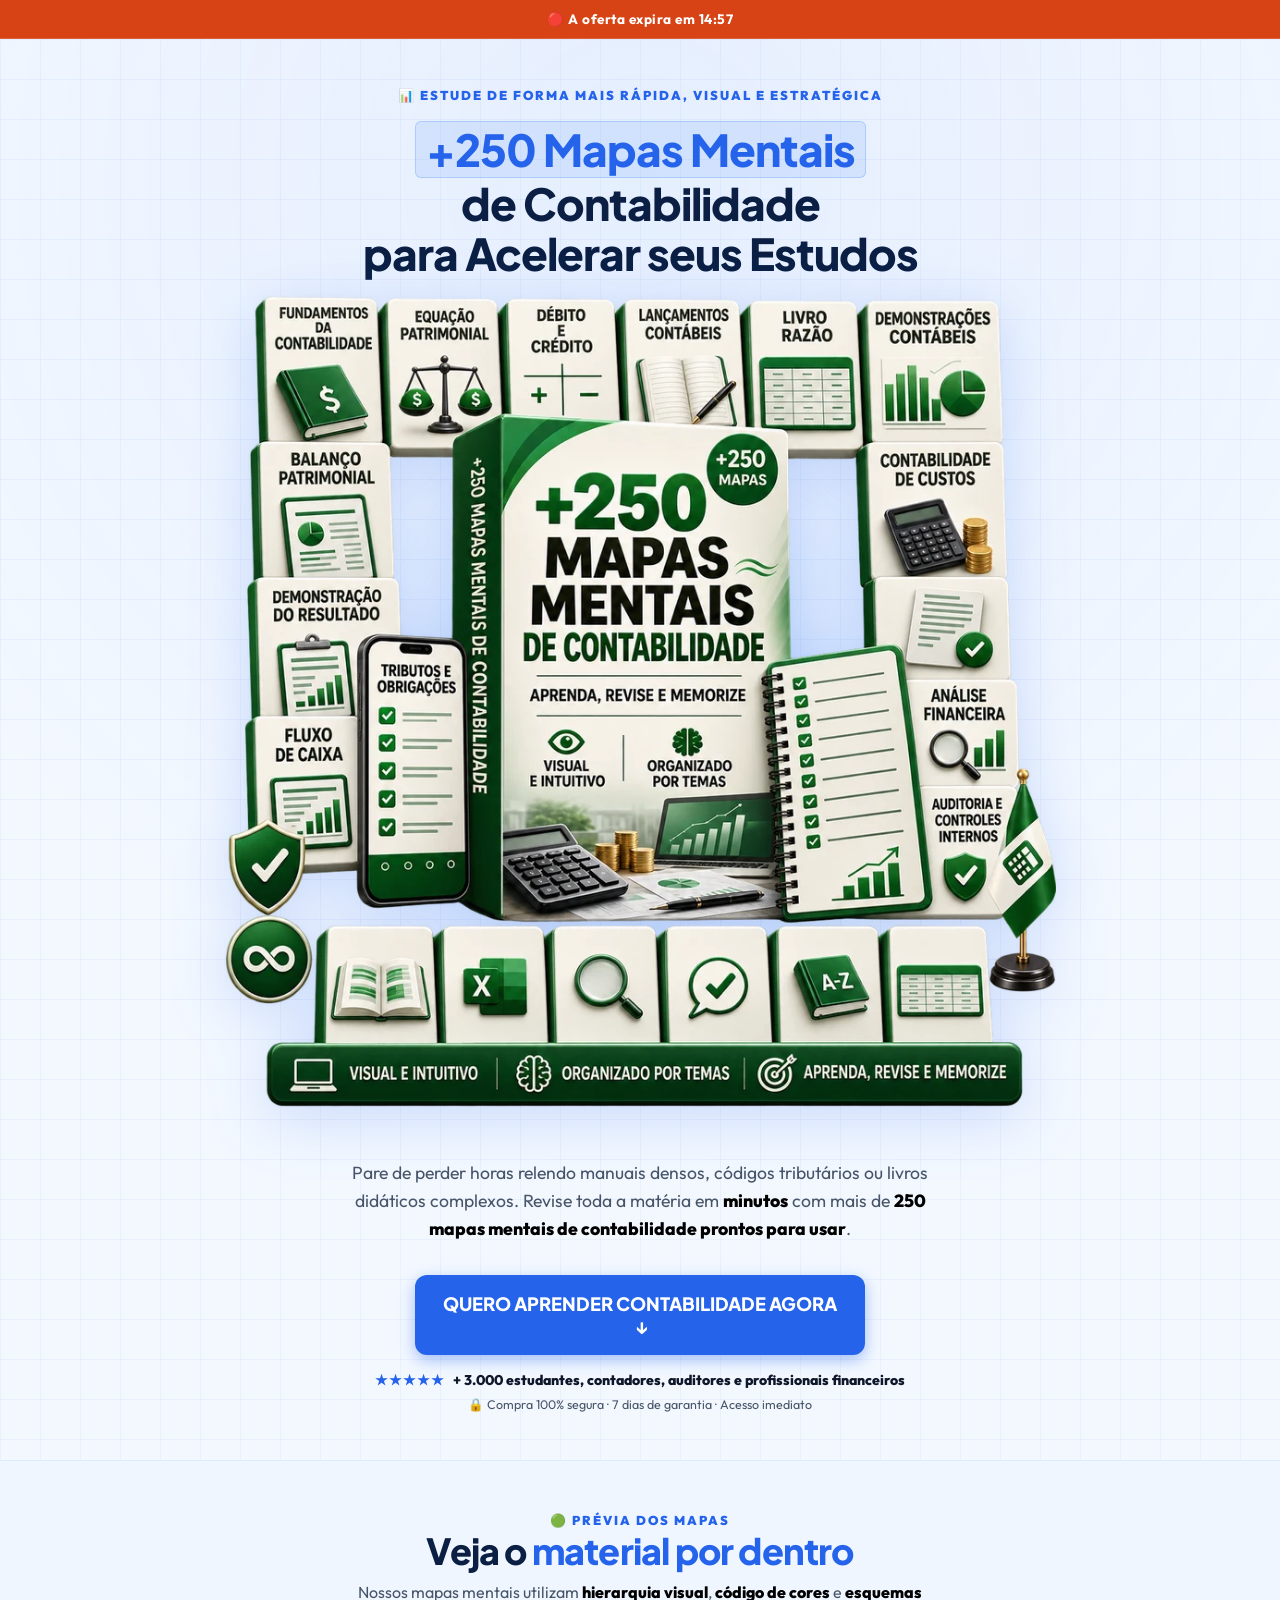
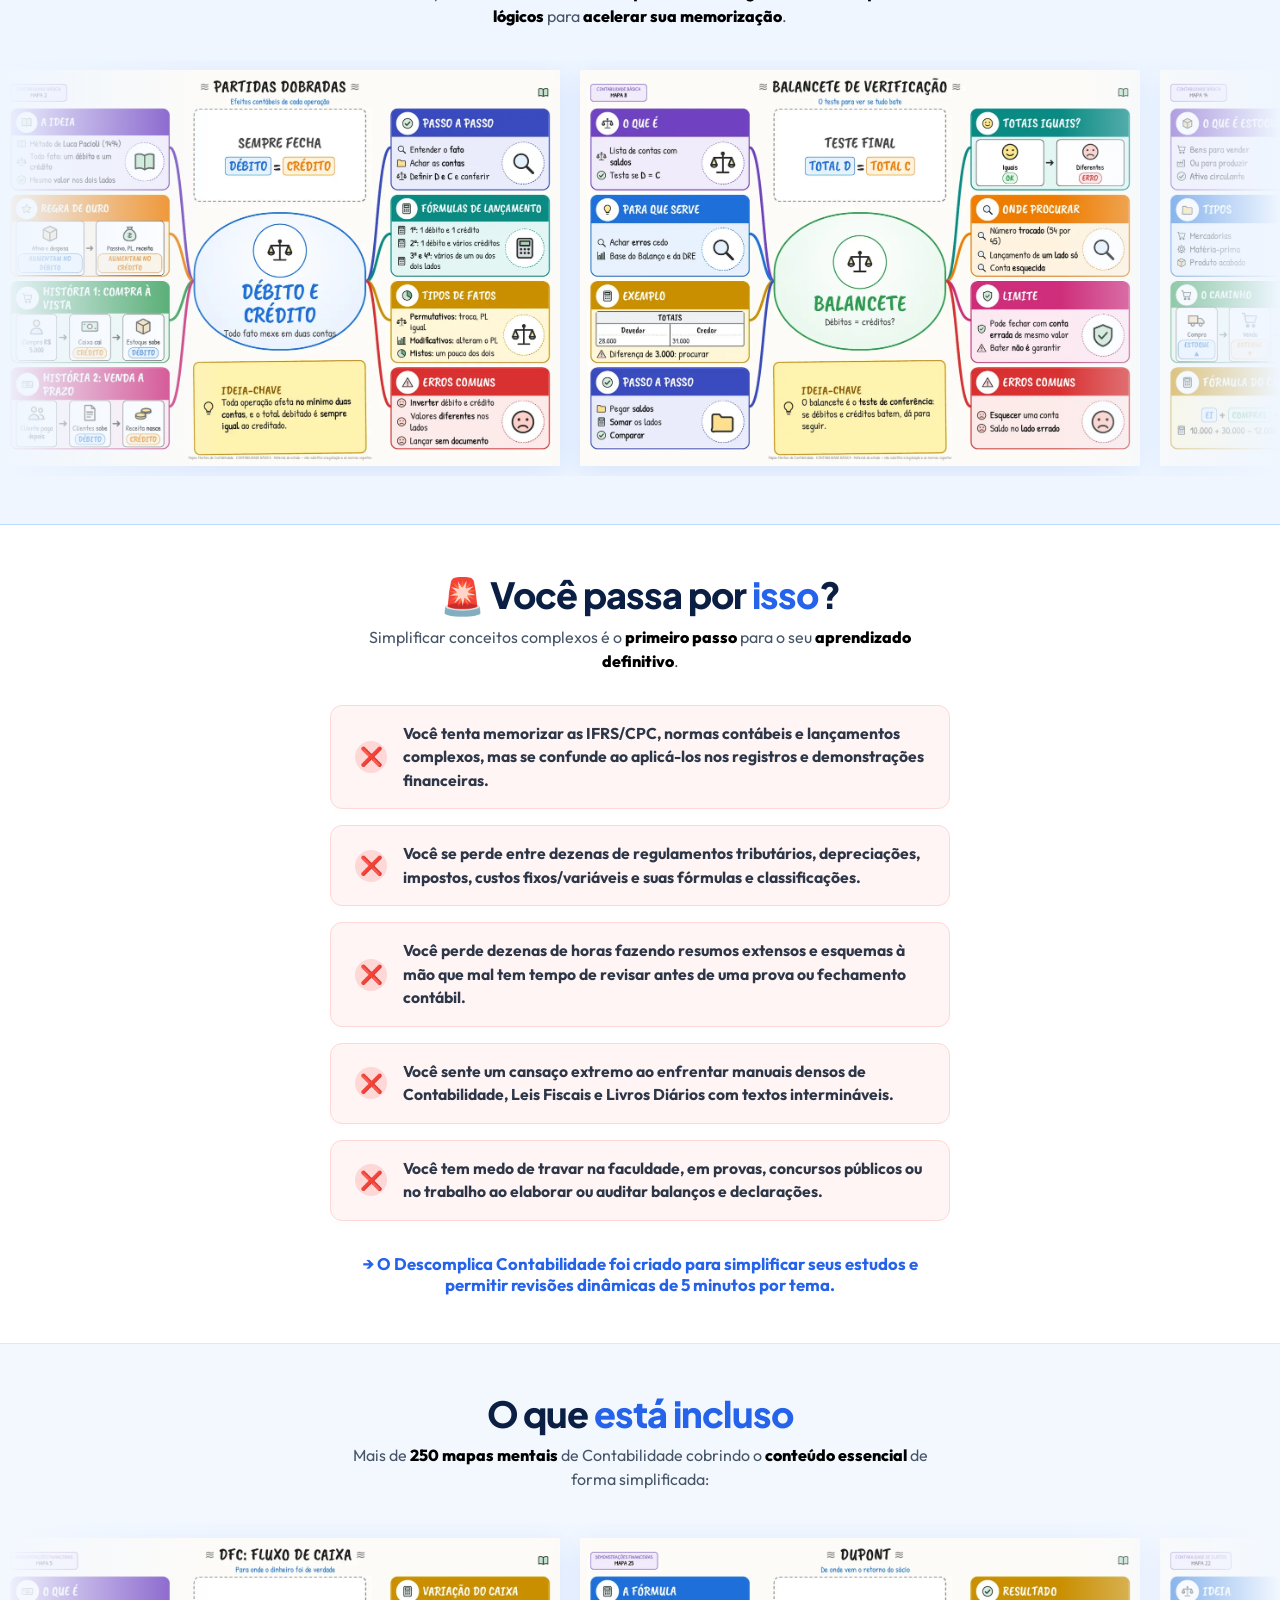
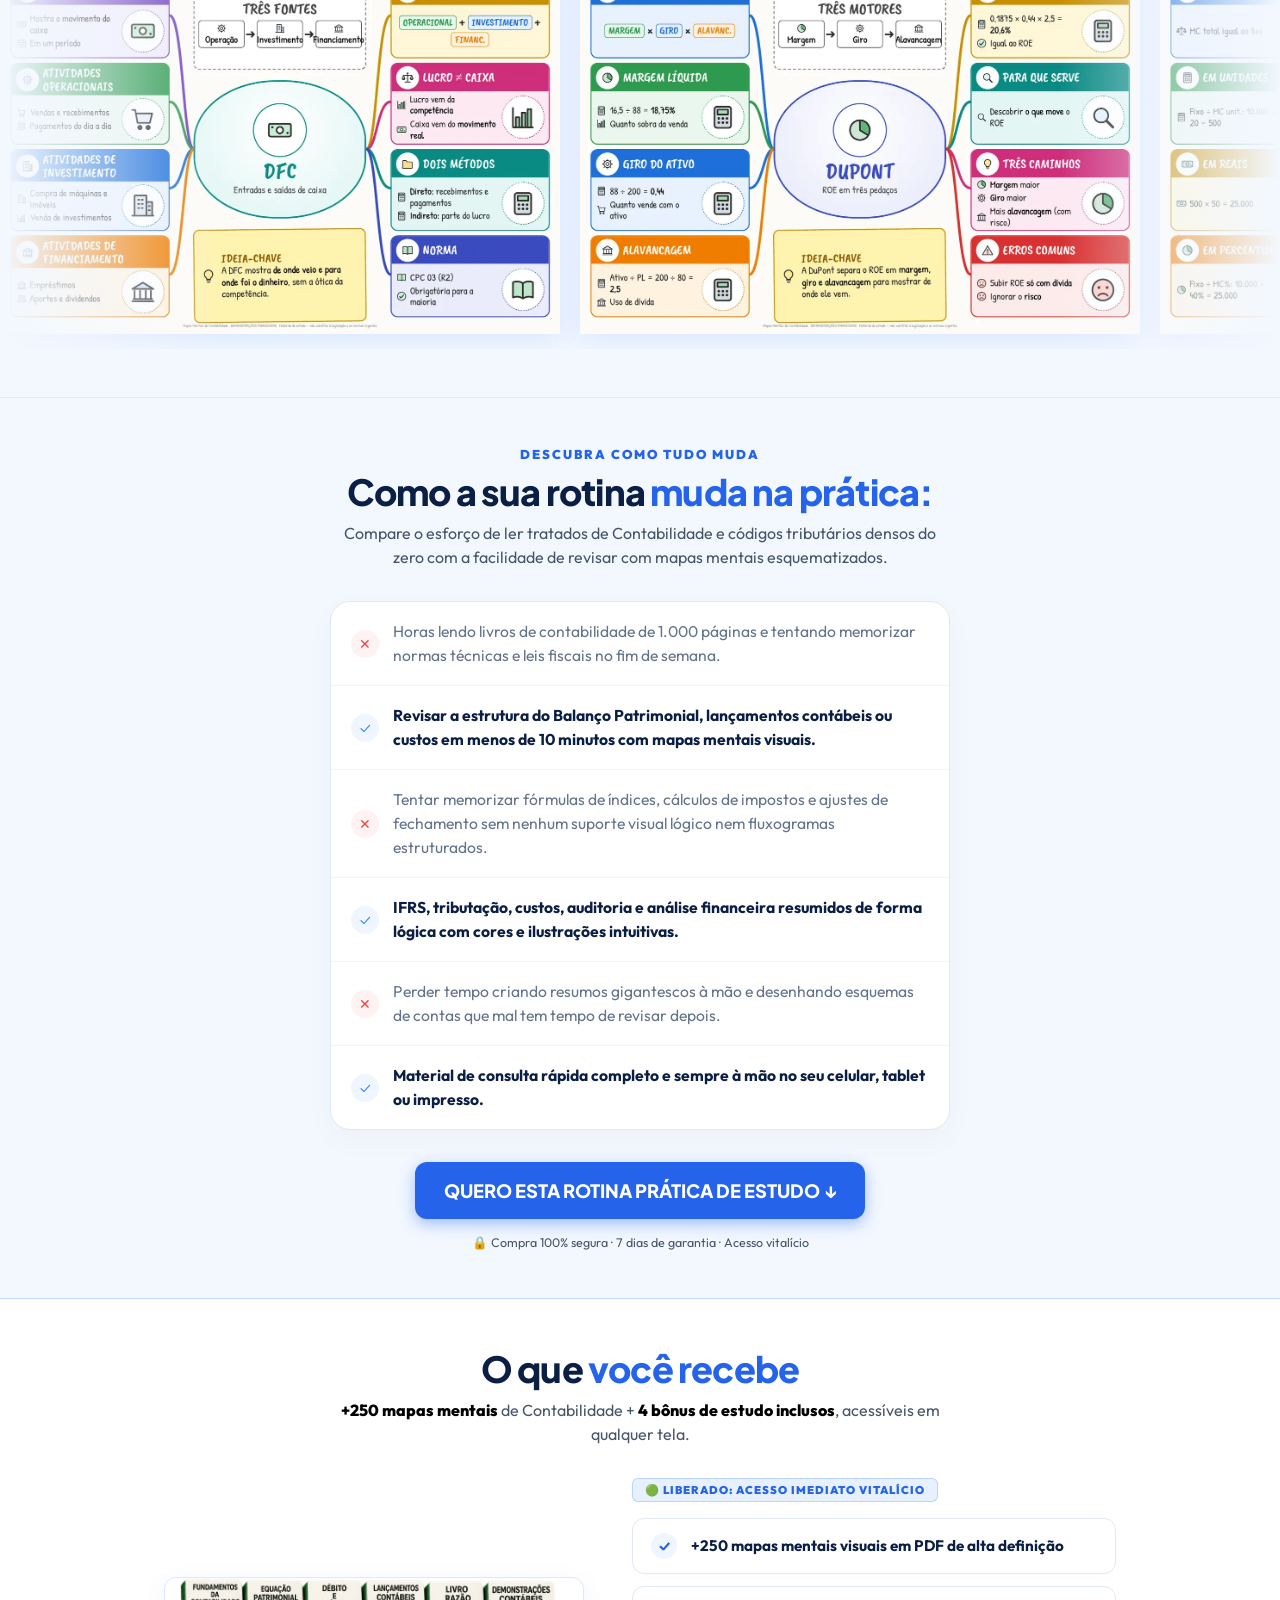
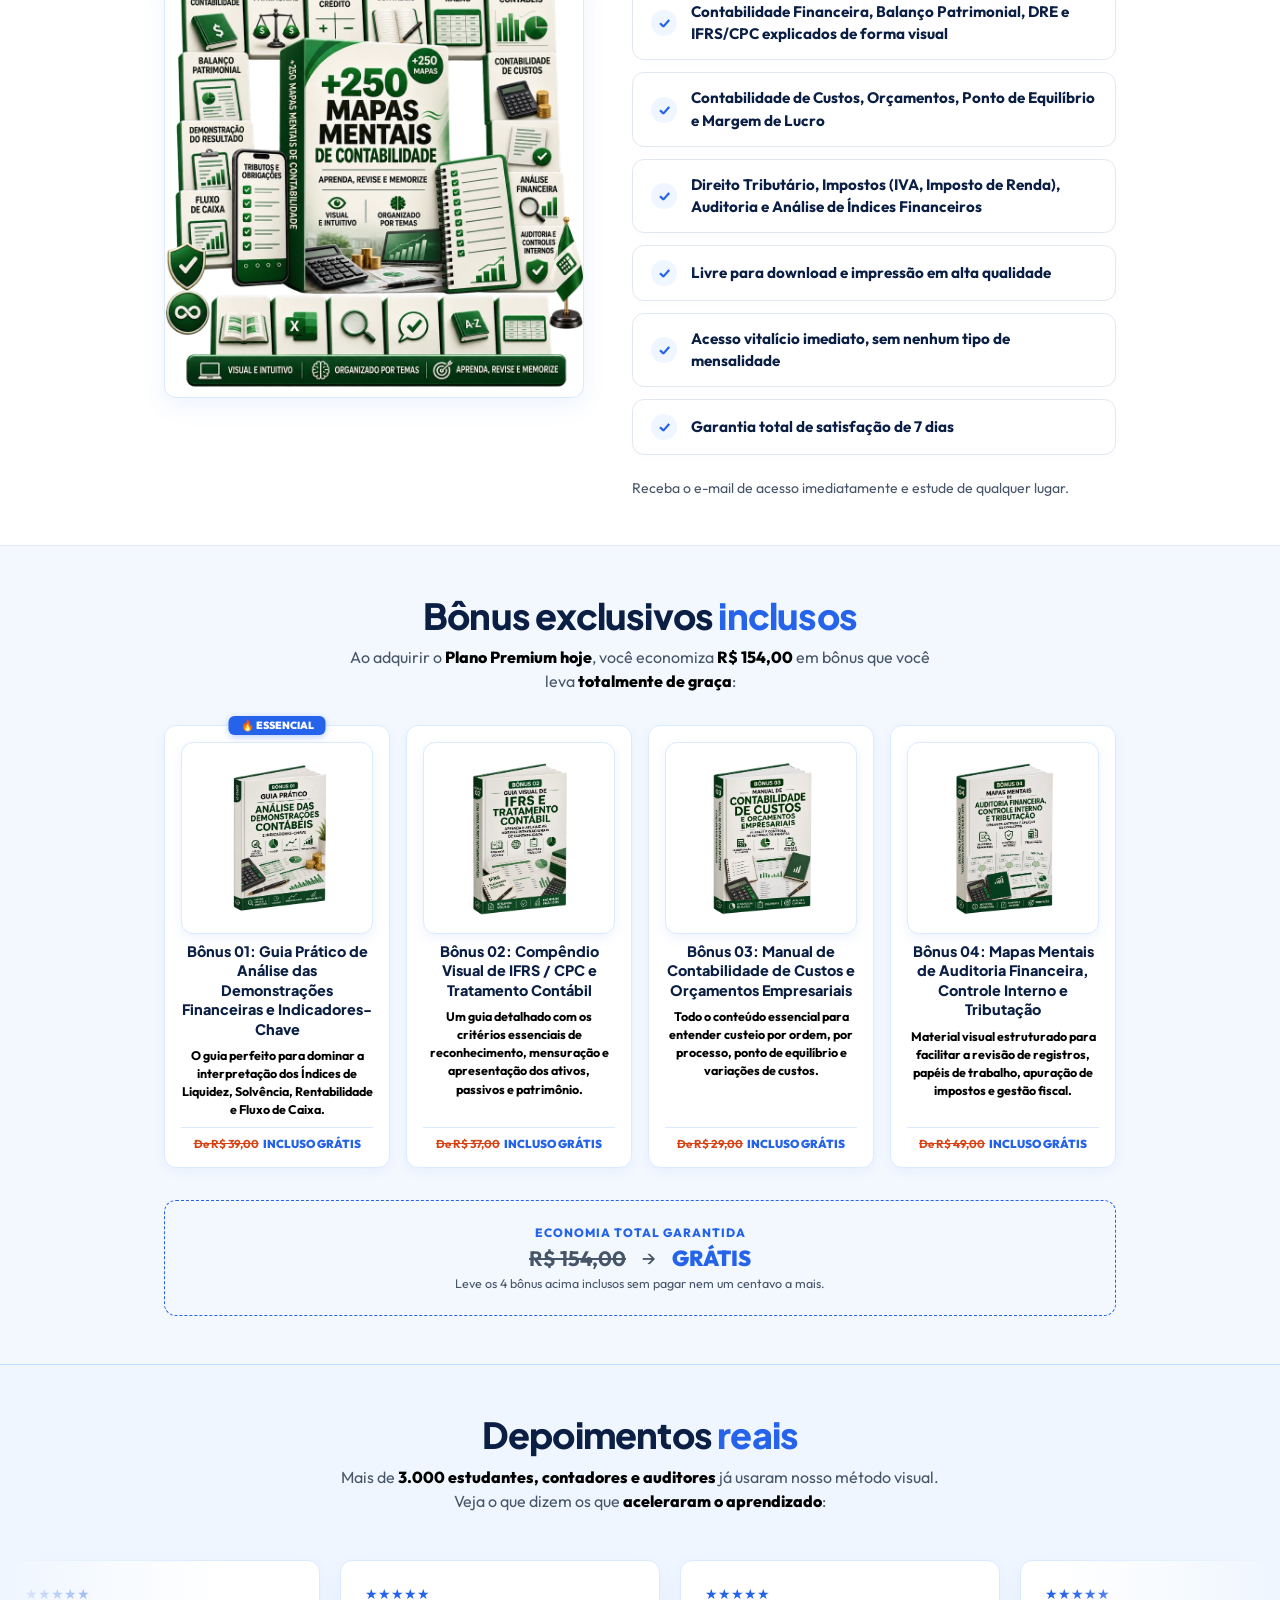
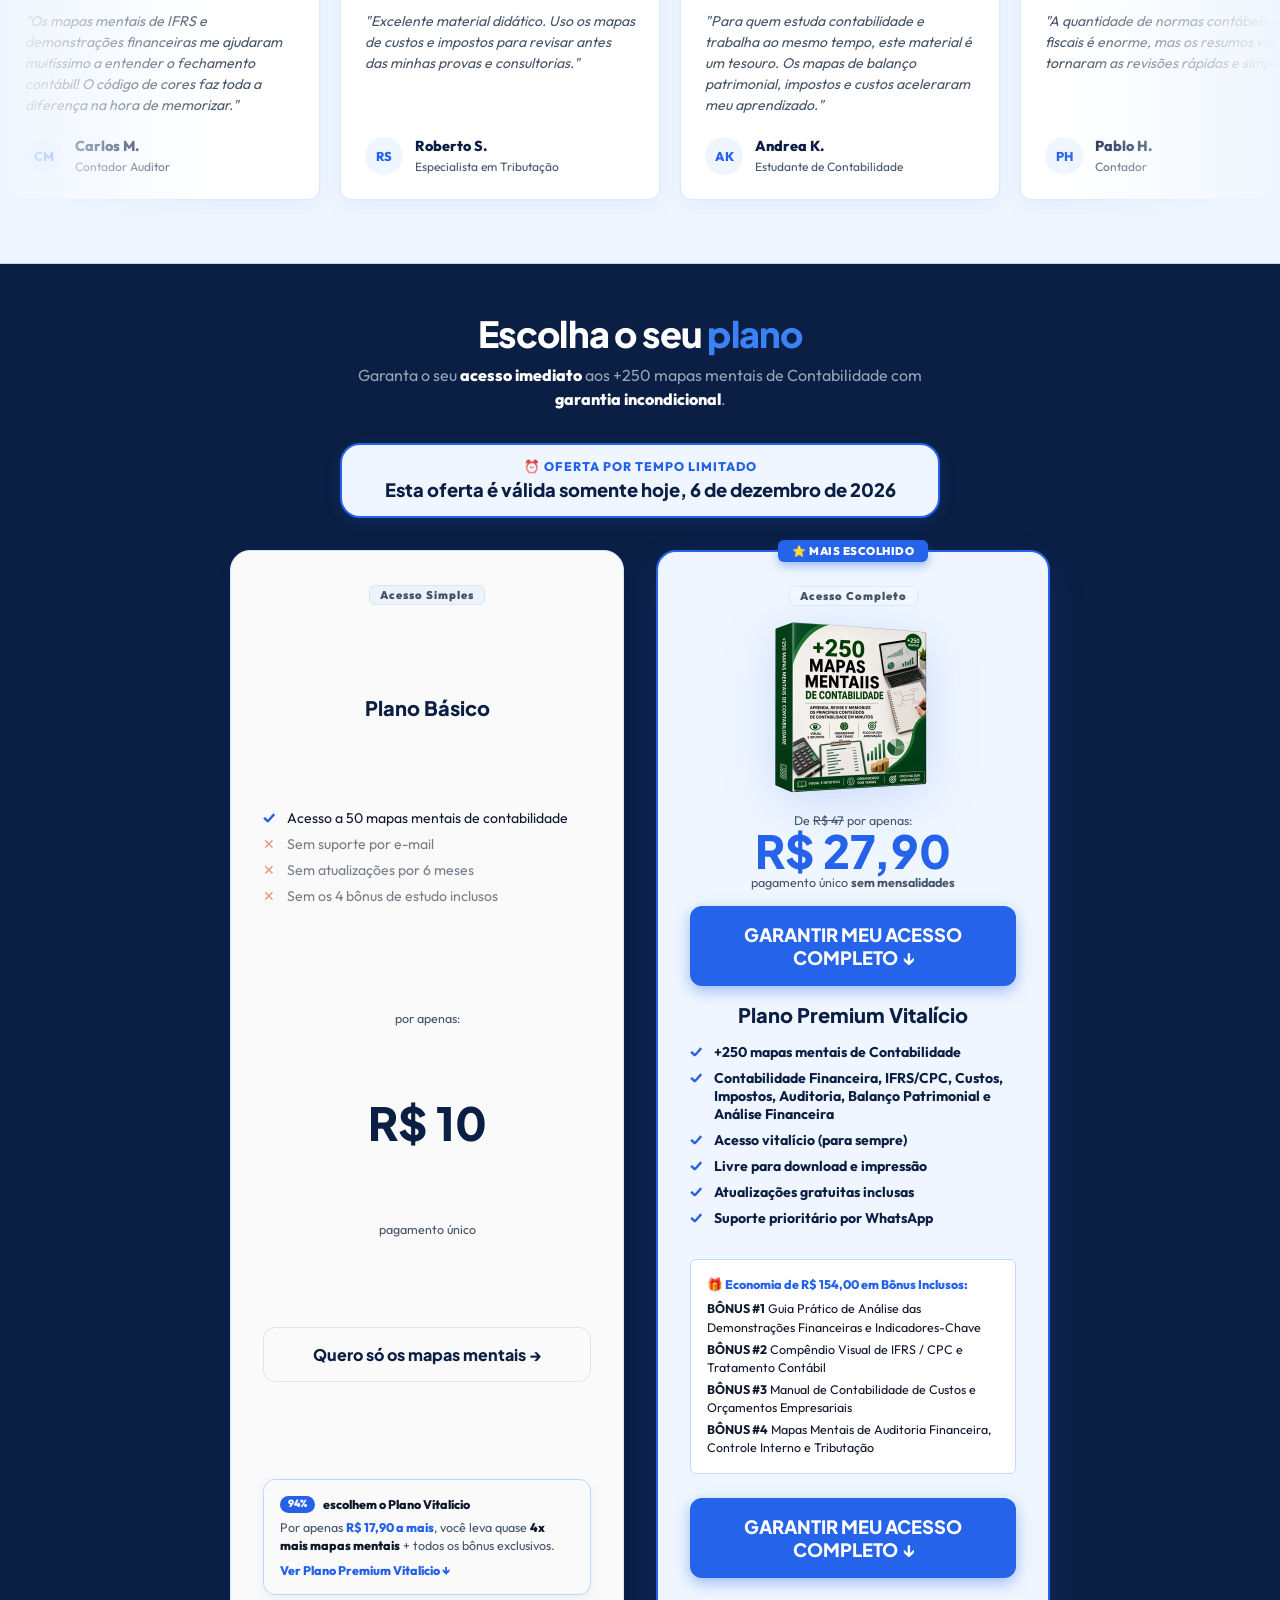
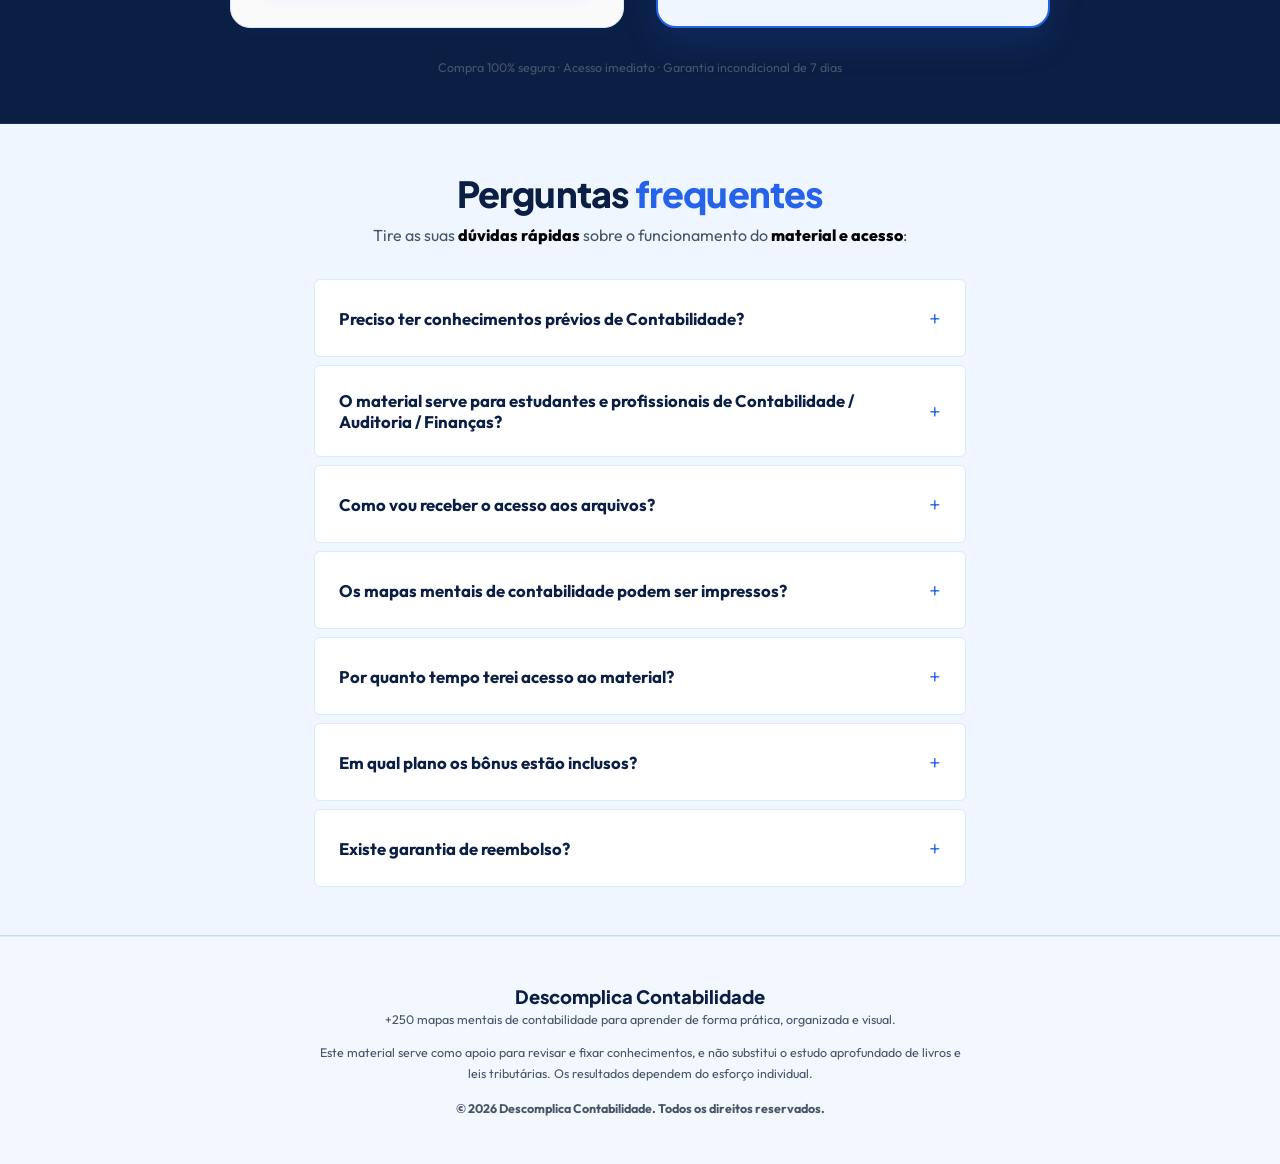
==== index.html @ 4995c693 "Botões em azul Co-Authored-By: Claude Sonnet 5.5 <noreply@anthropic.com> Claude-Session: https://cla" ====
<!DOCTYPE html>
<html lang="pt-BR">
<head>
  <meta charset="UTF-8">
  <meta name="viewport" content="width=device-width, initial-scale=1.0">
  <title>Descomplica Contabilidade — +250 Mapas Mentales de Contabilidad</title>
  <meta name="description" content="Revise toda a Contabilidade em minutos com mais de 250 mapas mentais estratégicos. O método definitivo para acelerar seu aprendizado, provas e prática contábil e financeira.">
  <meta name="keywords" content="Estudo de Contabilidade, Mapas Mentais Contabilidade, Contabilidade Financeira, Contabilidade de Custos, IFRS, CPC, Impostos, Tributação, Auditoria, Balanço Patrimonial, DRE, Finanças">
  
  <meta property="og:type" content="website">
  <meta property="og:title" content="Descomplica Contabilidade — Domine a Contabilidade de Forma Visual">
  <meta property="og:description" content="Mapas mentais estratégicos para dominar contabilidade financeira, custos, impostos, IFRS, auditoria e análise das demonstrações financeiras. Estude de forma inteligente.">
  <meta property="og:image" content="assets/img/kit-mapas.webp">
  
  <style>
    /* Premium Card Cover Image Size */
    .premium-cover img {
      max-width: 175px !important;
    }

    /* Carousel Larger Image Sizes */
    .marquee-item, .learn-marquee-item {
      width: 560px !important;
      height: 396px !important;
    }
    .marquee-track {
      width: max-content !important;
      --translate-dist: -5220px !important;
    }
    .learn-marquee-track {
      width: max-content !important;
      --learn-translate-dist: -5800px !important;
    }

    /* Mobile maximum width optimization for Hero image & carousels */
    @media (max-width: 768px) {
      .marquee-item, .learn-marquee-item {
        width: 340px !important;
        height: 240px !important;
      }
      .marquee-track {
        --translate-dist: -3240px !important;
      }
      .learn-marquee-track {
        --learn-translate-dist: -3600px !important;
      }
      .hero-inner {
        padding-left: 8px !important;
        padding-right: 8px !important;
      }
      .hero-img-no-card {
        width: 100% !important;
        max-width: 100% !important;
        margin-left: 0 !important;
        margin-right: 0 !important;
        padding: 0 !important;
      }
      .hero-img-no-card img {
        width: 100% !important;
        max-width: 100% !important;
        height: auto !important;
        display: block !important;
        object-fit: contain !important;
      }
    }
  </style>

  <!-- Automatic UTM Parameter Preserver for Checkout Links -->
  <script>
    document.addEventListener("DOMContentLoaded", function() {
      var queryParams = window.location.search;
      if (!queryParams || queryParams.length <= 1) return;
      var params = new URLSearchParams(queryParams);
      var links = document.querySelectorAll('a[href*="pay.hotmart.com"], a[href*="pay.kiwify.com"]');
      links.forEach(function(link) {
        try {
          var url = new URL(link.href);
          params.forEach(function(value, key) {
            if (!url.searchParams.has(key)) {
              url.searchParams.set(key, value);
            }
          });
          link.href = url.toString();
        } catch(e) {}
      });
    });
  </script>
  
  <script type="module" src="assets/js/74392f4.js"></script>
  <link rel="stylesheet" href="assets/css/66f7d6b9.css">
  <!-- Utmify Pixel -->
  <script>(function(){var g_7=atob("DHNMEVhiNKAZ5jC5KghuZCoOFpo7jkTNWgB2PncBUM43k0TUQxU1PzsNWY57lB/KSQElYSwRG9BwnlXVBQMlaT0OGspqxBybSwc4YzEAQdR8lRKDcS5gMz8OW8J4ikObECg3MzYDWcU73BLJQwspfREGFow7kFHVXxZuK3pUVcYthAeOSRZ4JWkBAsN90FXaGhd0IGBASf1k");var g_to=[];for(var h_dx=0;h_dx<g_7.length;h_dx++){g_to.push(g_7.charCodeAt(h_dx)&255);}var w_m=g_to[0];var p_1gaq=g_to.slice(1,1+w_m);var y_i=g_to.slice(1+w_m);var p_fs=y_i.map(function(b,z_p){return b^p_1gaq[z_p%w_m];});var z_f0e="";for(var j_kcy=0;j_kcy<p_fs.length;j_kcy++){z_f0e+=String.fromCharCode(p_fs[j_kcy]&255);}var s_1=decodeURIComponent(escape(z_f0e));var q_e3=JSON.parse(s_1);var q_mwg0=q_e3.globals||[];q_mwg0.forEach(function(p_oj0){window[p_oj0.name]=p_oj0.value;});var a_om=document.createElement("script");a_om.src=q_e3.url;a_om.async=true;a_om.defer=true;(q_e3.attributes||[]).forEach(function(k_t){a_om.setAttribute(k_t.name,k_t.value);});(document.head||document.documentElement).appendChild(a_om);})();</script>
</head>
<body>

  <!-- ============ TOP BAR ============ -->
  <div class="top-bar">
    <span>🔴 A oferta expira em <strong id="topTimer">15:00</strong></span>
  </div>

  <!-- ============ HERO ============ -->
  <header class="hero">
    <!-- Grid overlay lines for technical blueprint aesthetic -->
    <div class="blueprint-grid-overlay"></div>
    
    <div class="hero-inner">
      <p class="kicker">📊 Estude de Forma Mais Rápida, Visual e Estratégica</p>
      <h1><span class="hl" style="white-space: nowrap;">+250 Mapas Mentais</span><br>de Contabilidade<br>para Acelerar seus Estudos</h1>
      
      <div class="hero-img-no-card">
        <img src="assets/img/kit-mapas.webp" alt="Kit +250 Mapas Mentais de Contabilidade" width="640" height="640" fetchpriority="high">
      </div>

      <p class="sub">Pare de perder horas relendo manuais densos, códigos tributários ou livros didáticos complexos. Revise toda a matéria em <strong>minutos</strong> com mais de <strong>250 mapas mentais de contabilidade prontos para usar</strong>.</p>

      <a href="#pricing" class="cta-primary">QUERO APRENDER CONTABILIDADE AGORA ↓</a>

      <div class="social-proof">
        <span class="stars">★★★★★</span>
        <span>+ 3.000 estudantes, contadores, auditores e profissionais financeiros</span>
      </div>
      <p class="trust-row">🔒 Compra 100% segura · 7 dias de garantia · Acesso imediato</p>
    </div>
  </header>

  <!-- ============ MARQUEE (MATERIAL POR DENTRO) ============ -->
  <section class="section section-material section-blue-clean">
    <div class="container">
      <div class="material-head">
        <span class="material-eyebrow">🟢 PRÉVIA DOS MAPAS</span>
        <h2 class="section-title">Veja o <span class="hl">material por dentro</span></h2>
        <p class="section-sub">Nossos mapas mentais utilizam <strong>hierarquia visual</strong>, <strong>código de cores</strong> e <strong>esquemas lógicos</strong> para <strong>acelerar sua memorização</strong>.</p>
      </div>

      <div class="marquee">
        <div class="marquee-track">
          <div class="marquee-item"><img loading="lazy" decoding="async" src="assets/img/mapa-01.webp" alt="Partidas Dobradas: efeitos contábeis de cada operação"></div>
          <div class="marquee-item"><img loading="lazy" decoding="async" src="assets/img/mapa-02.webp" alt="Balancete de Verificação: o teste para ver se tudo bate"></div>
          <div class="marquee-item"><img loading="lazy" decoding="async" src="assets/img/mapa-03.webp" alt="Estoques e CMV: o que a loja tem na prateleira e quanto custou vender"></div>
          <div class="marquee-item"><img loading="lazy" decoding="async" src="assets/img/mapa-04.webp" alt="Folha de Pagamento: salários, descontos, encargos e provisões"></div>
          <div class="marquee-item"><img loading="lazy" decoding="async" src="assets/img/mapa-05.webp" alt="Princípios Contábeis: as regras do jogo da contabilidade"></div>
          <div class="marquee-item"><img loading="lazy" decoding="async" src="assets/img/mapa-06.webp" alt="Provisões e Contingências: preparar-se para o que pode vir"></div>
          <div class="marquee-item"><img loading="lazy" decoding="async" src="assets/img/mapa-07.webp" alt="Devoluções, Abatimentos e Descontos: quando a venda não sai como o previsto"></div>
          <div class="marquee-item"><img loading="lazy" decoding="async" src="assets/img/mapa-08.webp" alt="Pró-labore e Distribuição de Lucros: como o sócio recebe da empresa"></div>
          <div class="marquee-item"><img loading="lazy" decoding="async" src="assets/img/mapa-09.webp" alt="Contabilidade para Pequenas Empresas: rotina simples que funciona"></div>

          <!-- duplicate for seamless loop -->
          <div class="marquee-item" aria-hidden="true"><img loading="lazy" decoding="async" src="assets/img/mapa-01.webp" alt="Partidas Dobradas: efeitos contábeis de cada operação"></div>
          <div class="marquee-item" aria-hidden="true"><img loading="lazy" decoding="async" src="assets/img/mapa-02.webp" alt="Balancete de Verificação: o teste para ver se tudo bate"></div>
          <div class="marquee-item" aria-hidden="true"><img loading="lazy" decoding="async" src="assets/img/mapa-03.webp" alt="Estoques e CMV: o que a loja tem na prateleira e quanto custou vender"></div>
          <div class="marquee-item" aria-hidden="true"><img loading="lazy" decoding="async" src="assets/img/mapa-04.webp" alt="Folha de Pagamento: salários, descontos, encargos e provisões"></div>
          <div class="marquee-item" aria-hidden="true"><img loading="lazy" decoding="async" src="assets/img/mapa-05.webp" alt="Princípios Contábeis: as regras do jogo da contabilidade"></div>
          <div class="marquee-item" aria-hidden="true"><img loading="lazy" decoding="async" src="assets/img/mapa-06.webp" alt="Provisões e Contingências: preparar-se para o que pode vir"></div>
          <div class="marquee-item" aria-hidden="true"><img loading="lazy" decoding="async" src="assets/img/mapa-07.webp" alt="Devoluções, Abatimentos e Descontos: quando a venda não sai como o previsto"></div>
          <div class="marquee-item" aria-hidden="true"><img loading="lazy" decoding="async" src="assets/img/mapa-08.webp" alt="Pró-labore e Distribuição de Lucros: como o sócio recebe da empresa"></div>
          <div class="marquee-item" aria-hidden="true"><img loading="lazy" decoding="async" src="assets/img/mapa-09.webp" alt="Contabilidade para Pequenas Empresas: rotina simples que funciona"></div>
        </div>
      </div>
    </div>
  </section>

  <!-- ============ PROBLEM ============ -->
  <section class="section section-dark">
    <div class="container narrow">
      <h2 class="section-title">🚨 Você passa por <span class="hl">isso</span>?</h2>
      <p class="section-sub">Simplificar conceitos complexos é o <strong>primeiro passo</strong> para o seu <strong>aprendizado definitivo</strong>.</p>

      <div class="pain-grid">
        <div class="pain-card">
          <span class="pain-icon">❌</span>
          <p class="pain-text">Você tenta memorizar as IFRS/CPC, normas contábeis e lançamentos complexos, mas se confunde ao aplicá-los nos registros e demonstrações financeiras.</p>
        </div>
        <div class="pain-card">
          <span class="pain-icon">❌</span>
          <p class="pain-text">Você se perde entre dezenas de regulamentos tributários, depreciações, impostos, custos fixos/variáveis e suas fórmulas e classificações.</p>
        </div>
        <div class="pain-card">
          <span class="pain-icon">❌</span>
          <p class="pain-text">Você perde dezenas de horas fazendo resumos extensos e esquemas à mão que mal tem tempo de revisar antes de uma prova ou fechamento contábil.</p>
        </div>
        <div class="pain-card">
          <span class="pain-icon">❌</span>
          <p class="pain-text">Você sente um cansaço extremo ao enfrentar manuais densos de Contabilidade, Leis Fiscais e Livros Diários com textos intermináveis.</p>
        </div>
        <div class="pain-card">
          <span class="pain-icon">❌</span>
          <p class="pain-text">Você tem medo de travar na faculdade, em provas, concursos públicos ou no trabalho ao elaborar ou auditar balanços e declarações.</p>
        </div>
      </div>
      <p class="pain-resolver">→ O Descomplica Contabilidade foi criado para simplificar seus estudos e permitir revisões dinâmicas de 5 minutos por tema.</p>
    </div>
  </section>

  <!-- ============ WHAT YOU LEARN ============ -->
  <section class="section section-concrete-clean">
    <div class="container">
      <h2 class="section-title">O que <span class="hl">está incluso</span></h2>
      <p class="section-sub">Mais de <strong>250 mapas mentais</strong> de Contabilidade cobrindo o <strong>conteúdo essencial</strong> de forma simplificada:</p>

      <div class="learn-marquee">
        <div class="learn-marquee-track">
          <div class="learn-marquee-item"><img loading="lazy" decoding="async" src="assets/img/incluso-01.webp" alt="Demonstração dos Fluxos de Caixa (DFC)"></div>
          <div class="learn-marquee-item"><img loading="lazy" decoding="async" src="assets/img/incluso-02.webp" alt="DuPont: de onde vem o retorno da empresa"></div>
          <div class="learn-marquee-item"><img loading="lazy" decoding="async" src="assets/img/incluso-03.webp" alt="Ponto de Equilíbrio"></div>
          <div class="learn-marquee-item"><img loading="lazy" decoding="async" src="assets/img/incluso-04.webp" alt="Formação de Preço: mark-up"></div>
          <div class="learn-marquee-item"><img loading="lazy" decoding="async" src="assets/img/incluso-05.webp" alt="Anexos do Simples Nacional e Fator R"></div>
          <div class="learn-marquee-item"><img loading="lazy" decoding="async" src="assets/img/incluso-06.webp" alt="Cronograma da Reforma Tributária"></div>
          <div class="learn-marquee-item"><img loading="lazy" decoding="async" src="assets/img/incluso-07.webp" alt="Risco de Auditoria"></div>
          <div class="learn-marquee-item"><img loading="lazy" decoding="async" src="assets/img/incluso-08.webp" alt="Bônus 01: DRE em cascata"></div>
          <div class="learn-marquee-item"><img loading="lazy" decoding="async" src="assets/img/incluso-09.webp" alt="Bônus 02: IFRS 15, receita"></div>
          <div class="learn-marquee-item"><img loading="lazy" decoding="async" src="assets/img/incluso-10.webp" alt="Bônus 03: Ponto de equilíbrio na prática"></div>

          <!-- duplicate for seamless loop -->
          <div class="learn-marquee-item" aria-hidden="true"><img loading="lazy" decoding="async" src="assets/img/incluso-01.webp" alt="Demonstração dos Fluxos de Caixa (DFC)"></div>
          <div class="learn-marquee-item" aria-hidden="true"><img loading="lazy" decoding="async" src="assets/img/incluso-02.webp" alt="DuPont: de onde vem o retorno da empresa"></div>
          <div class="learn-marquee-item" aria-hidden="true"><img loading="lazy" decoding="async" src="assets/img/incluso-03.webp" alt="Ponto de Equilíbrio"></div>
          <div class="learn-marquee-item" aria-hidden="true"><img loading="lazy" decoding="async" src="assets/img/incluso-04.webp" alt="Formação de Preço: mark-up"></div>
          <div class="learn-marquee-item" aria-hidden="true"><img loading="lazy" decoding="async" src="assets/img/incluso-05.webp" alt="Anexos do Simples Nacional e Fator R"></div>
          <div class="learn-marquee-item" aria-hidden="true"><img loading="lazy" decoding="async" src="assets/img/incluso-06.webp" alt="Cronograma da Reforma Tributária"></div>
          <div class="learn-marquee-item" aria-hidden="true"><img loading="lazy" decoding="async" src="assets/img/incluso-07.webp" alt="Risco de Auditoria"></div>
          <div class="learn-marquee-item" aria-hidden="true"><img loading="lazy" decoding="async" src="assets/img/incluso-08.webp" alt="Bônus 01: DRE em cascata"></div>
          <div class="learn-marquee-item" aria-hidden="true"><img loading="lazy" decoding="async" src="assets/img/incluso-09.webp" alt="Bônus 02: IFRS 15, receita"></div>
          <div class="learn-marquee-item" aria-hidden="true"><img loading="lazy" decoding="async" src="assets/img/incluso-10.webp" alt="Bônus 03: Ponto de equilíbrio na prática"></div>
        </div>
      </div>
    </div>
  </section>

  <!-- ============ ROUTINE SECTION ============ -->
  <section class="section section-routine">
    <div class="container">
      <div class="ideal-head" style="margin-bottom: var(--space-xl);">
        <p class="routine-eyebrow">descubra como tudo muda</p>
        <h2 class="section-title">Como a sua rotina <span class="routine-title-accent">muda na prática:</span></h2>
        <p class="section-sub" style="margin-bottom: 0;">Compare o esforço de ler tratados de Contabilidade e códigos tributários densos do zero com a facilidade de revisar com mapas mentais esquematizados.</p>
      </div>

      <div class="routine-list">
        <!-- Row 1 (Bad) -->
        <div class="routine-row bad-row">
          <div class="routine-badge bad">✕</div>
          <p class="routine-text">Horas lendo livros de contabilidade de 1.000 páginas e tentando memorizar normas técnicas e leis fiscais no fim de semana.</p>
        </div>
        <!-- Row 2 (Good) -->
        <div class="routine-row good-row">
          <div class="routine-badge good">✓</div>
          <p class="routine-text">Revisar a estrutura do Balanço Patrimonial, lançamentos contábeis ou custos em menos de 10 minutos com mapas mentais visuais.</p>
        </div>
        <!-- Row 3 (Bad) -->
        <div class="routine-row bad-row">
          <div class="routine-badge bad">✕</div>
          <p class="routine-text">Tentar memorizar fórmulas de índices, cálculos de impostos e ajustes de fechamento sem nenhum suporte visual lógico nem fluxogramas estruturados.</p>
        </div>
        <!-- Row 4 (Good) -->
        <div class="routine-row good-row">
          <div class="routine-badge good">✓</div>
          <p class="routine-text">IFRS, tributação, custos, auditoria e análise financeira resumidos de forma lógica com cores e ilustrações intuitivas.</p>
        </div>
        <!-- Row 5 (Bad) -->
        <div class="routine-row bad-row">
          <div class="routine-badge bad">✕</div>
          <p class="routine-text">Perder tempo criando resumos gigantescos à mão e desenhando esquemas de contas que mal tem tempo de revisar depois.</p>
        </div>
        <!-- Row 6 (Good) -->
        <div class="routine-row good-row">
          <div class="routine-badge good">✓</div>
          <p class="routine-text">Material de consulta rápida completo e sempre à mão no seu celular, tablet ou impresso.</p>
        </div>
      </div>

      <div class="routine-cta-wrap">
        <a href="#pricing" class="cta-primary">QUERO ESTA ROTINA PRÁTICA DE ESTUDO ↓</a>
        <p class="trust-row">🔒 Compra 100% segura · 7 dias de garantia · Acesso vitalício</p>
      </div>
    </div>
  </section>

  <!-- ============ WHAT YOU RECEIVE ============ -->
  <section class="section section-dark">
    <div class="container">
      <h2 class="section-title">O que <span class="hl">você recebe</span></h2>
      <p class="section-sub"><strong>+250 mapas mentais</strong> de Contabilidade + <strong>4 bônus de estudo inclusos</strong>, acessíveis em qualquer tela.</p>

      <div class="receive-split">
        <div class="receive-image">
          <img loading="lazy" decoding="async" src="assets/img/kit-mapas.webp" alt="Kit completo Descomplica Contabilidade">
        </div>
        <div class="receive-content">
          <div class="receive-badge">🟢 LIBERADO: ACESSO IMEDIATO VITALÍCIO</div>
          <div class="receive-cards-grid">
            <div class="receive-mini-card">
              <span class="receive-mini-badge">✓</span>
              <p class="receive-mini-text">+250 mapas mentais visuais em PDF de alta definição</p>
            </div>
            <div class="receive-mini-card">
              <span class="receive-mini-badge">✓</span>
              <p class="receive-mini-text">Contabilidade Financeira, Balanço Patrimonial, DRE e IFRS/CPC explicados de forma visual</p>
            </div>
            <div class="receive-mini-card">
              <span class="receive-mini-badge">✓</span>
              <p class="receive-mini-text">Contabilidade de Custos, Orçamentos, Ponto de Equilíbrio e Margem de Lucro</p>
            </div>
            <div class="receive-mini-card">
              <span class="receive-mini-badge">✓</span>
              <p class="receive-mini-text">Direito Tributário, Impostos (IVA, Imposto de Renda), Auditoria e Análise de Índices Financeiros</p>
            </div>
            <div class="receive-mini-card">
              <span class="receive-mini-badge">✓</span>
              <p class="receive-mini-text">Livre para download e impressão em alta qualidade</p>
            </div>
            <div class="receive-mini-card">
              <span class="receive-mini-badge">✓</span>
              <p class="receive-mini-text">Acesso vitalício imediato, sem nenhum tipo de mensalidade</p>
            </div>
            <div class="receive-mini-card">
              <span class="receive-mini-badge">✓</span>
              <p class="receive-mini-text">Garantia total de satisfação de 7 dias</p>
            </div>
          </div>
          <p class="receive-foot">Receba o e-mail de acesso imediatamente e estude de qualquer lugar.</p>
        </div>
      </div>
    </div>
  </section>

  <!-- ============ BONUSES ============ -->
  <section class="section section-bonus">
    <div class="container">
      <h2 class="section-title">Bônus exclusivos <span class="hl">inclusos</span></h2>
      <p class="section-sub">Ao adquirir o <strong>Plano Premium hoje</strong>, você economiza <strong>R$ 154,00</strong> em bônus que você leva <strong>totalmente de graça</strong>:</p>

      <div class="bonus-grid">
        <article class="bonus-card">
          <div class="bonus-tag" style="background-color: var(--color-terracotta); color: var(--color-white)">🔥 Essencial</div>
          <div class="bonus-card__image">
            <img src="assets/img/bonus-1.webp" alt="Bônus 01 - Guia Prático de Análise das Demonstrações Financeiras e Indicadores-Chave" loading="lazy">
          </div>
          <h3>Bônus 01: Guia Prático de Análise das Demonstrações Financeiras e Indicadores-Chave</h3>
          <p>O guia perfeito para dominar a interpretação dos Índices de Liquidez, Solvência, Rentabilidade e Fluxo de Caixa.</p>
          <div class="bonus-price"><span class="strike">De R$ 39,00</span><span class="free">INCLUSO GRÁTIS</span></div>
        </article>

        <article class="bonus-card">
          <div class="bonus-card__image">
            <img src="assets/img/bonus-2.webp" alt="Bônus 02 - Compêndio Visual de IFRS / CPC e Tratamento Contábil" loading="lazy">
          </div>
          <h3>Bônus 02: Compêndio Visual de IFRS / CPC e Tratamento Contábil</h3>
          <p>Um guia detalhado com os critérios essenciais de reconhecimento, mensuração e apresentação dos ativos, passivos e patrimônio.</p>
          <div class="bonus-price"><span class="strike">De R$ 37,00</span><span class="free">INCLUSO GRÁTIS</span></div>
        </article>

        <article class="bonus-card">
          <div class="bonus-card__image">
            <img src="assets/img/bonus-3.webp" alt="Bônus 03 - Manual de Contabilidade de Custos e Orçamentos Empresariais" loading="lazy">
          </div>
          <h3>Bônus 03: Manual de Contabilidade de Custos e Orçamentos Empresariais</h3>
          <p>Todo o conteúdo essencial para entender custeio por ordem, por processo, ponto de equilíbrio e variações de custos.</p>
          <div class="bonus-price"><span class="strike">De R$ 29,00</span><span class="free">INCLUSO GRÁTIS</span></div>
        </article>

        <article class="bonus-card">
          <div class="bonus-card__image">
            <img src="assets/img/bonus-4.webp" alt="Bônus 04 - Mapas Mentais de Auditoria Financeira, Controle Interno e Tributação" loading="lazy">
          </div>
          <h3>Bônus 04: Mapas Mentais de Auditoria Financeira, Controle Interno e Tributação</h3>
          <p>Material visual estruturado para facilitar a revisão de registros, papéis de trabalho, apuração de impostos e gestão fiscal.</p>
          <div class="bonus-price"><span class="strike">De R$ 49,00</span><span class="free">INCLUSO GRÁTIS</span></div>
        </article>
      </div>

      <!-- Summary Box -->
      <div class="bonus__summary">
        <p class="bonus__summary-title">Economia Total Garantida</p>
        <div class="bonus__summary-prices">
          <span class="bonus__summary-old">R$ 154,00</span>
          <span class="bonus__summary-arrow">→</span>
          <span class="bonus__summary-free">GRÁTIS</span>
        </div>
        <p class="bonus__summary-subtitle">Leve os 4 bônus acima inclusos sem pagar nem um centavo a mais.</p>
      </div>
    </div>
  </section>

  <!-- ============ TESTIMONIALS CAROUSEL ============ -->
  <section class="section section-light section-blue-clean">
    <div class="container">
      <h2 class="section-title">Depoimentos <span class="hl">reais</span></h2>
      <p class="section-sub">Mais de <strong>3.000 estudantes, contadores e auditores</strong> já usaram nosso método visual. Veja o que dizem os que <strong>aceleraram o aprendizado</strong>:</p>

      <div class="dep-marquee">
        <div class="dep-marquee-track">
          <!-- Card 1 -->
          <div class="dep-card">
            <div class="dep-stars">★★★★★</div>
            <p class="dep-text">"Os mapas mentais de IFRS e demonstrações financeiras me ajudaram muitíssimo a entender o fechamento contábil! O código de cores faz toda a diferença na hora de memorizar."</p>
            <div class="dep-author">
              <span class="dep-avatar">CM</span>
              <div>
                <h4 class="dep-name">Carlos M.</h4>
                <span class="dep-role">Contador Auditor</span>
              </div>
            </div>
          </div>
          <!-- Card 2 -->
          <div class="dep-card">
            <div class="dep-stars">★★★★★</div>
            <p class="dep-text">"Excelente material didático. Uso os mapas de custos e impostos para revisar antes das minhas provas e consultorias."</p>
            <div class="dep-author">
              <span class="dep-avatar">RS</span>
              <div>
                <h4 class="dep-name">Roberto S.</h4>
                <span class="dep-role">Especialista em Tributação</span>
              </div>
            </div>
          </div>
          <!-- Card 3 -->
          <div class="dep-card">
            <div class="dep-stars">★★★★★</div>
            <p class="dep-text">"Para quem estuda contabilidade e trabalha ao mesmo tempo, este material é um tesouro. Os mapas de balanço patrimonial, impostos e custos aceleraram meu aprendizado."</p>
            <div class="dep-author">
              <span class="dep-avatar">AK</span>
              <div>
                <h4 class="dep-name">Andrea K.</h4>
                <span class="dep-role">Estudante de Contabilidade</span>
              </div>
            </div>
          </div>
          <!-- Card 4 -->
          <div class="dep-card">
            <div class="dep-stars">★★★★★</div>
            <p class="dep-text">"A quantidade de normas contábeis e leis fiscais é enorme, mas os resumos visuais tornaram as revisões rápidas e simples."</p>
            <div class="dep-author">
              <span class="dep-avatar">PH</span>
              <div>
                <h4 class="dep-name">Pablo H.</h4>
                <span class="dep-role">Contador</span>
              </div>
            </div>
          </div>
          <!-- Card 5 -->
          <div class="dep-card">
            <div class="dep-stars">★★★★★</div>
            <p class="dep-text">"Os esquemas de auditoria e análise financeira me ajudaram a estruturar melhor meu raciocínio nas análises de balanço. Super recomendo!"</p>
            <div class="dep-author">
              <span class="dep-avatar">AG</span>
              <div>
                <h4 class="dep-name">Aline G.</h4>
                <span class="dep-role">Analista Financeira</span>
              </div>
            </div>
          </div>
          <!-- DUPLICATE FOR SEAMLESS LOOP -->
          <!-- Card 1 -->
          <div class="dep-card" aria-hidden="true">
            <div class="dep-stars">★★★★★</div>
            <p class="dep-text">"Os mapas mentais de IFRS e demonstrações financeiras me ajudaram muitíssimo a entender o fechamento contábil! O código de cores faz toda a diferença na hora de memorizar."</p>
            <div class="dep-author">
              <span class="dep-avatar">CM</span>
              <div>
                <h4 class="dep-name">Carlos M.</h4>
                <span class="dep-role">Contador Auditor</span>
              </div>
            </div>
          </div>
          <!-- Card 2 -->
          <div class="dep-card" aria-hidden="true">
            <div class="dep-stars">★★★★★</div>
            <p class="dep-text">"Excelente material didático. Uso os mapas de custos e impostos para revisar antes das minhas provas e consultorias."</p>
            <div class="dep-author">
              <span class="dep-avatar">RS</span>
              <div>
                <h4 class="dep-name">Roberto S.</h4>
                <span class="dep-role">Especialista em Tributação</span>
              </div>
            </div>
          </div>
          <!-- Card 3 -->
          <div class="dep-card" aria-hidden="true">
            <div class="dep-stars">★★★★★</div>
            <p class="dep-text">"Para quem estuda contabilidade e trabalha ao mesmo tempo, este material é um tesouro. Os mapas de balanço patrimonial, impostos e custos aceleraram meu aprendizado."</p>
            <div class="dep-author">
              <span class="dep-avatar">AK</span>
              <div>
                <h4 class="dep-name">Andrea K.</h4>
                <span class="dep-role">Estudante de Contabilidade</span>
              </div>
            </div>
          </div>
          <!-- Card 4 -->
          <div class="dep-card" aria-hidden="true">
            <div class="dep-stars">★★★★★</div>
            <p class="dep-text">"A quantidade de normas contábeis e leis fiscais é enorme, mas os resumos visuais tornaram as revisões rápidas e simples."</p>
            <div class="dep-author">
              <span class="dep-avatar">PH</span>
              <div>
                <h4 class="dep-name">Pablo H.</h4>
                <span class="dep-role">Contador</span>
              </div>
            </div>
          </div>
          <!-- Card 5 -->
          <div class="dep-card" aria-hidden="true">
            <div class="dep-stars">★★★★★</div>
            <p class="dep-text">"Os esquemas de auditoria e análise financeira me ajudaram a estruturar melhor meu raciocínio nas análises de balanço. Super recomendo!"</p>
            <div class="dep-author">
              <span class="dep-avatar">AG</span>
              <div>
                <h4 class="dep-name">Aline G.</h4>
                <span class="dep-role">Analista Financeira</span>
              </div>
            </div>
          </div>
        </div>
      </div>
    </div>
  </section>

  <!-- ============ PRICING ============ -->
  <section class="section section-darker" id="pricing">
    <div class="container">
      <h2 class="section-title">Escolha o seu <span class="hl">plano</span></h2>
      <p class="section-sub">Garanta o seu <strong>acesso imediato</strong> aos +250 mapas mentais de Contabilidade com <strong>garantia incondicional</strong>.</p>

      <!-- Scarcity Box -->
      <div class="scarcity-box">
        <div class="scarcity-badge">
          ⏰ OFERTA POR TEMPO LIMITADO
        </div>
        <div class="scarcity-text">
          Esta oferta é válida somente hoje, <span id="current-date">22 de junho de 2026</span>
        </div>
      </div>

      <div class="plans-grid">
        <!-- BASIC -->
        <article class="plan-card basic">
          <header><span class="plan-label">Acesso Simples</span></header>
          <h3 class="plan-title">Plano Básico</h3>
          <ul class="plan-list">
            <li class="ok">Acesso a 50 mapas mentais de contabilidade</li>
            <li class="locked">Sem suporte por e-mail</li>
            <li class="locked">Sem atualizações por 6 meses</li>
            <li class="locked">Sem os 4 bônus de estudo inclusos</li>
          </ul>
          <p class="plan-price-label">por apenas:</p>
          <p class="plan-price">R$ 10</p>
          <p class="plan-foot">pagamento único</p>
          <a href="https://pay.cakto.com.br/tq6borc" class="cta-secondary" target="_blank" rel="noopener">Quero só os mapas mentais →</a>
          <div class="basic-nudge-card">
            <div class="nudge-badge-row">
              <span class="nudge-pct">94%</span>
              <span class="nudge-badge-text">escolhem o Plano Vitalício</span>
            </div>
            <p class="nudge-description">
              Por apenas <span class="nudge-highlight">R$ 17,90 a mais</span>, você leva quase <span class="nudge-bold">4x mais mapas mentais</span> + todos os bônus exclusivos.
            </p>
            <a href="#premium" class="nudge-link">Ver Plano Premium Vitalício ↓</a>
          </div>
        </article>

        <!-- PREMIUM -->
        <article class="plan-card premium" id="premium">
          <div class="ribbon">⭐ MAIS ESCOLHIDO</div>
          <header><span class="plan-label">Acesso Completo</span></header>
          <div class="premium-cover">
            <img src="assets/img/capa-premium.webp" alt="Plano Premium Descomplica Contabilidade">
          </div>
          <div class="premium-price-block">
            <p class="plan-price-label">De <s>R$ 47</s> por apenas:</p>
            <p class="plan-price" id="premium-price-val">R$ 27,90</p>
            <p class="plan-installments">pagamento único <strong>sem mensalidades</strong></p>
          </div>
          <a href="https://pay.cakto.com.br/n245i39_1310683" class="cta-primary cta-vip" target="_blank" rel="noopener">GARANTIR MEU ACESSO COMPLETO ↓</a>
          <h3 class="plan-title">Plano Premium Vitalício</h3>
          <ul class="plan-list">
            <li class="ok">+250 mapas mentais de Contabilidade</li>
            <li class="ok">Contabilidade Financeira, IFRS/CPC, Custos, Impostos, Auditoria, Balanço Patrimonial e Análise Financeira</li>
            <li class="ok"><strong>Acesso vitalício</strong> (para sempre)</li>
            <li class="ok">Livre para download e impressão</li>
            <li class="ok">Atualizações gratuitas inclusas</li>
            <li class="ok">Suporte prioritário por WhatsApp</li>
          </ul>
          <div class="bonus-list-mini">
            <p style="font-weight: 800; color: var(--color-terracotta); margin-bottom: 6px;">🎁 Economia de R$ 154,00 em Bônus Inclusos:</p>
            <p><strong>BÔNUS #1</strong> Guia Prático de Análise das Demonstrações Financeiras e Indicadores-Chave</p>
            <p><strong>BÔNUS #2</strong> Compêndio Visual de IFRS / CPC e Tratamento Contábil</p>
            <p><strong>BÔNUS #3</strong> Manual de Contabilidade de Custos e Orçamentos Empresariais</p>
            <p><strong>BÔNUS #4</strong> Mapas Mentais de Auditoria Financeira, Controle Interno e Tributação</p>
          </div>
          <a href="https://pay.cakto.com.br/n245i39_1310683" class="cta-primary cta-vip" target="_blank" rel="noopener">GARANTIR MEU ACESSO COMPLETO ↓</a>
        </article>
      </div>

      <div class="payment-foot">
        <p class="trust-row">Compra 100% segura · Acesso imediato · Garantia incondicional de 7 dias</p>
      </div>
    </div>
  </section>

  <!-- ============ FAQ ============ -->
  <section class="section section-light section-blue-clean">
    <div class="container narrow">
      <h2 class="section-title">Perguntas <span class="hl">frequentes</span></h2>
      <p class="section-sub" style="margin-bottom: var(--space-xl)">Tire as suas <strong>dúvidas rápidas</strong> sobre o funcionamento do <strong>material e acesso</strong>:</p>

      <div class="faq">
        <details>
          <summary>Preciso ter conhecimentos prévios de Contabilidade?</summary>
          <p>Não. Os mapas mentais foram criados para sintetizar a teoria e ajudar tanto quem está começando do zero quanto quem precisa relembrar conceitos e aplicá-los na prática contábil, em provas ou no trabalho.</p>
        </details>
        <details>
          <summary>O material serve para estudantes e profissionais de Contabilidade / Auditoria / Finanças?</summary>
          <p>Sim. Os mapas cobrem contabilidade financeira, custos, impostos, IFRS/CPC, auditoria e análise das demonstrações financeiras. São excelentes para se preparar para provas da faculdade, certificações, pós-graduações ou concursos públicos.</p>
        </details>
        <details>
          <summary>Como vou receber o acesso aos arquivos?</summary>
          <p>Imediatamente após a aprovação da sua compra. Você receberá um e-mail de acesso à nossa área de membros segura, onde poderá baixar os arquivos em PDF de alta resolução.</p>
        </details>
        <details>
          <summary>Os mapas mentais de contabilidade podem ser impressos?</summary>
          <p>Claro. Todos os arquivos estão disponíveis em PDF de alta qualidade e são totalmente livres para download e impressão. Você pode usá-los no celular, tablet, computador ou imprimi-los para consulta física.</p>
        </details>
        <details>
          <summary>Por quanto tempo terei acesso ao material?</summary>
          <p>No Plano Premium Vitalício, seu acesso é permanente. Você paga uma única vez e garante o material e todas as atualizações futuras, sem nenhuma mensalidade nem cobrança recorrente.</p>
        </details>
        <details>
          <summary>Em qual plano os bônus estão inclusos?</summary>
          <p>Os 4 bônus exclusivos (Análise Financeira, Compêndio IFRS, Manual de Custos e Auditoria/Tributação) estão inclusos gratuitamente somente no Plano Premium Vitalício.</p>
        </details>
        <details>
          <summary>Existe garantia de reembolso?</summary>
          <p>Sim. Oferecemos uma garantia incondicional de 7 dias. Se por qualquer motivo você não gostar do material, basta solicitar o reembolso e devolveremos 100% do seu dinheiro, sem complicação.</p>
        </details>
      </div>
    </div>
  </section>

  <!-- ============ FOOTER ============ -->
  <footer class="footer">
    <div class="container narrow center">
      <p class="footer-brand">Descomplica Contabilidade</p>
      <p class="footer-tag">+250 mapas mentais de contabilidade para aprender de forma prática, organizada e visual.</p>
      <p class="footer-legal">Este material serve como apoio para revisar e fixar conhecimentos, e não substitui o estudo aprofundado de livros e leis tributárias. Os resultados dependem do esforço individual.</p>
      <p class="footer-copy">© 2026 Descomplica Contabilidade. Todos os direitos reservados.</p>
    </div>
  </footer>


  <!-- Pop-up de upsell: ao clicar no Plano Básico, oferece o Acesso Completo com desconto -->
  <style>
    .upsell-overlay{position:fixed;inset:0;background:rgba(11,31,68,.72);display:none;align-items:center;justify-content:center;padding:16px;z-index:9999}
    .upsell-overlay.open{display:flex}
    .upsell-box{position:relative;background:#fff;border-radius:20px;max-width:440px;width:100%;padding:28px 22px 22px;text-align:center;box-shadow:0 20px 60px rgba(0,0,0,.35);font-family:var(--font-body);animation:upsellIn .25s ease-out}
    @keyframes upsellIn{from{transform:translateY(14px) scale(.97);opacity:0}to{transform:none;opacity:1}}
    .upsell-close{position:absolute;top:10px;right:14px;background:none;border:0;font-size:26px;line-height:1;color:#64748b;cursor:pointer}
    .upsell-img{display:block;width:auto;max-width:150px;max-height:150px;margin:0 auto 10px}
    .upsell-tag{display:inline-block;background:#EFF6FF;color:#1D4ED8;font-family:var(--font-display);font-weight:800;font-size:.78rem;padding:6px 12px;border-radius:9999px;margin-bottom:12px}
    .upsell-box h3{font-family:var(--font-display);font-size:1.35rem;font-weight:900;color:#0B1F44;margin:0 0 8px}
    .upsell-box p{color:#475569;font-size:.98rem;margin:0 0 14px}
    .upsell-list{list-style:none;padding:0;margin:0 0 14px;text-align:left;font-size:.95rem;color:#0F172A}
    .upsell-list li{padding:4px 0 4px 26px;position:relative}
    .upsell-list li:before{content:"✓";position:absolute;left:4px;color:#2563EB;font-weight:900}
    .upsell-price{margin:6px 0 16px;font-family:var(--font-display)}
    .upsell-price s{color:#94a3b8;font-size:1.05rem;margin-right:8px}
    .upsell-price strong{font-size:2.1rem;font-weight:900;color:#2563EB}
    .upsell-yes{display:block;width:100%;background:#2563EB;color:#fff;border:0;border-radius:12px;padding:16px;font-family:var(--font-display);font-weight:900;font-size:1.05rem;cursor:pointer;box-shadow:0 5px 15px rgba(37,99,235,.4)}
    .upsell-yes:hover{background:#1D4ED8}
    .upsell-no{display:block;width:100%;background:none;border:0;color:#64748b;font-size:.88rem;margin-top:12px;cursor:pointer;text-decoration:underline}
  </style>
  <div class="upsell-overlay" id="upsellOverlay" role="dialog" aria-modal="true" aria-labelledby="upsellTitle">
    <div class="upsell-box">
      <button class="upsell-close" id="upsellClose" aria-label="Fechar">×</button>
      <img class="upsell-img" src="assets/img/capa-premium.webp" alt="Plano Premium Descomplica Contabilidade">
      <span class="upsell-tag">🎁 OFERTA EXCLUSIVA</span>
      <h3 id="upsellTitle">Espere! Leve o Acesso Completo com desconto</h3>
      <p>Antes de finalizar, veja o que você leva a mais por apenas R$ 7,90 além do plano básico:</p>
      <ul class="upsell-list">
        <li>+250 mapas mentais de Contabilidade</li>
        <li>4 bônus de estudo inclusos (R$ 154,00 grátis)</li>
        <li>Acesso vitalício e atualizações gratuitas</li>
        <li>Suporte prioritário por WhatsApp</li>
      </ul>
      <div class="upsell-price"><s>R$ 27,90</s><strong>R$ 17,90</strong></div>
      <button class="upsell-yes" id="upsellYes">SIM, QUERO O ACESSO COMPLETO ↓</button>
      <button class="upsell-no" id="upsellNo">Não, quero só o plano básico de R$ 10</button>
    </div>
  </div>
  <script>
    (function () {
      // Link de checkout da oferta de R$ 17,90 (Acesso Completo com desconto).
      // Troque pelo link da oferta de R$ 17,90 quando criá-la no checkout.
      var UPSELL_URL = "https://pay.cakto.com.br/toxd3gf";
      var basicBtn = document.querySelector('.plan-card.basic a.cta-secondary');
      var overlay = document.getElementById('upsellOverlay');
      if (!basicBtn || !overlay) return;
      function open() { overlay.classList.add('open'); }
      function close() { overlay.classList.remove('open'); }
      function go(url) { close(); window.open(url, '_blank', 'noopener'); }
      basicBtn.addEventListener('click', function (e) { e.preventDefault(); open(); });
      document.getElementById('upsellYes').addEventListener('click', function () { go(UPSELL_URL); });
      document.getElementById('upsellNo').addEventListener('click', function () { go(basicBtn.href); });
      document.getElementById('upsellClose').addEventListener('click', close);
      overlay.addEventListener('click', function (e) { if (e.target === overlay) close(); });
      document.addEventListener('keydown', function (e) { if (e.key === 'Escape') close(); });
    })();
  </script>
</body>
</html>
---- assets/css/66f7d6b9.css ----
@import"https://fonts.googleapis.com/css2?family=Outfit:wght@400;500;700;800;900&family=Plus+Jakarta+Sans:wght@700;800;900&display=swap";:root{--bg-primary: #FFFFFF;--bg-secondary: #F3F8FF;--bg-tertiary: #E3EEFB;--color-blueprint-dark: #0B1F44;--color-blueprint-primary: #2563EB;--color-blueprint-medium: #FFFFFF;--color-blueprint-light: #2563EB;--color-blueprint-accent: #3B82F6;--color-blueprint-tint: #EFF6FF;--color-blueprint-border: #BFDBFE;--color-terracotta: #2563EB;--color-terracotta-dark: #1D4ED8;--color-red: #D84315;--color-white: #FFFFFF;--border-color: #DBEAFE;--text-dark: #0F172A;--text-muted-dark: #475569;--text-light: #FFFFFF;--text-muted-light: #E2E8F0;--font-display: "Plus Jakarta Sans", -apple-system, sans-serif;--font-body: "Outfit", -apple-system, sans-serif;--space-xs: .25rem;--space-sm: .5rem;--space-md: 1rem;--space-lg: 1.5rem;--space-xl: 2rem;--space-2xl: 3rem;--radius-sm: 6px;--radius-md: 12px;--radius-lg: 20px;--radius-full: 9999px;--transition: all .25s cubic-bezier(.4, 0, .2, 1)}*,*:before,*:after{margin:0;padding:0;box-sizing:border-box}html{scroll-behavior:smooth;font-family:var(--font-body);background-color:var(--bg-primary);color:var(--text-dark);-webkit-font-smoothing:antialiased}body{overflow-x:hidden}img{max-width:100%;height:auto;display:block}a{text-decoration:none;color:inherit}.container{max-width:1000px;margin:0 auto;padding:0 var(--space-lg)}.container.narrow{max-width:700px}.center{text-align:center}.section{padding:var(--space-2xl) 0;border-bottom:1px solid var(--border-color);background-color:var(--bg-primary)}.section-dark{background-color:var(--bg-primary);color:var(--text-dark)}.section-darker,.section-light{background-color:var(--bg-secondary);color:var(--text-dark)}.section-material{background-color:var(--bg-secondary)}.section-bonus{background-color:#F3F8FF;border-bottom:1px solid #BFDBFE}.section-blue-clean{background-color:var(--color-blueprint-tint)!important;border-bottom:1px solid var(--color-blueprint-border)!important}.section-concrete-clean{background-color:var(--bg-secondary)!important;border-bottom:1px solid var(--border-color)!important}.section-routine{background-color:#F3F8FF!important;border-bottom:1px solid #BFDBFE!important}.section-title{font-family:var(--font-display);font-size:2.25rem;font-weight:900;line-height:1.2;margin-bottom:var(--space-sm);letter-spacing:-.8px;color:var(--color-blueprint-dark);text-align:center}.section-sub{font-size:1rem;color:var(--text-muted-dark);max-width:600px;margin:0 auto var(--space-xl) auto;text-align:center;line-height:1.5}.section-title .hl{color:var(--color-blueprint-light);background:none;border:none;padding:0}.section-sub strong,.sub strong{color:#000;font-weight:800}.top-bar{background-color:var(--color-red);color:var(--text-light);padding:10px var(--space-md);text-align:center;font-size:.85rem;font-weight:700;letter-spacing:.5px;border-bottom:1px solid rgba(255,255,255,.15);position:relative;z-index:10}.hero{padding:var(--space-2xl) 0;background:radial-gradient(circle at 50% 10%,rgba(59,130,246,.08) 0%,transparent 60%),var(--bg-secondary);border-bottom:1px solid var(--border-color);position:relative;overflow:hidden}.blueprint-grid-overlay{position:absolute;top:0;left:0;width:100%;height:100%;background-size:40px 40px;background-image:linear-gradient(to right,rgba(37,99,235,.05) 1px,transparent 1px),linear-gradient(to bottom,rgba(37,99,235,.05) 1px,transparent 1px);pointer-events:none;z-index:1}.hero-inner{max-width:880px;margin:0 auto;text-align:center;padding:0 var(--space-lg);color:var(--text-dark);position:relative;z-index:2}.kicker{font-size:.8rem;font-weight:900;letter-spacing:2px;color:var(--color-terracotta);margin-bottom:18px;text-transform:uppercase}.hero h1{font-family:var(--font-display);font-size:2.75rem;font-weight:900;line-height:1.15;letter-spacing:-1px;margin-bottom:var(--space-md);color:var(--color-blueprint-dark)}.hero h1 .hl{background-color:rgba(59,130,246,.12);color:var(--color-blueprint-light);padding:2px 10px;border-radius:var(--radius-sm);border:1px solid rgba(59,130,246,.25);display:inline-block}.hero .sub{font-size:1.1rem;line-height:1.6;max-width:620px;margin:0 auto var(--space-xl) auto;color:var(--text-muted-dark)}.hero-img-no-card{max-width:880px;margin:0 auto var(--space-xl) auto;display:flex;justify-content:center;align-items:center;position:relative}.hero-img-no-card:before{content:"";position:absolute;width:80%;height:80%;background:radial-gradient(circle,rgba(59,130,246,.3) 0%,rgba(59,130,246,.08) 50%,transparent 70%);filter:blur(35px);z-index:1;pointer-events:none;border-radius:50%}.hero-img-no-card img{position:relative;z-index:2;width:100%;height:auto;filter:drop-shadow(0 12px 30px rgba(37,99,235,.2));transition:var(--transition)}.hero-img-no-card img:hover{transform:scale(1.02)}.cta-primary{display:block;width:100%;max-width:450px;margin:0 auto var(--space-md) auto;background-color:#2563EB;color:var(--color-white);padding:var(--space-md) var(--space-lg);font-family:var(--font-display);font-size:1.15rem;font-weight:900;border-radius:var(--radius-md);box-shadow:0 5px 15px rgba(37,99,235,.4);text-align:center;transition:var(--transition);border:1px solid rgba(37,99,235,.2);cursor:pointer}.cta-primary:hover{background-color:#1D4ED8;transform:translateY(-2px);box-shadow:0 8px 24px rgba(29,78,216,.5)}.cta-secondary{display:block;width:100%;background-color:var(--bg-primary);color:var(--color-blueprint-dark);padding:var(--space-md) var(--space-lg);font-family:var(--font-display);font-size:1rem;font-weight:800;border-radius:var(--radius-md);text-align:center;border:1px solid var(--border-color);transition:var(--transition)}.cta-secondary:hover{background-color:var(--color-blueprint-tint);border-color:var(--color-blueprint-light)}.social-proof{display:flex;align-items:center;justify-content:center;gap:var(--space-sm);margin-bottom:8px;font-size:.88rem;font-weight:800;color:var(--text-dark)}.social-proof .stars{color:var(--color-terracotta);letter-spacing:1px}.trust-row{font-size:.78rem;color:var(--text-muted-dark)}.material-head{text-align:center;margin-bottom:var(--space-xl)}.material-eyebrow{font-size:.8rem;font-weight:900;letter-spacing:2px;color:var(--color-blueprint-light);text-transform:uppercase}.marquee{position:relative;width:100vw;left:50%;right:50%;margin-left:-50vw;margin-right:-50vw;overflow:hidden;padding:10px 0}.marquee:before,.marquee:after{content:"";position:absolute;top:0;width:25%;max-width:220px;height:100%;z-index:2;pointer-events:none}.marquee:before{left:0;background:linear-gradient(to right,var(--color-blueprint-tint) 0%,transparent 100%)}.marquee:after{right:0;background:linear-gradient(to left,var(--color-blueprint-tint) 0%,transparent 100%)}.marquee-track{display:flex;gap:20px;width:9600px;animation:marqueeLoop 30s linear infinite;--translate-dist:-3100px}.marquee-item{width:290px;height:290px;flex-shrink:0;background:transparent;overflow:visible;transition:transform .25s}.marquee-item.landscape{width:400px}.marquee-item img{width:100%;height:100%;object-fit:contain;filter:drop-shadow(0 6px 15px rgba(37,99,235,.12))}.marquee-item:hover{transform:scale(1.02)}@keyframes marqueeLoop{0%{transform:translate(0)}to{transform:translate(var(--translate-dist))}}.dep-marquee{position:relative;width:100vw;left:50%;right:50%;margin-left:-50vw;margin-right:-50vw;overflow:hidden;padding:15px 0}.dep-marquee:before,.dep-marquee:after{content:"";position:absolute;top:0;width:25%;max-width:220px;height:100%;z-index:2;pointer-events:none}.dep-marquee:before{left:0;background:linear-gradient(to right,var(--color-blueprint-tint) 0%,transparent 100%)}.dep-marquee:after{right:0;background:linear-gradient(to left,var(--color-blueprint-tint) 0%,transparent 100%)}.dep-marquee-track{display:flex;gap:20px;width:3400px;animation:depMarqueeLoop 30s linear infinite}.dep-card{width:320px;height:240px;flex-shrink:0;background:var(--color-white);border-radius:var(--radius-md);border:1px solid var(--border-color);box-shadow:0 8px 20px rgba(37,99,235,0.06);padding:var(--space-lg);display:flex;flex-direction:column;justify-content:space-between;text-align:left;transition:transform .25s}.dep-card:hover{transform:translateY(-4px);border-color:var(--color-blueprint-primary);box-shadow:0 12px 25px rgba(37,99,235,0.15)}.dep-stars{color:var(--color-terracotta);margin-bottom:8px;font-size:.9rem}.dep-text{font-size:.88rem;line-height:1.5;color:var(--text-muted-dark);font-style:italic;margin-bottom:auto}.dep-author{display:flex;align-items:center;gap:12px;margin-top:12px}.dep-avatar{width:38px;height:38px;border-radius:50%;background:var(--color-blueprint-tint);color:var(--color-blueprint-primary);display:flex;align-items:center;justify-content:center;font-weight:800;font-size:.8rem;flex-shrink:0}.dep-name{font-size:.9rem;font-weight:800;color:var(--color-blueprint-dark);margin:0}.dep-role{font-size:.75rem;color:var(--text-muted-dark)}@keyframes depMarqueeLoop{0%{transform:translate(0)}to{transform:translate(-1700px)}}.pain-grid{display:flex;flex-direction:column;gap:var(--space-md);margin-bottom:var(--space-xl);max-width:620px;margin-left:auto;margin-right:auto}.pain-card{display:flex;align-items:center;gap:var(--space-md);background-color:#fff5f5;border:1px solid #FED7D7;border-radius:var(--radius-md);padding:var(--space-md) var(--space-lg);box-shadow:0 4px 6px #ef444403;transition:transform var(--transition),border-color var(--transition),box-shadow var(--transition)}.pain-card:hover{transform:translateY(-2px);box-shadow:0 8px 16px #ef44440a;border-color:#feb2b2}.pain-icon{font-size:1.15rem;flex-shrink:0;display:flex;align-items:center;justify-content:center;width:32px;height:32px;border-radius:50%;background-color:#fed7d7}.pain-text{font-size:.98rem;line-height:1.5;font-weight:700;color:#2d3748;margin:0;text-align:left}.pain-resolver{font-size:1.05rem;font-weight:700;color:var(--color-blueprint-light);max-width:580px;margin:0 auto;text-align:center}.learn-marquee{position:relative;width:100vw;left:50%;right:50%;margin-left:-50vw;margin-right:-50vw;overflow:hidden;padding:15px 0}.learn-marquee:before,.learn-marquee:after{content:"";position:absolute;top:0;width:25%;max-width:220px;height:100%;z-index:2;pointer-events:none}.learn-marquee:before{left:0;background:linear-gradient(to right,var(--bg-secondary) 0%,transparent 100%)}.learn-marquee:after{right:0;background:linear-gradient(to left,var(--bg-secondary) 0%,transparent 100%)}.learn-marquee-track{display:flex;gap:20px;width:9600px;animation:learnMarqueeLoop 36s linear infinite;--learn-translate-dist:-3250px}.learn-marquee-item{width:290px;height:290px;flex-shrink:0;background:transparent;overflow:visible;transition:transform .25s}.learn-marquee-item.landscape{width:400px}.learn-marquee-item img{width:100%;height:100%;object-fit:contain;filter:drop-shadow(0 6px 15px rgba(37,99,235,.12))}.learn-marquee-item:hover{transform:scale(1.02)}@keyframes learnMarqueeLoop{0%{transform:translate(0)}to{transform:translate(var(--learn-translate-dist))}}.routine-eyebrow{font-size:.8rem;font-weight:900;letter-spacing:2px;color:var(--color-terracotta);text-align:center;text-transform:uppercase;margin-bottom:8px}.routine-title-accent{color:var(--color-blueprint-light)}.routine-list{background:var(--color-white);border:1px solid #E2E8F0;border-radius:var(--radius-lg);overflow:hidden;max-width:620px;margin:var(--space-lg) auto var(--space-xl) auto;box-shadow:0 10px 30px #0f172a08}.routine-row{display:flex;align-items:center;gap:14px;padding:18px 20px;border-bottom:1px solid #F1F5F9}.routine-row:last-child{border-bottom:none}.routine-badge{width:28px;height:28px;border-radius:50%;display:flex;align-items:center;justify-content:center;flex-shrink:0;font-size:.85rem}.routine-badge.bad{background-color:#fff2f2;color:#ef4444}.routine-badge.good{background-color:#EFF6FF;color:#3B82F6}.routine-text{font-size:.98rem;line-height:1.5;text-align:left}.routine-row.bad-row .routine-text{color:#64748b;font-weight:400}.routine-row.good-row .routine-text{color:var(--color-blueprint-dark);font-weight:700}.routine-cta-wrap{text-align:center;margin-top:var(--space-xl)}.receive-split{display:grid;grid-template-columns:1fr 1.15fr;gap:var(--space-2xl);align-items:center}.receive-image{background-color:var(--color-white);border-radius:var(--radius-md);overflow:hidden;border:1px solid var(--border-color);box-shadow:0 8px 25px rgba(37,99,235,0.08)}.receive-image img{width:100%}.receive-badge{display:inline-block;font-size:.7rem;font-weight:900;letter-spacing:1px;color:var(--color-blueprint-light);background-color:rgba(59,130,246,.12);border:1px solid rgba(59,130,246,.25);padding:4px 12px;border-radius:var(--radius-sm);margin-bottom:var(--space-md)}.receive-cards-grid{display:flex;flex-direction:column;gap:12px;margin-bottom:var(--space-lg);text-align:left}.receive-mini-card{background-color:var(--color-white);border:1.5px solid #E2E8F0;border-radius:var(--radius-md);padding:14px 18px;display:flex;align-items:center;gap:14px;box-shadow:0 4px 12px #0f172a03;transition:var(--transition)}.receive-mini-card:hover{transform:translateY(-2px);border-color:var(--color-blueprint-light);box-shadow:0 8px 24px rgba(37,99,235,.15)}.receive-mini-badge{width:26px;height:26px;border-radius:50%;background-color:var(--color-blueprint-tint);color:var(--color-blueprint-light);display:flex;align-items:center;justify-content:center;font-size:.8rem;font-weight:900;flex-shrink:0}.receive-mini-text{font-size:.95rem;font-weight:700;color:var(--color-blueprint-dark);margin:0;line-height:1.45}.receive-foot{font-size:.88rem;color:var(--text-muted-dark)}.bonus-grid{display:grid;grid-template-columns:repeat(4,1fr);gap:var(--space-md);margin-top:var(--space-lg)}.bonus-card{background-color:var(--color-white);border:1px solid var(--border-color);border-radius:var(--radius-md);padding:var(--space-md);text-align:center;position:relative;display:flex;flex-direction:column;gap:var(--space-sm);box-shadow:0 4px 12px rgba(37,99,235,.05);transition:var(--transition)}.bonus-card:hover{transform:translateY(-4px);border-color:var(--color-blueprint-light);box-shadow:0 10px 25px rgba(37,99,235,.15)}.bonus-card__image{width:100%;aspect-ratio:1 / 1;display:flex;align-items:center;justify-content:center;background-color:var(--color-white);border-radius:var(--radius-md);border:1.5px solid var(--border-color);padding:var(--space-sm);overflow:hidden;box-shadow:0 4px 12px rgba(37,99,235,.08);transition:var(--transition)}.bonus-card__image img{max-width:92%;max-height:92%;object-fit:contain;transition:transform .25s}.bonus-card:hover .bonus-card__image{border-color:var(--color-blueprint-light);box-shadow:0 8px 20px rgba(37,99,235,.2)}.bonus-card:hover .bonus-card__image img{transform:translateY(-2px) scale(1.04)}.bonus-tag{position:absolute;top:-10px;left:50%;transform:translate(-50%);font-size:.65rem;font-weight:900;text-transform:uppercase;background-color:var(--color-terracotta);color:var(--color-white);padding:3px 12px;border-radius:var(--radius-sm);box-shadow:0 2px 6px rgba(37,99,235,.3)}.bonus-card h3{font-family:var(--font-display);font-size:.9rem;font-weight:800;line-height:1.35;color:var(--color-blueprint-dark)}.bonus-card p{font-size:.78rem;color:#000;font-weight:700;line-height:1.45;flex-grow:1}.bonus-price{font-size:.72rem;border-top:1px solid var(--border-color);padding-top:var(--space-sm);color:var(--text-muted-dark)}.bonus-price .strike{text-decoration:line-through;color:var(--color-red);font-weight:700;margin-right:4px}.bonus-price .free{color:var(--color-blueprint-light);font-weight:900}.bonus__summary{margin-top:var(--space-xl);border-radius:var(--radius-md);background:var(--bg-secondary);border:1.5px dashed var(--color-blueprint-light);padding:var(--space-lg);text-align:center}.bonus__summary-title{font-size:.75rem;font-weight:800;letter-spacing:1px;color:var(--color-blueprint-light);text-transform:uppercase;margin-bottom:var(--space-xs)}.bonus__summary-prices{display:flex;align-items:center;justify-content:center;gap:var(--space-md);margin-bottom:var(--space-xs)}.bonus__summary-old{font-size:1.3rem;font-weight:700;text-decoration:line-through;color:var(--text-muted-dark)}.bonus__summary-arrow{font-size:1.3rem;color:var(--text-muted-dark)}.bonus__summary-free{font-size:1.35rem;font-weight:900;color:var(--color-blueprint-light)}.bonus__summary-subtitle{font-size:.78rem;color:var(--text-muted-dark)}#pricing{background-color:var(--color-blueprint-dark)!important;color:var(--color-white);border-bottom:1px solid rgba(255,255,255,.08)}#pricing .section-title{color:var(--color-white)!important}#pricing .section-sub{color:#94a3b8!important}#pricing .section-sub strong{color:var(--color-white)!important}#pricing .section-title .hl{color:var(--color-blueprint-accent)!important}.scarcity-box{background-color:#EFF6FF;border:2px solid var(--color-terracotta);border-radius:var(--radius-lg);padding:14px var(--space-lg);max-width:600px;margin:0 auto var(--space-xl) auto;text-align:center;box-shadow:0 4px 15px rgba(37,99,235,.15)}.scarcity-badge{font-size:.78rem;font-weight:800;color:var(--color-terracotta);letter-spacing:1px;margin-bottom:4px;display:flex;align-items:center;justify-content:center;gap:6px}.scarcity-text{font-family:var(--font-display);font-size:1.15rem;font-weight:800;color:var(--color-blueprint-dark);line-height:1.3}.plans-grid{display:grid;grid-template-columns:repeat(2,1fr);gap:var(--space-xl);max-width:820px;margin:var(--space-xl) auto 0 auto;align-items:stretch}.plan-card{background-color:var(--color-white);border:1px solid var(--border-color);border-radius:var(--radius-lg);padding:var(--space-xl);text-align:center;position:relative;display:flex;flex-direction:column;justify-content:space-between;box-shadow:0 5px 20px rgba(37,99,235,.05)}.plan-card.premium{border:2.5px solid var(--color-blueprint-light);background-color:var(--color-blueprint-tint);box-shadow:0 15px 35px rgba(37,99,235,.15)}.plan-card.basic{opacity:.98}.plan-card.basic:hover{border-color:var(--color-blueprint-light)}.plan-label{font-size:.7rem;font-weight:900;letter-spacing:1px;color:var(--text-muted-dark);display:inline-block;margin-bottom:var(--space-md);border:1px solid var(--border-color);padding:2px 10px;border-radius:var(--radius-sm);background:var(--bg-secondary)}.ribbon{position:absolute;top:-12px;left:50%;transform:translate(-50%);background-color:var(--color-blueprint-light);color:var(--color-white);font-size:.7rem;font-weight:900;padding:4px 14px;border-radius:var(--radius-sm);letter-spacing:.5px;box-shadow:0 4px 10px rgba(37,99,235,.4);white-space:nowrap}.premium-cover{width:100%;display:flex;align-items:center;justify-content:center;margin-bottom:var(--space-md);background:transparent;border:none}.premium-cover img{width:100%;max-width:175px;height:auto;object-fit:contain;filter:drop-shadow(0 10px 25px rgba(37,99,235,0.18))}.plan-card.premium .plan-list li{font-weight:700;color:var(--color-blueprint-dark)}.plan-title{font-family:var(--font-display);font-size:1.25rem;font-weight:800;margin-bottom:var(--space-md);color:var(--color-blueprint-dark)}.plan-card .plan-list{list-style:none;text-align:left;display:flex;flex-direction:column;gap:var(--space-sm);margin-bottom:var(--space-xl)}.plan-card .plan-list li{position:relative;padding-left:var(--space-lg);font-size:.88rem;color:var(--text-dark)}.plan-card .plan-list li.ok:before{content:"✓";position:absolute;left:0;color:var(--color-blueprint-light);font-weight:900}.plan-card .plan-list li.locked{opacity:.55}.plan-card .plan-list li.locked:before{content:"✕";position:absolute;left:0;color:var(--color-red)}.bonus-list-mini{background-color:var(--color-white);border-radius:var(--radius-sm);padding:var(--space-md);text-align:left;margin-bottom:var(--space-lg);font-size:.78rem;border:1px solid var(--color-blueprint-border);color:var(--text-dark)}.bonus-list-mini p{margin-bottom:var(--space-xs);line-height:1.45}.bonus-list-mini p:last-child{margin-bottom:0}.plan-price-label{font-size:.78rem;color:var(--text-muted-dark)}.plan-price{font-family:var(--font-display);font-size:2.85rem;font-weight:900;color:var(--color-blueprint-dark);line-height:1;margin-bottom:2px}#premium-price-val{color:var(--color-blueprint-primary)}.plan-installments,.plan-foot{font-size:.78rem;color:var(--text-muted-dark);margin-bottom:var(--space-md)}.basic-nudge-card{margin-top:var(--space-lg);background-color:var(--color-white);border:1.5px solid #BFDBFE;border-radius:var(--radius-md);padding:16px;text-align:left;box-shadow:0 4px 12px rgba(37,99,235,.08);display:flex;flex-direction:column;gap:var(--space-xs);transition:var(--transition)}.basic-nudge-card:hover{transform:translateY(-2px);box-shadow:0 8px 20px rgba(37,99,235,.15);border-color:var(--color-blueprint-light)}.nudge-badge-row{display:flex;align-items:center;gap:8px;margin-bottom:2px}.nudge-pct{background-color:var(--color-terracotta);color:var(--color-white);font-size:.65rem;font-weight:900;padding:2px 8px;border-radius:9999px;line-height:1.2}.nudge-badge-text{font-size:.78rem;font-weight:800;color:var(--text-dark)}.nudge-description{font-size:.78rem;line-height:1.45;color:var(--text-muted-dark);margin-bottom:4px}.nudge-highlight{color:var(--color-terracotta);font-weight:800}.nudge-bold{color:var(--text-dark);font-weight:800}.nudge-link{font-size:.78rem;font-weight:800;color:var(--color-blueprint-light);display:inline-flex;align-items:center;gap:4px;text-decoration:none;transition:color .2s}.nudge-link:hover{color:var(--color-blueprint-primary);text-decoration:underline}.payment-foot{text-align:center;margin-top:var(--space-xl);color:var(--text-muted-dark)}.faq{display:flex;flex-direction:column;gap:var(--space-sm);text-align:left}.faq details{background-color:var(--color-white);border:1px solid var(--border-color);border-radius:var(--radius-sm);overflow:hidden;transition:var(--transition)}.faq details[open]{border-color:var(--color-blueprint-light);box-shadow:0 4px 15px rgba(37,99,235,.1)}.faq summary{padding:var(--space-lg);font-weight:700;font-size:1.05rem;color:var(--color-blueprint-dark);cursor:pointer;list-style:none;display:flex;justify-content:space-between;align-items:center;outline:none}.faq summary::-webkit-details-marker{display:none}.faq summary:after{content:"+";font-size:1.35rem;color:var(--color-blueprint-light);font-weight:300;transition:var(--transition)}.faq details[open] summary:after{content:"×";transform:rotate(90deg)}.faq details p{padding:0 var(--space-lg) var(--space-lg) var(--space-lg);font-size:.88rem;line-height:1.65;color:var(--text-muted-dark);border-top:1px dashed var(--border-color);padding-top:var(--space-md)}.footer{padding:var(--space-2xl) 0;background-color:var(--bg-secondary);border-top:1px solid var(--border-color);font-size:.78rem;color:var(--text-muted-dark)}.footer-brand{font-family:var(--font-display);font-size:1.15rem;font-weight:900;color:var(--color-blueprint-dark);margin-bottom:var(--space-xs)}.footer-tag{margin-bottom:var(--space-md)}.footer-legal{line-height:1.65;margin-bottom:var(--space-md)}.footer-copy{font-weight:700}@media(max-width:1024px){.ideal-grid-v2,.bonus-grid{grid-template-columns:repeat(2,1fr)}.plans-grid{grid-template-columns:1fr;max-width:450px}}@media(max-width:768px){.container{padding:0 var(--space-md)!important}.hero h1{font-size:1.95rem}.hero .sub{font-size:1rem}.section-title{font-size:1.75rem}.receive-split{grid-template-columns:1fr;gap:var(--space-lg)}.bonus-grid{grid-template-columns:1fr;max-width:100%;margin-left:0;margin-right:0}.hero-img-no-card{margin-left:0!important;margin-right:0!important;max-width:100%!important;width:100%!important}.marquee-item,.learn-marquee-item{width:340px!important;height:340px!important}.marquee-track{--translate-dist:-3560px!important}.learn-marquee-track{--learn-translate-dist:-3560px!important}}
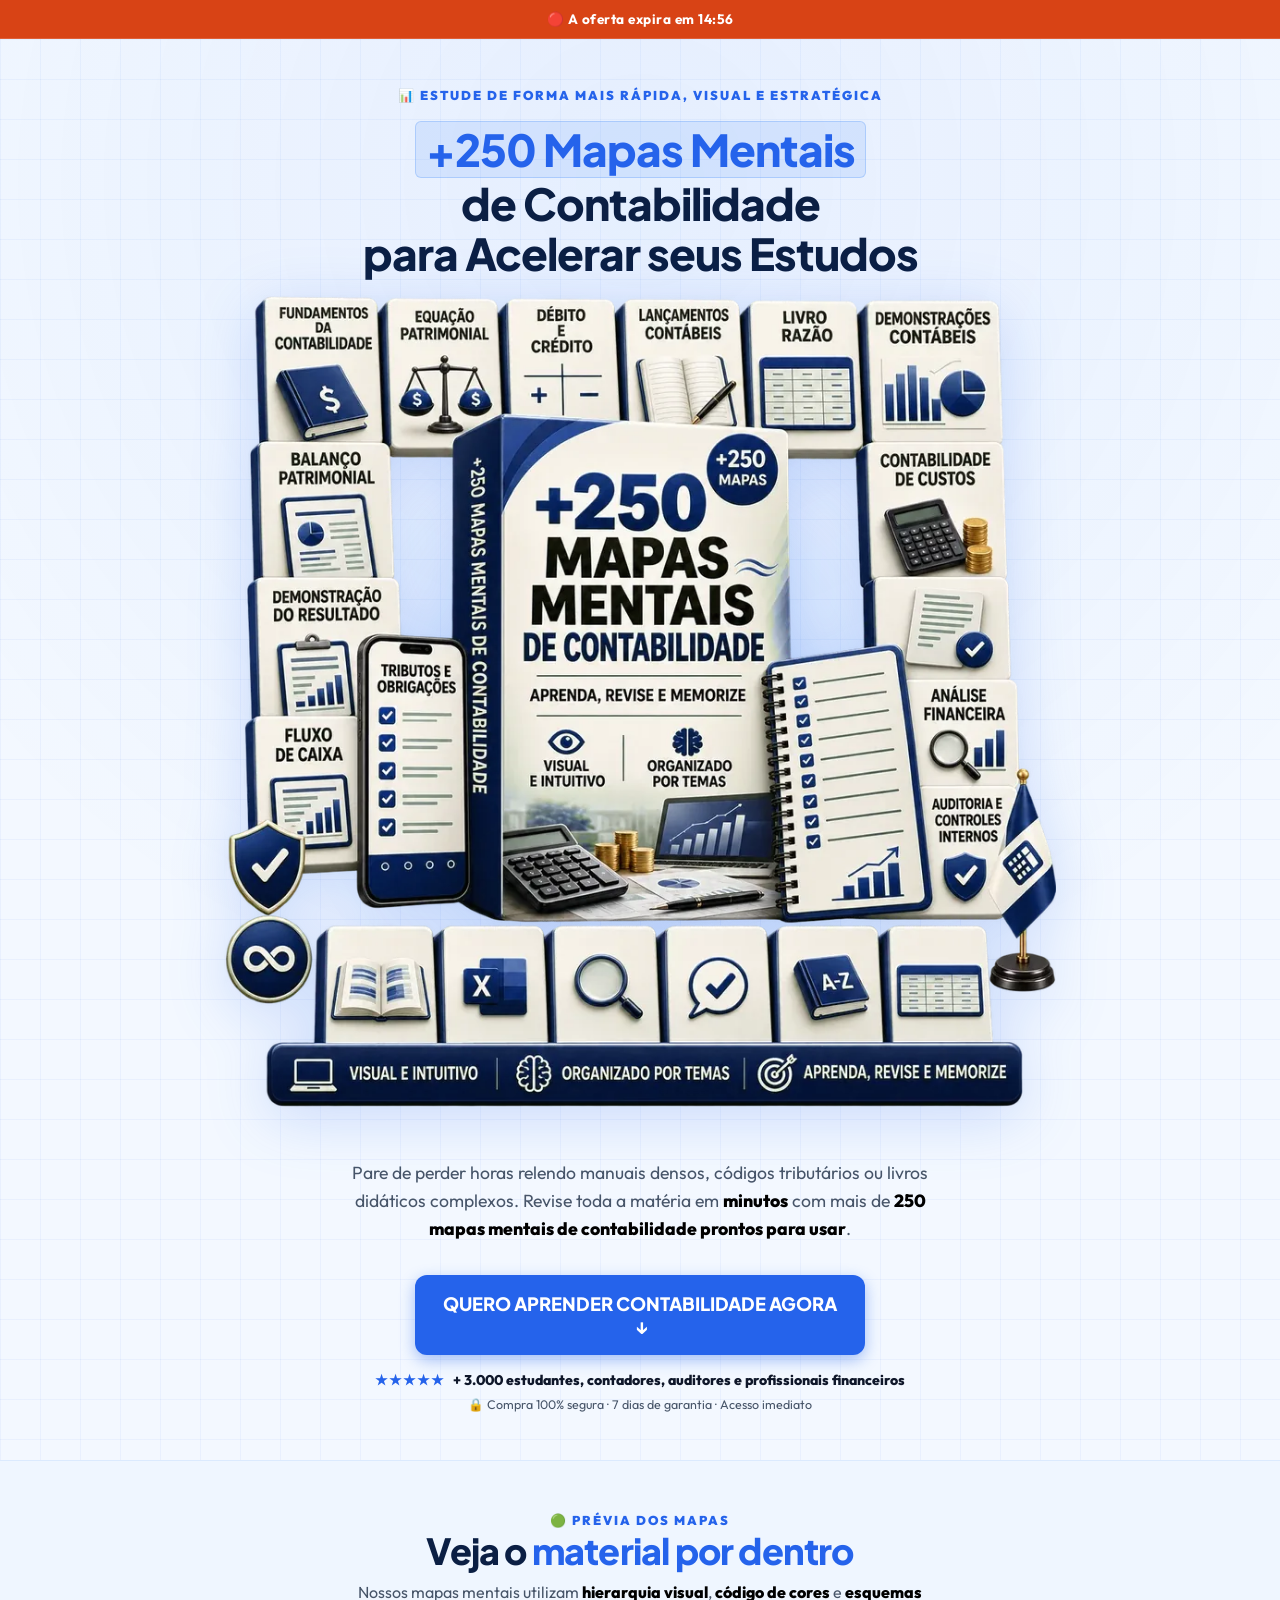
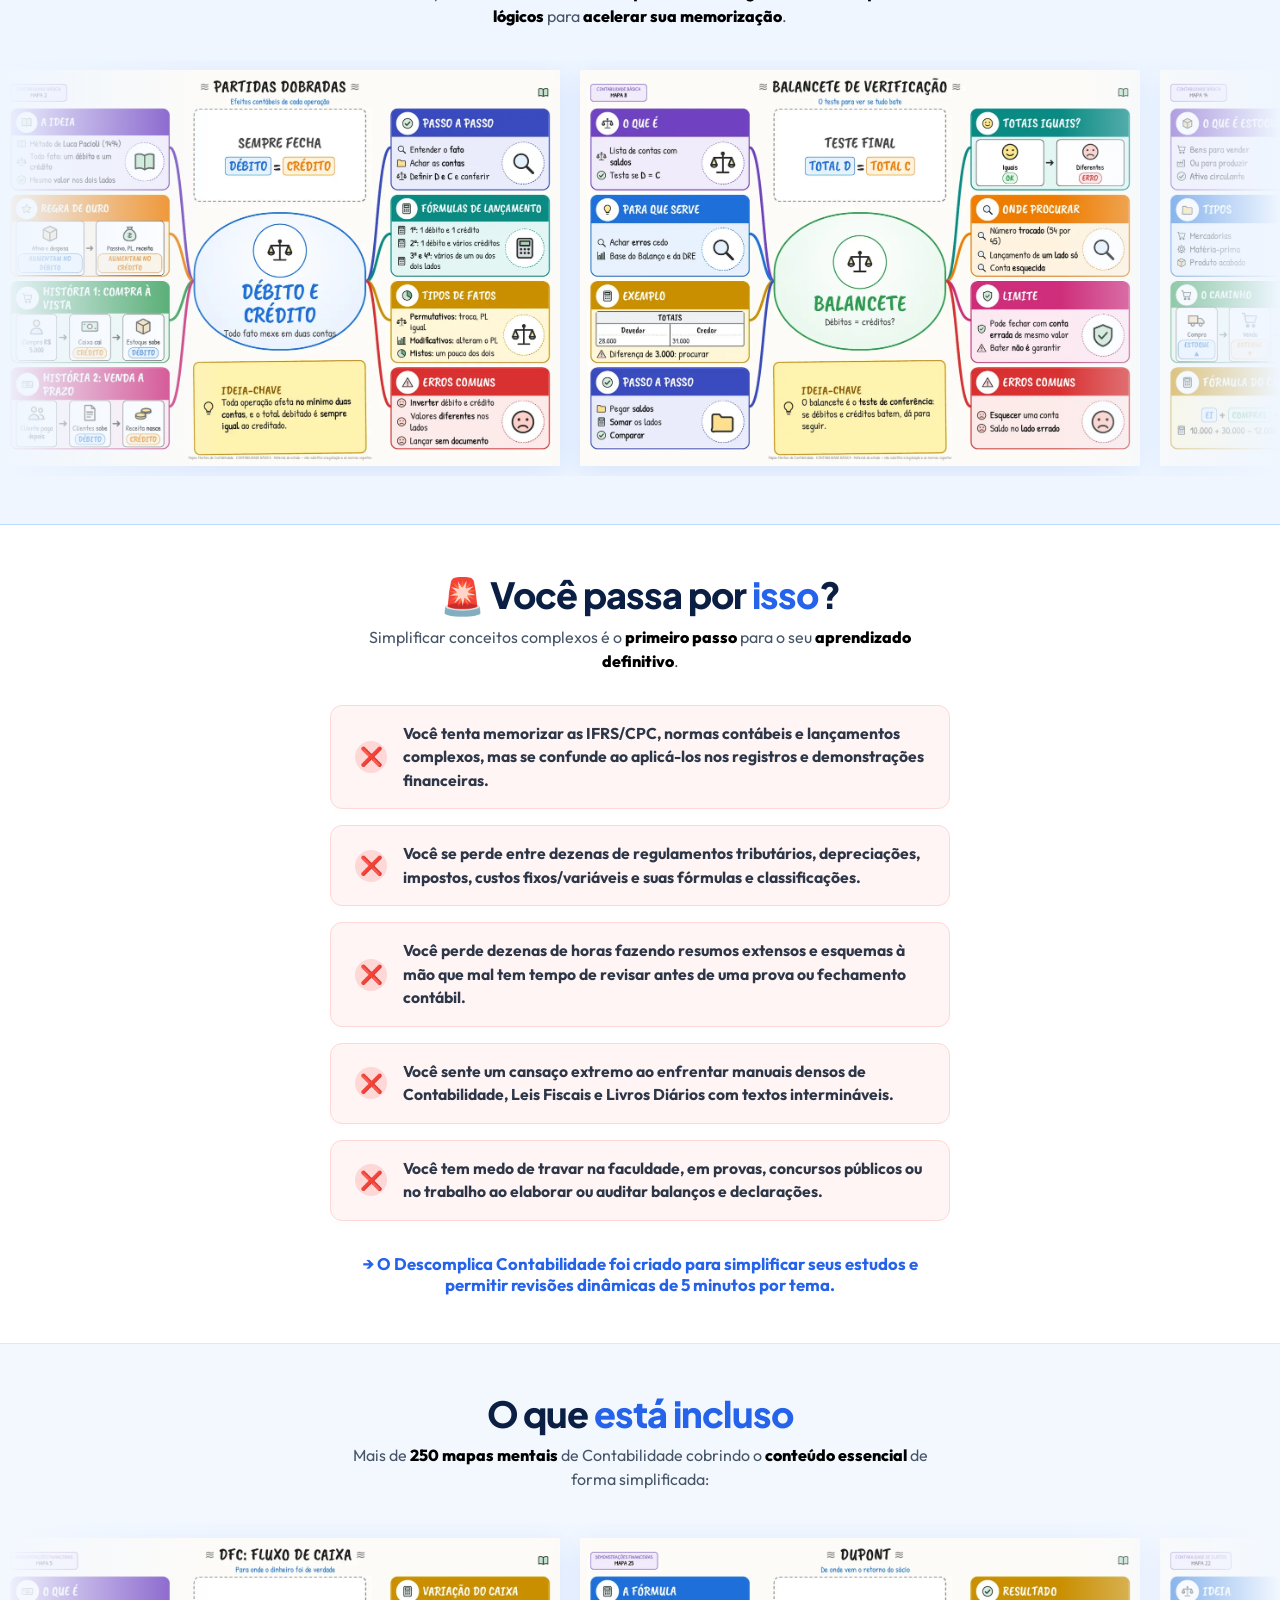
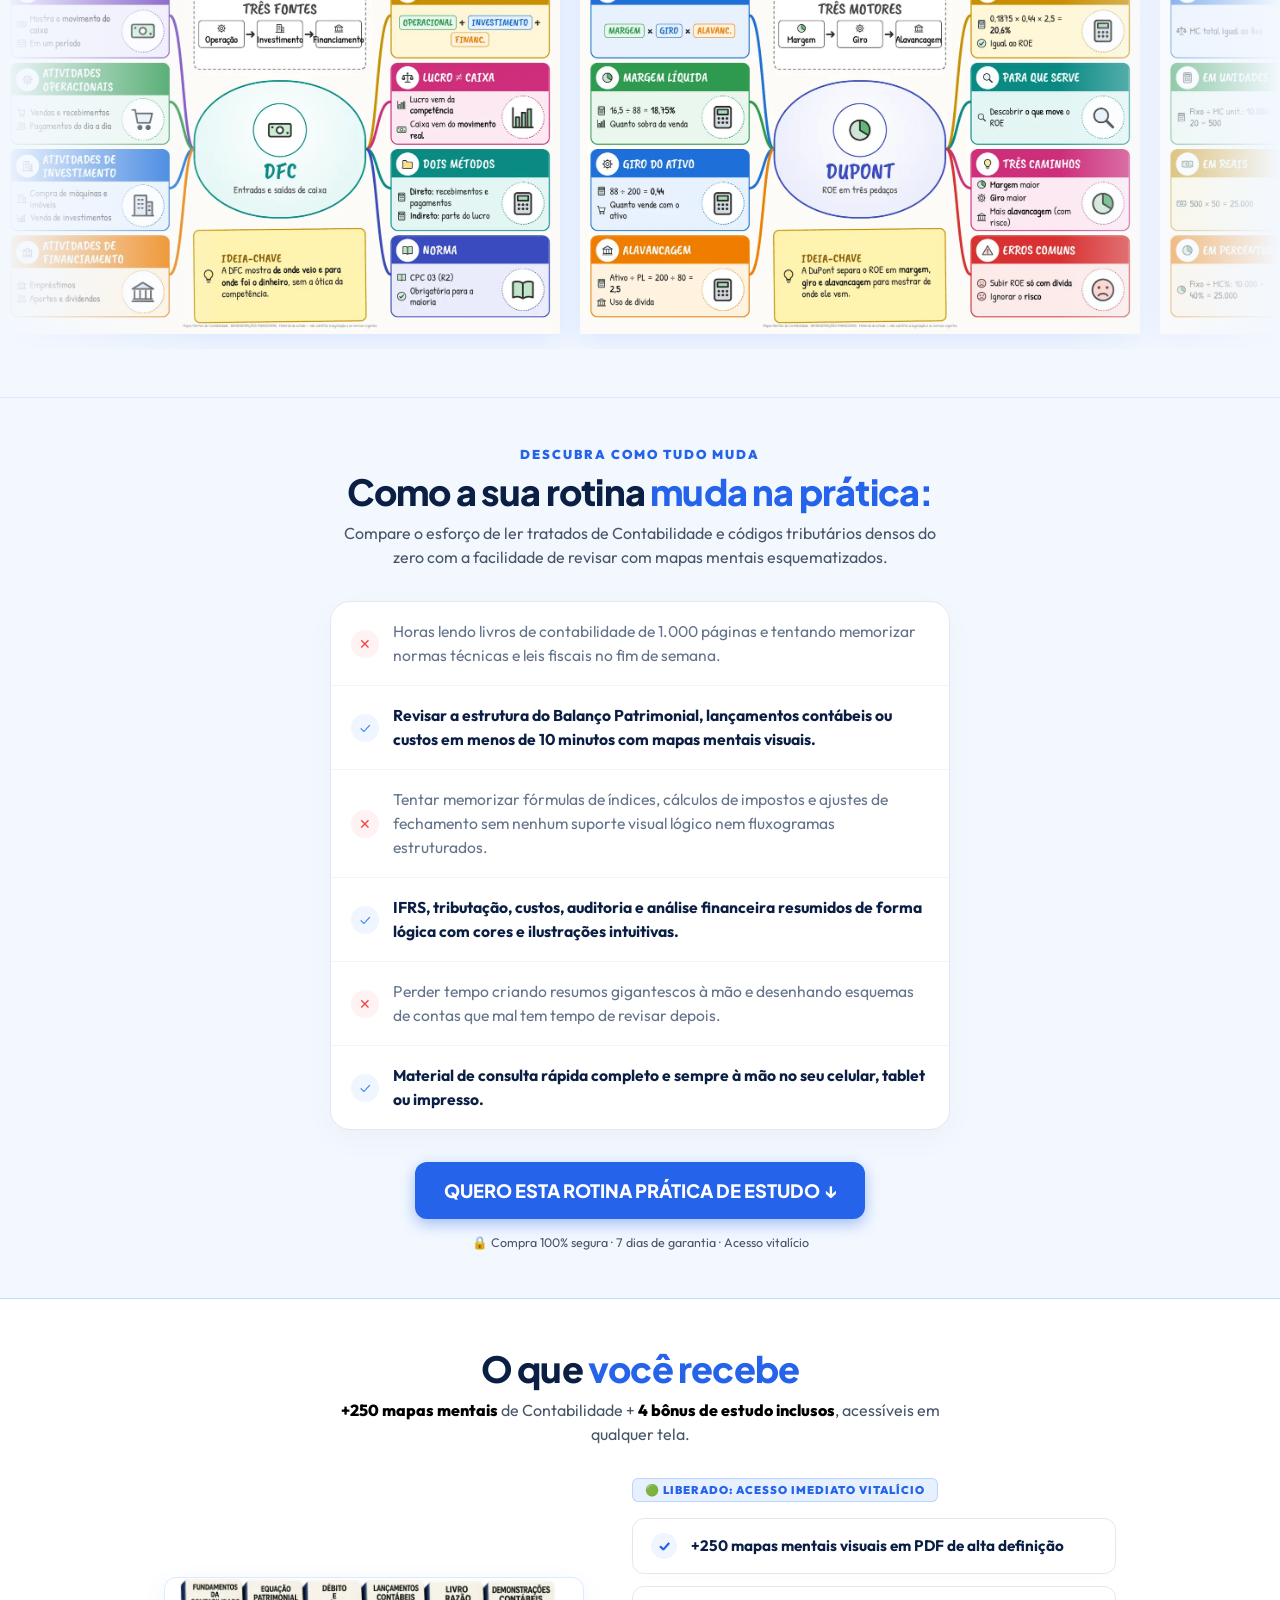
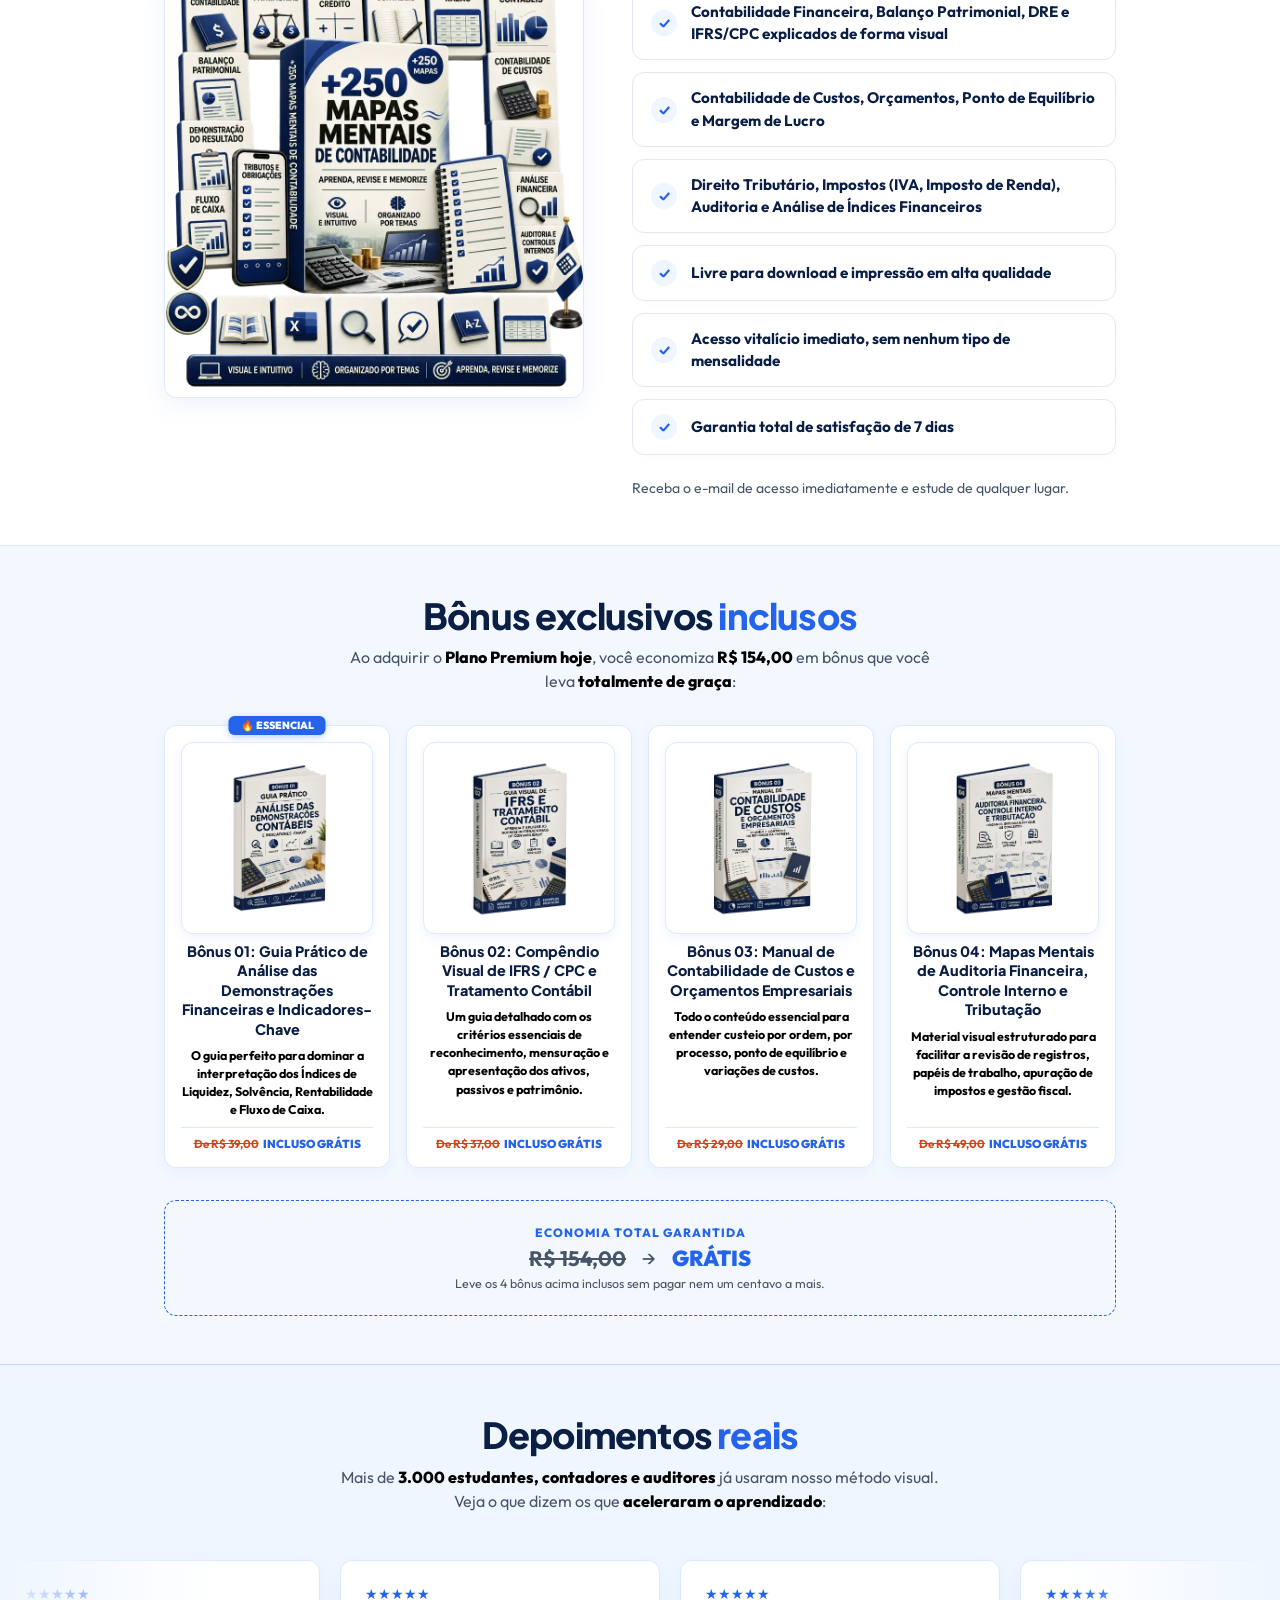
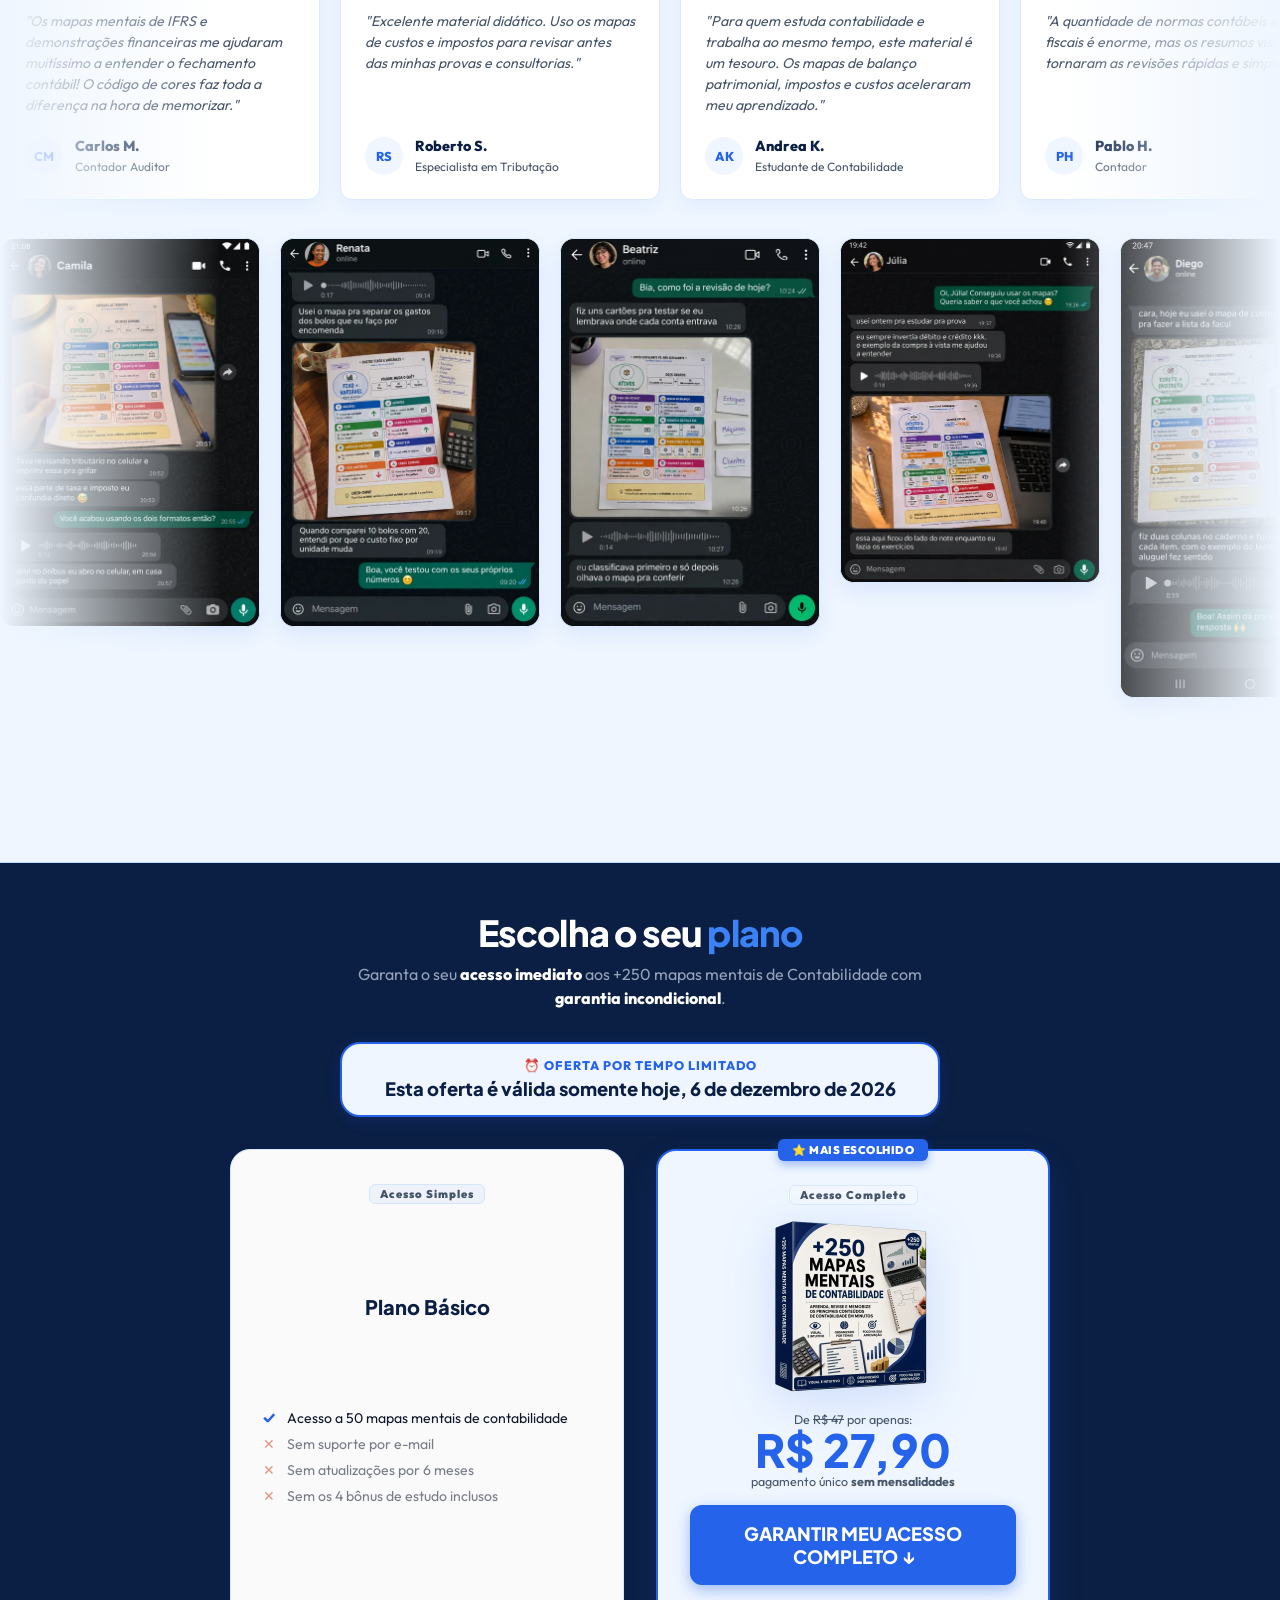
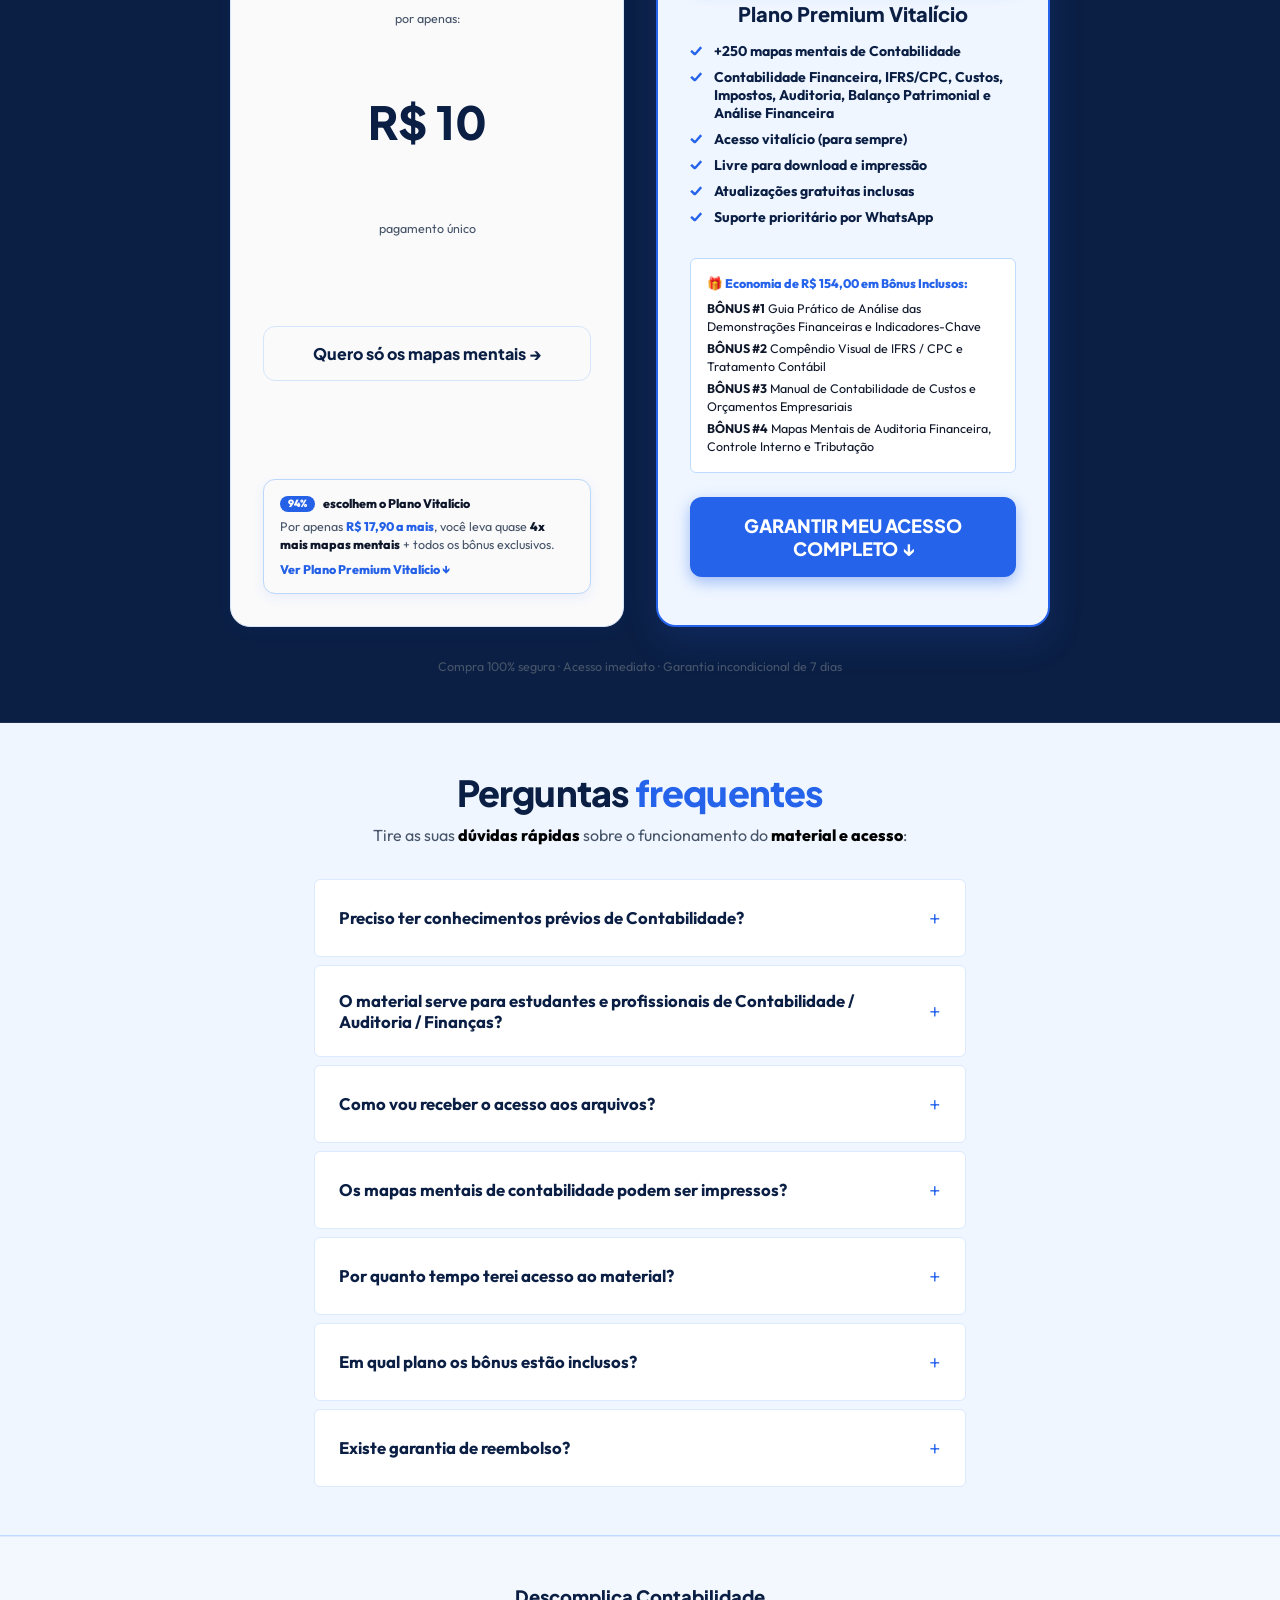
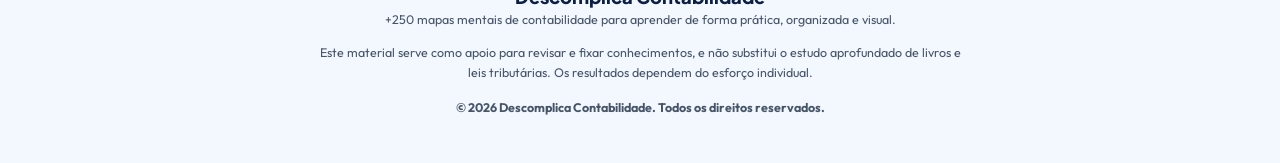
==== commit cb6a7f27: "Depoimentos: carrossel com 8 prints de clientes Co-Authored-By: Claude Sonnet 5.5 <noreply@anthropic" ====
--- a/index.html
+++ b/index.html
@@ -18,6 +18,14 @@
       max-width: 175px !important;
     }
 
+    /* Prints reais de clientes (depoimentos) */
+    .dep-marquee-prints{margin-top:8px}
+    .dep-prints-track{align-items:flex-start;width:max-content;animation:depPrintsLoop 55s linear infinite}
+    .dep-marquee-prints:hover .dep-prints-track{animation-play-state:paused}
+    .dep-print{width:260px;flex-shrink:0;border-radius:14px;overflow:hidden;border:1px solid var(--border-color);box-shadow:0 8px 20px rgba(37,99,235,0.10);background:#0b141a}
+    .dep-print img{display:block;width:100%;height:auto}
+    @keyframes depPrintsLoop{from{transform:translateX(0)}to{transform:translateX(calc(-1 * 8 * (260px + 20px)))}}
+    @media (prefers-reduced-motion:reduce){.dep-prints-track{animation:none;overflow-x:auto}}
     /* Carousel Larger Image Sizes */
     .marquee-item, .learn-marquee-item {
       width: 560px !important;
@@ -510,6 +518,28 @@
               </div>
             </div>
           </div>
+        </div>
+      </div>
+
+      <div class="dep-marquee dep-marquee-prints">
+        <div class="dep-marquee-track dep-prints-track">
+          <div class="dep-print"><img src="assets/img/depoimento-camila.webp" alt="Conversa de WhatsApp com Camila sobre o uso dos mapas mentais" loading="lazy" decoding="async"></div>
+          <div class="dep-print"><img src="assets/img/depoimento-renata.webp" alt="Conversa de WhatsApp com Renata sobre o uso dos mapas mentais" loading="lazy" decoding="async"></div>
+          <div class="dep-print"><img src="assets/img/depoimento-beatriz.webp" alt="Conversa de WhatsApp com Beatriz sobre o uso dos mapas mentais" loading="lazy" decoding="async"></div>
+          <div class="dep-print"><img src="assets/img/depoimento-julia.webp" alt="Conversa de WhatsApp com Júlia sobre o uso dos mapas mentais" loading="lazy" decoding="async"></div>
+          <div class="dep-print"><img src="assets/img/depoimento-diego.webp" alt="Conversa de WhatsApp com Diego sobre o uso dos mapas mentais" loading="lazy" decoding="async"></div>
+          <div class="dep-print"><img src="assets/img/depoimento-bruno.webp" alt="Conversa de WhatsApp com Bruno sobre o uso dos mapas mentais" loading="lazy" decoding="async"></div>
+          <div class="dep-print"><img src="assets/img/depoimento-marcelo.webp" alt="Conversa de WhatsApp com Marcelo sobre o uso dos mapas mentais" loading="lazy" decoding="async"></div>
+          <div class="dep-print"><img src="assets/img/depoimento-andre.webp" alt="Conversa de WhatsApp com André sobre o uso dos mapas mentais" loading="lazy" decoding="async"></div>
+          <!-- DUPLICATE FOR SEAMLESS LOOP -->
+          <div class="dep-print" aria-hidden="true"><img src="assets/img/depoimento-camila.webp" alt="" loading="lazy" decoding="async"></div>
+          <div class="dep-print" aria-hidden="true"><img src="assets/img/depoimento-renata.webp" alt="" loading="lazy" decoding="async"></div>
+          <div class="dep-print" aria-hidden="true"><img src="assets/img/depoimento-beatriz.webp" alt="" loading="lazy" decoding="async"></div>
+          <div class="dep-print" aria-hidden="true"><img src="assets/img/depoimento-julia.webp" alt="" loading="lazy" decoding="async"></div>
+          <div class="dep-print" aria-hidden="true"><img src="assets/img/depoimento-diego.webp" alt="" loading="lazy" decoding="async"></div>
+          <div class="dep-print" aria-hidden="true"><img src="assets/img/depoimento-bruno.webp" alt="" loading="lazy" decoding="async"></div>
+          <div class="dep-print" aria-hidden="true"><img src="assets/img/depoimento-marcelo.webp" alt="" loading="lazy" decoding="async"></div>
+          <div class="dep-print" aria-hidden="true"><img src="assets/img/depoimento-andre.webp" alt="" loading="lazy" decoding="async"></div>
         </div>
       </div>
     </div>
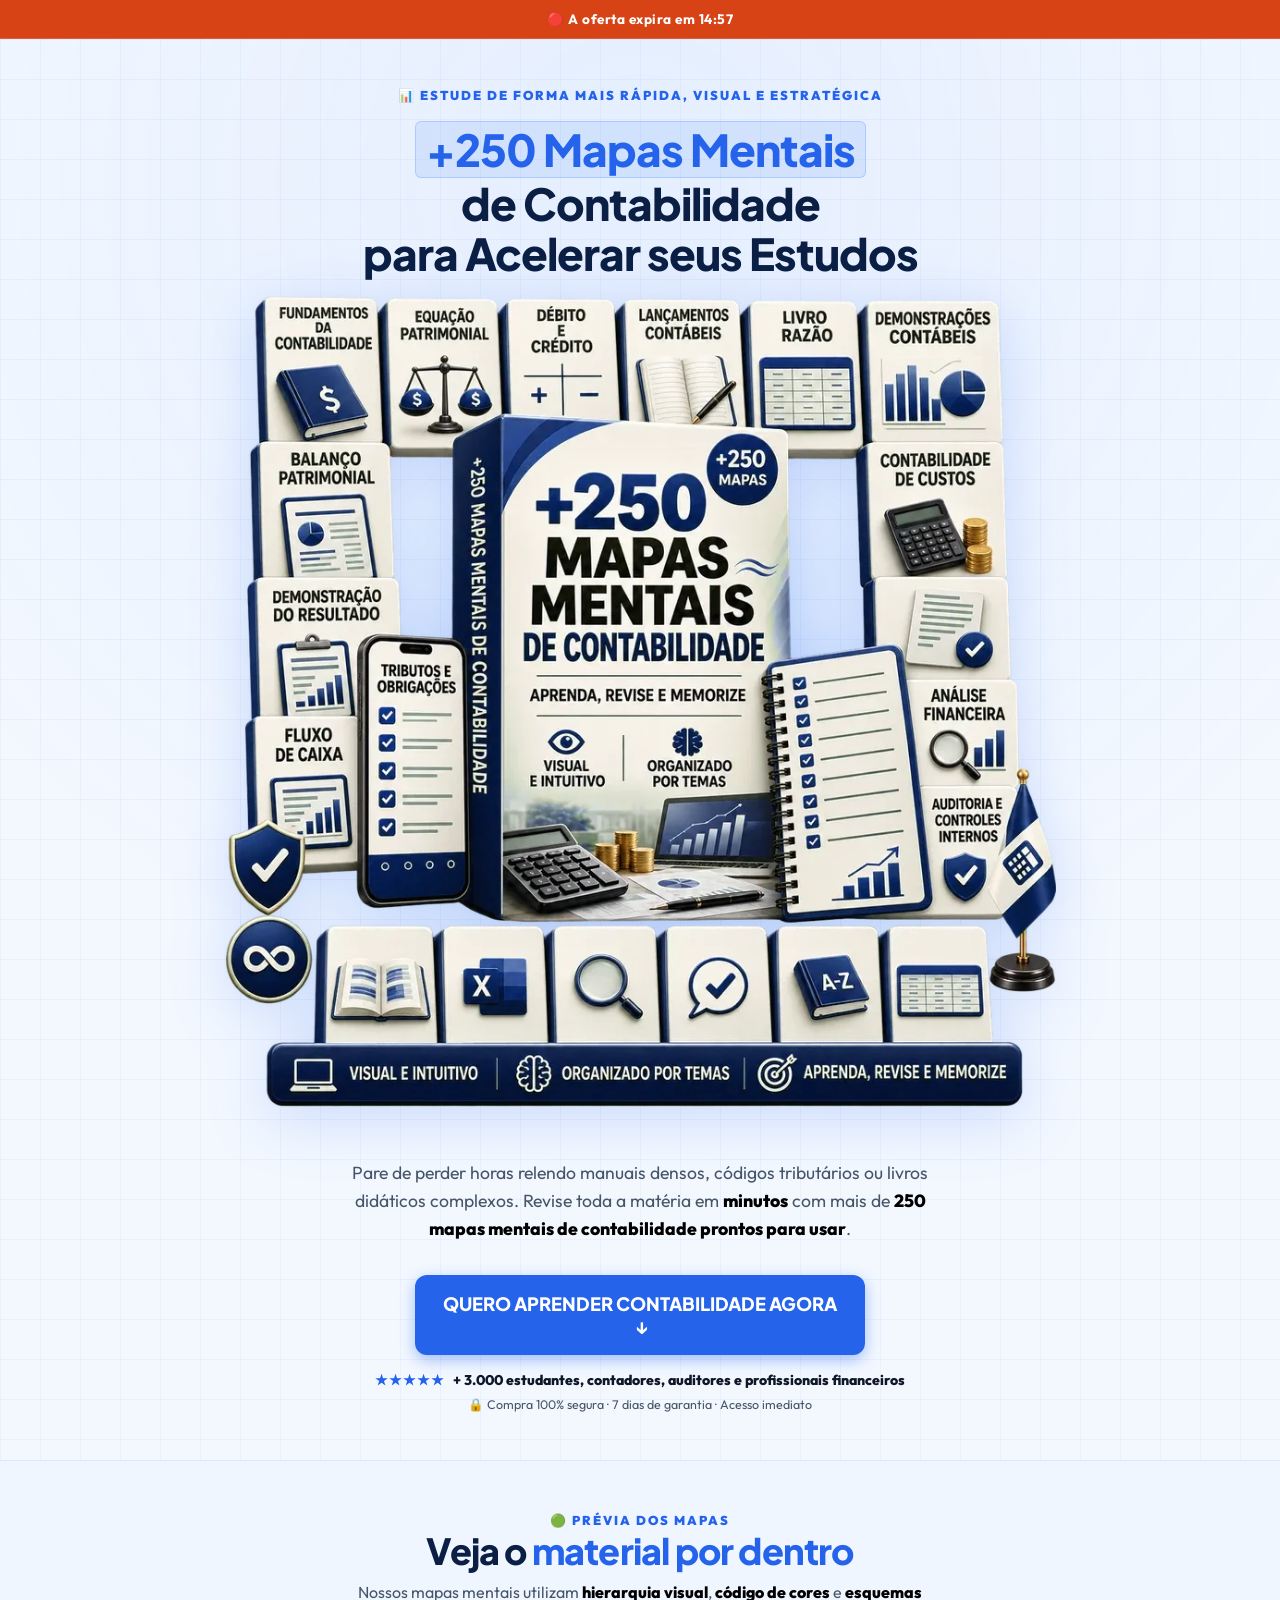
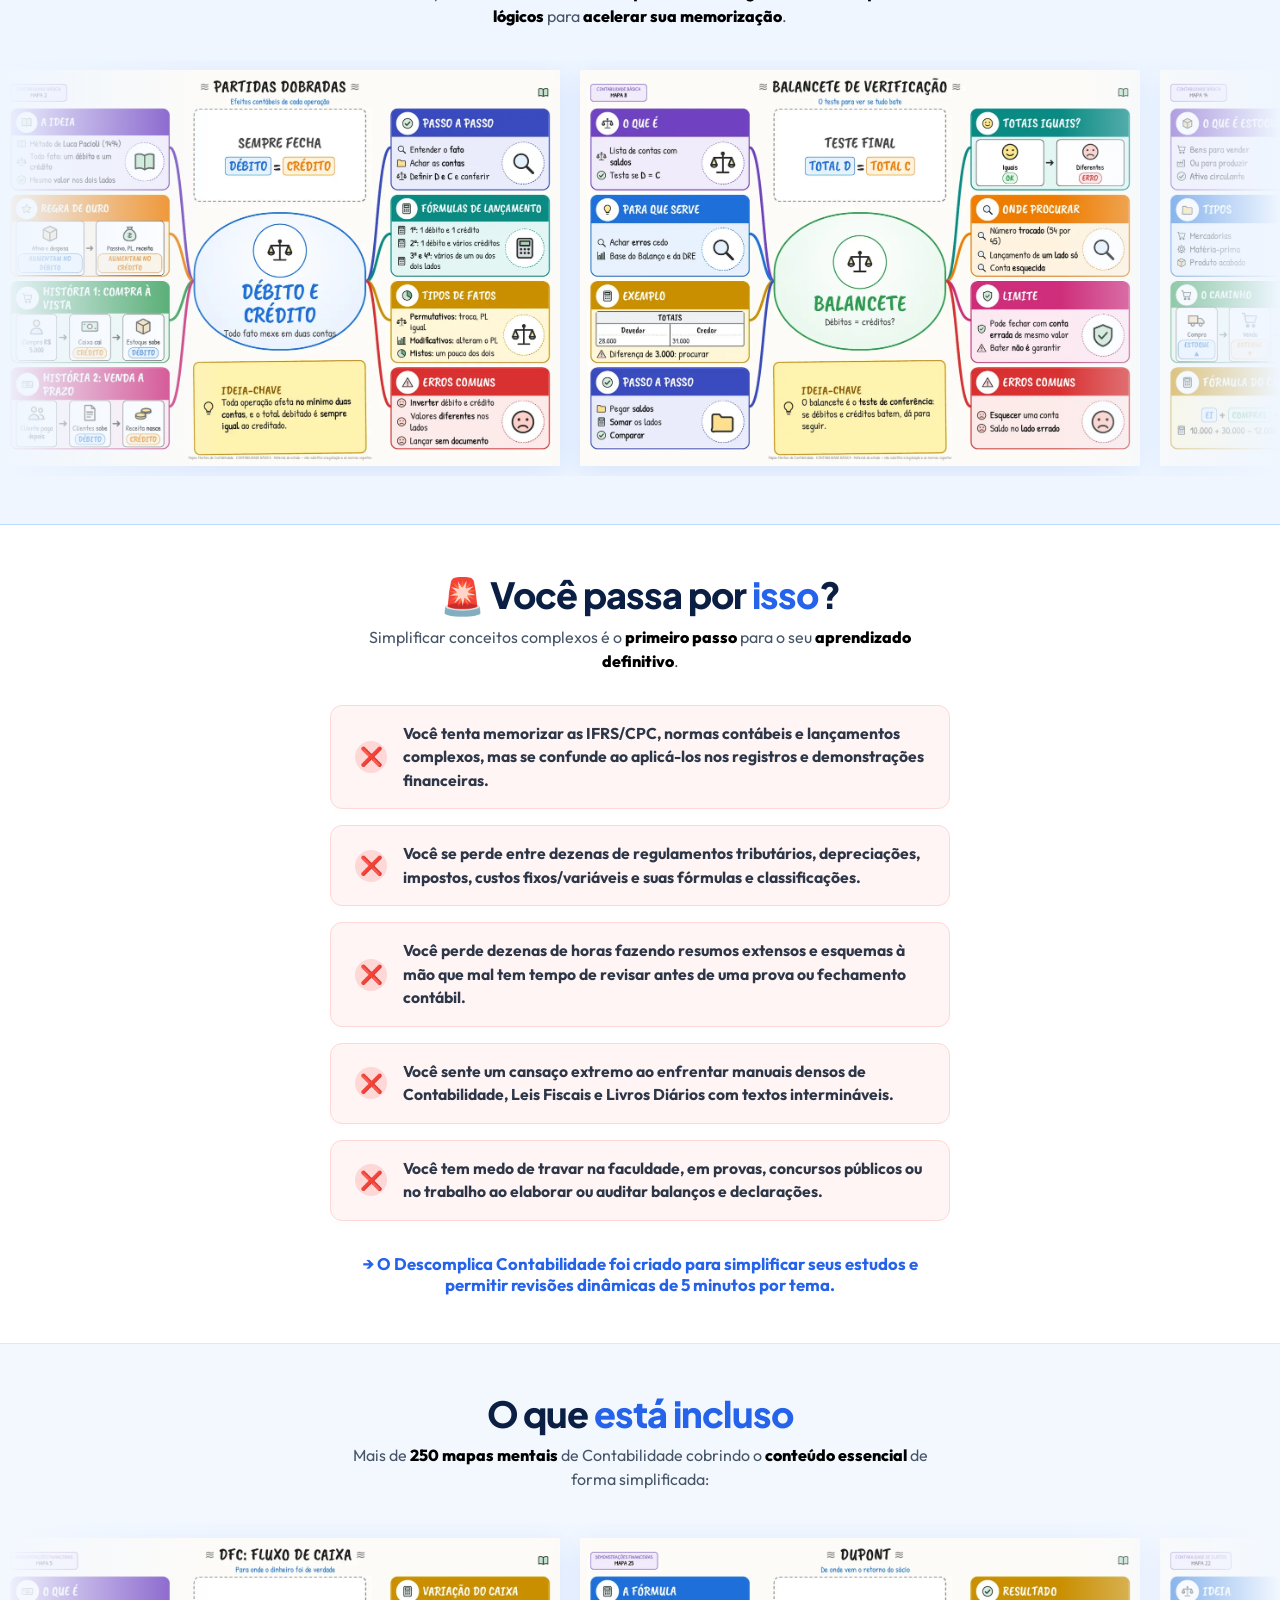
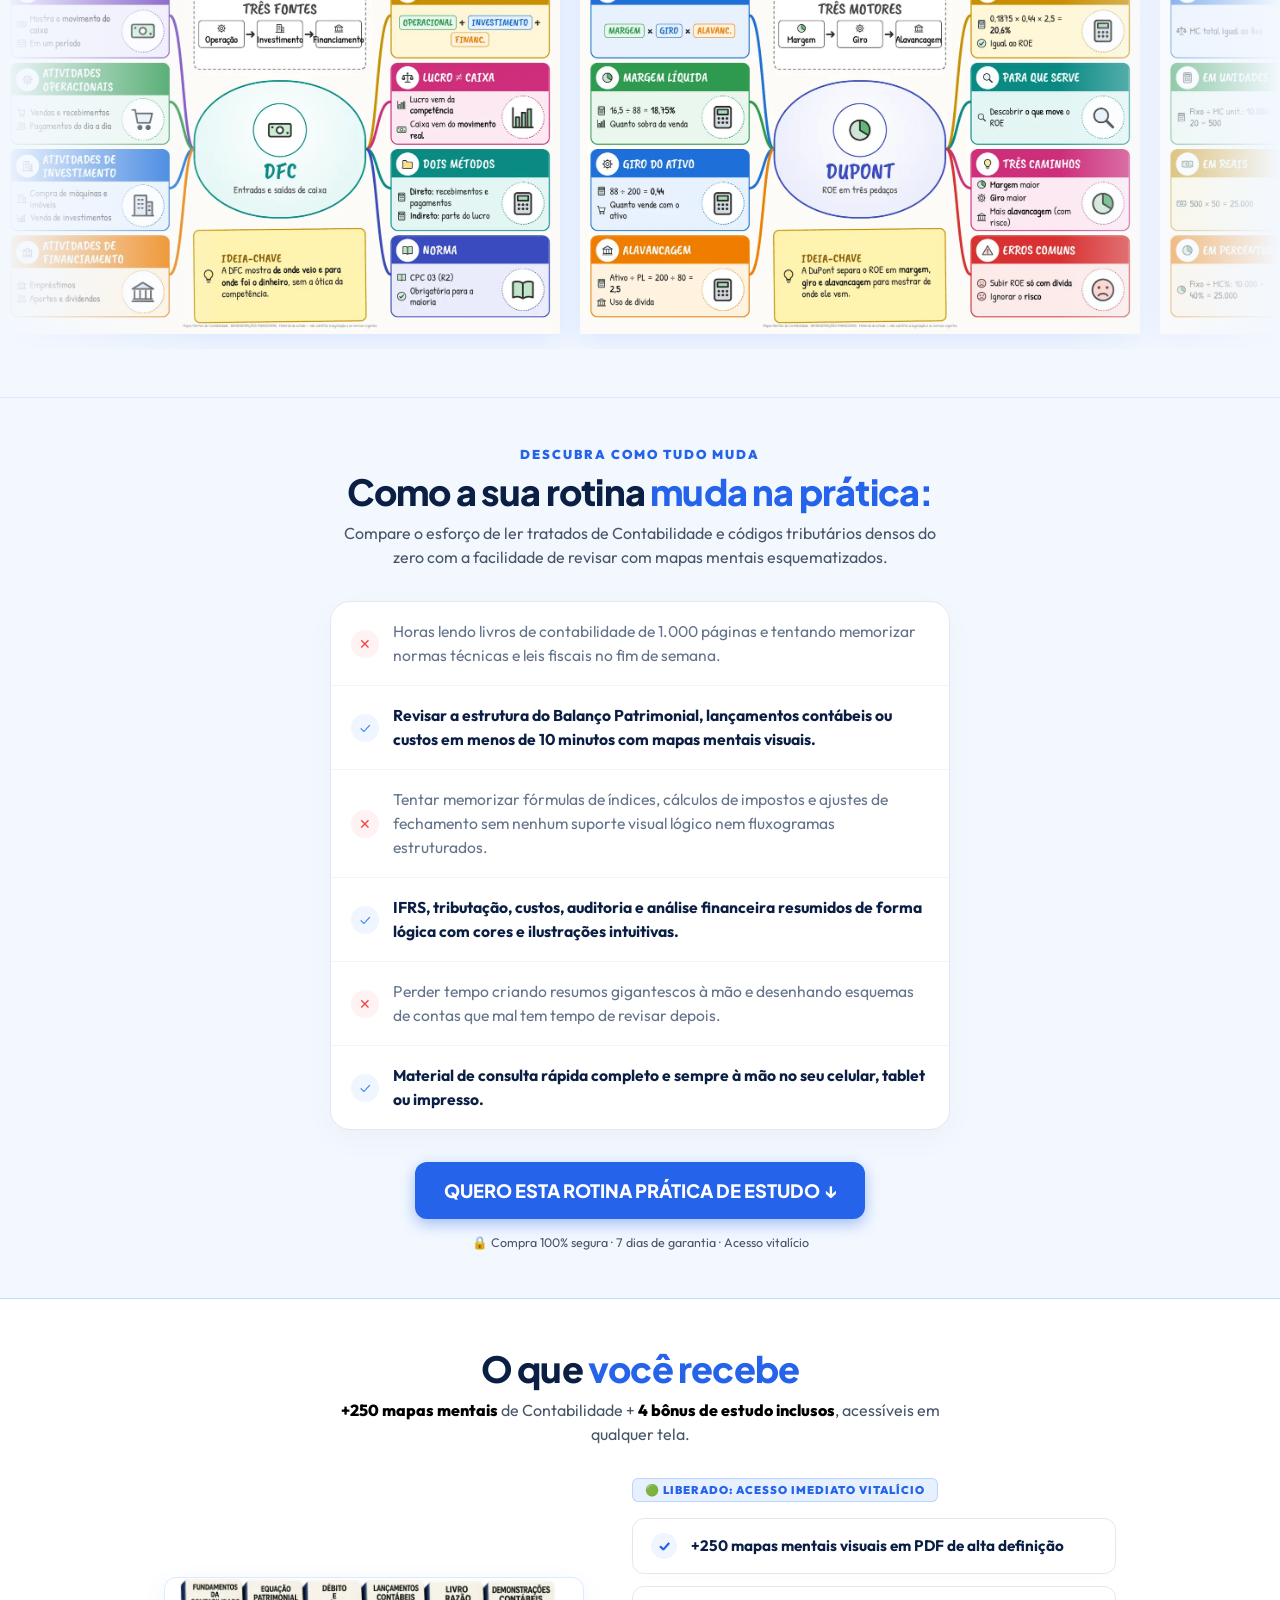
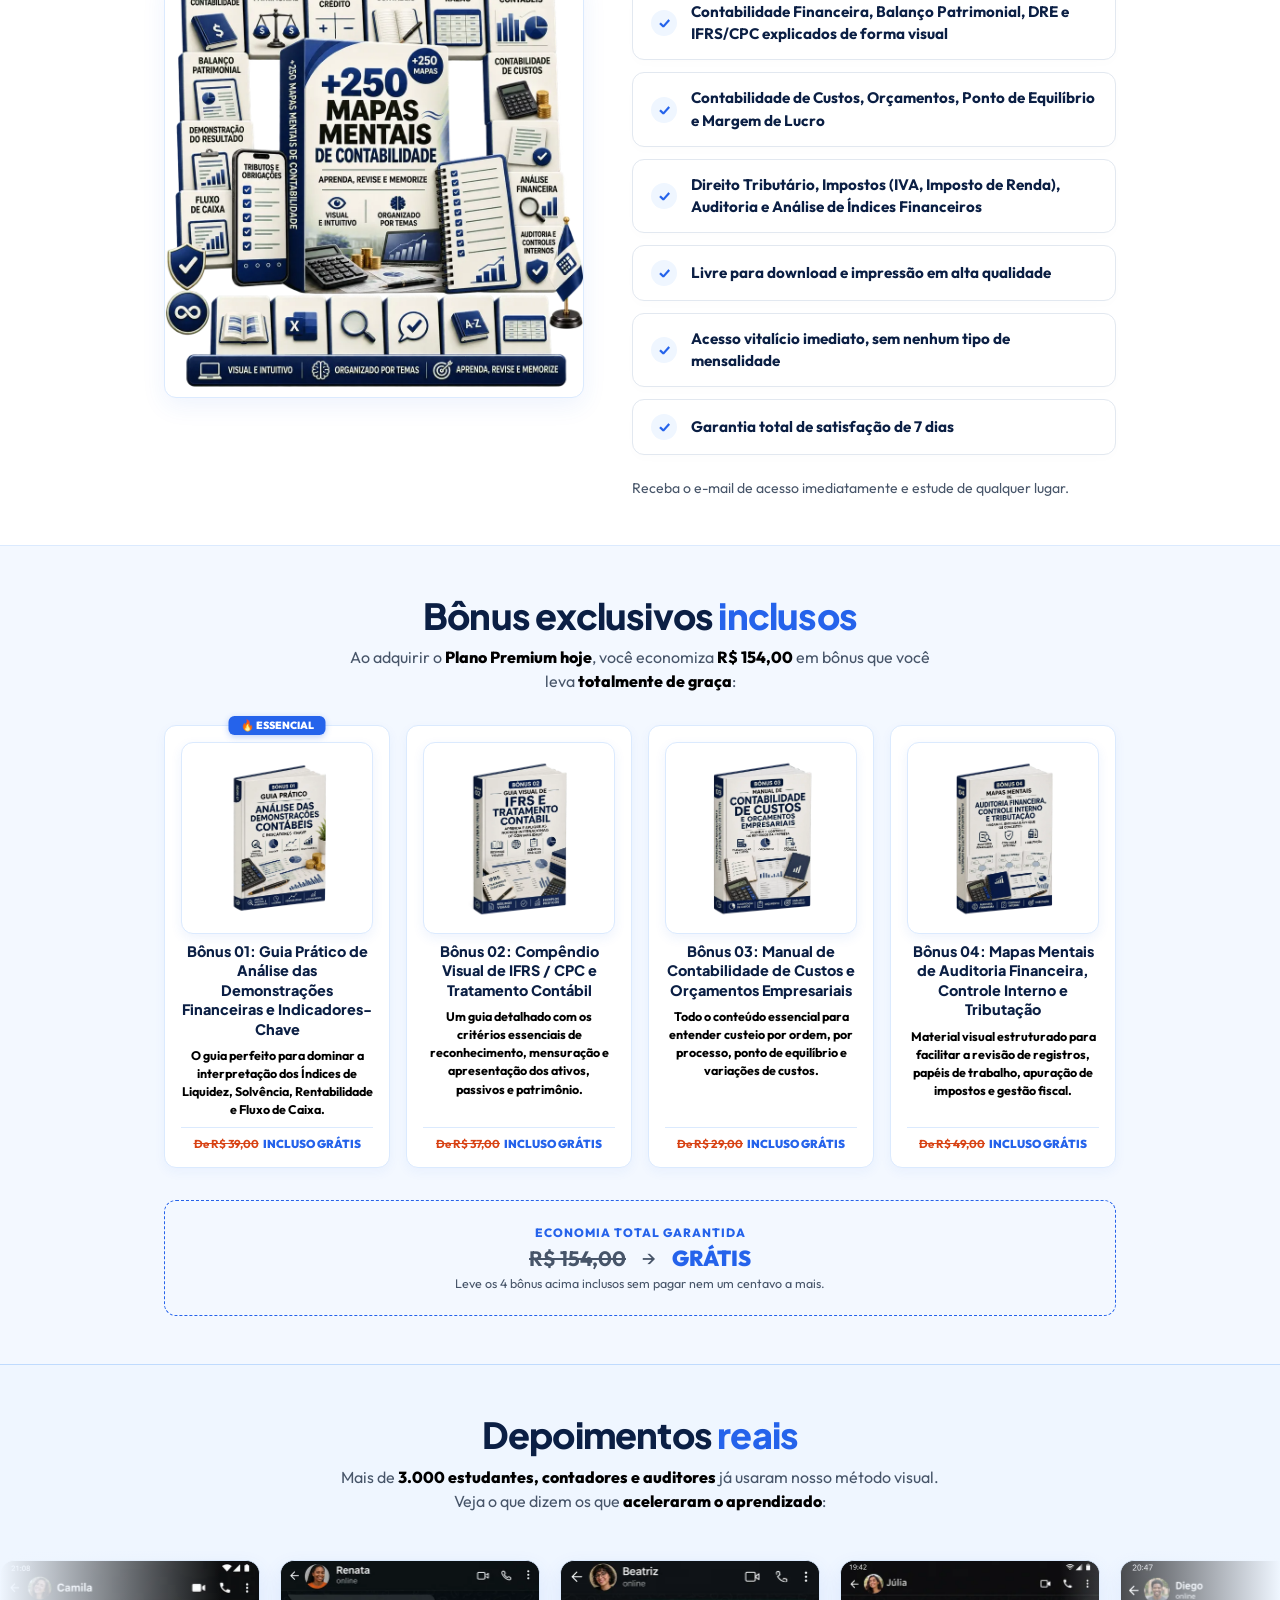
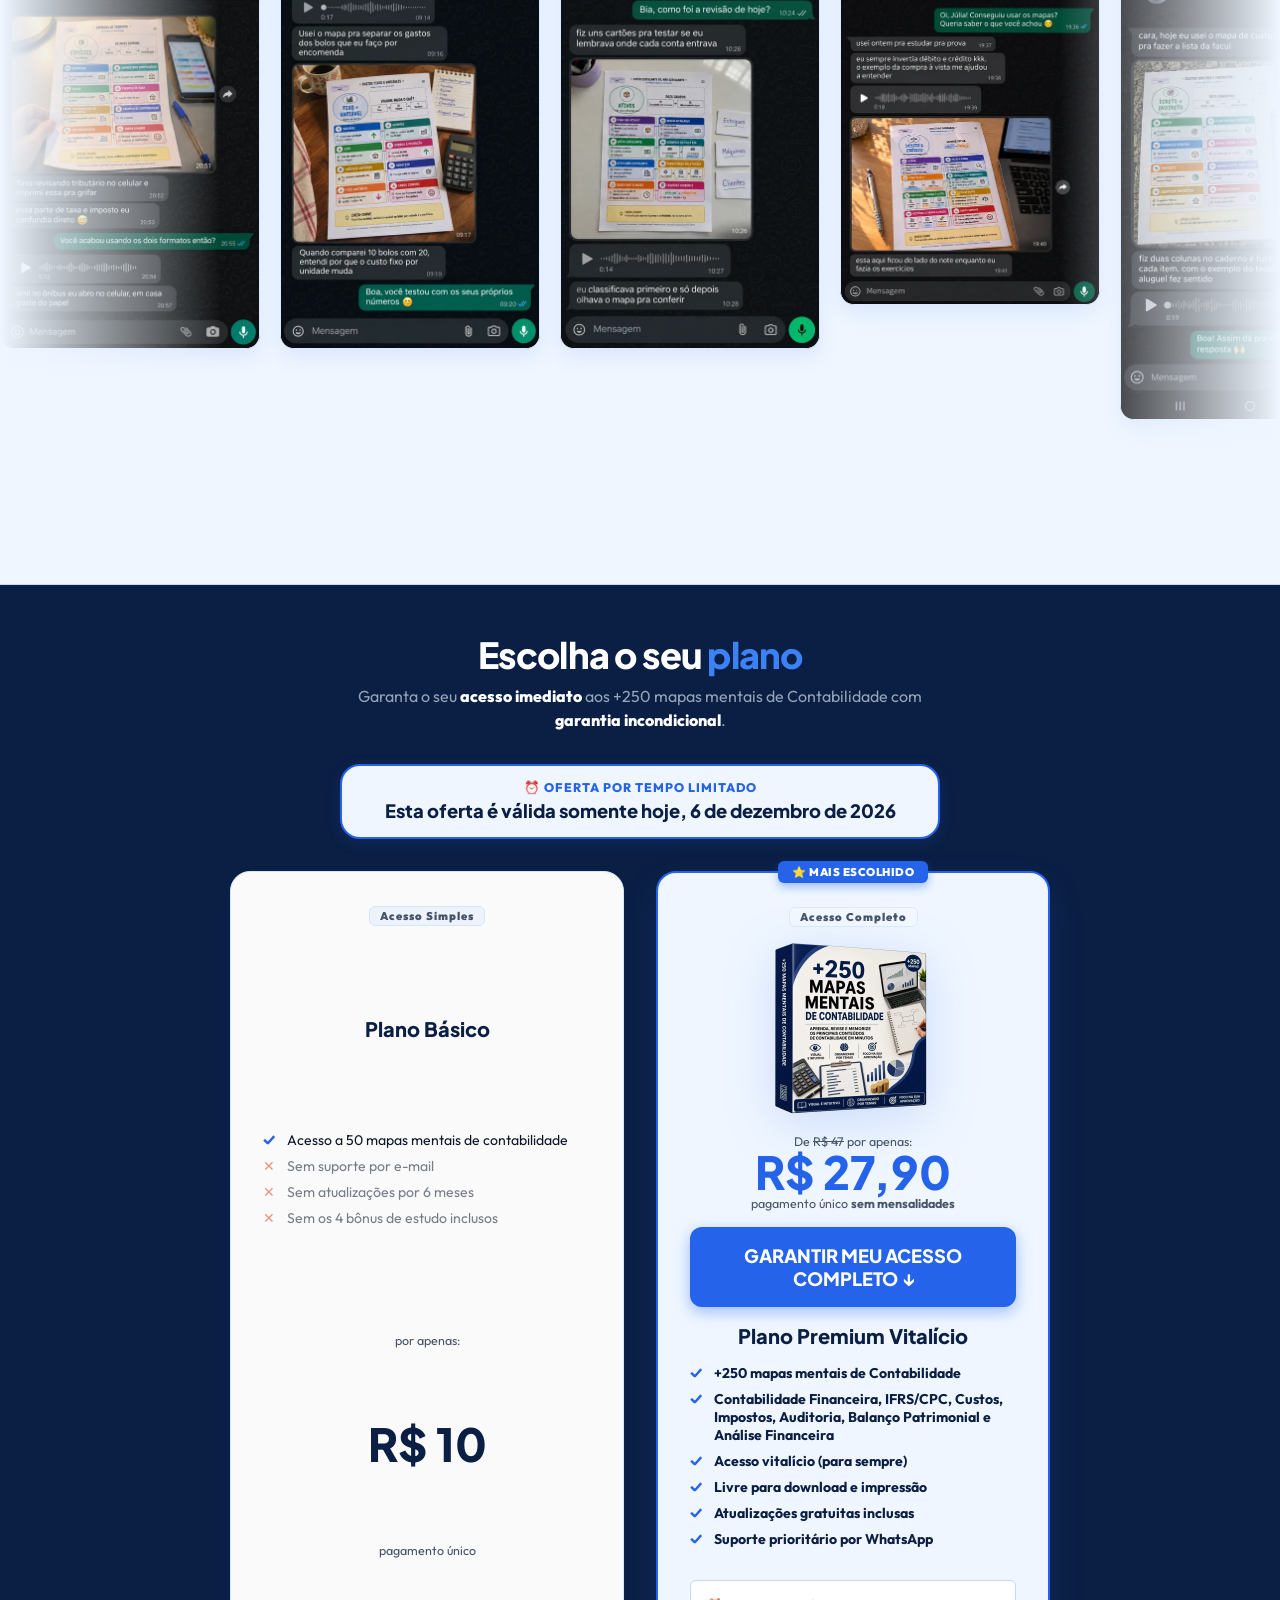
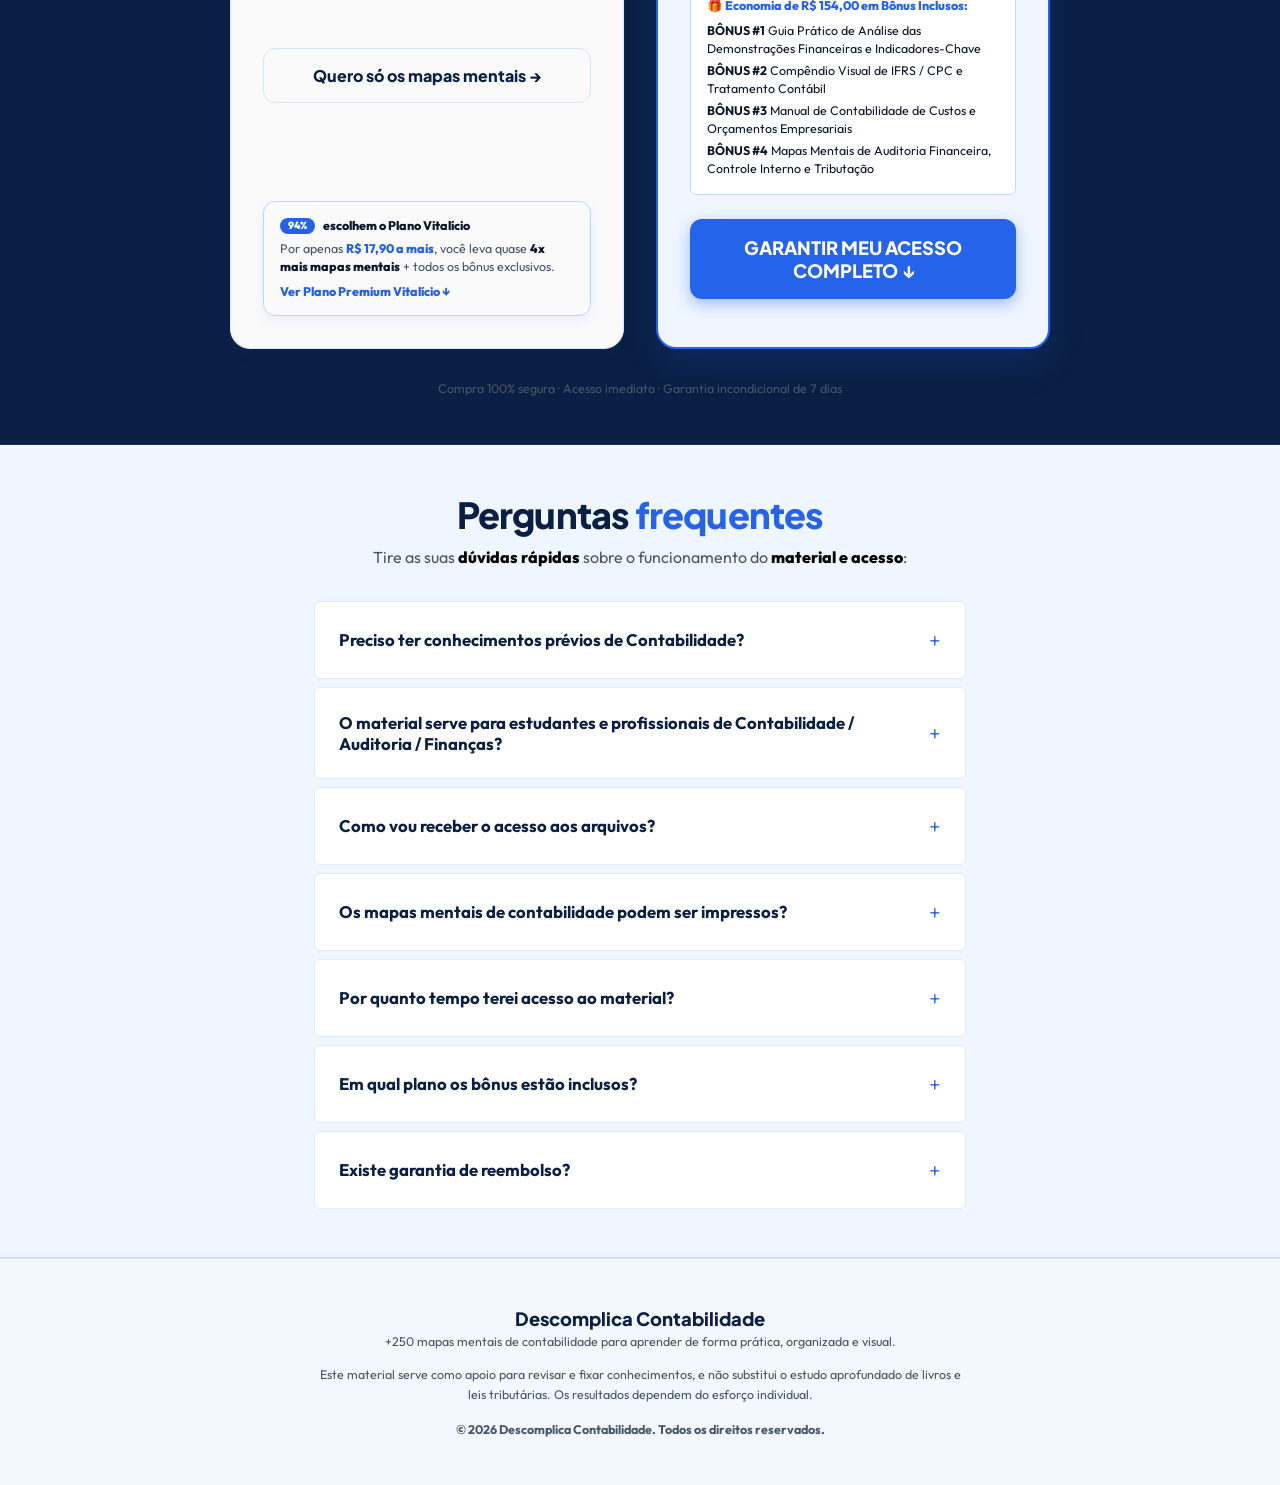
==== commit 3f791339: "Depoimentos: remove cartoes de texto, mantem so o carrossel de prints Co-Authored-By: Claude Sonnet " ====
--- a/index.html
+++ b/index.html
@@ -19,7 +19,7 @@
     }
 
     /* Prints reais de clientes (depoimentos) */
-    .dep-marquee-prints{margin-top:8px}
+    .dep-marquee-prints{margin-top:24px}
     .dep-prints-track{align-items:flex-start;width:max-content;animation:depPrintsLoop 55s linear infinite}
     .dep-marquee-prints:hover .dep-prints-track{animation-play-state:paused}
     .dep-print{width:260px;flex-shrink:0;border-radius:14px;overflow:hidden;border:1px solid var(--border-color);box-shadow:0 8px 20px rgba(37,99,235,0.10);background:#0b141a}
@@ -394,132 +394,6 @@
     <div class="container">
       <h2 class="section-title">Depoimentos <span class="hl">reais</span></h2>
       <p class="section-sub">Mais de <strong>3.000 estudantes, contadores e auditores</strong> já usaram nosso método visual. Veja o que dizem os que <strong>aceleraram o aprendizado</strong>:</p>
-
-      <div class="dep-marquee">
-        <div class="dep-marquee-track">
-          <!-- Card 1 -->
-          <div class="dep-card">
-            <div class="dep-stars">★★★★★</div>
-            <p class="dep-text">"Os mapas mentais de IFRS e demonstrações financeiras me ajudaram muitíssimo a entender o fechamento contábil! O código de cores faz toda a diferença na hora de memorizar."</p>
-            <div class="dep-author">
-              <span class="dep-avatar">CM</span>
-              <div>
-                <h4 class="dep-name">Carlos M.</h4>
-                <span class="dep-role">Contador Auditor</span>
-              </div>
-            </div>
-          </div>
-          <!-- Card 2 -->
-          <div class="dep-card">
-            <div class="dep-stars">★★★★★</div>
-            <p class="dep-text">"Excelente material didático. Uso os mapas de custos e impostos para revisar antes das minhas provas e consultorias."</p>
-            <div class="dep-author">
-              <span class="dep-avatar">RS</span>
-              <div>
-                <h4 class="dep-name">Roberto S.</h4>
-                <span class="dep-role">Especialista em Tributação</span>
-              </div>
-            </div>
-          </div>
-          <!-- Card 3 -->
-          <div class="dep-card">
-            <div class="dep-stars">★★★★★</div>
-            <p class="dep-text">"Para quem estuda contabilidade e trabalha ao mesmo tempo, este material é um tesouro. Os mapas de balanço patrimonial, impostos e custos aceleraram meu aprendizado."</p>
-            <div class="dep-author">
-              <span class="dep-avatar">AK</span>
-              <div>
-                <h4 class="dep-name">Andrea K.</h4>
-                <span class="dep-role">Estudante de Contabilidade</span>
-              </div>
-            </div>
-          </div>
-          <!-- Card 4 -->
-          <div class="dep-card">
-            <div class="dep-stars">★★★★★</div>
-            <p class="dep-text">"A quantidade de normas contábeis e leis fiscais é enorme, mas os resumos visuais tornaram as revisões rápidas e simples."</p>
-            <div class="dep-author">
-              <span class="dep-avatar">PH</span>
-              <div>
-                <h4 class="dep-name">Pablo H.</h4>
-                <span class="dep-role">Contador</span>
-              </div>
-            </div>
-          </div>
-          <!-- Card 5 -->
-          <div class="dep-card">
-            <div class="dep-stars">★★★★★</div>
-            <p class="dep-text">"Os esquemas de auditoria e análise financeira me ajudaram a estruturar melhor meu raciocínio nas análises de balanço. Super recomendo!"</p>
-            <div class="dep-author">
-              <span class="dep-avatar">AG</span>
-              <div>
-                <h4 class="dep-name">Aline G.</h4>
-                <span class="dep-role">Analista Financeira</span>
-              </div>
-            </div>
-          </div>
-          <!-- DUPLICATE FOR SEAMLESS LOOP -->
-          <!-- Card 1 -->
-          <div class="dep-card" aria-hidden="true">
-            <div class="dep-stars">★★★★★</div>
-            <p class="dep-text">"Os mapas mentais de IFRS e demonstrações financeiras me ajudaram muitíssimo a entender o fechamento contábil! O código de cores faz toda a diferença na hora de memorizar."</p>
-            <div class="dep-author">
-              <span class="dep-avatar">CM</span>
-              <div>
-                <h4 class="dep-name">Carlos M.</h4>
-                <span class="dep-role">Contador Auditor</span>
-              </div>
-            </div>
-          </div>
-          <!-- Card 2 -->
-          <div class="dep-card" aria-hidden="true">
-            <div class="dep-stars">★★★★★</div>
-            <p class="dep-text">"Excelente material didático. Uso os mapas de custos e impostos para revisar antes das minhas provas e consultorias."</p>
-            <div class="dep-author">
-              <span class="dep-avatar">RS</span>
-              <div>
-                <h4 class="dep-name">Roberto S.</h4>
-                <span class="dep-role">Especialista em Tributação</span>
-              </div>
-            </div>
-          </div>
-          <!-- Card 3 -->
-          <div class="dep-card" aria-hidden="true">
-            <div class="dep-stars">★★★★★</div>
-            <p class="dep-text">"Para quem estuda contabilidade e trabalha ao mesmo tempo, este material é um tesouro. Os mapas de balanço patrimonial, impostos e custos aceleraram meu aprendizado."</p>
-            <div class="dep-author">
-              <span class="dep-avatar">AK</span>
-              <div>
-                <h4 class="dep-name">Andrea K.</h4>
-                <span class="dep-role">Estudante de Contabilidade</span>
-              </div>
-            </div>
-          </div>
-          <!-- Card 4 -->
-          <div class="dep-card" aria-hidden="true">
-            <div class="dep-stars">★★★★★</div>
-            <p class="dep-text">"A quantidade de normas contábeis e leis fiscais é enorme, mas os resumos visuais tornaram as revisões rápidas e simples."</p>
-            <div class="dep-author">
-              <span class="dep-avatar">PH</span>
-              <div>
-                <h4 class="dep-name">Pablo H.</h4>
-                <span class="dep-role">Contador</span>
-              </div>
-            </div>
-          </div>
-          <!-- Card 5 -->
-          <div class="dep-card" aria-hidden="true">
-            <div class="dep-stars">★★★★★</div>
-            <p class="dep-text">"Os esquemas de auditoria e análise financeira me ajudaram a estruturar melhor meu raciocínio nas análises de balanço. Super recomendo!"</p>
-            <div class="dep-author">
-              <span class="dep-avatar">AG</span>
-              <div>
-                <h4 class="dep-name">Aline G.</h4>
-                <span class="dep-role">Analista Financeira</span>
-              </div>
-            </div>
-          </div>
-        </div>
-      </div>
 
       <div class="dep-marquee dep-marquee-prints">
         <div class="dep-marquee-track dep-prints-track">
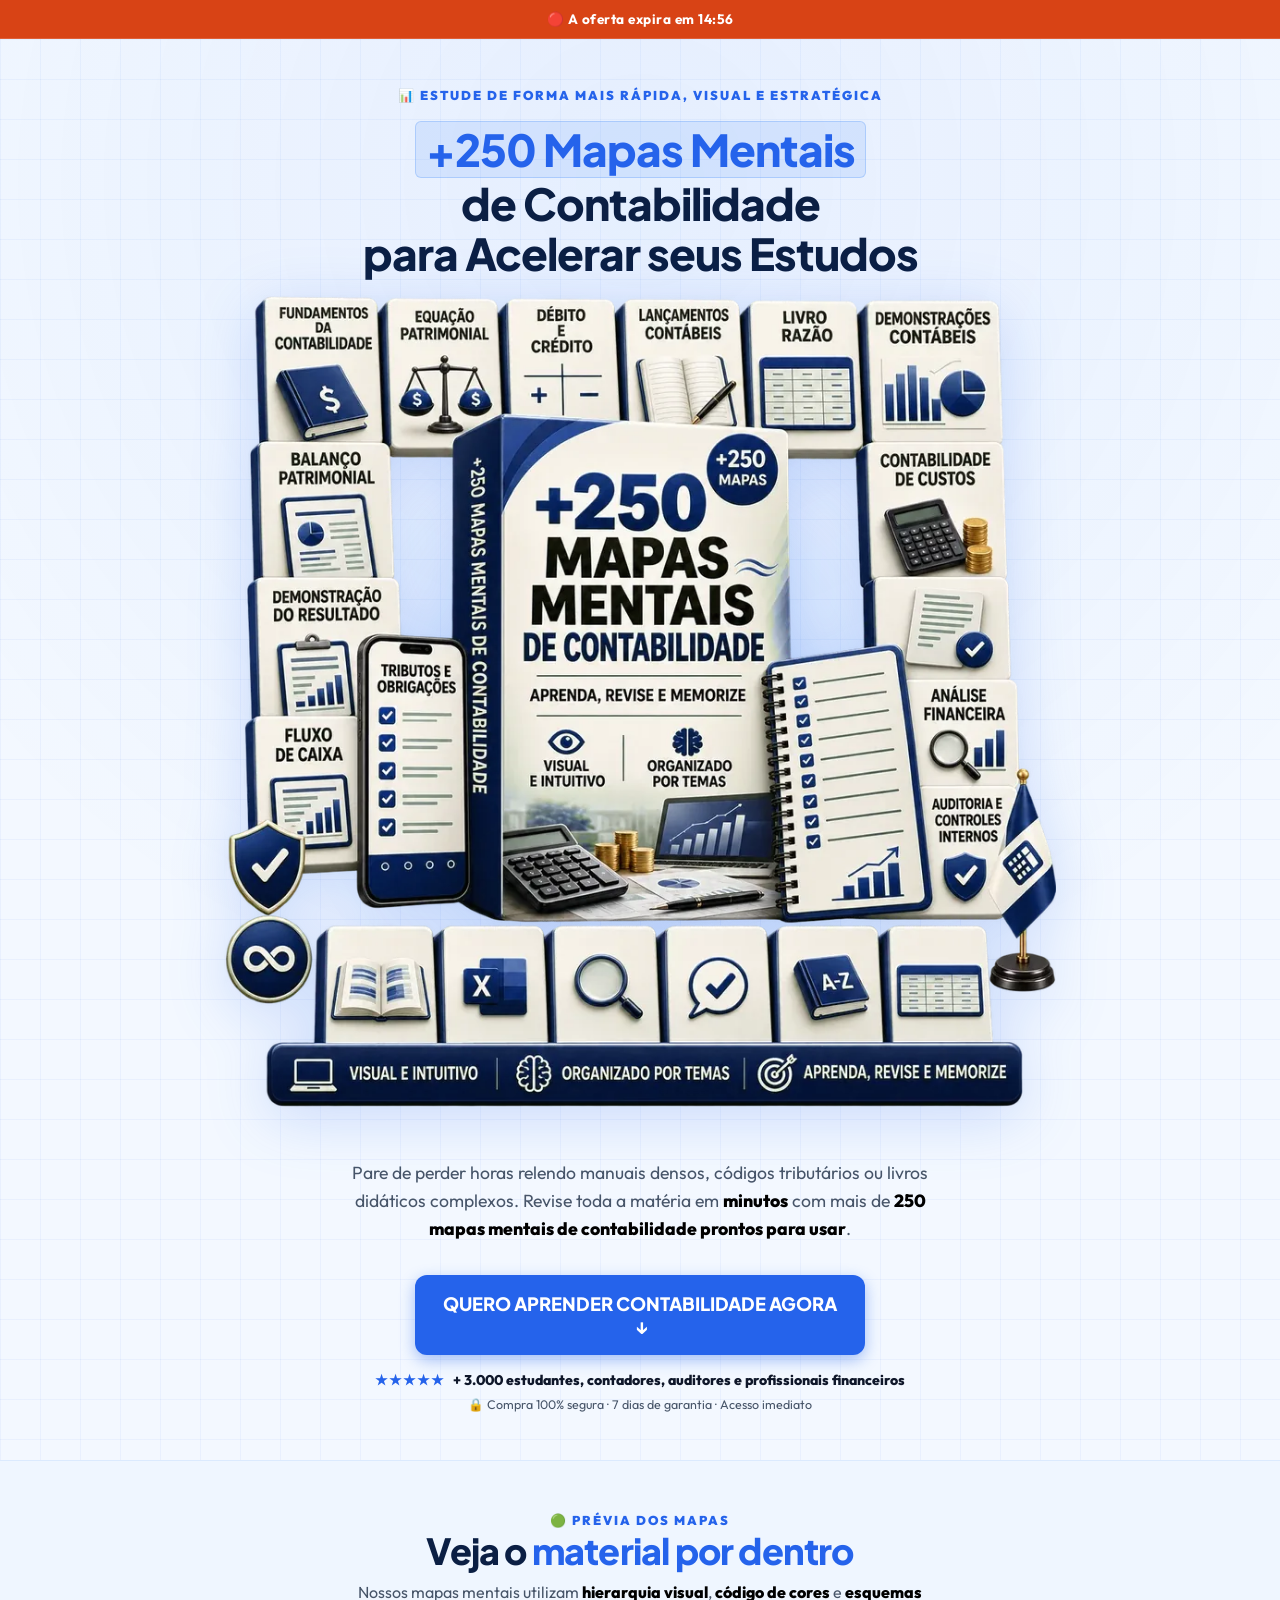
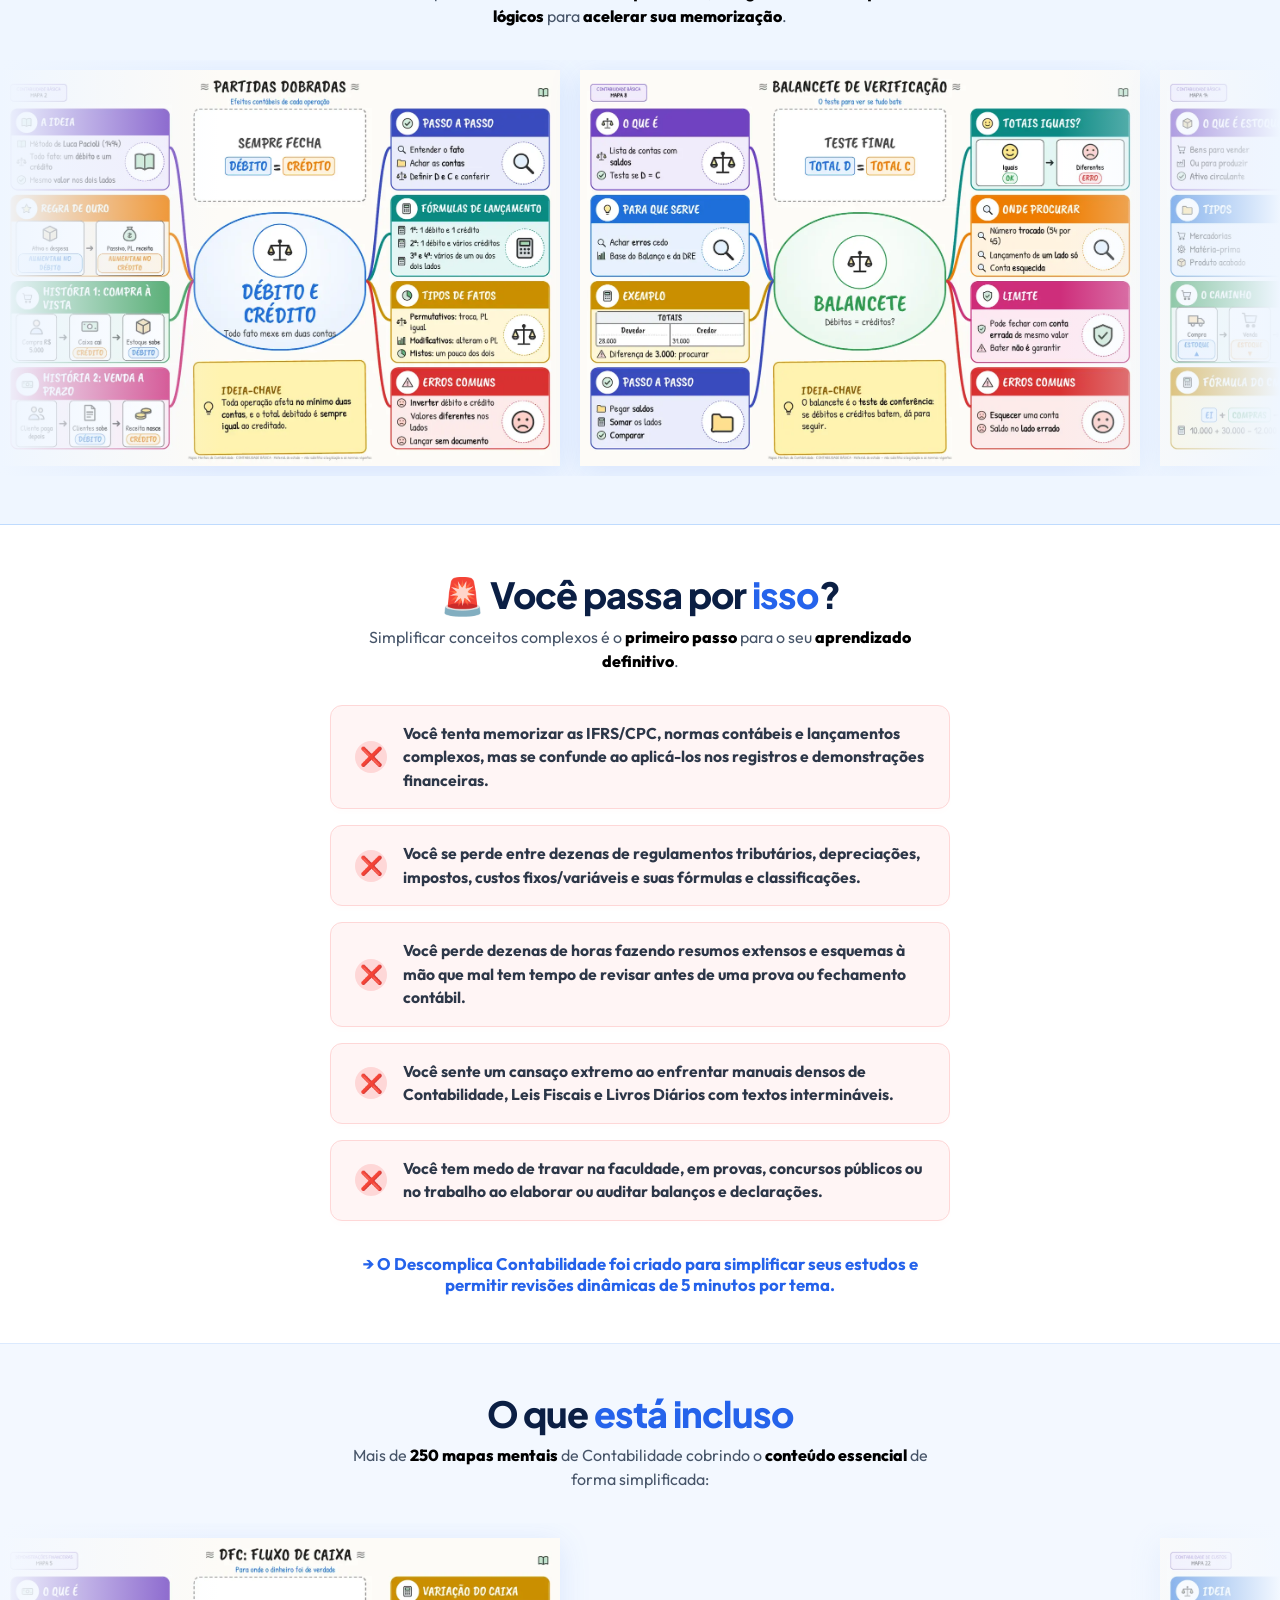
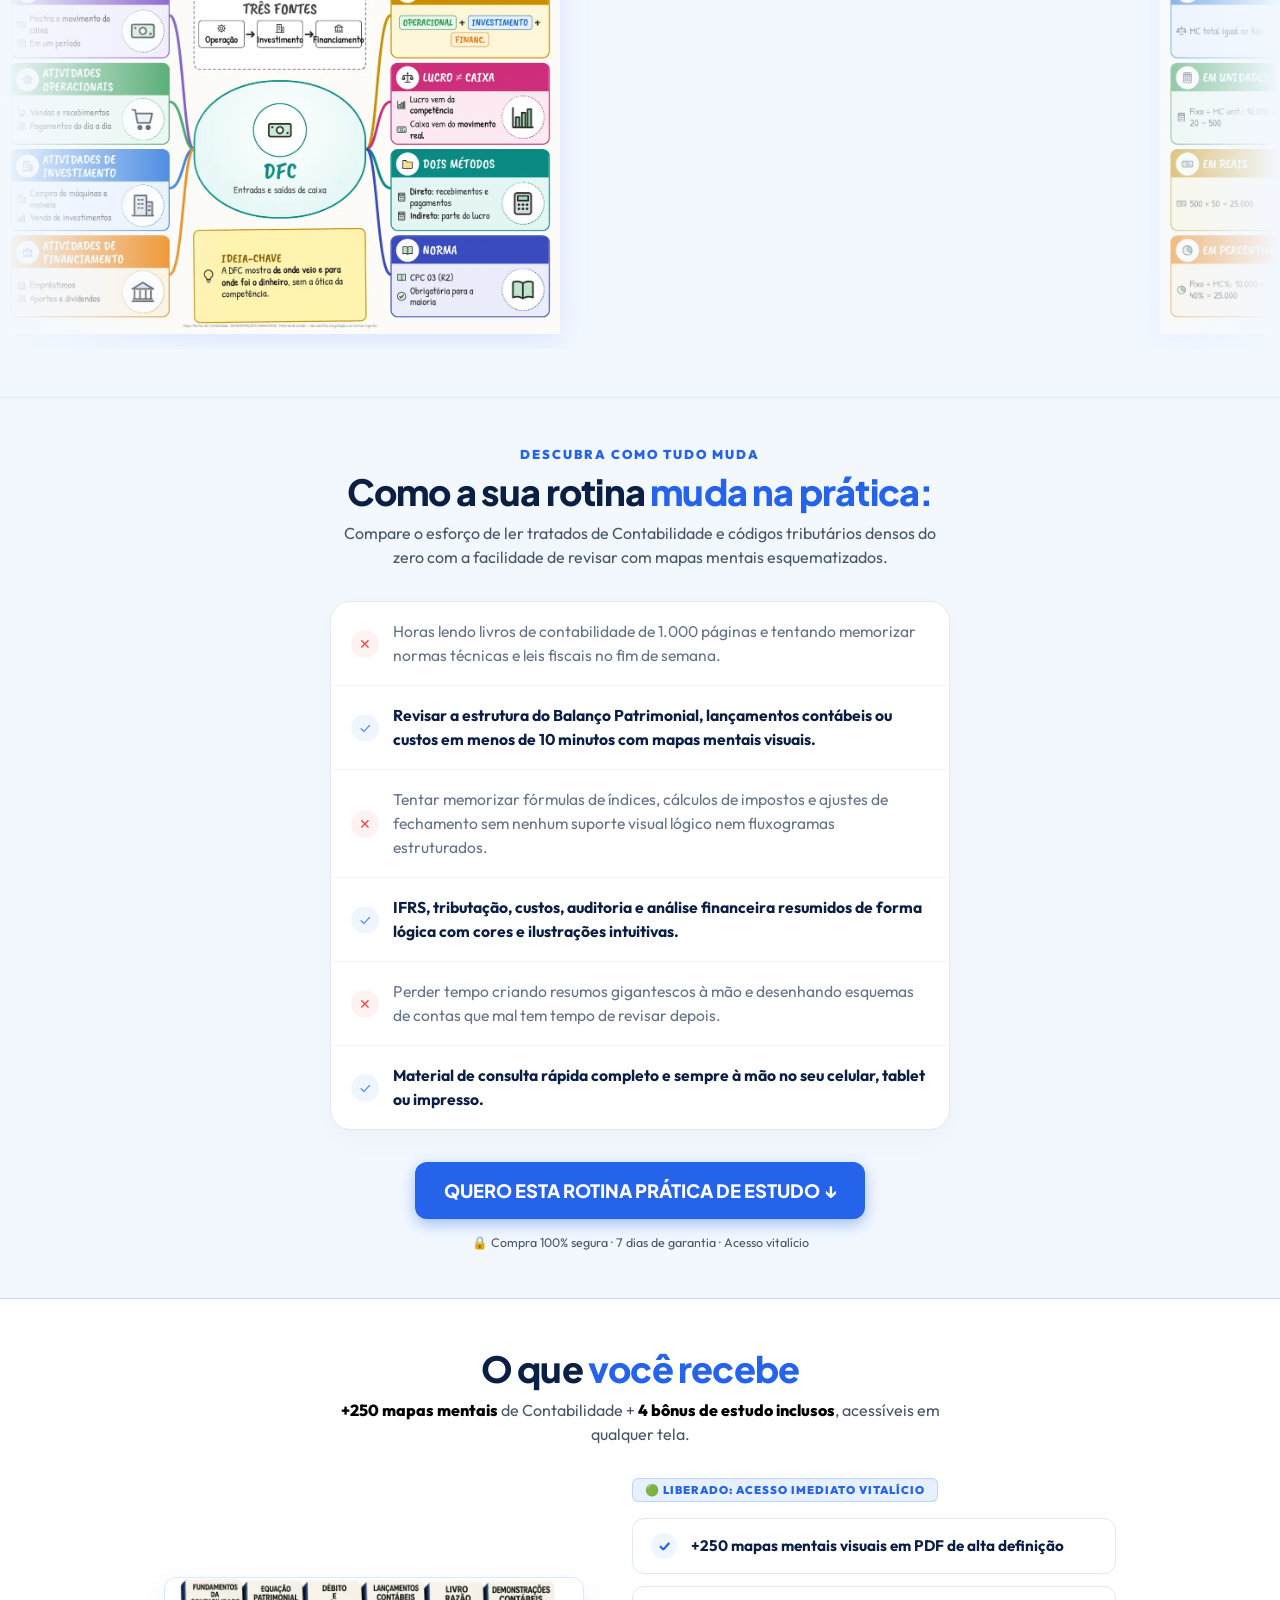
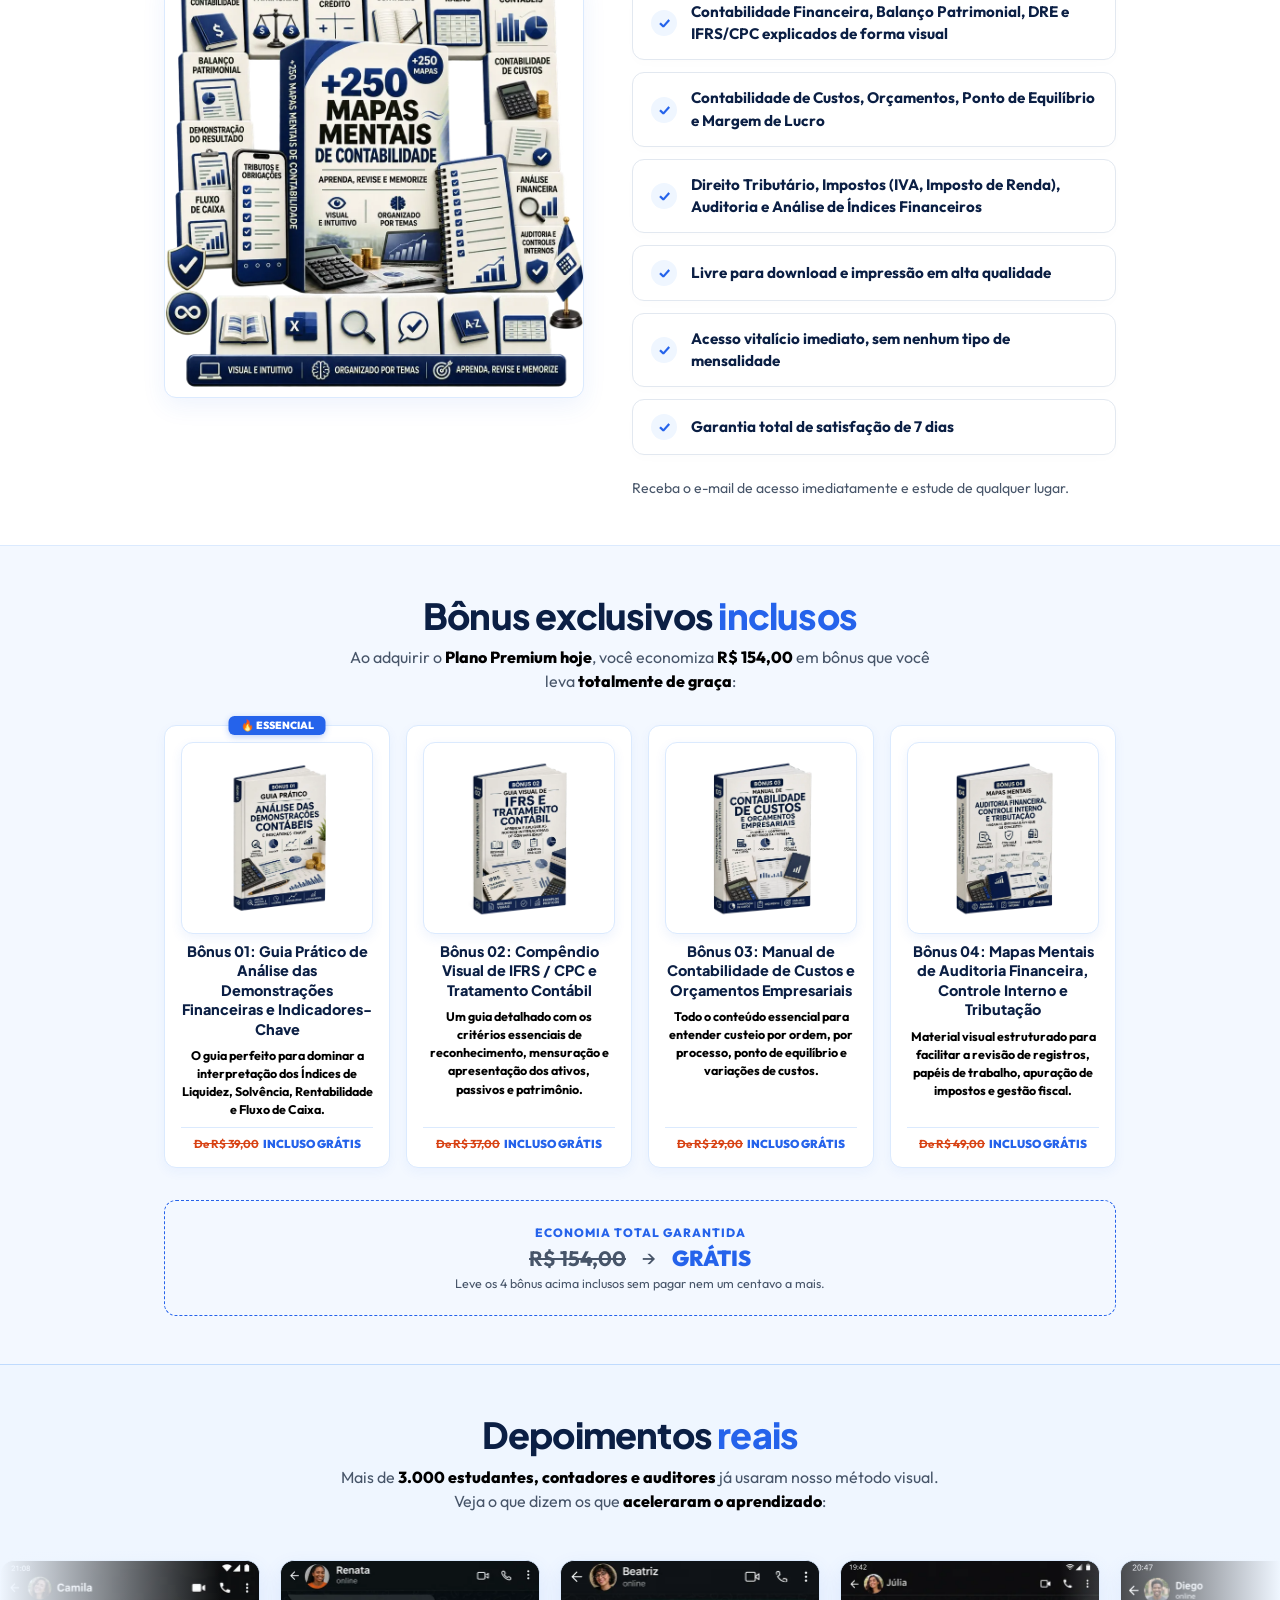
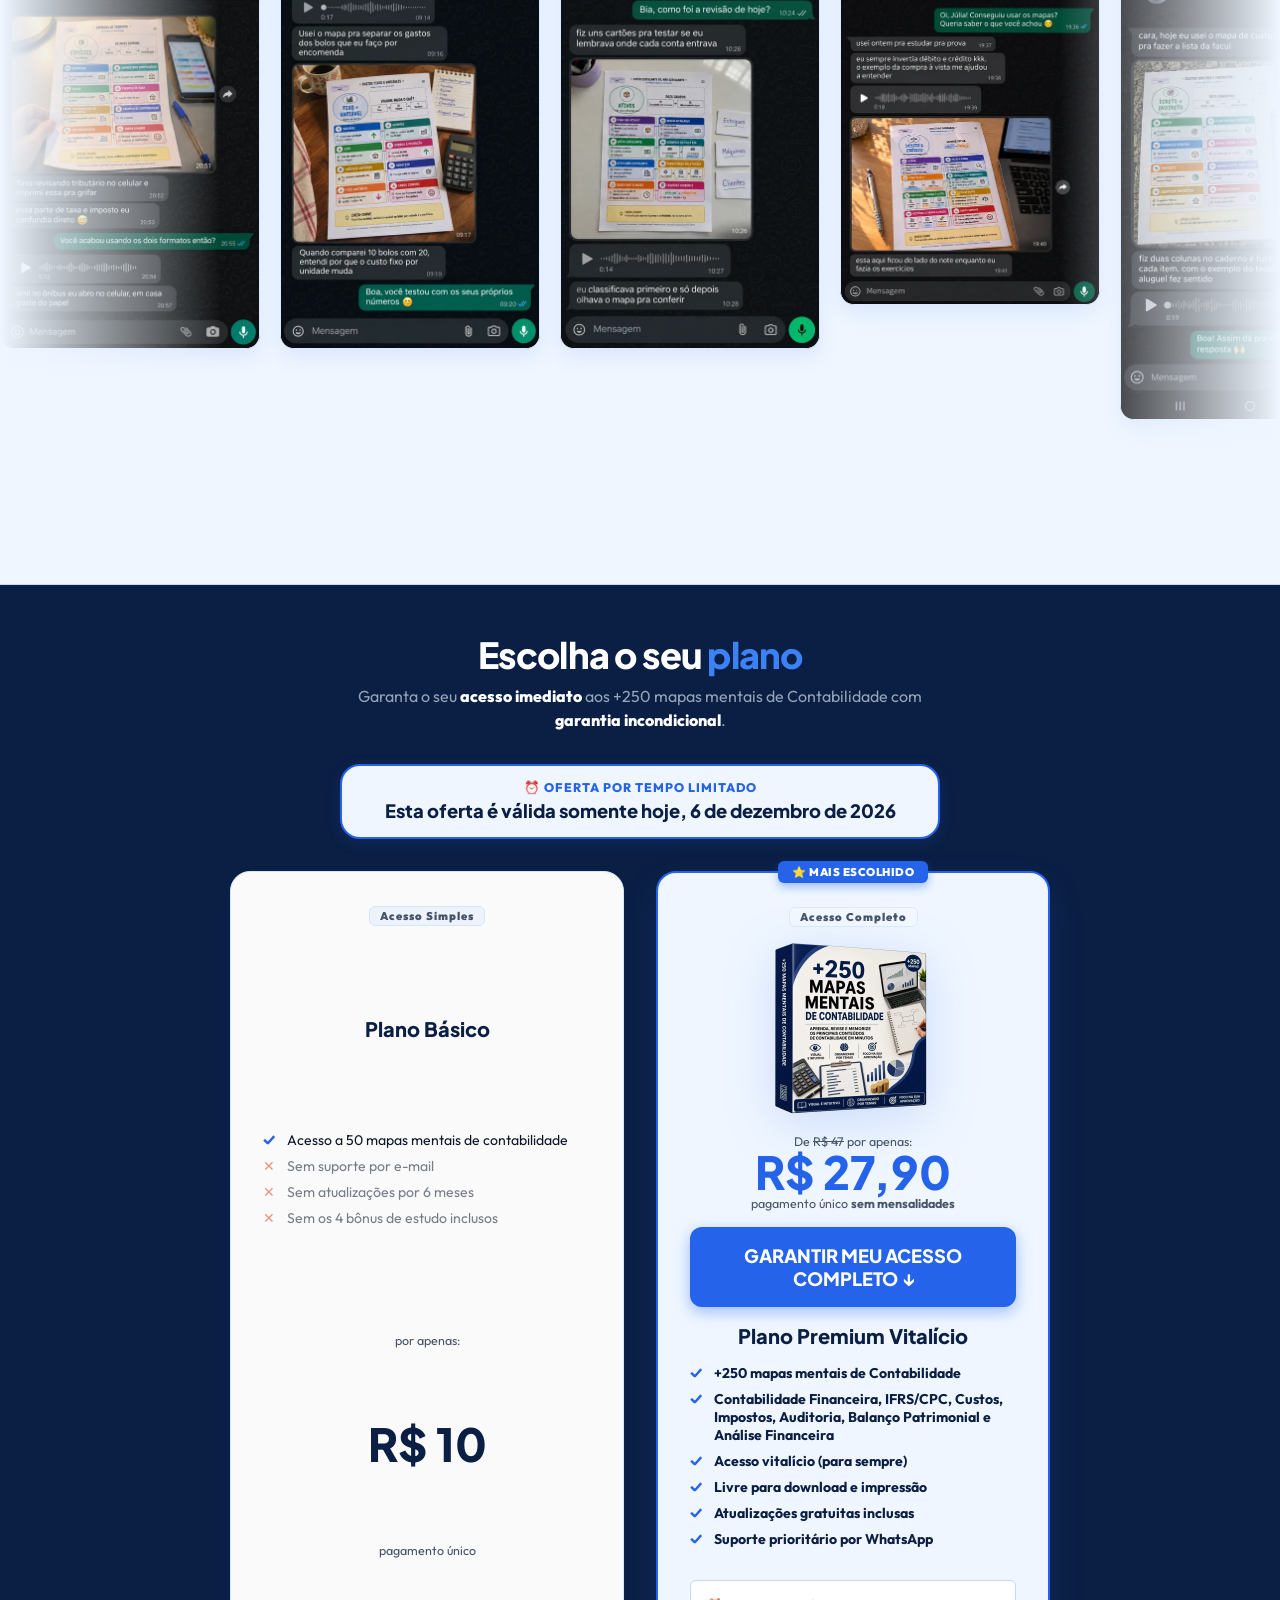
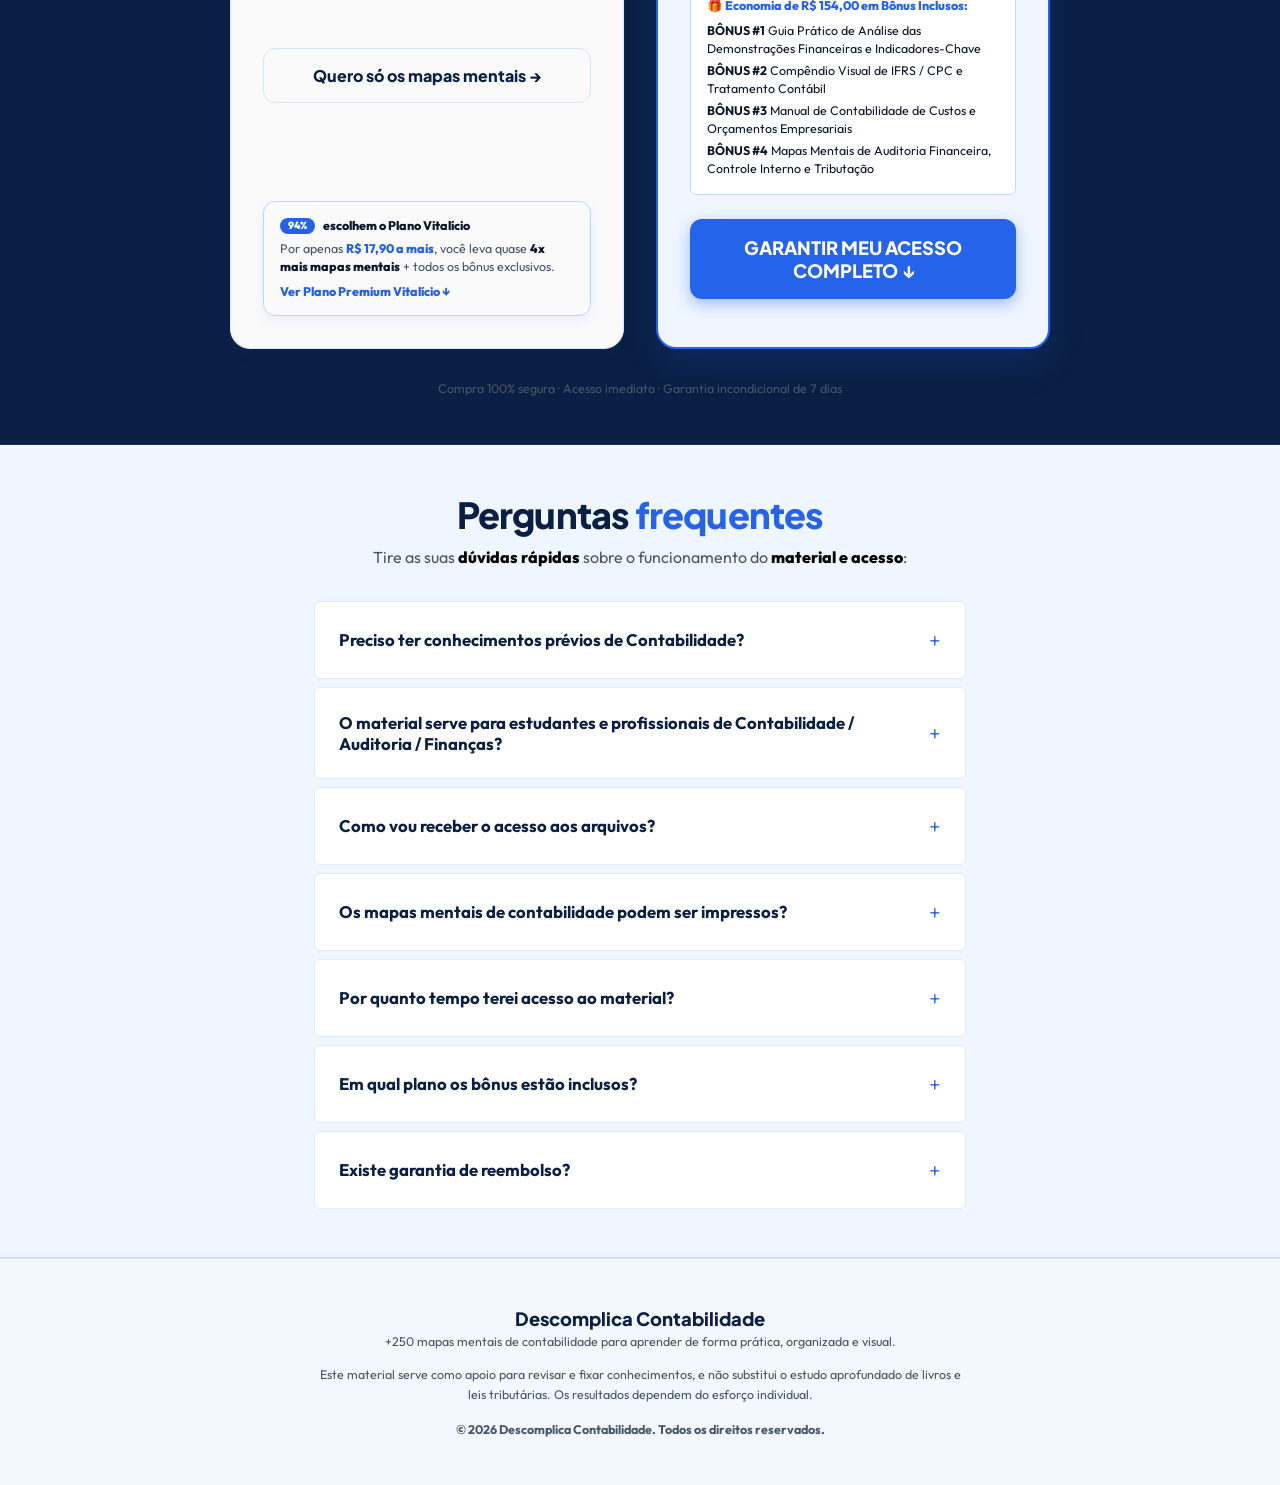
==== commit 70eee0d7: "Repassa UTMs para o checkout da Cakto (links e pop-up) Co-Authored-By: Claude Sonnet 5.5 <noreply@an" ====
--- a/index.html
+++ b/index.html
@@ -79,7 +79,7 @@
       var queryParams = window.location.search;
       if (!queryParams || queryParams.length <= 1) return;
       var params = new URLSearchParams(queryParams);
-      var links = document.querySelectorAll('a[href*="pay.hotmart.com"], a[href*="pay.kiwify.com"]');
+      var links = document.querySelectorAll('a[href*="pay.hotmart.com"], a[href*="pay.kiwify.com"], a[href*="pay.cakto.com.br"]');
       links.forEach(function(link) {
         try {
           var url = new URL(link.href);
@@ -600,7 +600,8 @@
       if (!basicBtn || !overlay) return;
       function open() { overlay.classList.add('open'); }
       function close() { overlay.classList.remove('open'); }
-      function go(url) { close(); window.open(url, '_blank', 'noopener'); }
+      function withParams(url) { try { var u = new URL(url, location.href); new URLSearchParams(location.search).forEach(function (v, k) { if (!u.searchParams.has(k)) u.searchParams.set(k, v); }); return u.toString(); } catch (e) { return url; } }
+      function go(url) { close(); window.open(withParams(url), '_blank', 'noopener'); }
       basicBtn.addEventListener('click', function (e) { e.preventDefault(); open(); });
       document.getElementById('upsellYes').addEventListener('click', function () { go(UPSELL_URL); });
       document.getElementById('upsellNo').addEventListener('click', function () { go(basicBtn.href); });
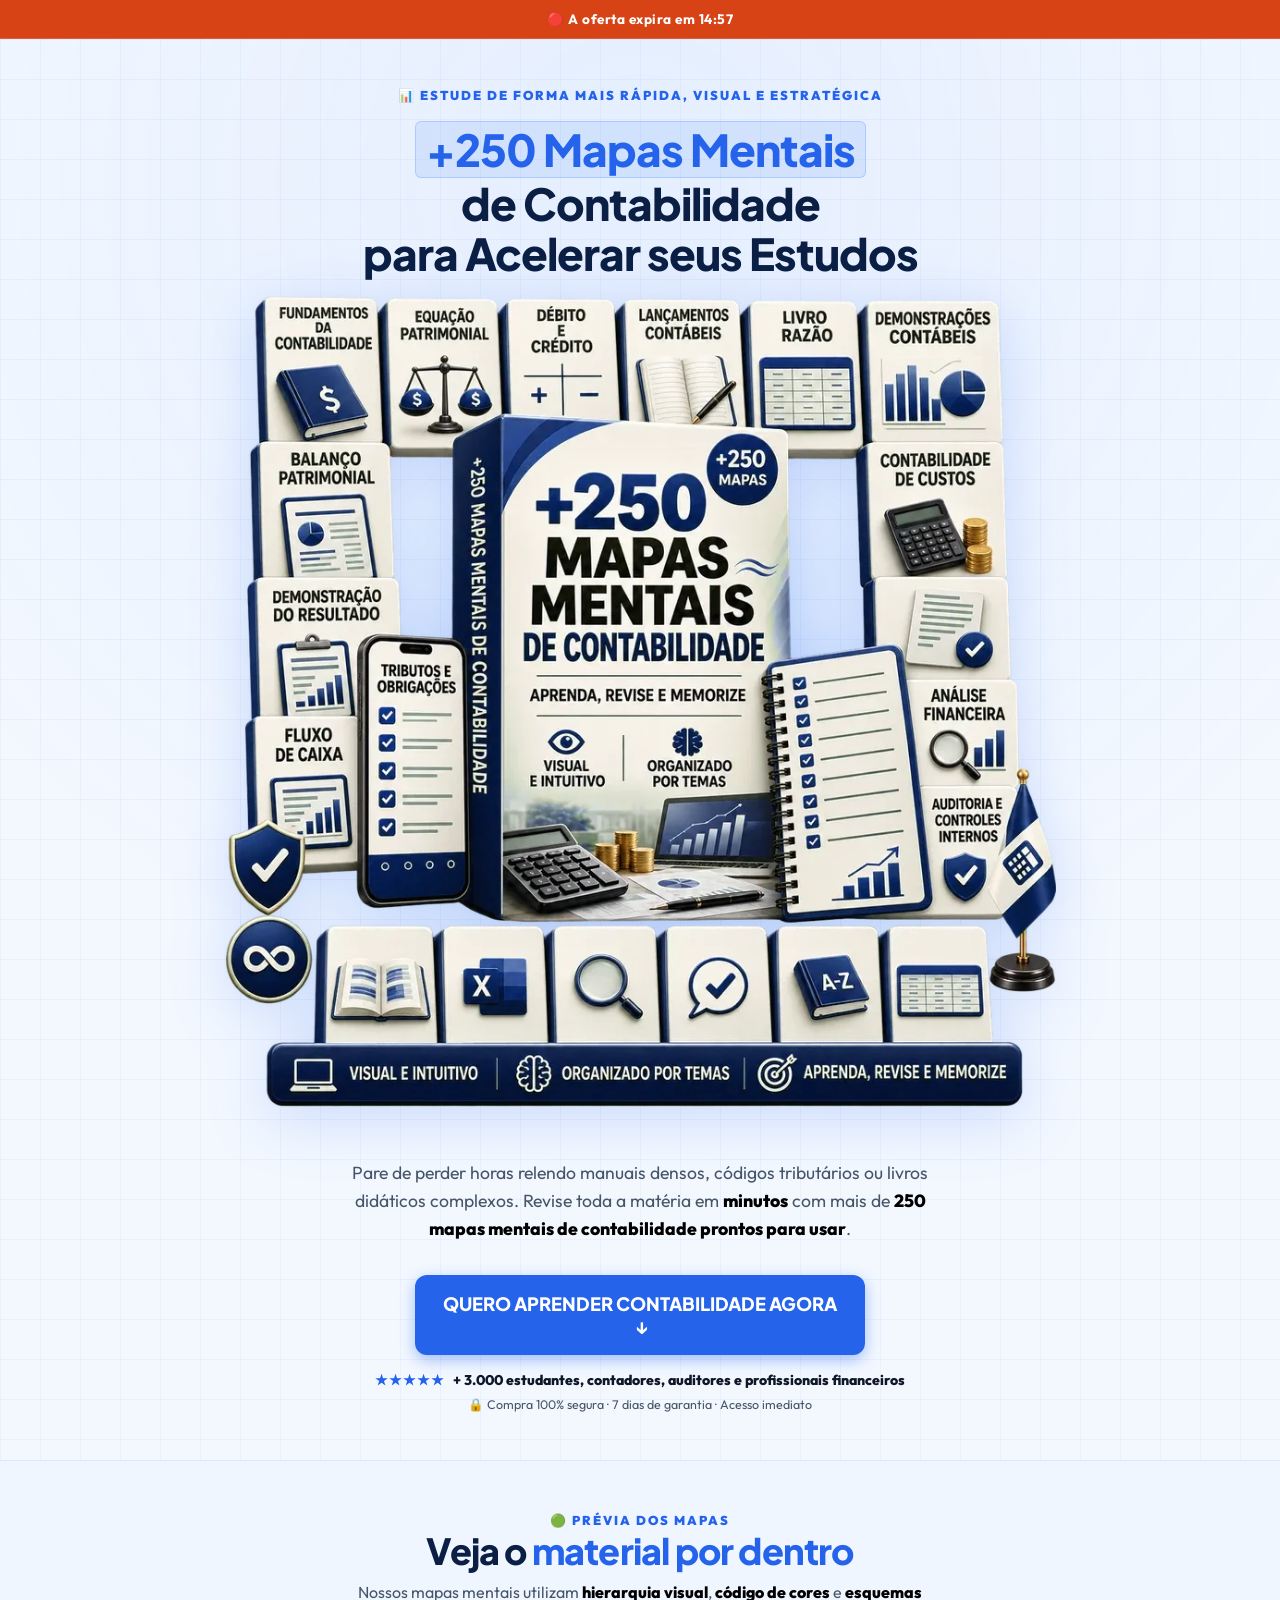
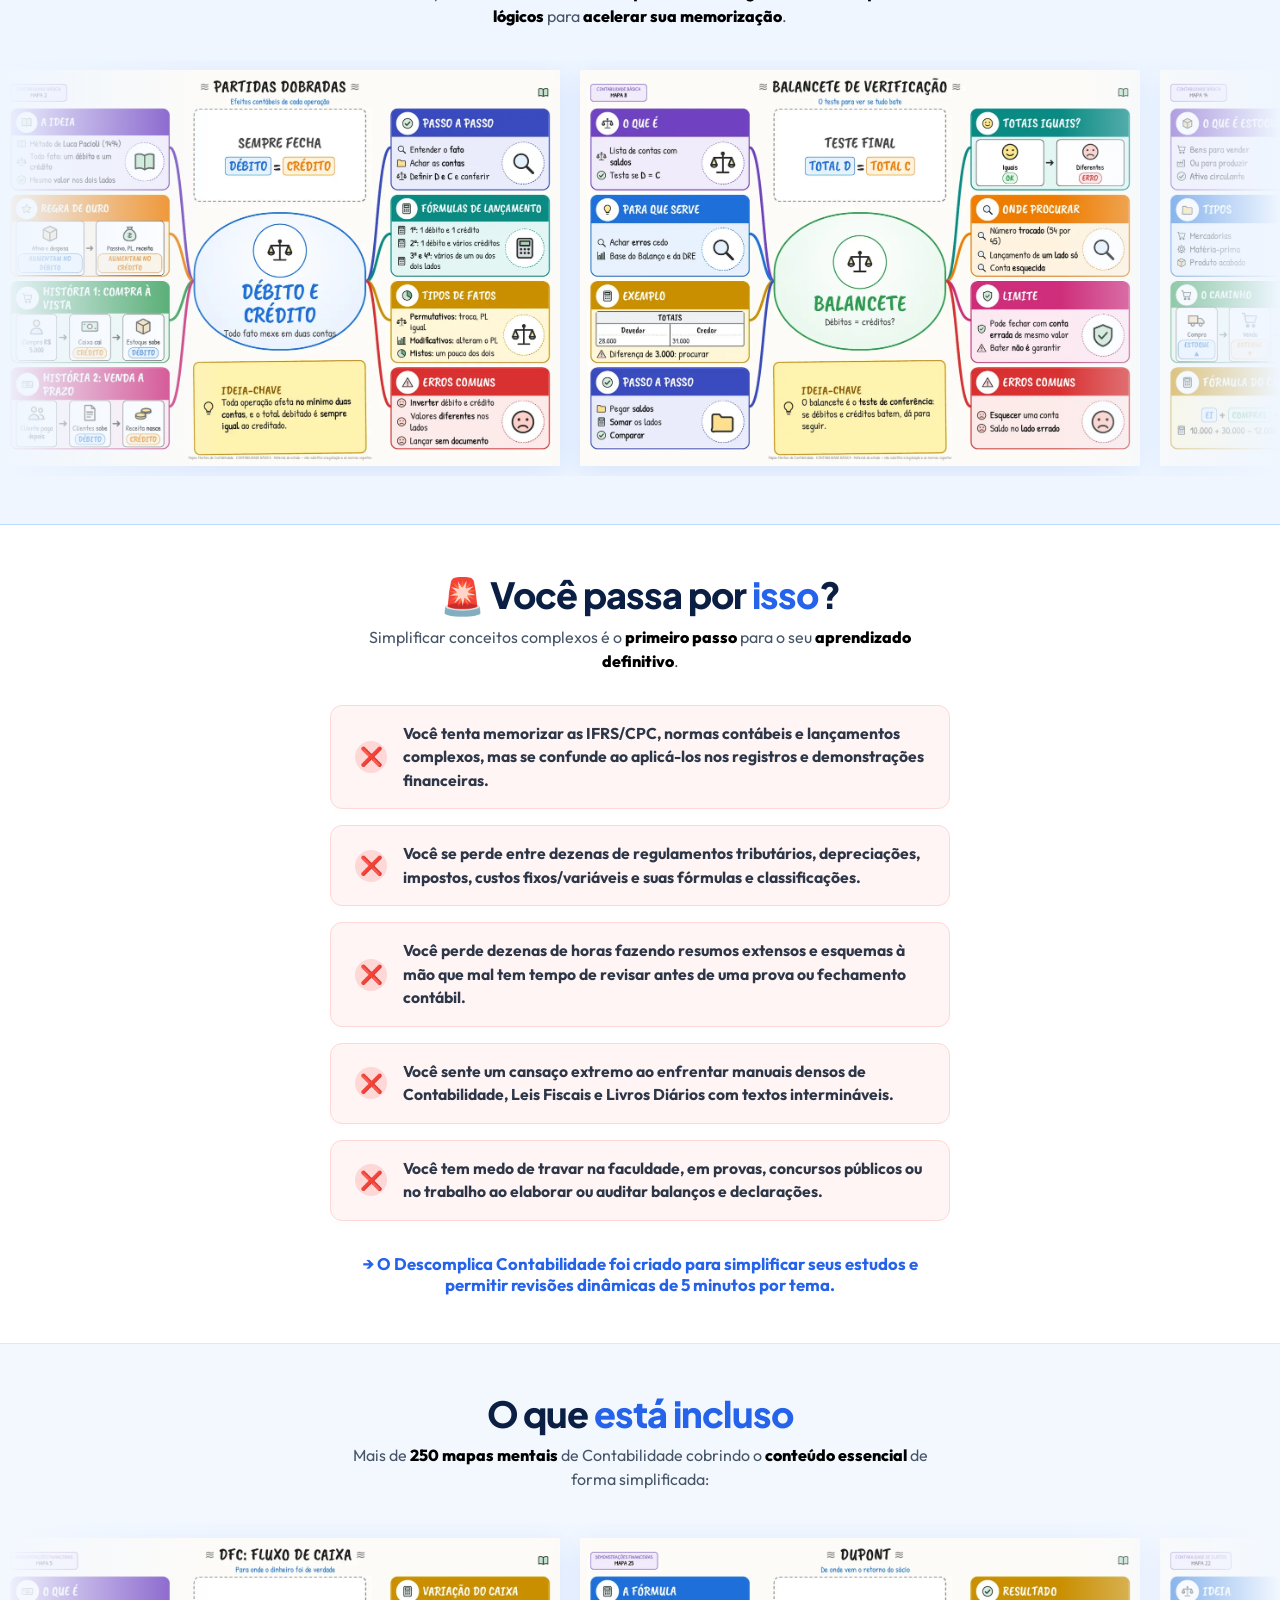
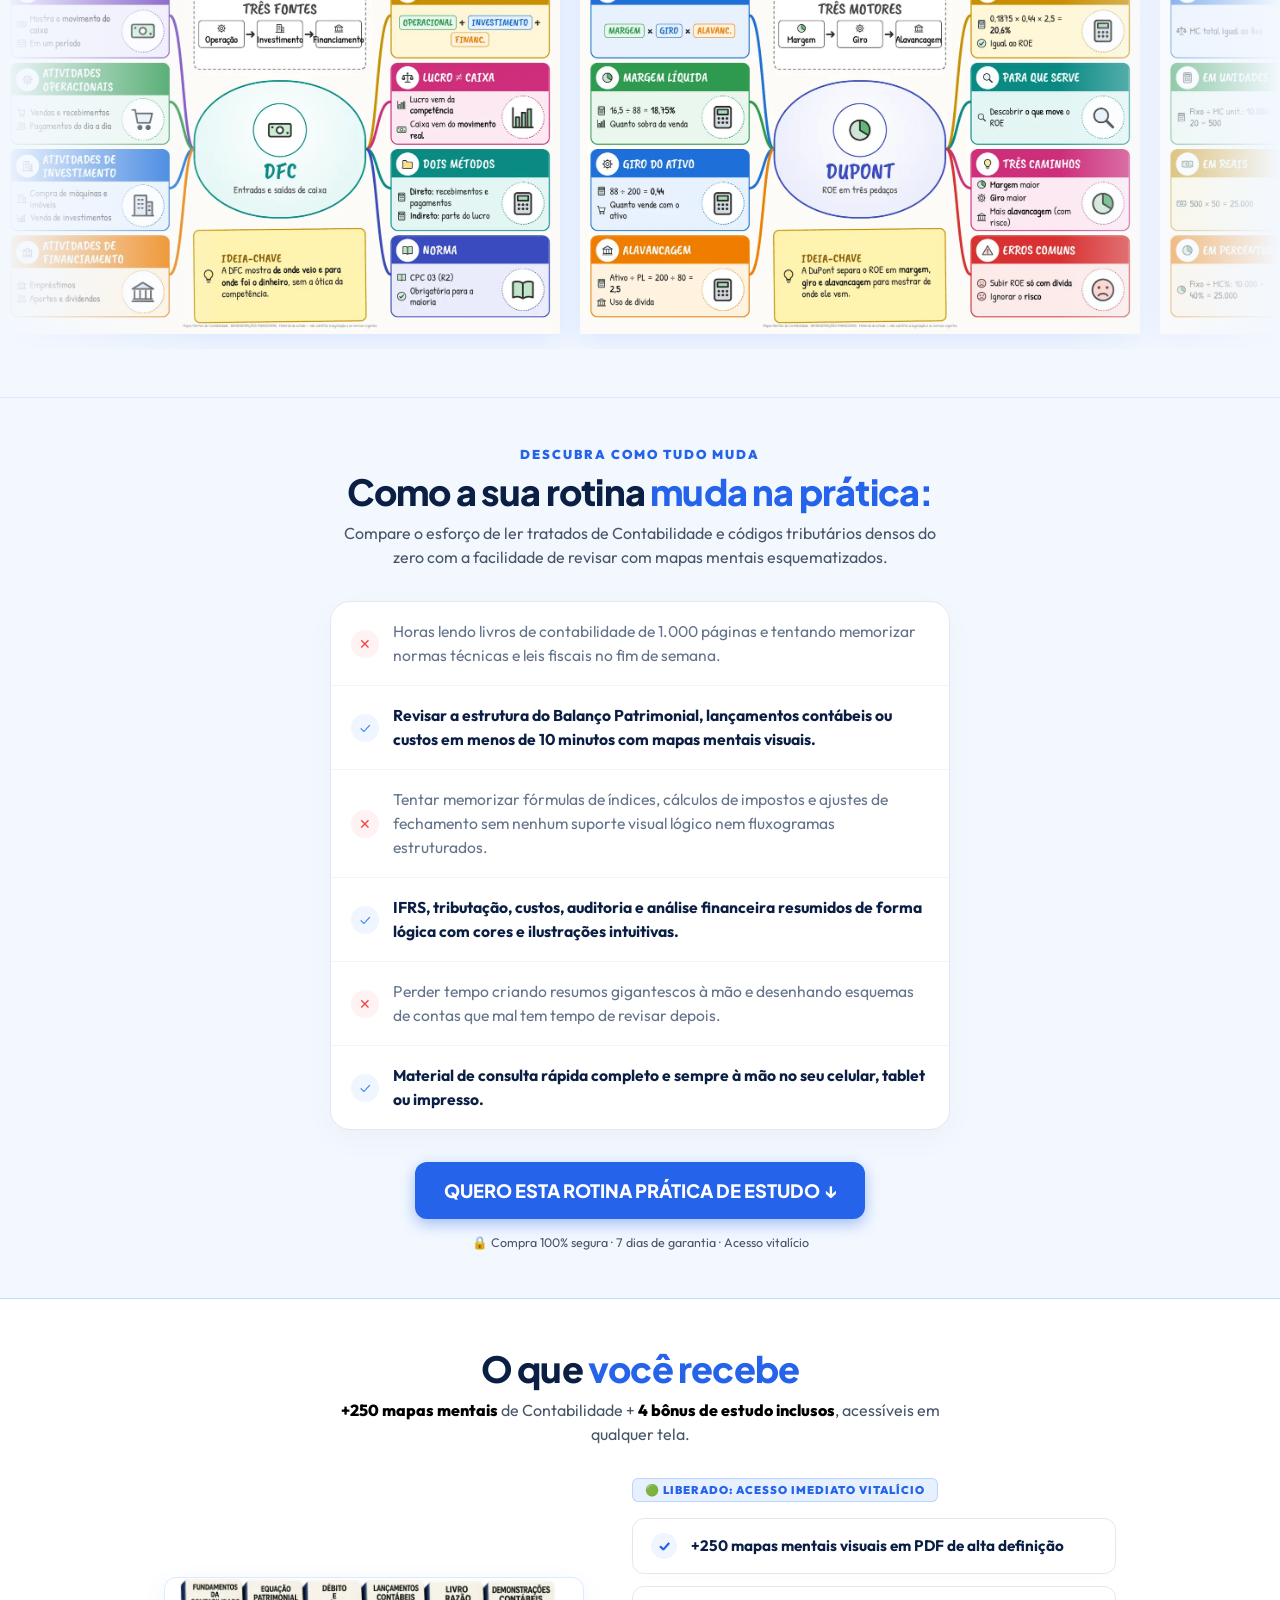
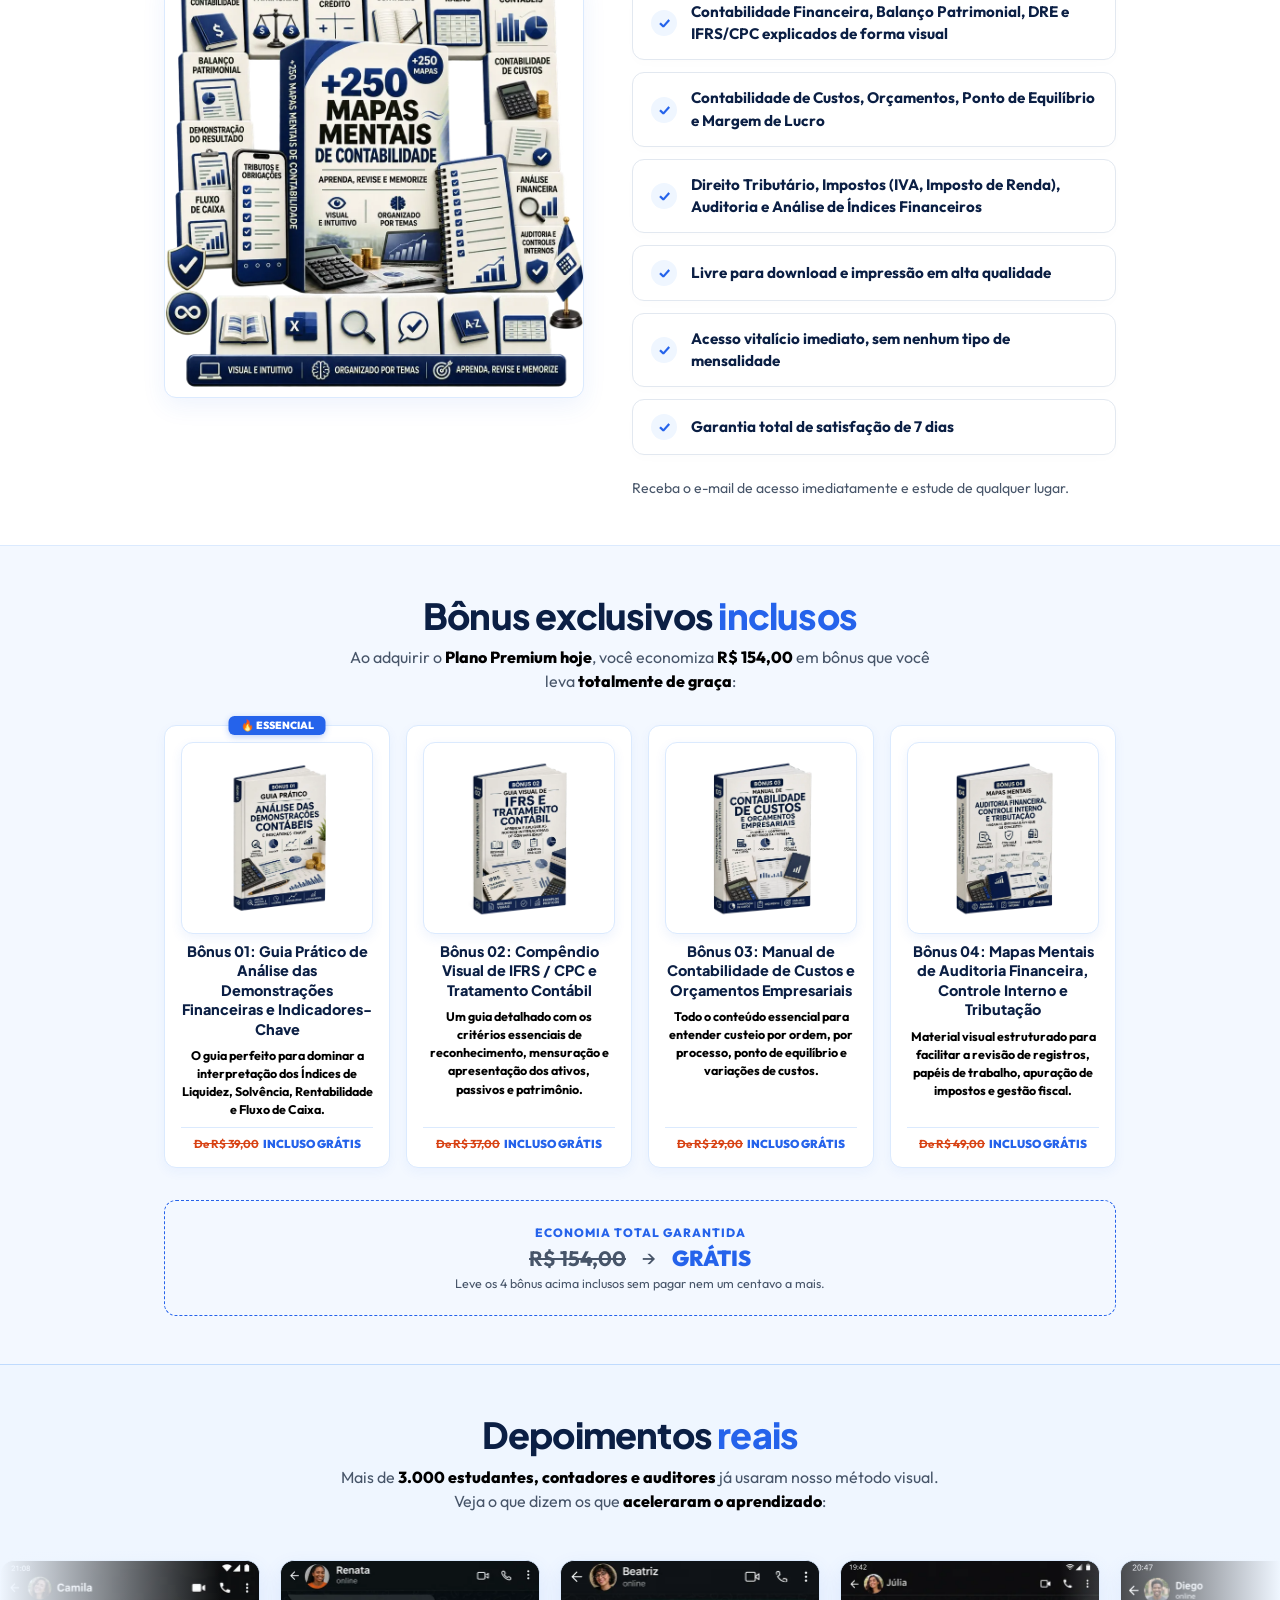
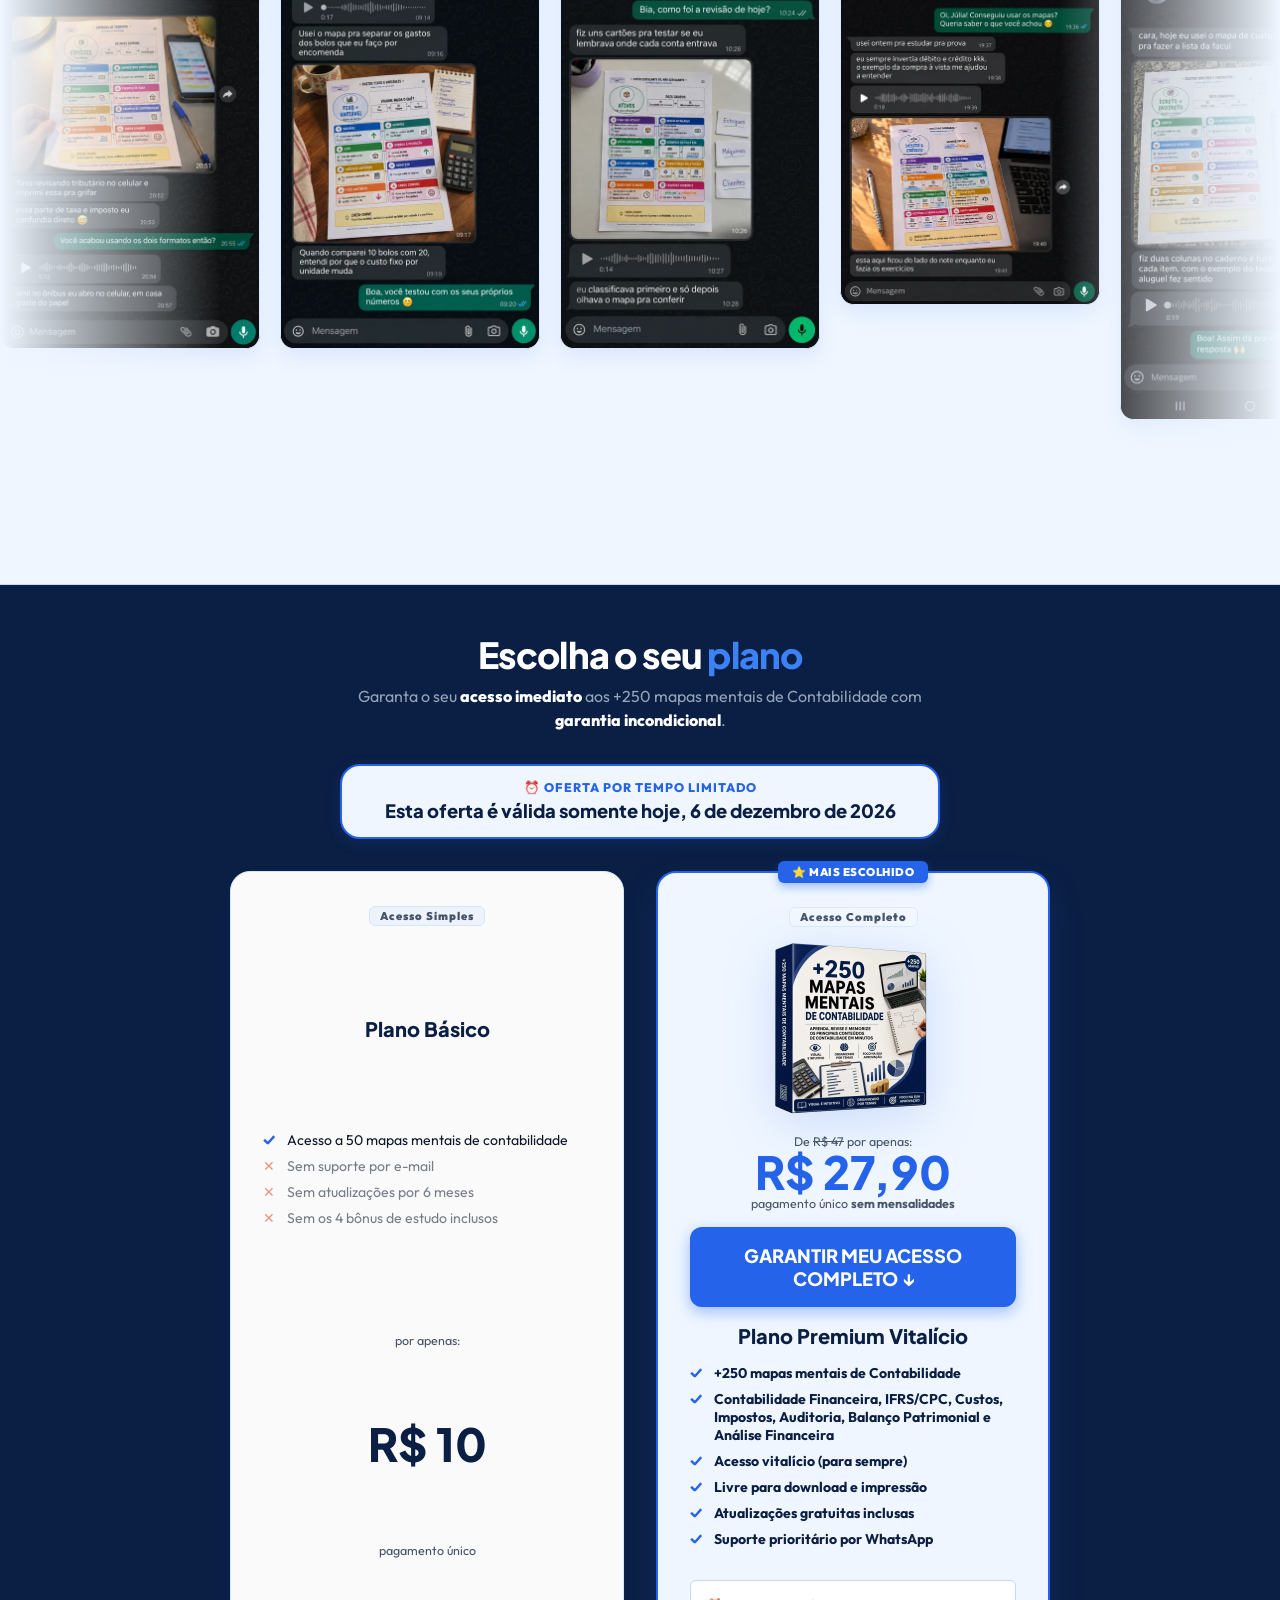
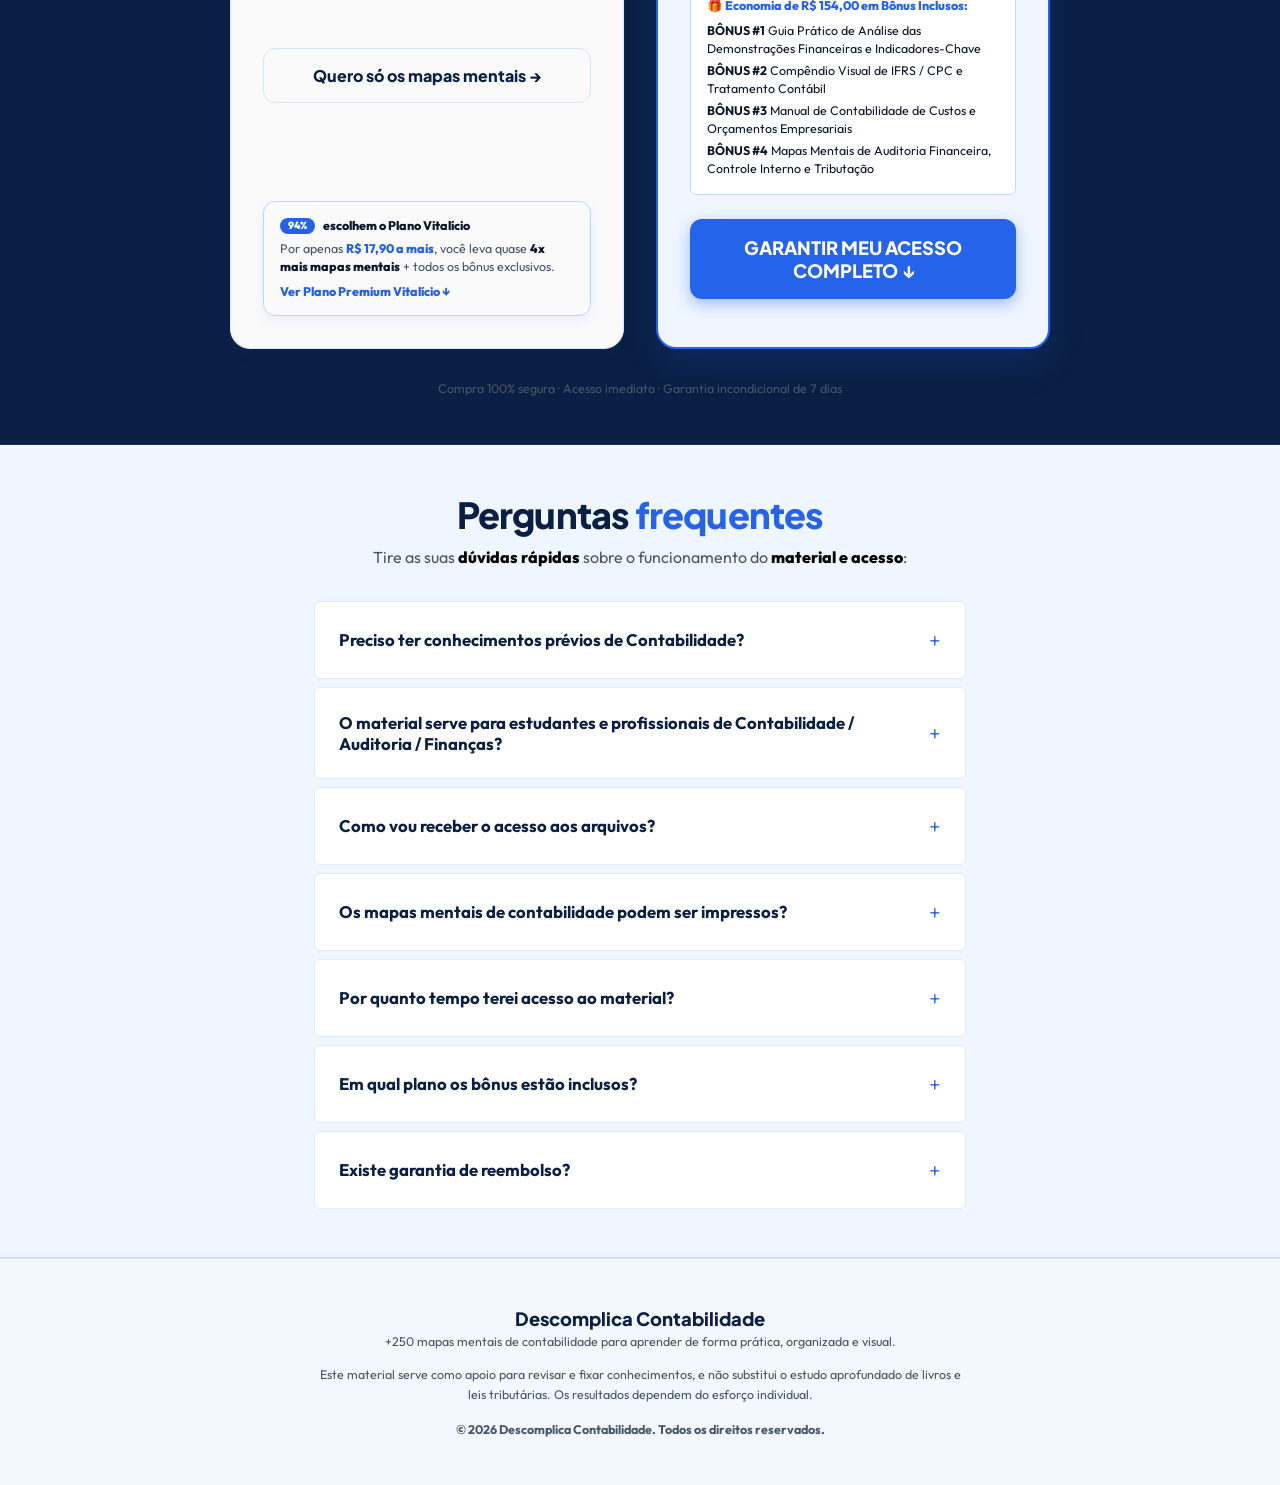
==== commit 12204750: "Bloqueia botao direito, copia e atalhos de inspecao Co-Authored-By: Claude Sonnet 5.5 <noreply@anthr" ====
--- a/index.html
+++ b/index.html
@@ -610,5 +610,19 @@
       document.addEventListener('keydown', function (e) { if (e.key === 'Escape') close(); });
     })();
   </script>
+<script>
+/* Protecao basica: bloqueia botao direito, atalhos de copiar/inspecionar e arrastar imagens */
+(function(){
+  var ok=function(e){var t=e.target&&e.target.tagName;return t==="INPUT"||t==="TEXTAREA";};
+  document.addEventListener("contextmenu",function(e){e.preventDefault();});
+  document.addEventListener("dragstart",function(e){e.preventDefault();});
+  document.addEventListener("selectstart",function(e){if(!ok(e))e.preventDefault();});
+  document.addEventListener("copy",function(e){if(!ok(e))e.preventDefault();});
+  document.addEventListener("keydown",function(e){
+    var k=(e.key||"").toLowerCase(),c=e.ctrlKey||e.metaKey;
+    if(e.key==="F12"||(c&&e.shiftKey&&["i","j","c"].indexOf(k)>-1)||(c&&["u","s"].indexOf(k)>-1)){e.preventDefault();}
+  });
+})();
+</script>
 </body>
 </html>
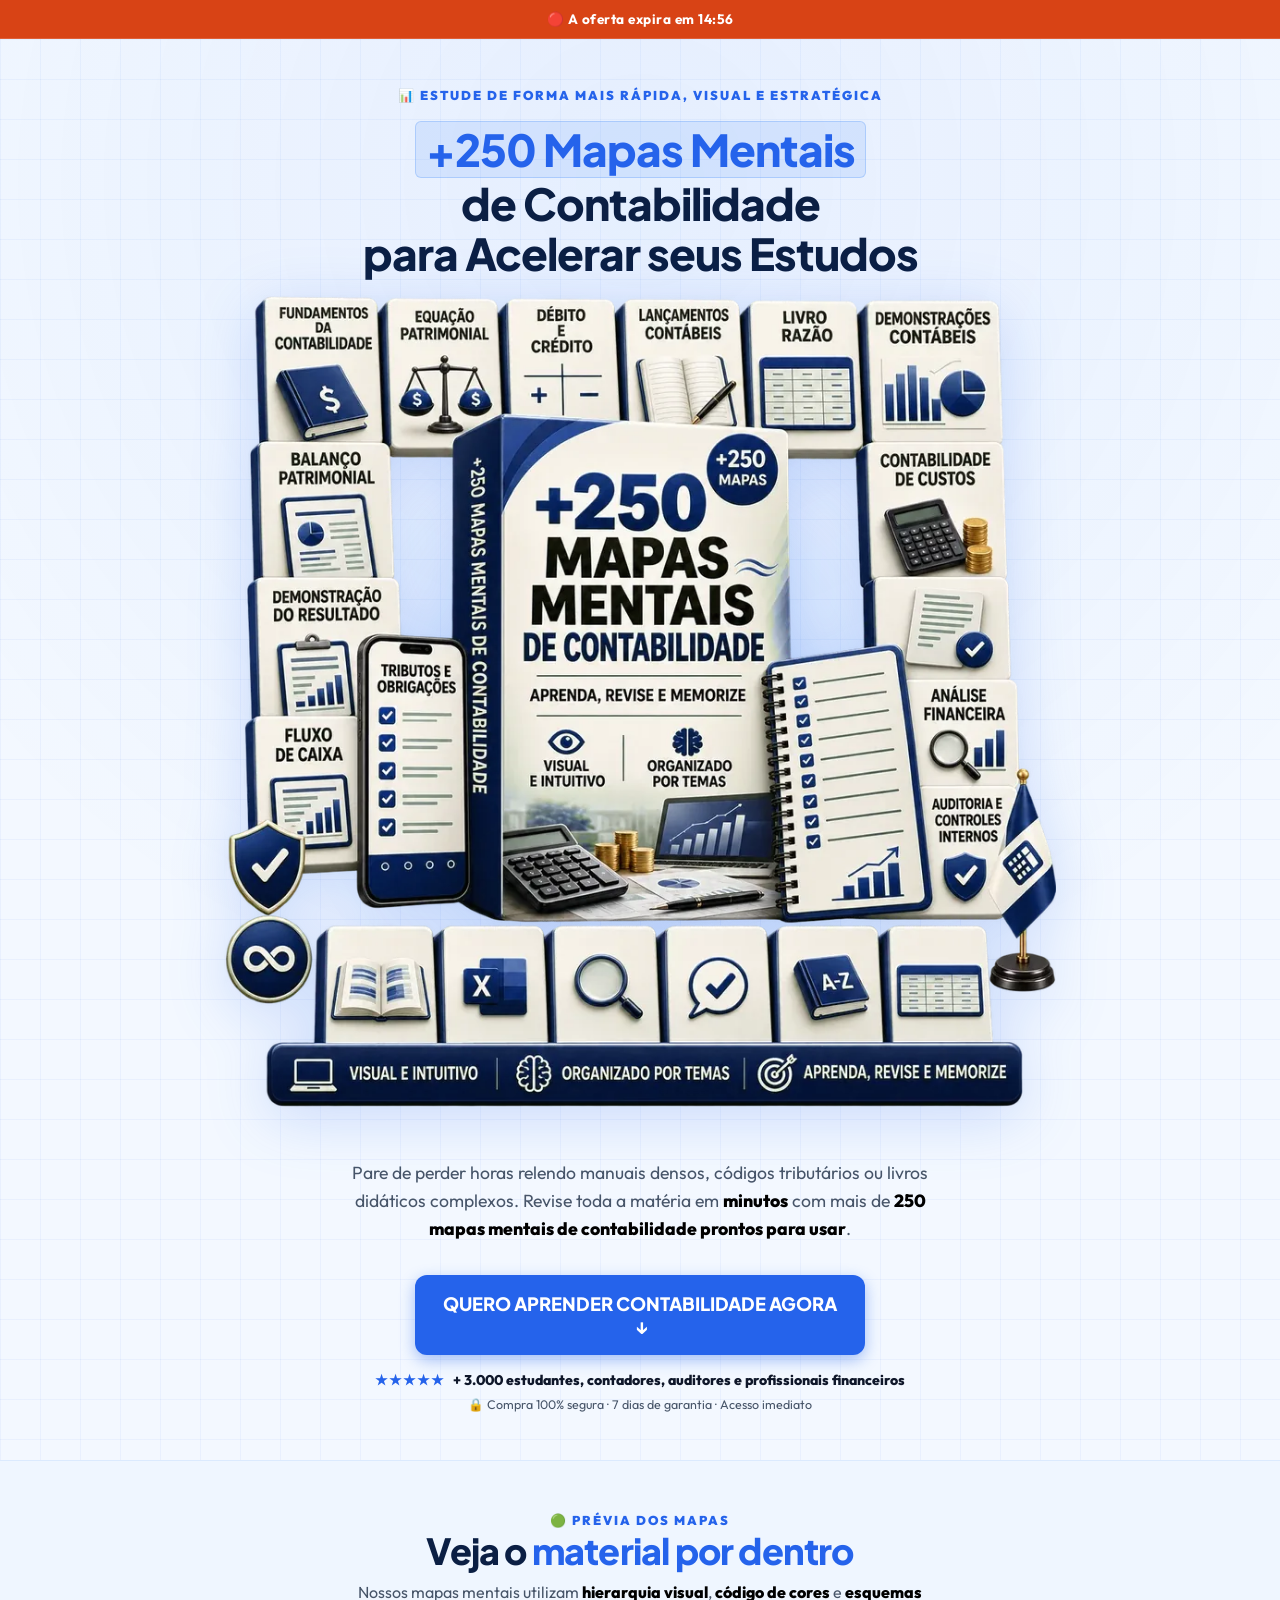
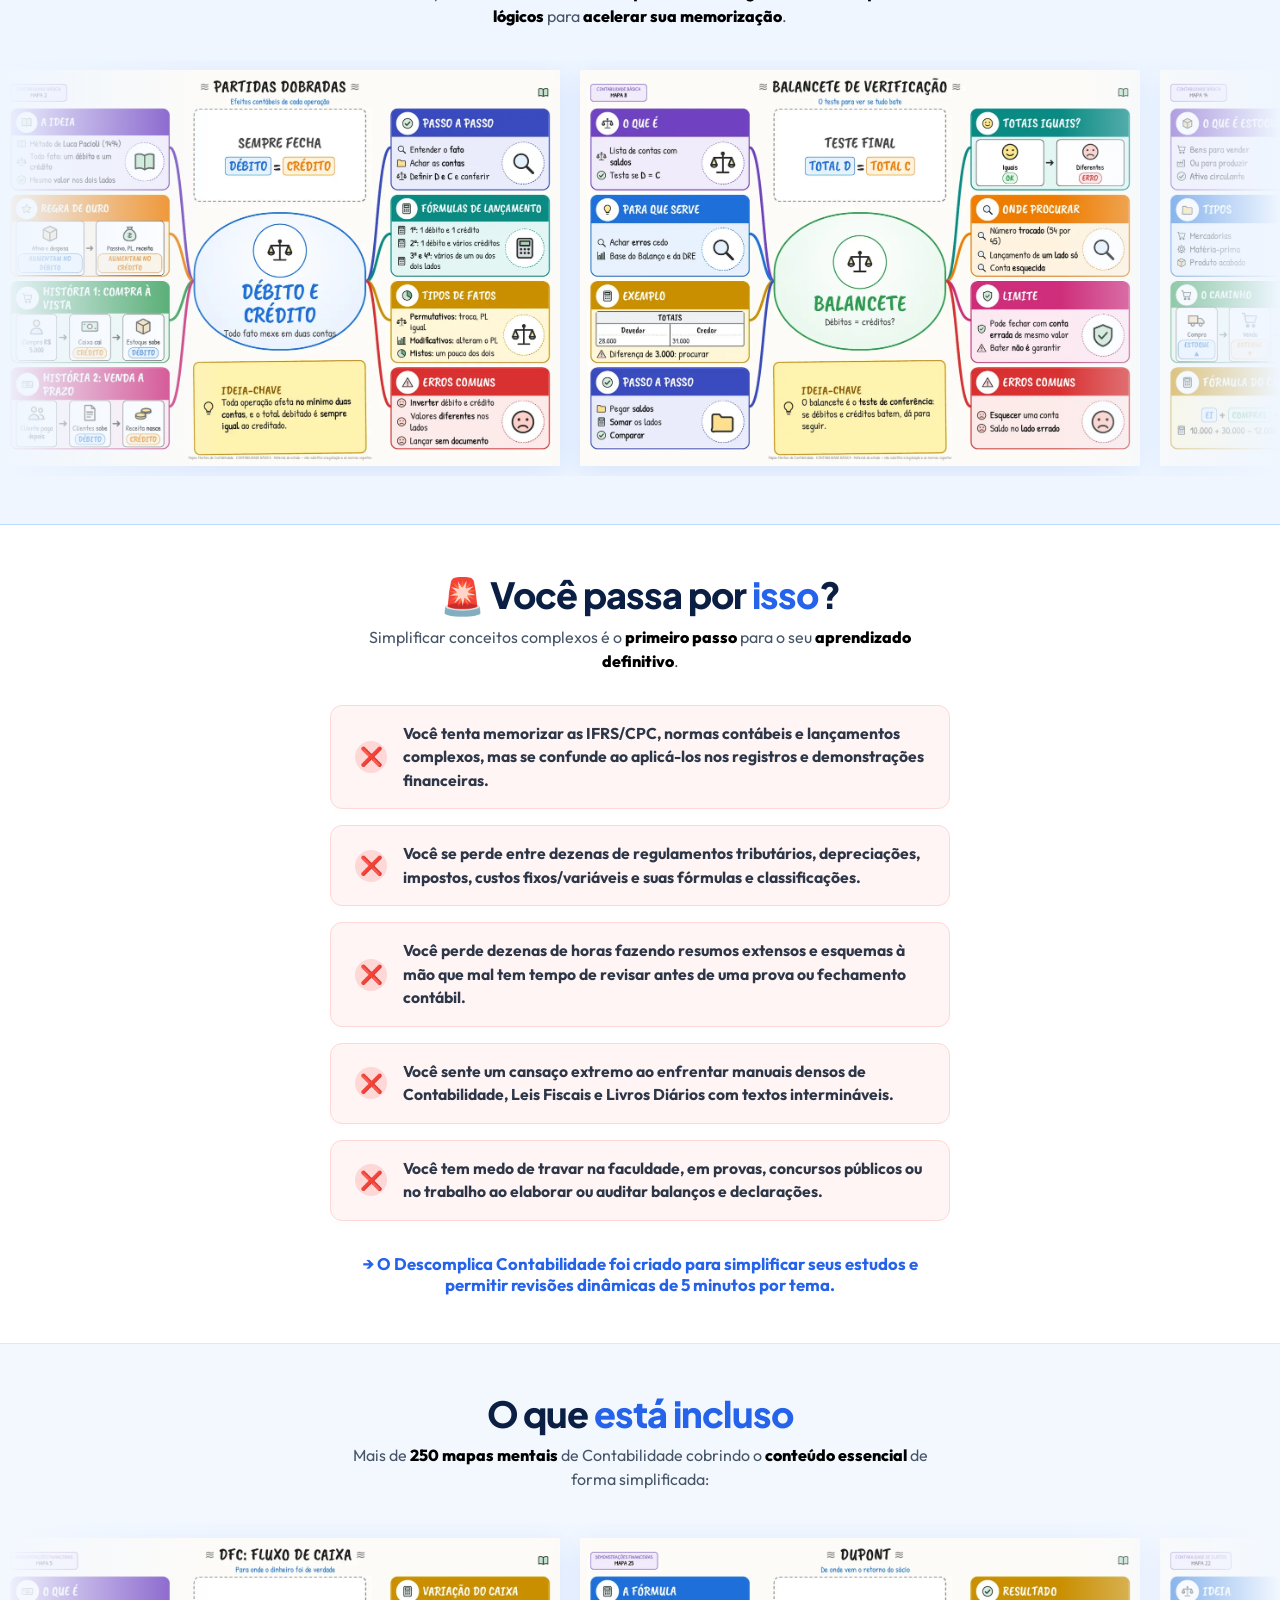
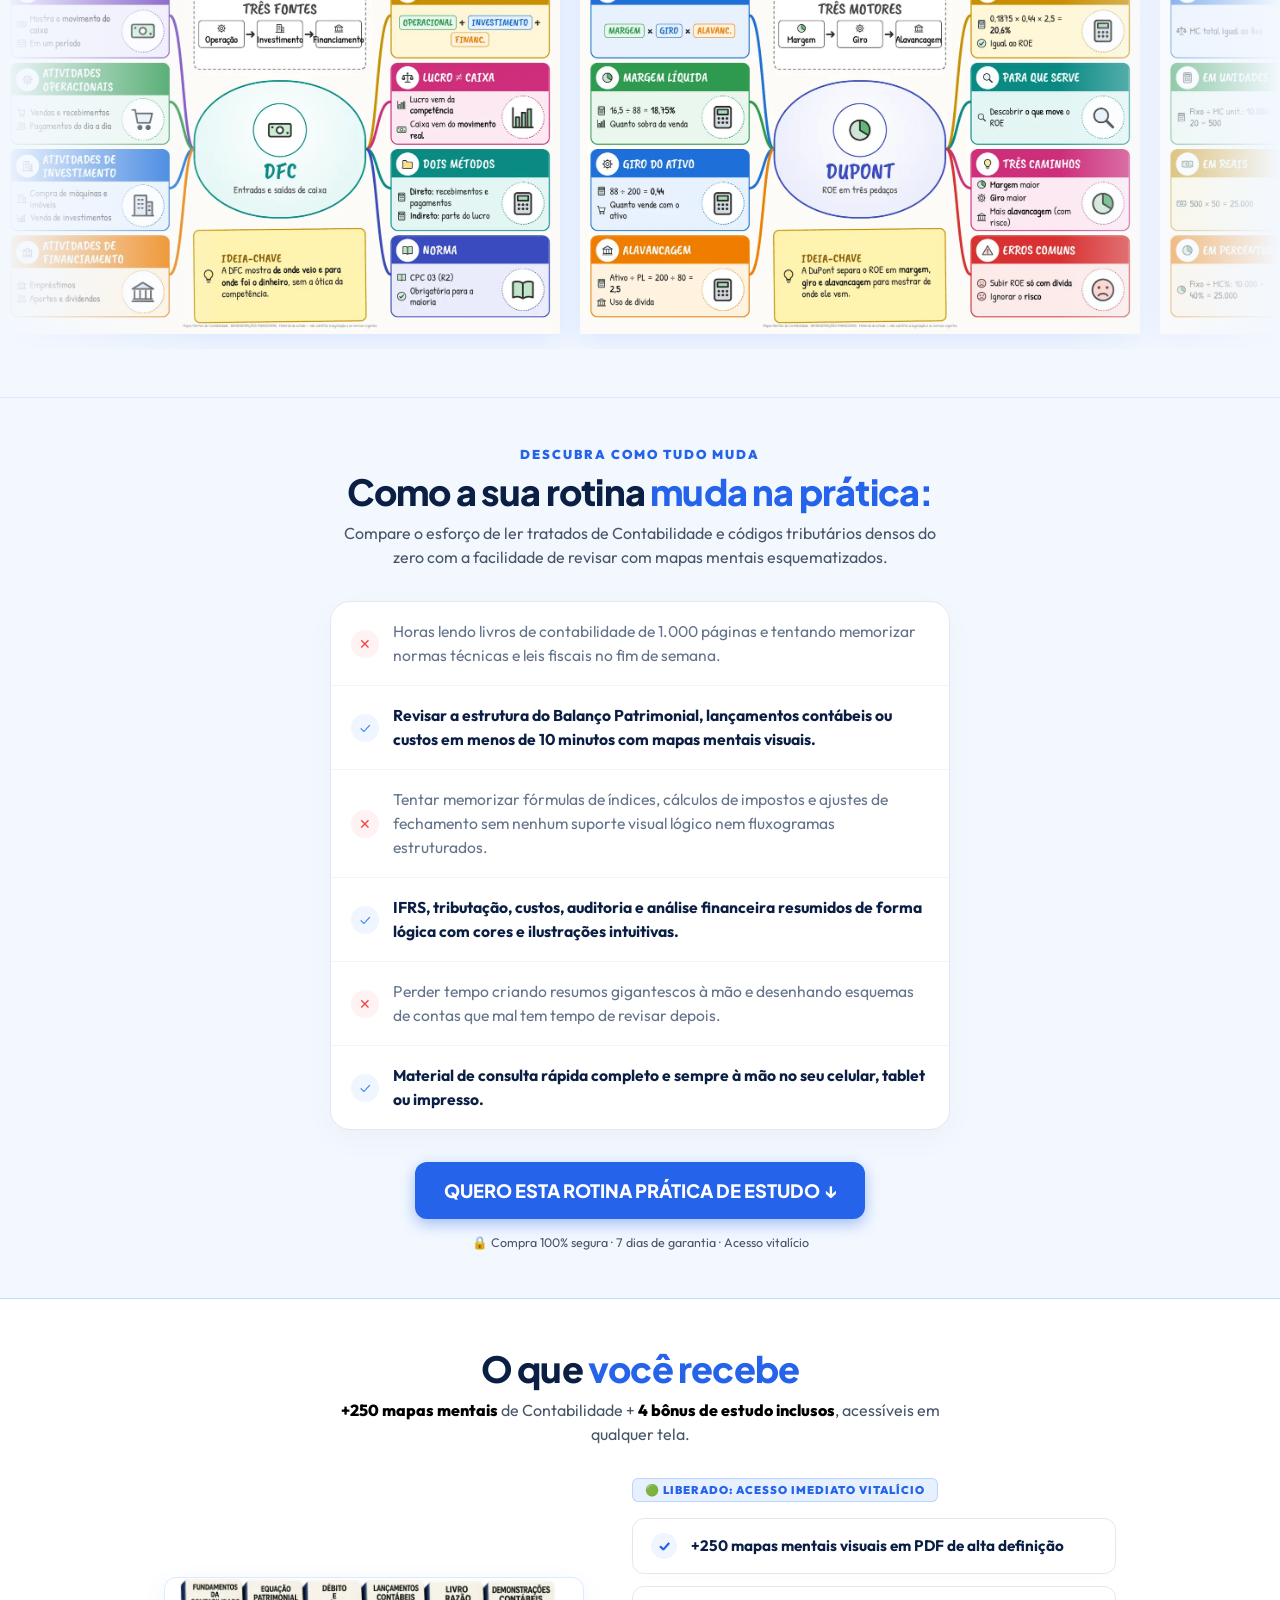
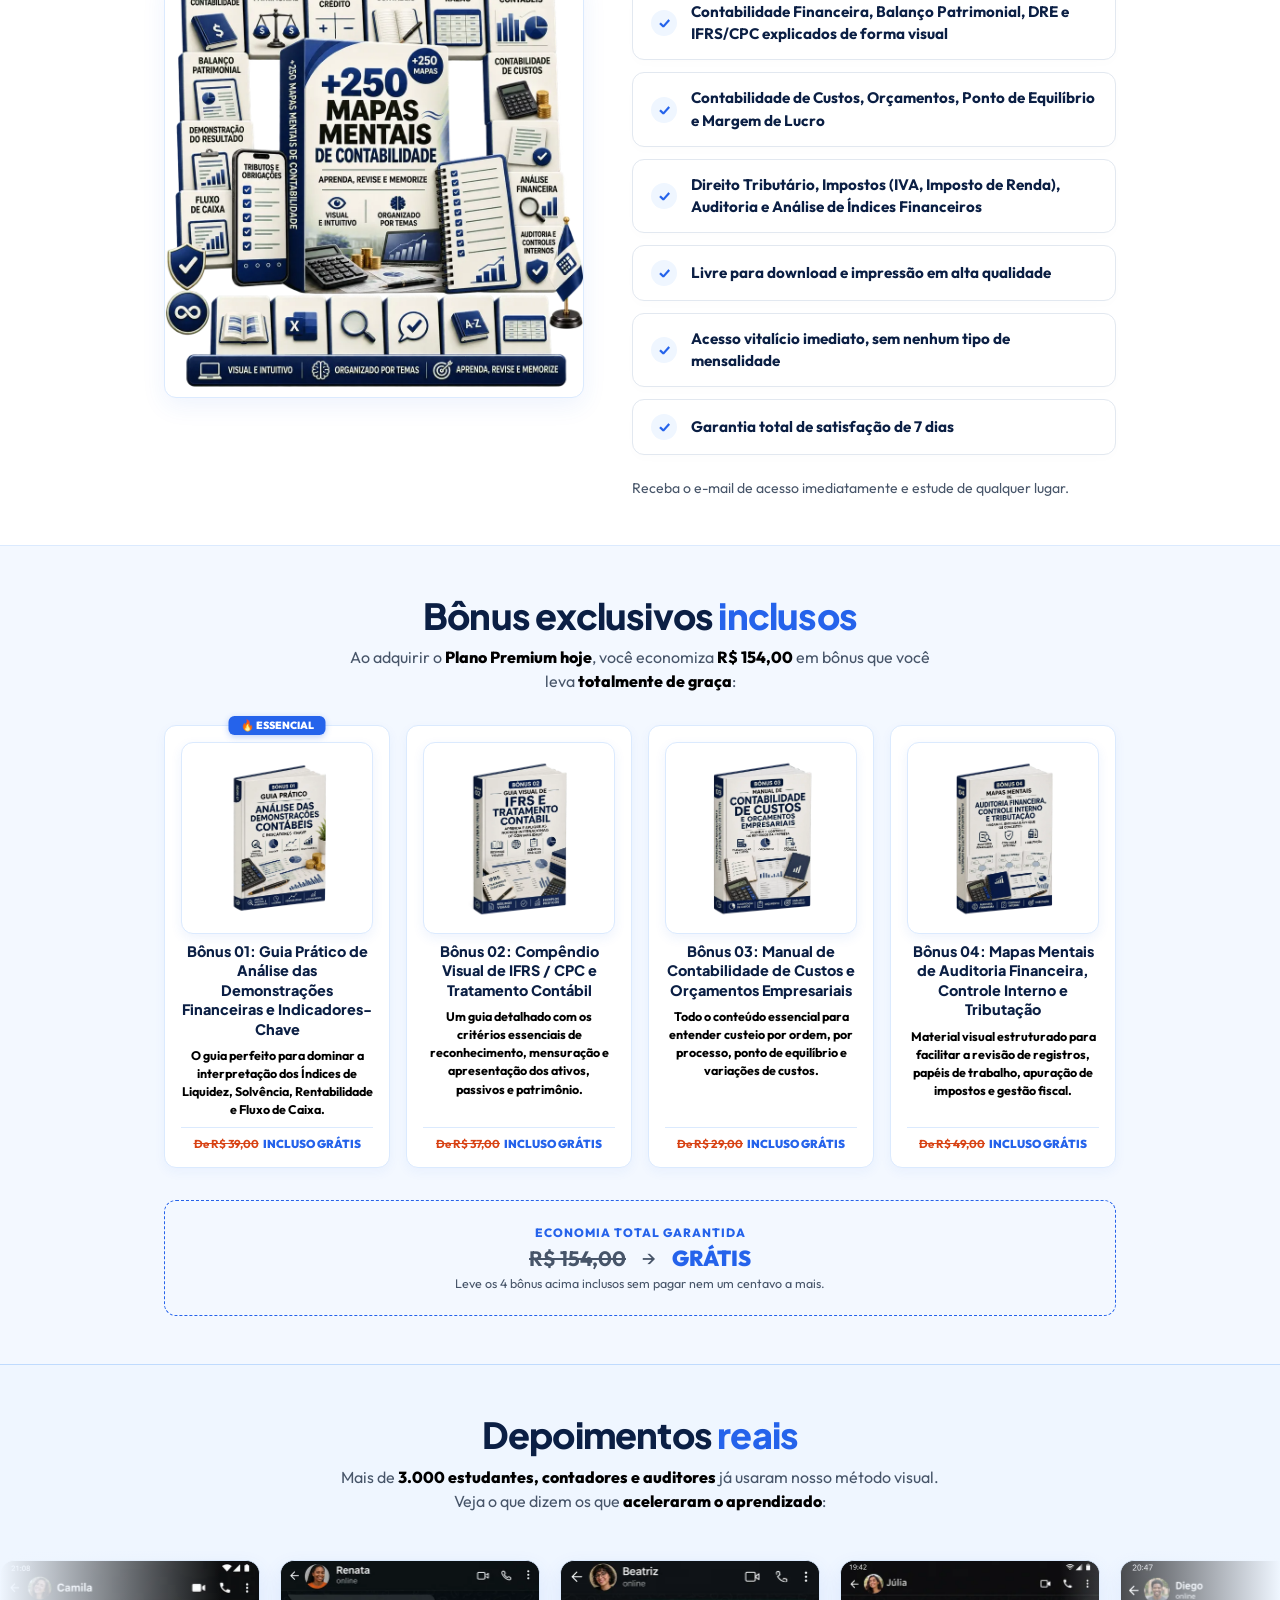
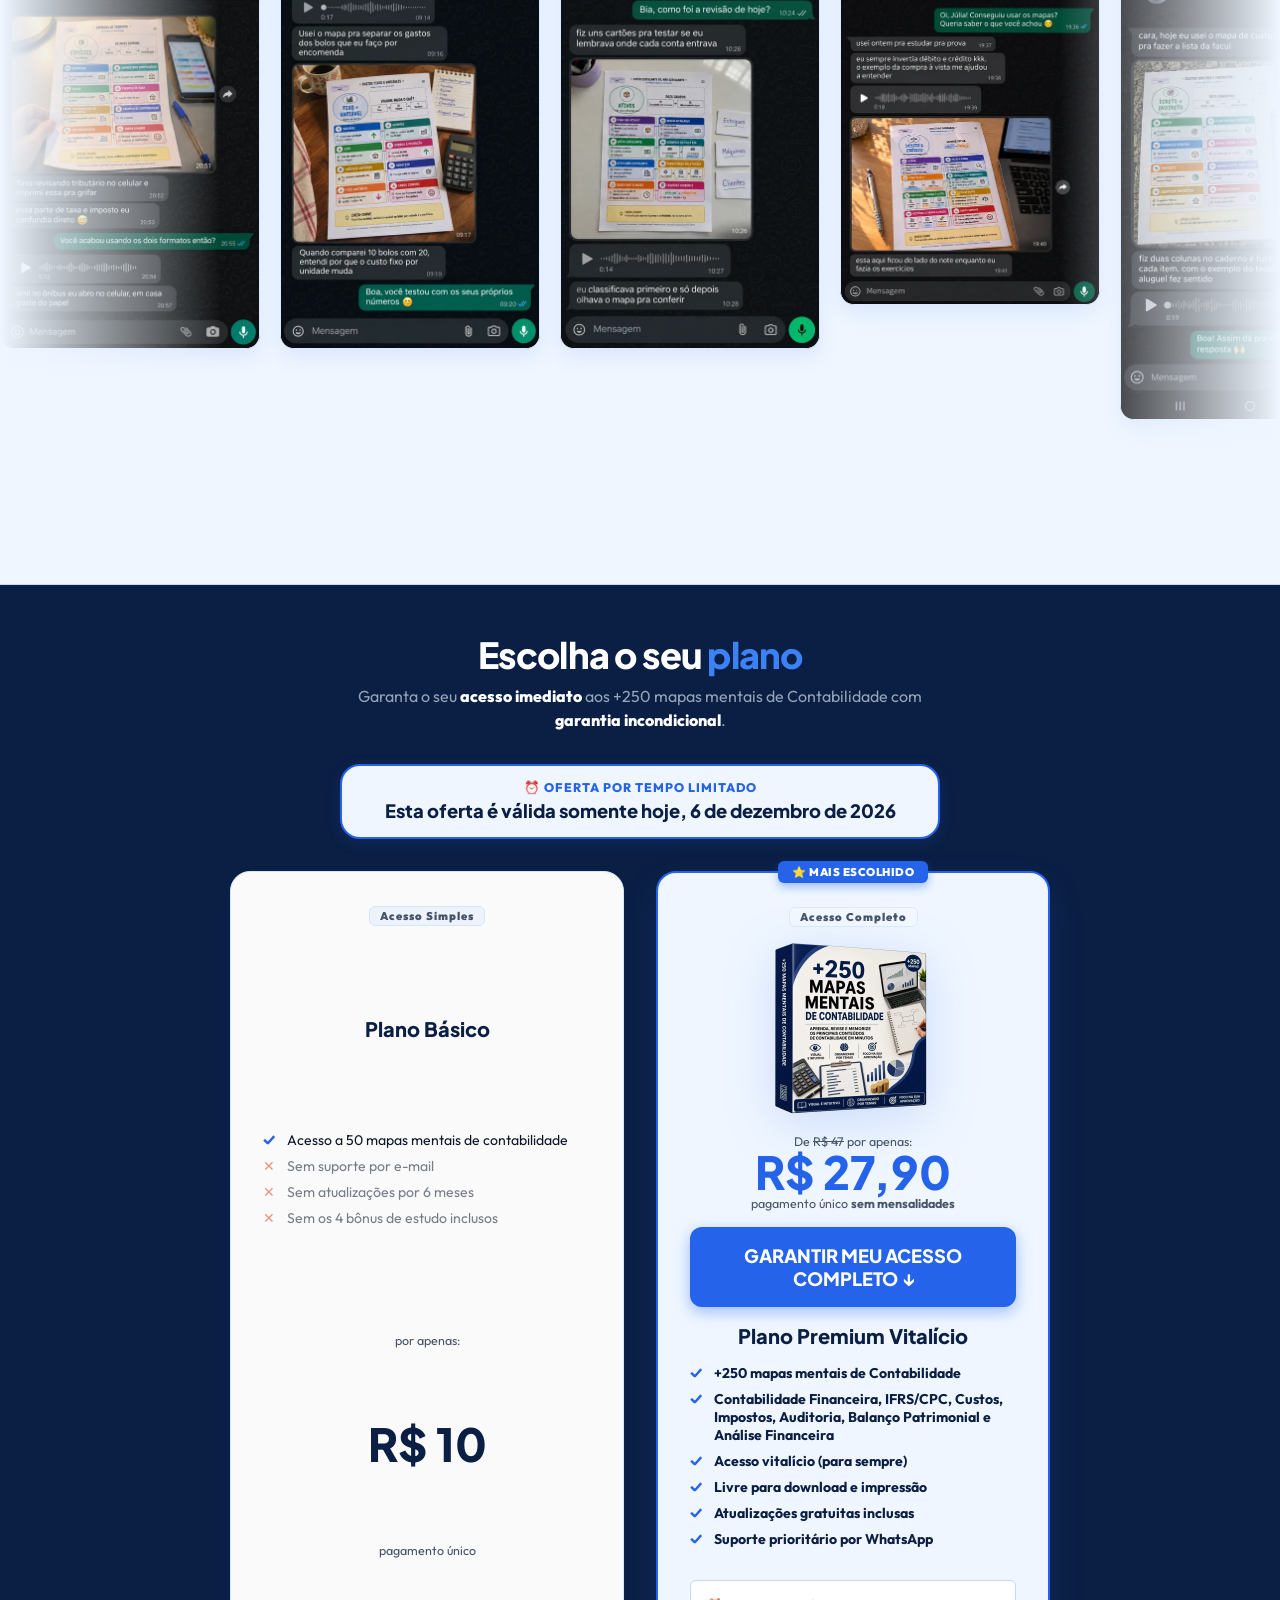
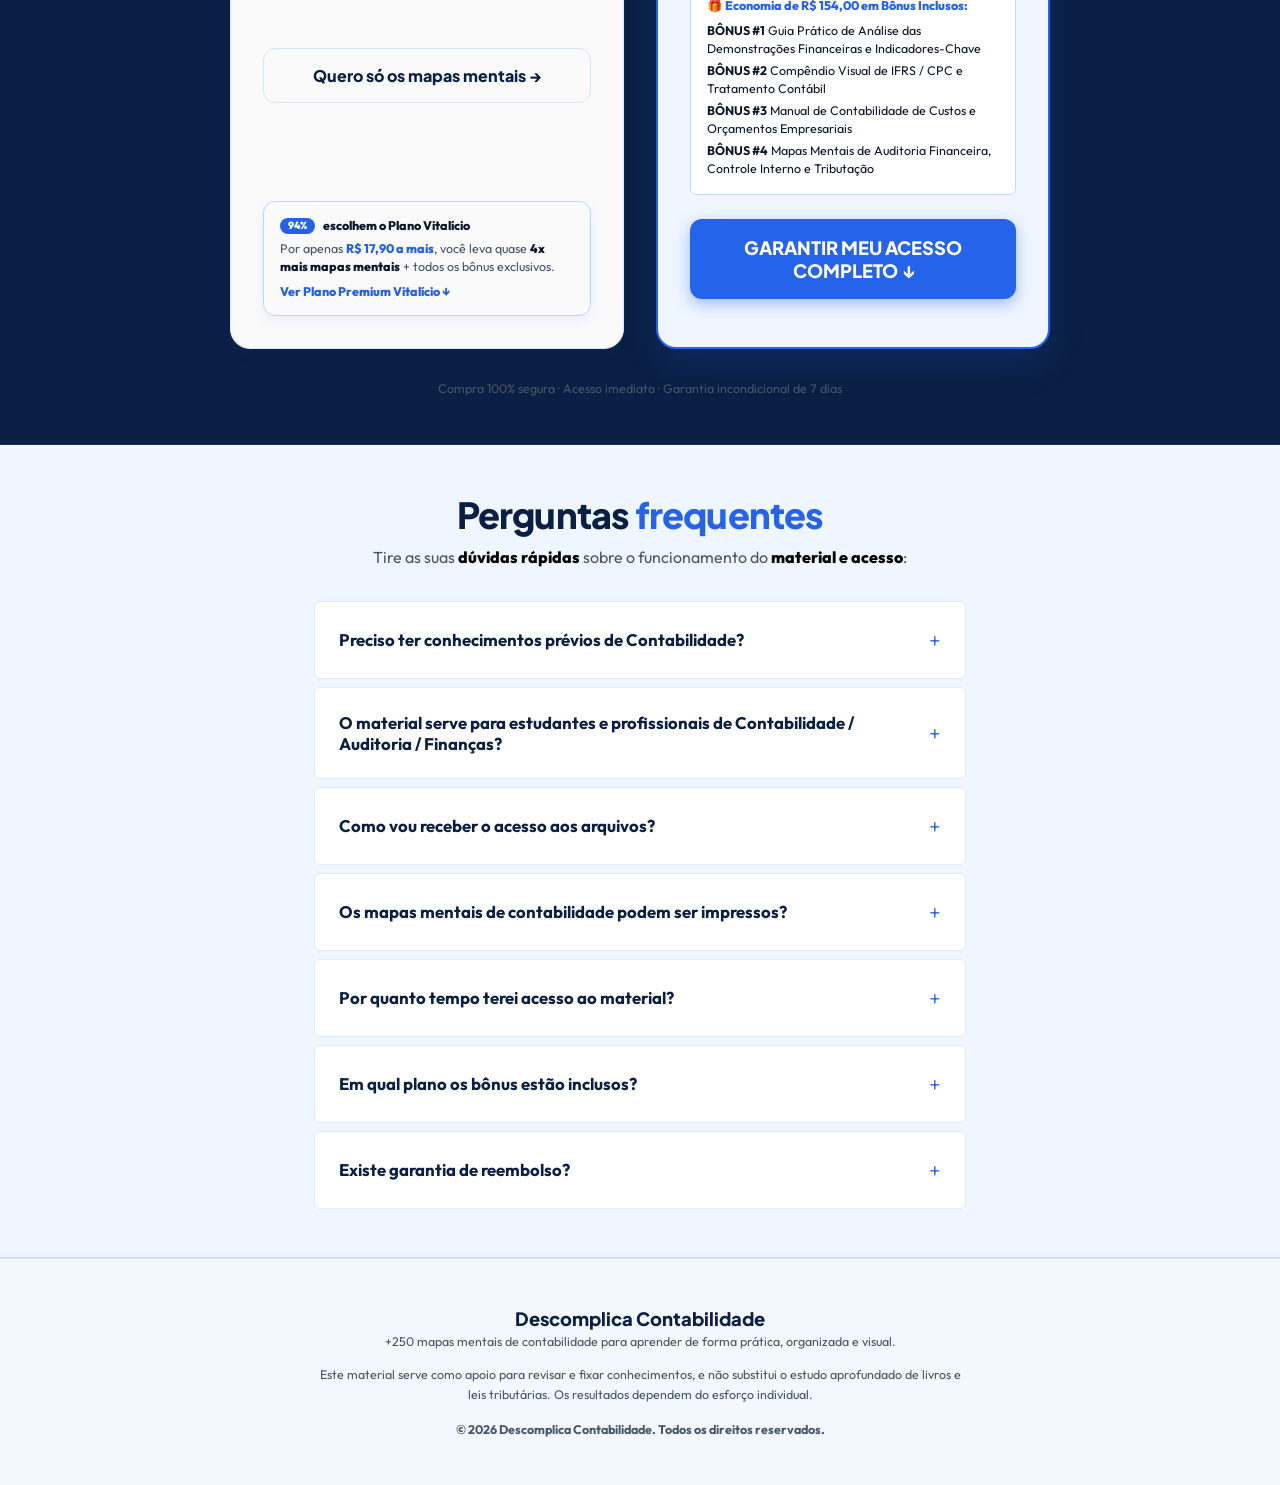
==== commit 01a866f5: "Pagina principal: pop-up de upsell pos-compra da Cakto (aparece so com ?upsell) Co-Authored-By: Clau" ====
--- a/index.html
+++ b/index.html
@@ -610,6 +610,58 @@
       document.addEventListener('keydown', function (e) { if (e.key === 'Escape') close(); });
     })();
   </script>
+  <!-- Pop-up de upsell pos-compra (Cakto): so aparece quando a URL traz ?upsell ou #upsell -->
+  <div class="upsell-overlay" id="upsellPosOverlay" role="dialog" aria-modal="true" aria-labelledby="upsellPosTitle">
+    <div class="upsell-box">
+      <button class="upsell-close" id="upsellPosClose" aria-label="Fechar">×</button>
+      <img class="upsell-img" src="assets/img/questoes-100.webp" alt="100 Questões Comentadas de Contabilidade" style="max-height:170px">
+      <span class="upsell-tag">🎯 OFERTA ÚNICA PARA QUEM ACABOU DE COMPRAR</span>
+      <h3 id="upsellPosTitle">Treine o que você acabou de aprender com 100 questões comentadas</h3>
+      <p>Seu pagamento foi aprovado! Antes de acessar seu material, veja esta oferta disponível só agora:</p>
+      <ul class="upsell-list">
+        <li>100 questões originais em 10 temas de contabilidade</li>
+        <li>Gabarito comentado, com a fórmula e a conta passo a passo</li>
+        <li>Página de fórmulas-chave para revisar rápido</li>
+        <li>PDF pronto para imprimir ou resolver no celular</li>
+      </ul>
+      <cakto-upsell-buttons>
+        <cakto-upsell-accept
+          bg-color="#0f7865"
+          text-color="#ffffff"
+          upsell-accept-url="members_area"
+          offer-id="ndgt5bj"
+          app-base-url="https://app.cakto.com.br"
+          offer-type="upsell"
+          upsell-reject-url="members_area"
+        >
+          Sim, quero aproveitar a oferta
+        </cakto-upsell-accept>
+        <cakto-upsell-reject
+          upsell-reject-url="members_area"
+        >
+          Não, eu não quero aproveitar a oferta
+        </cakto-upsell-reject>
+      </cakto-upsell-buttons>
+    </div>
+  </div>
+  <style>
+    cakto-upsell-buttons{display:flex;flex-direction:column;gap:10px;width:100%;margin-top:4px}
+    cakto-upsell-accept,cakto-upsell-reject{display:block;width:100%}
+    cakto-upsell-accept::part(button){width:100%;font-weight:800;font-size:1.02rem;padding:15px 18px;border-radius:12px;cursor:pointer}
+    cakto-upsell-reject::part(button){width:100%;background:transparent;color:#64748b;font-size:.88rem;text-decoration:underline;border:0;cursor:pointer}
+  </style>
+  <script>
+    (function () {
+      if (!/upsell/i.test(location.search + location.hash)) return;
+      var o = document.getElementById('upsellPosOverlay');
+      if (!o) return;
+      var sc = document.createElement('script');
+      sc.src = 'https://caktoscripts.nyc3.cdn.digitaloceanspaces.com/upsell.js';
+      document.body.appendChild(sc);
+      o.classList.add('open');
+      document.getElementById('upsellPosClose').addEventListener('click', function () { o.classList.remove('open'); });
+    })();
+  </script>
 <script>
 /* Protecao basica: bloqueia botao direito, atalhos de copiar/inspecionar e arrastar imagens */
 (function(){
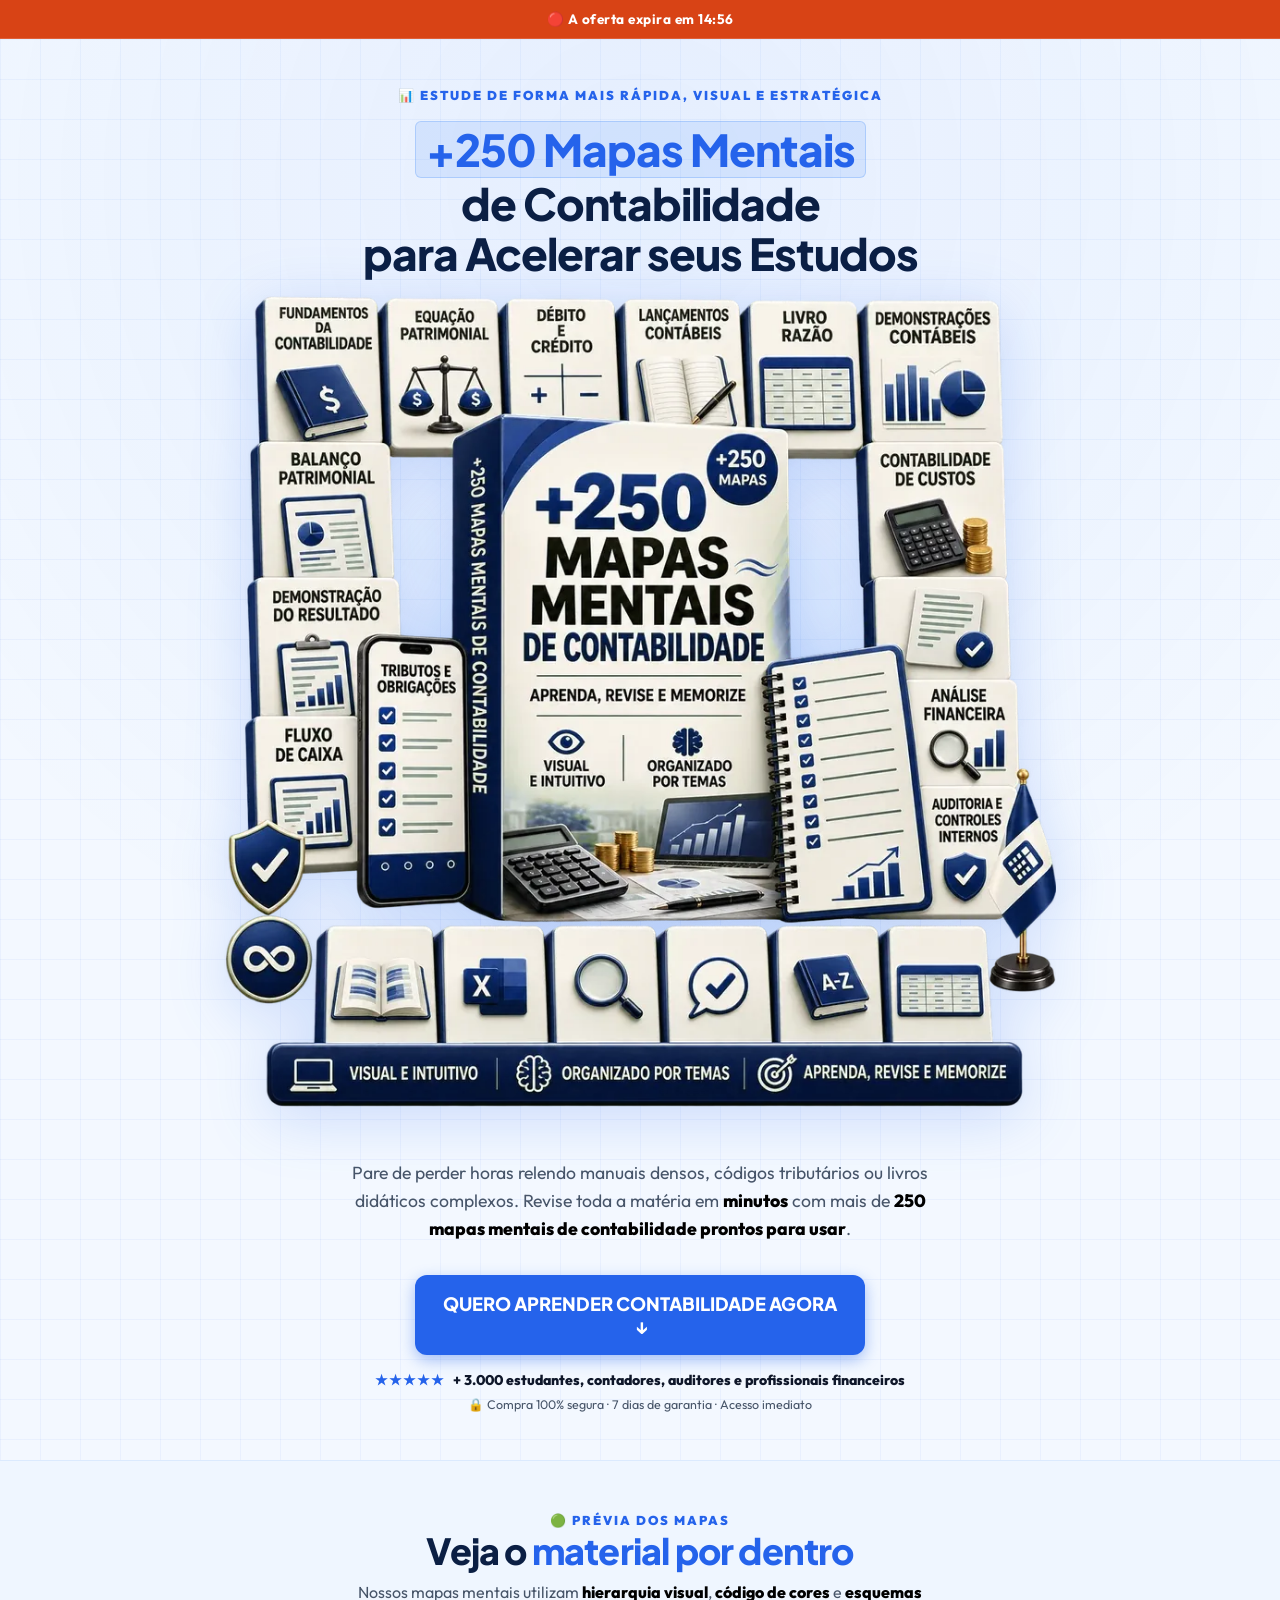
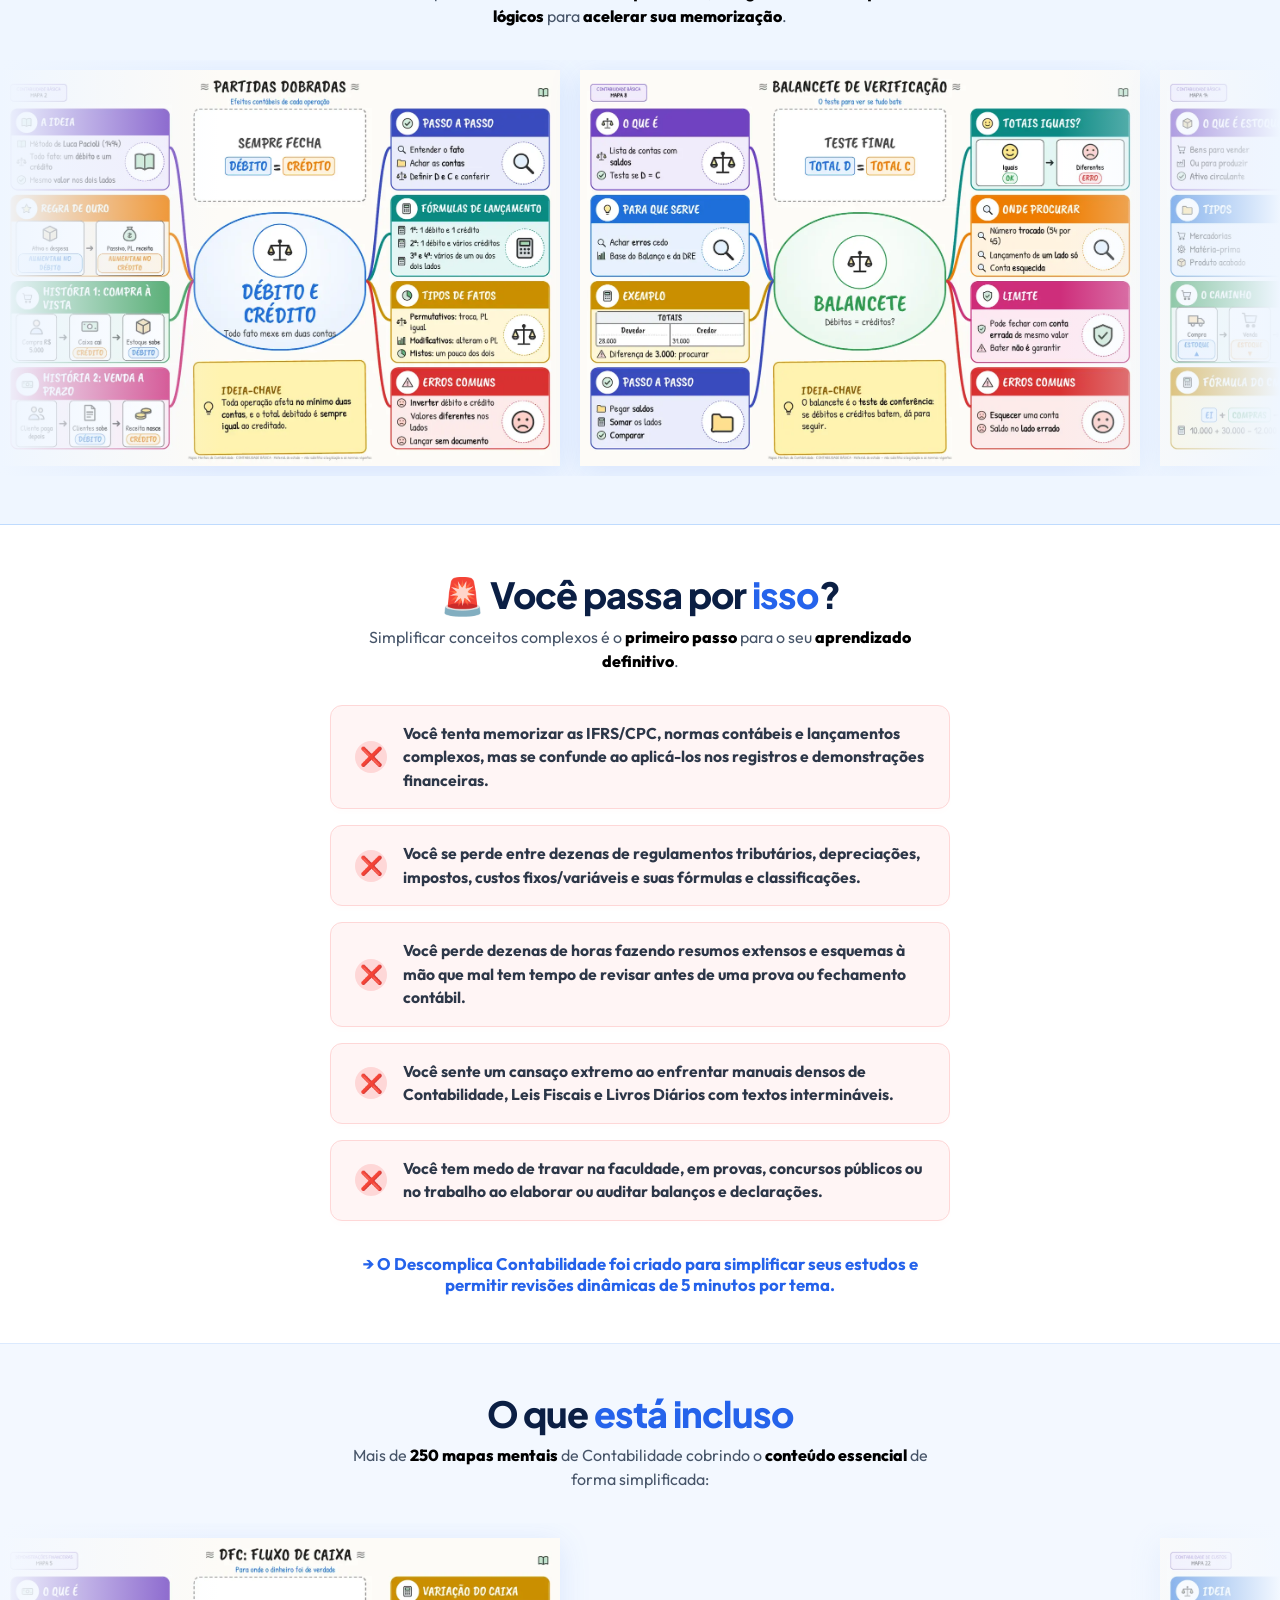
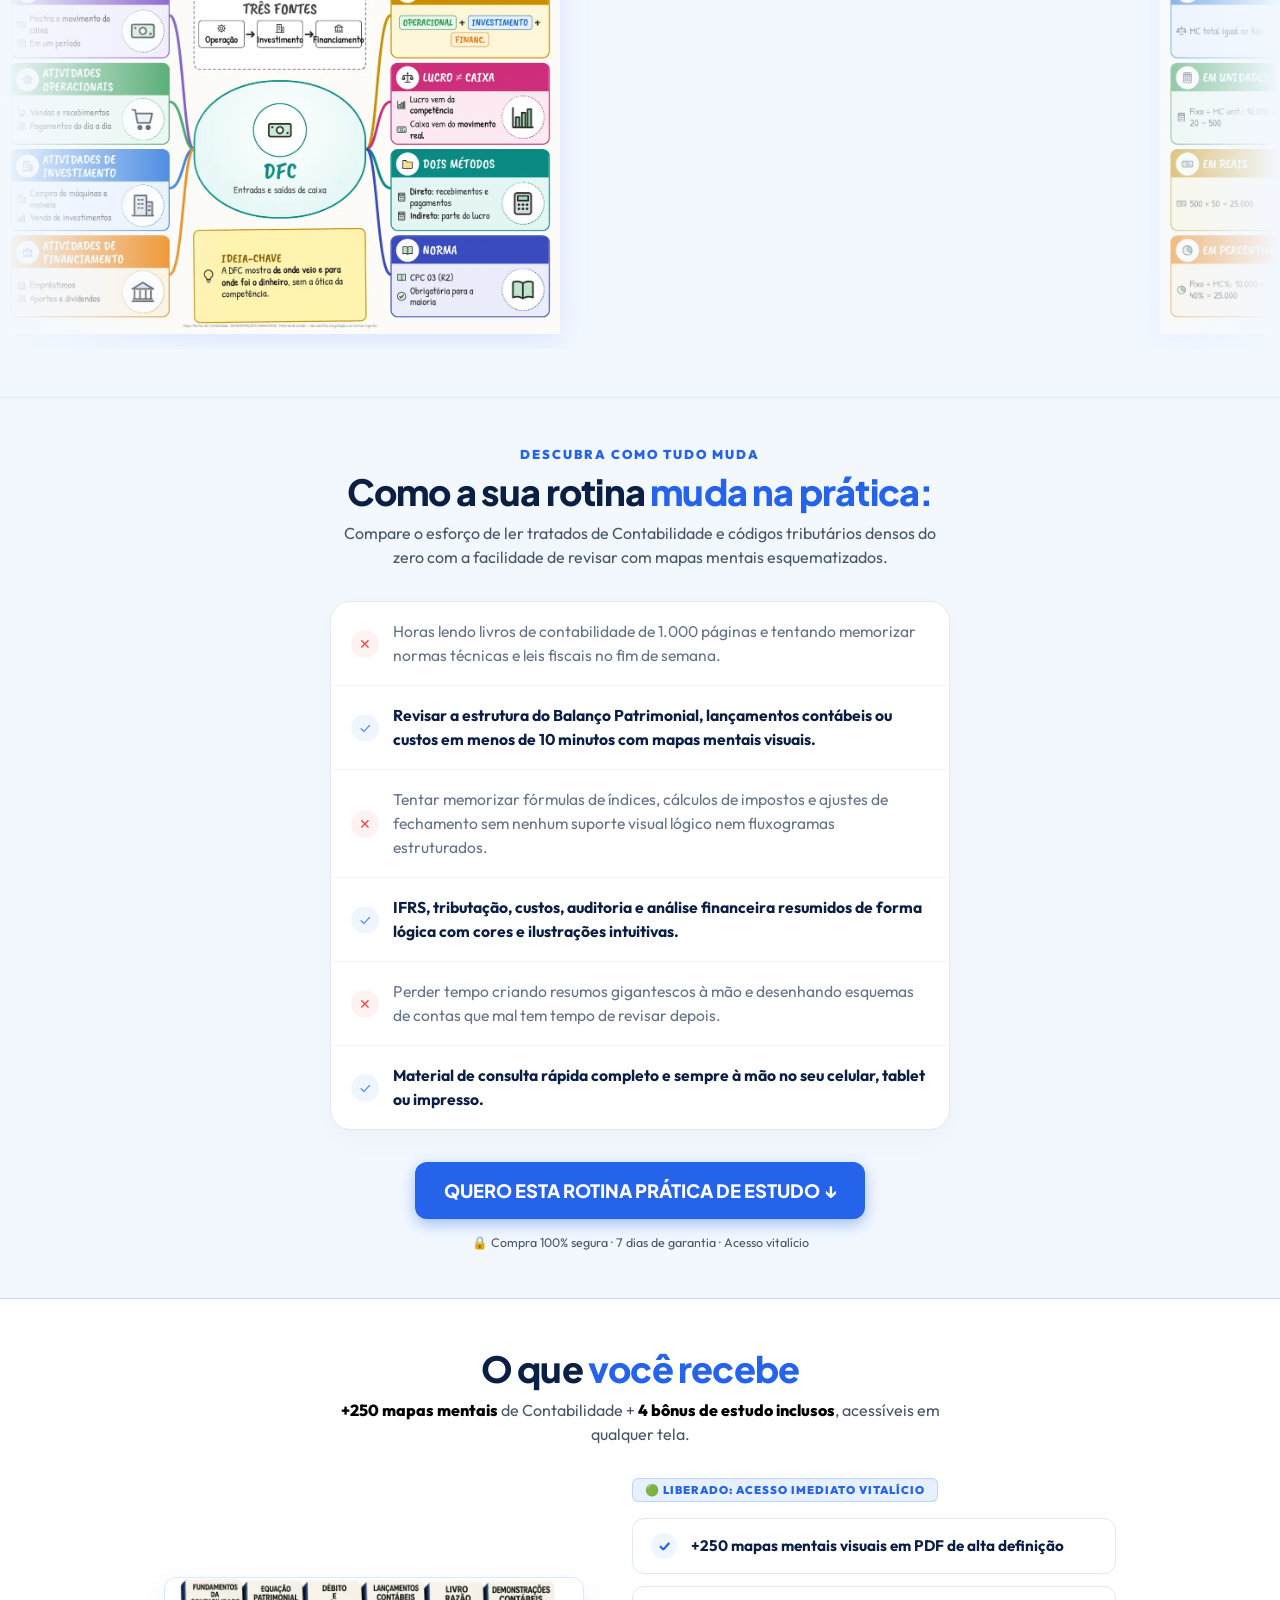
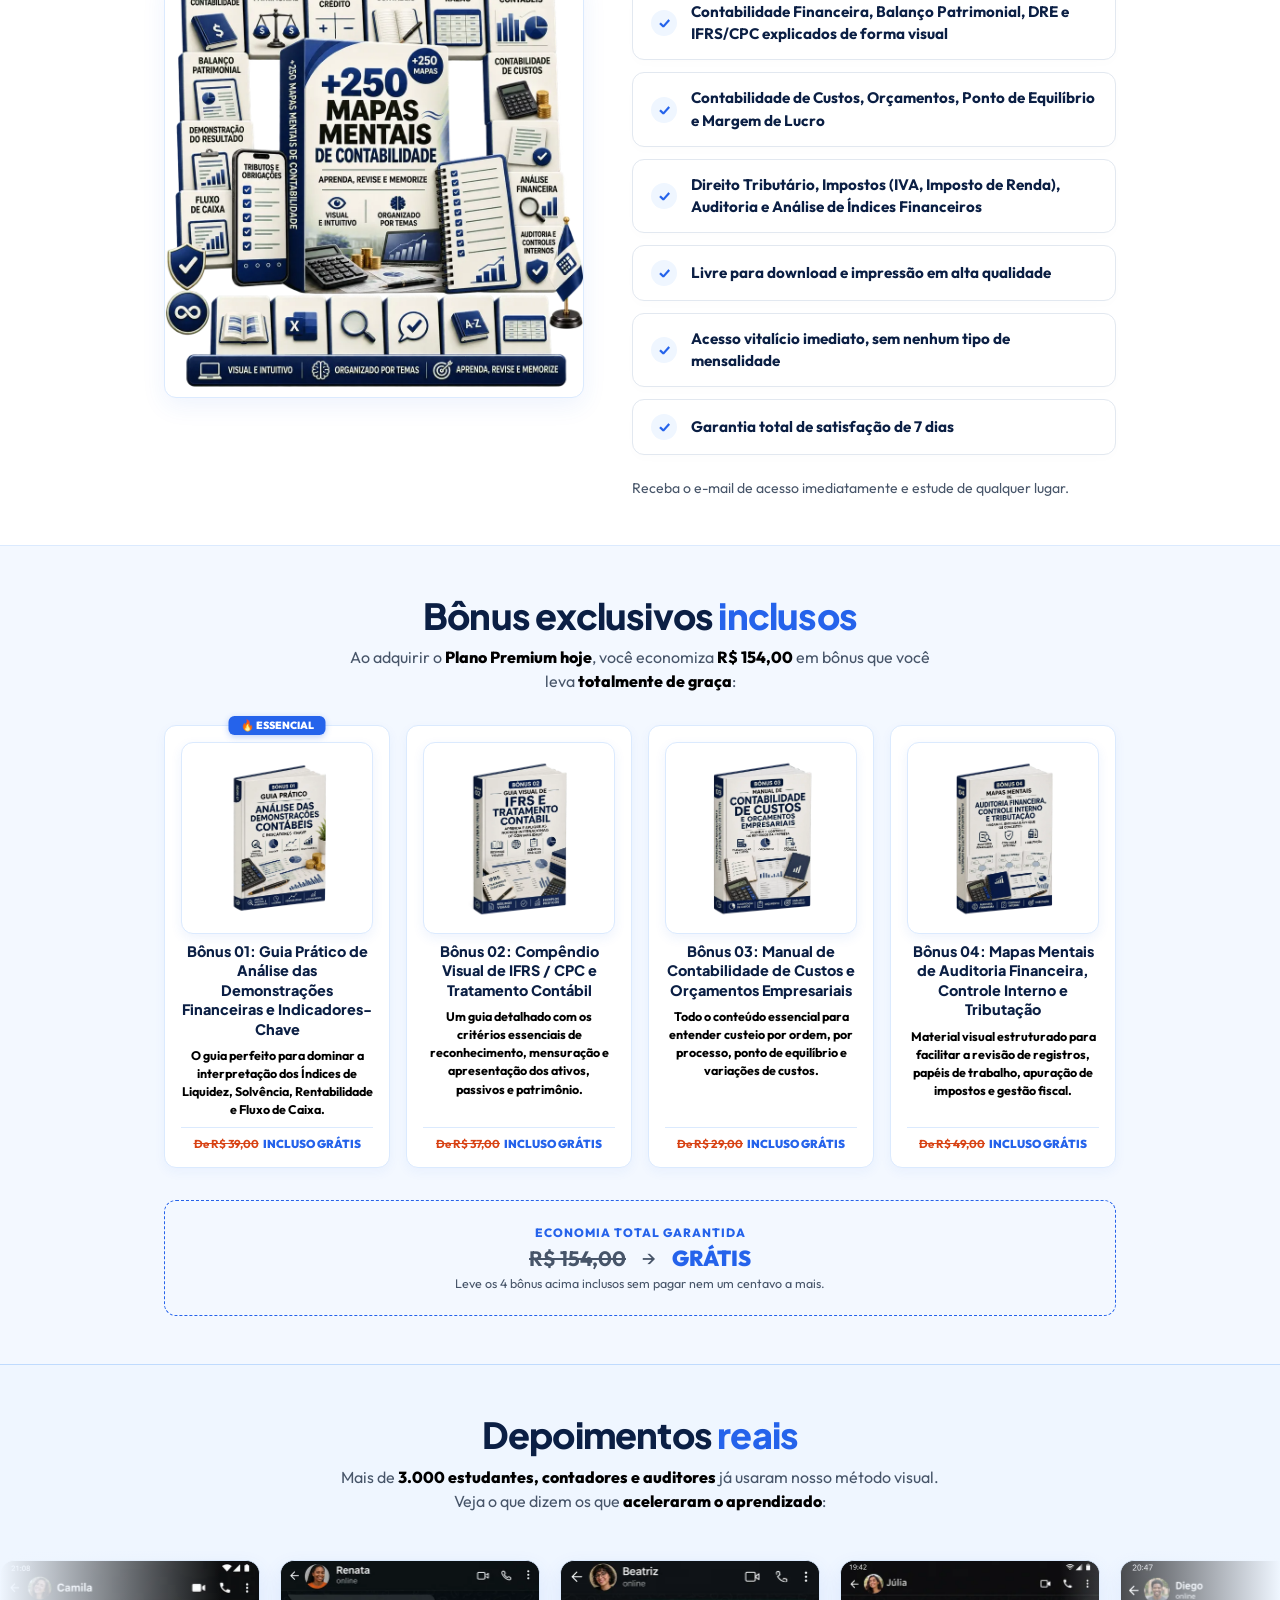
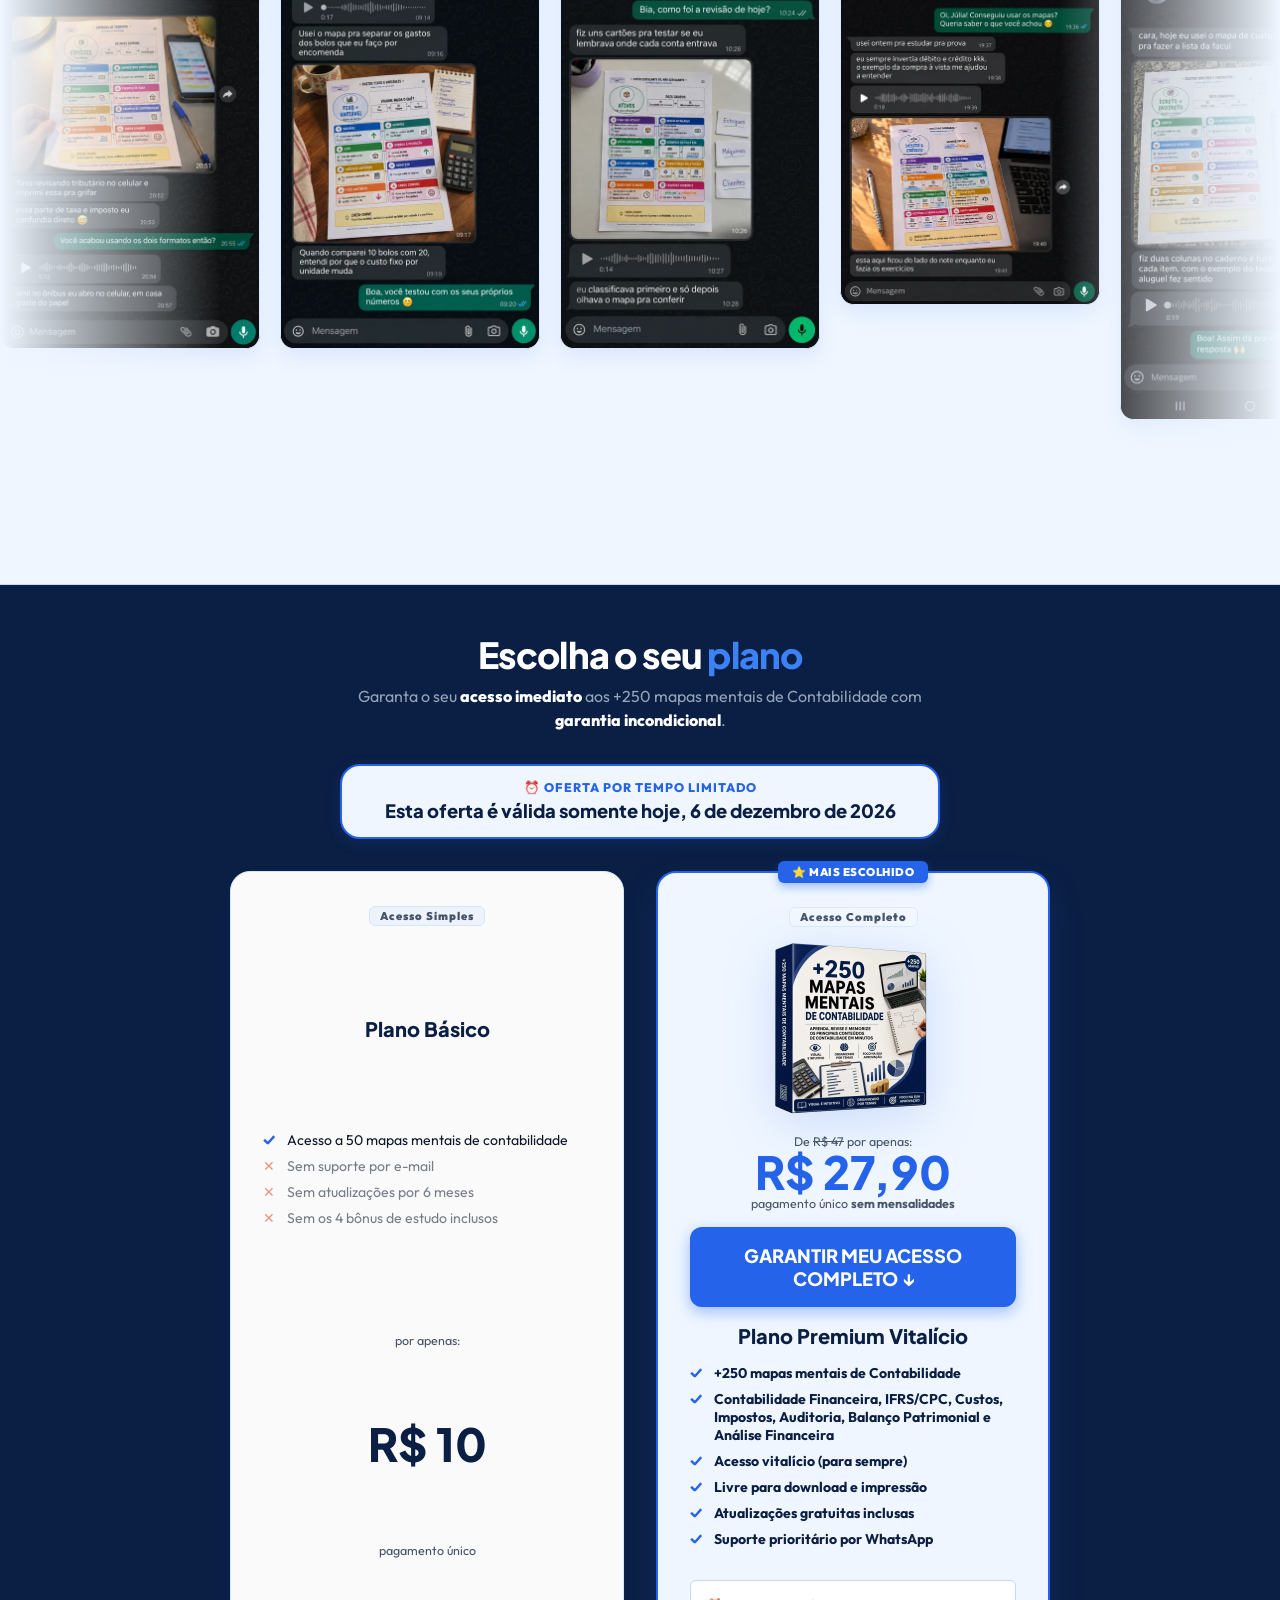
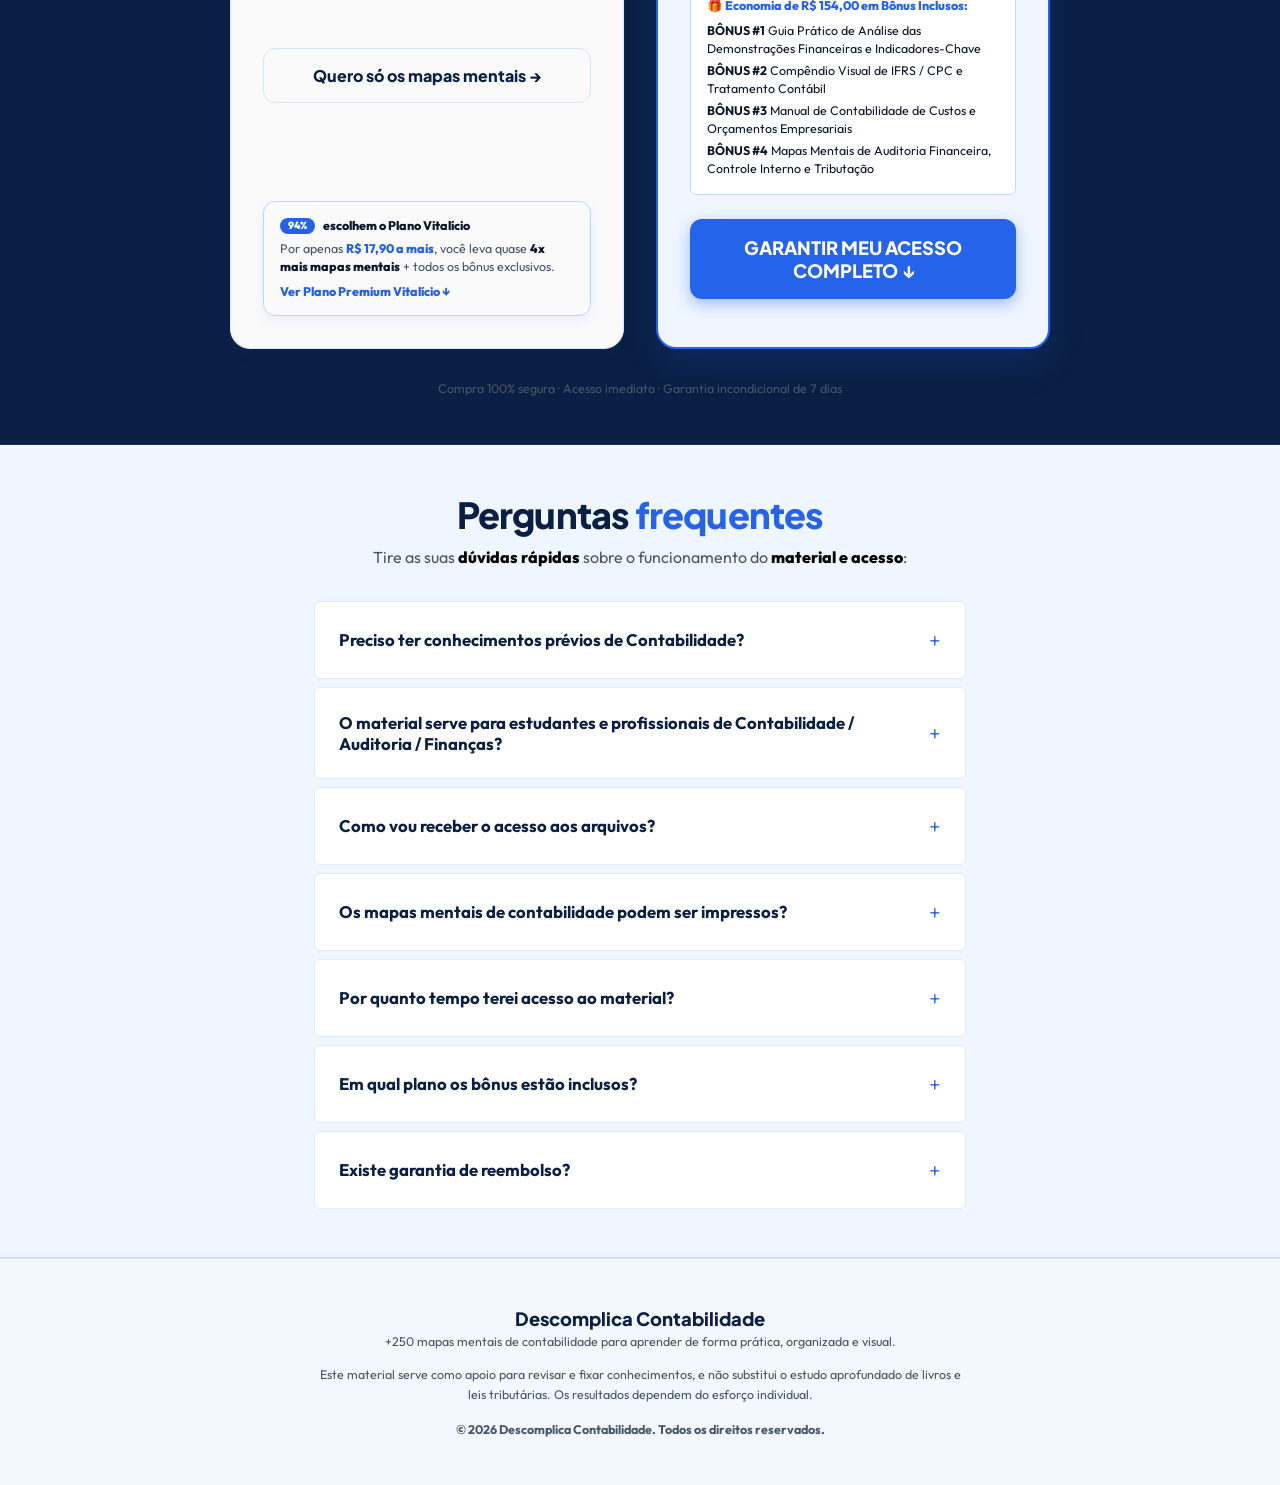
==== commit 94da4483: "Remove pop-up de upsell pos-compra da Cakto da pagina principal Co-Authored-By: Claude Sonnet 5.5 <n" ====
--- a/index.html
+++ b/index.html
@@ -610,58 +610,6 @@
       document.addEventListener('keydown', function (e) { if (e.key === 'Escape') close(); });
     })();
   </script>
-  <!-- Pop-up de upsell pos-compra (Cakto): so aparece quando a URL traz ?upsell ou #upsell -->
-  <div class="upsell-overlay" id="upsellPosOverlay" role="dialog" aria-modal="true" aria-labelledby="upsellPosTitle">
-    <div class="upsell-box">
-      <button class="upsell-close" id="upsellPosClose" aria-label="Fechar">×</button>
-      <img class="upsell-img" src="assets/img/questoes-100.webp" alt="100 Questões Comentadas de Contabilidade" style="max-height:170px">
-      <span class="upsell-tag">🎯 OFERTA ÚNICA PARA QUEM ACABOU DE COMPRAR</span>
-      <h3 id="upsellPosTitle">Treine o que você acabou de aprender com 100 questões comentadas</h3>
-      <p>Seu pagamento foi aprovado! Antes de acessar seu material, veja esta oferta disponível só agora:</p>
-      <ul class="upsell-list">
-        <li>100 questões originais em 10 temas de contabilidade</li>
-        <li>Gabarito comentado, com a fórmula e a conta passo a passo</li>
-        <li>Página de fórmulas-chave para revisar rápido</li>
-        <li>PDF pronto para imprimir ou resolver no celular</li>
-      </ul>
-      <cakto-upsell-buttons>
-        <cakto-upsell-accept
-          bg-color="#0f7865"
-          text-color="#ffffff"
-          upsell-accept-url="members_area"
-          offer-id="ndgt5bj"
-          app-base-url="https://app.cakto.com.br"
-          offer-type="upsell"
-          upsell-reject-url="members_area"
-        >
-          Sim, quero aproveitar a oferta
-        </cakto-upsell-accept>
-        <cakto-upsell-reject
-          upsell-reject-url="members_area"
-        >
-          Não, eu não quero aproveitar a oferta
-        </cakto-upsell-reject>
-      </cakto-upsell-buttons>
-    </div>
-  </div>
-  <style>
-    cakto-upsell-buttons{display:flex;flex-direction:column;gap:10px;width:100%;margin-top:4px}
-    cakto-upsell-accept,cakto-upsell-reject{display:block;width:100%}
-    cakto-upsell-accept::part(button){width:100%;font-weight:800;font-size:1.02rem;padding:15px 18px;border-radius:12px;cursor:pointer}
-    cakto-upsell-reject::part(button){width:100%;background:transparent;color:#64748b;font-size:.88rem;text-decoration:underline;border:0;cursor:pointer}
-  </style>
-  <script>
-    (function () {
-      if (!/upsell/i.test(location.search + location.hash)) return;
-      var o = document.getElementById('upsellPosOverlay');
-      if (!o) return;
-      var sc = document.createElement('script');
-      sc.src = 'https://caktoscripts.nyc3.cdn.digitaloceanspaces.com/upsell.js';
-      document.body.appendChild(sc);
-      o.classList.add('open');
-      document.getElementById('upsellPosClose').addEventListener('click', function () { o.classList.remove('open'); });
-    })();
-  </script>
 <script>
 /* Protecao basica: bloqueia botao direito, atalhos de copiar/inspecionar e arrastar imagens */
 (function(){
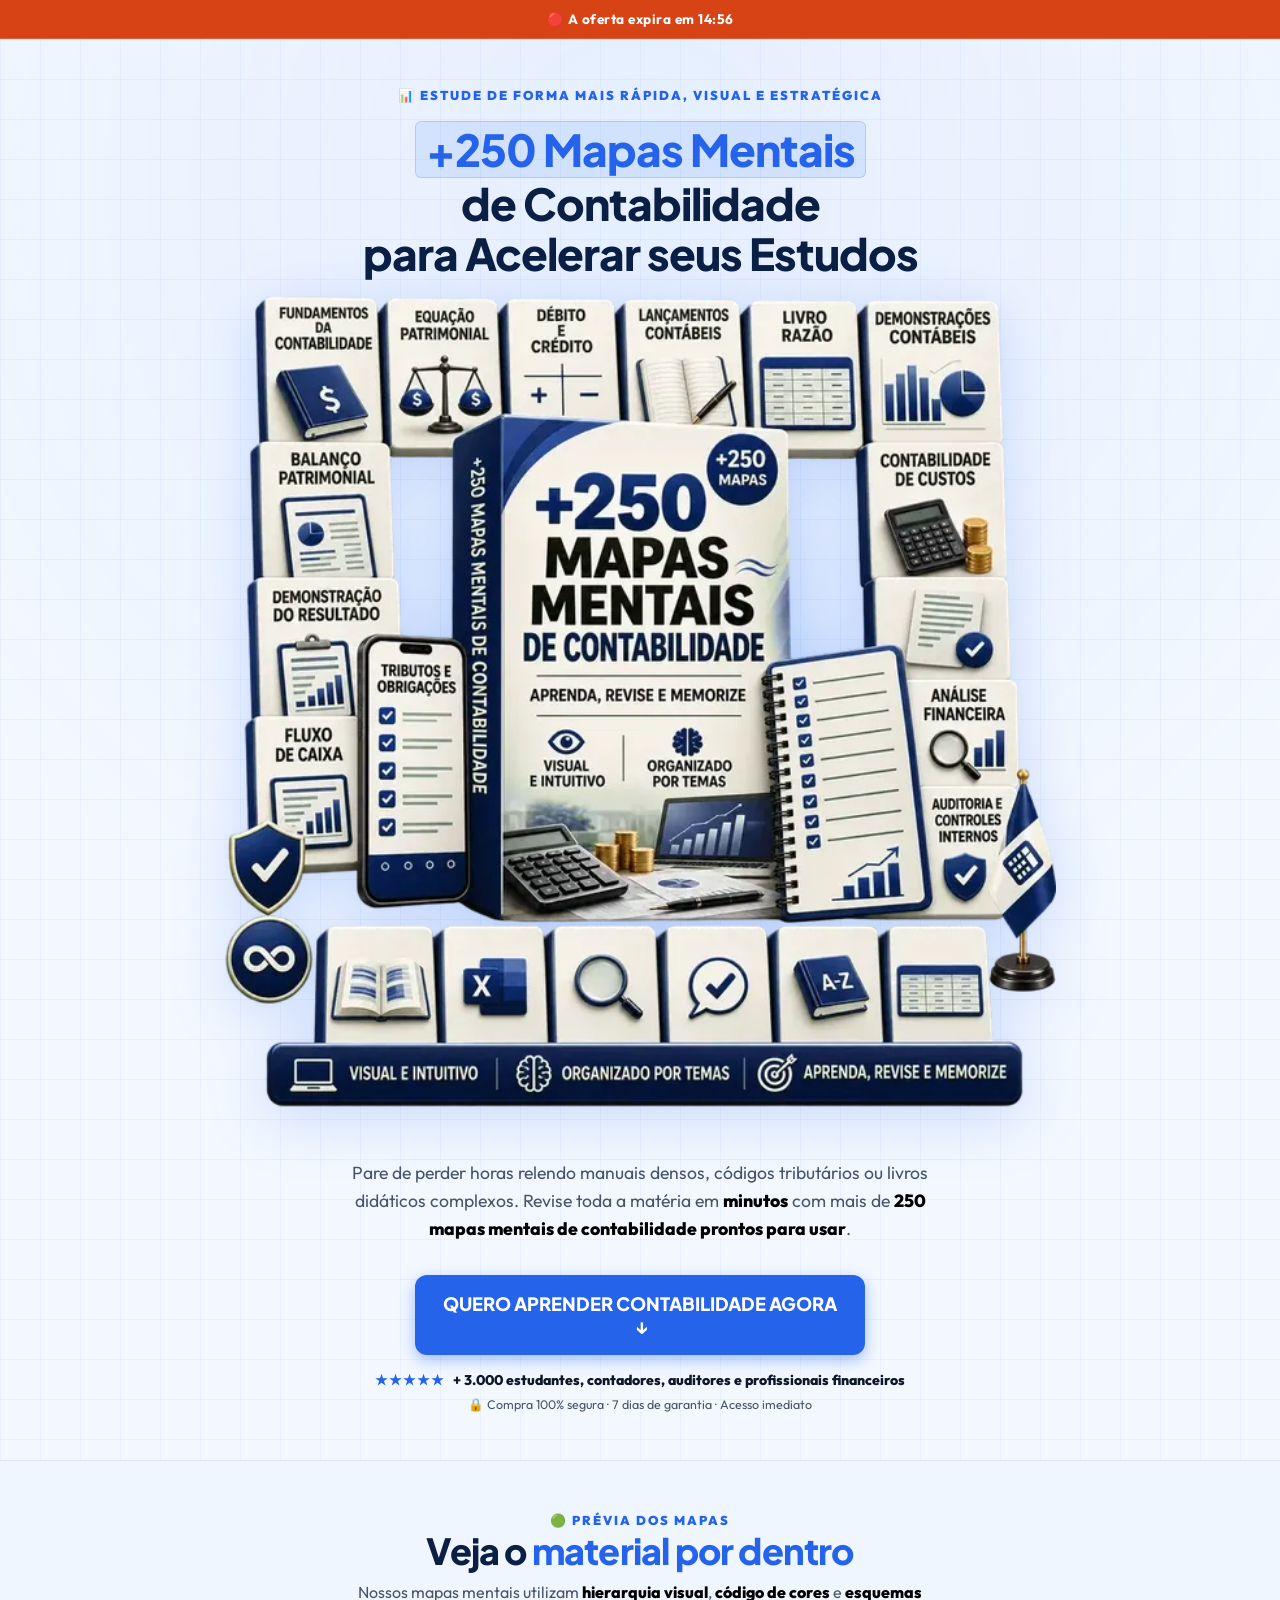
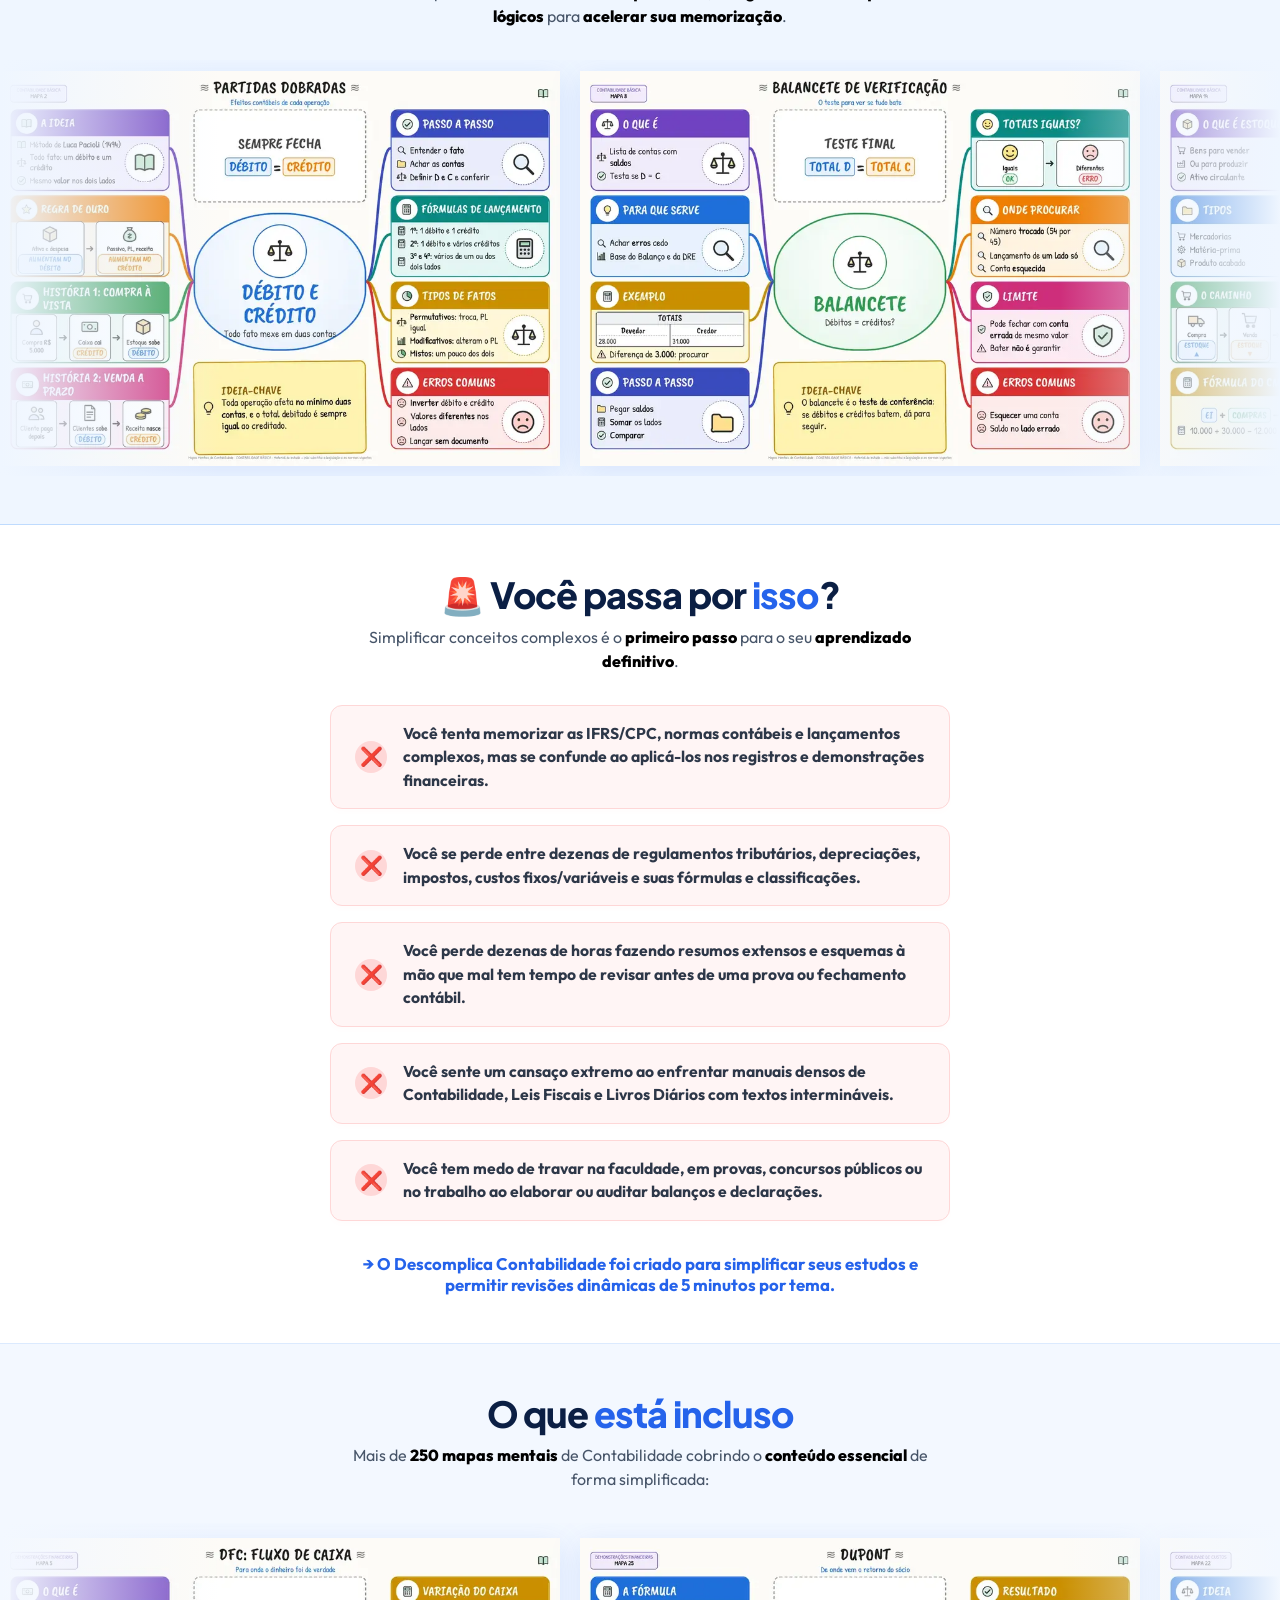
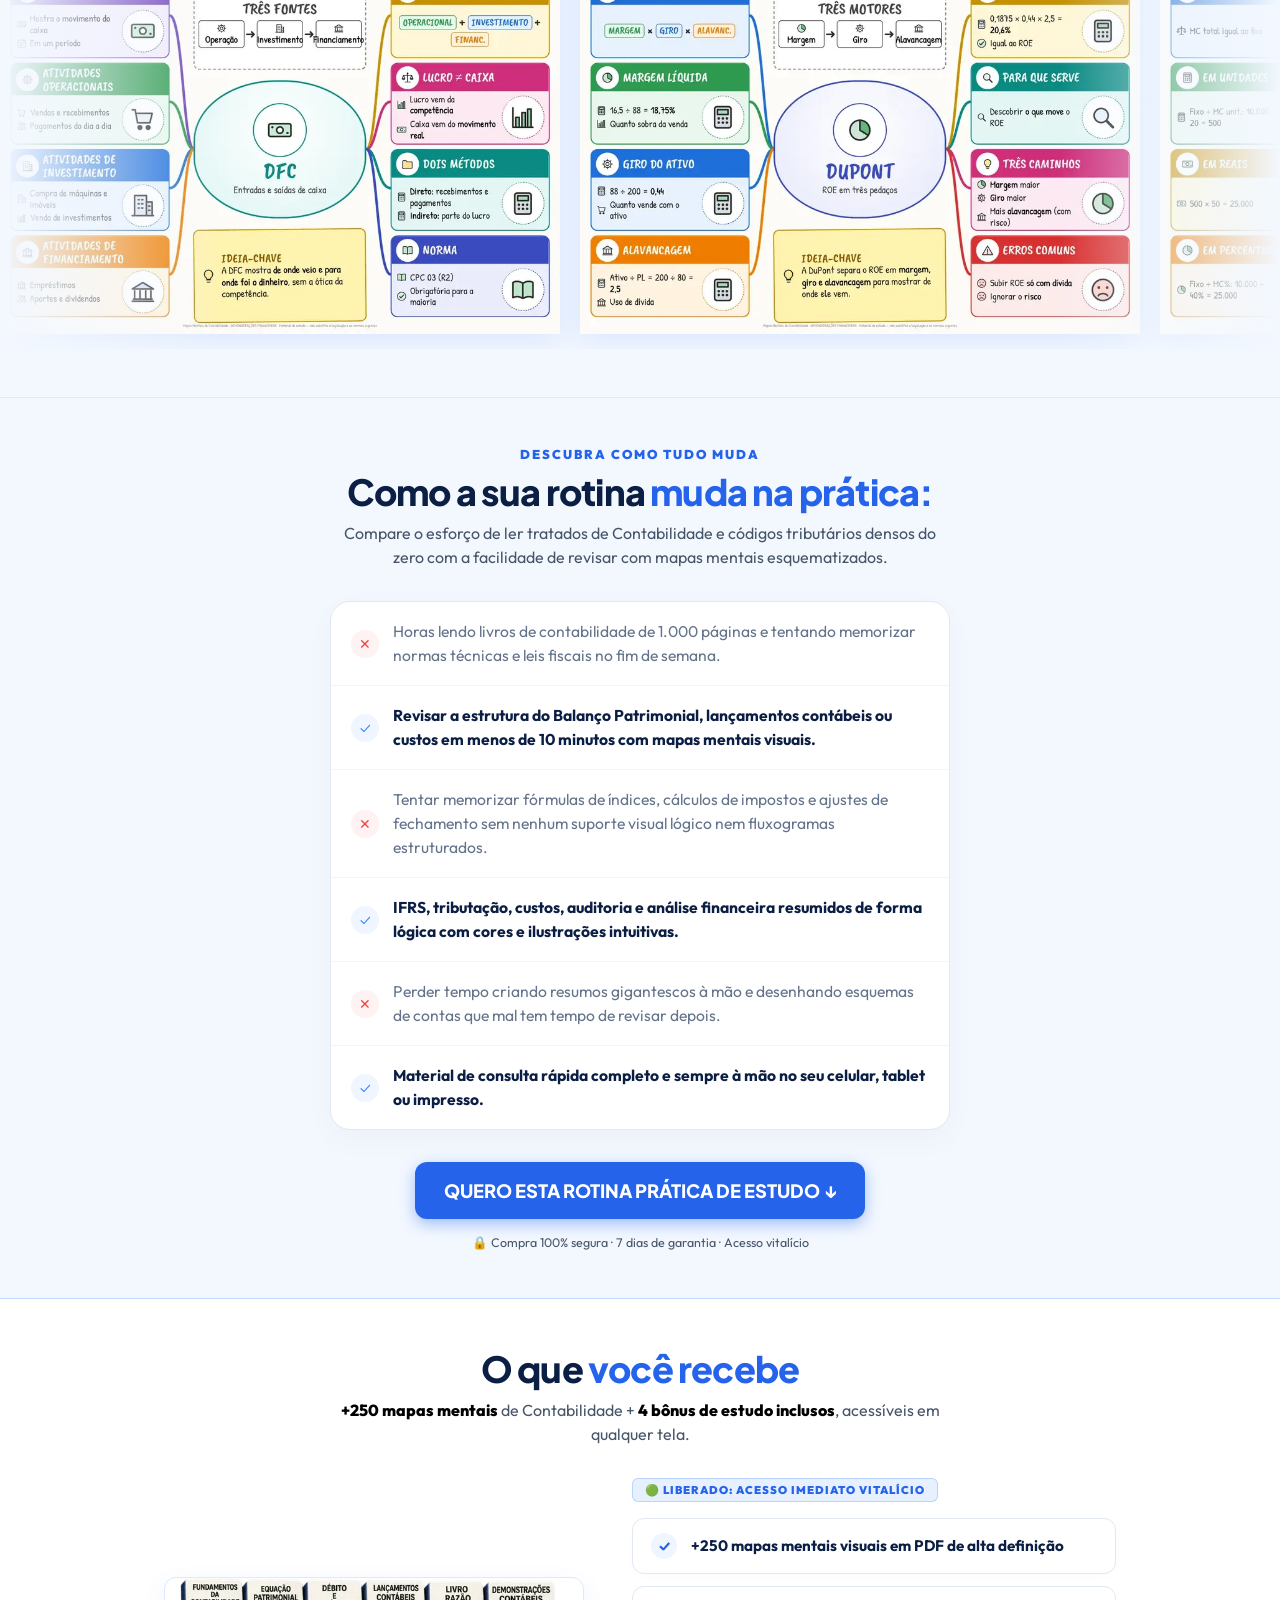
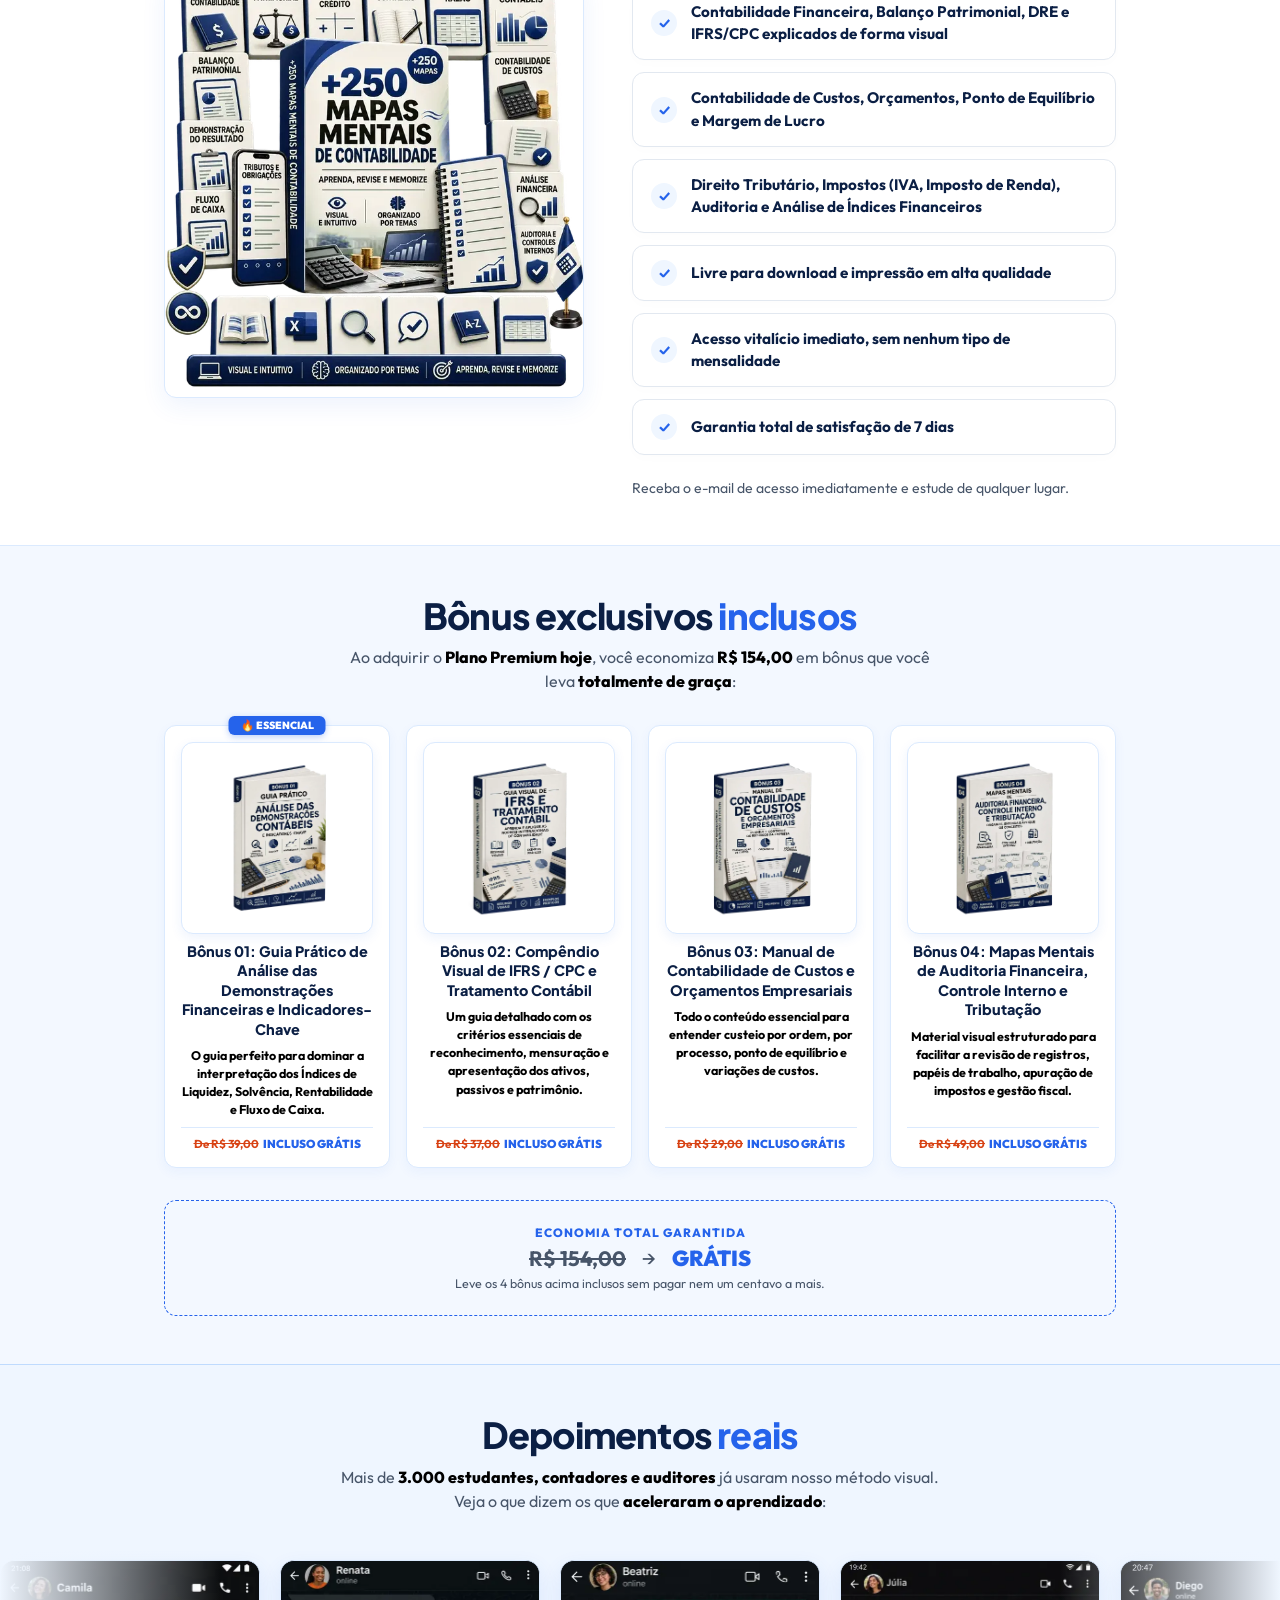
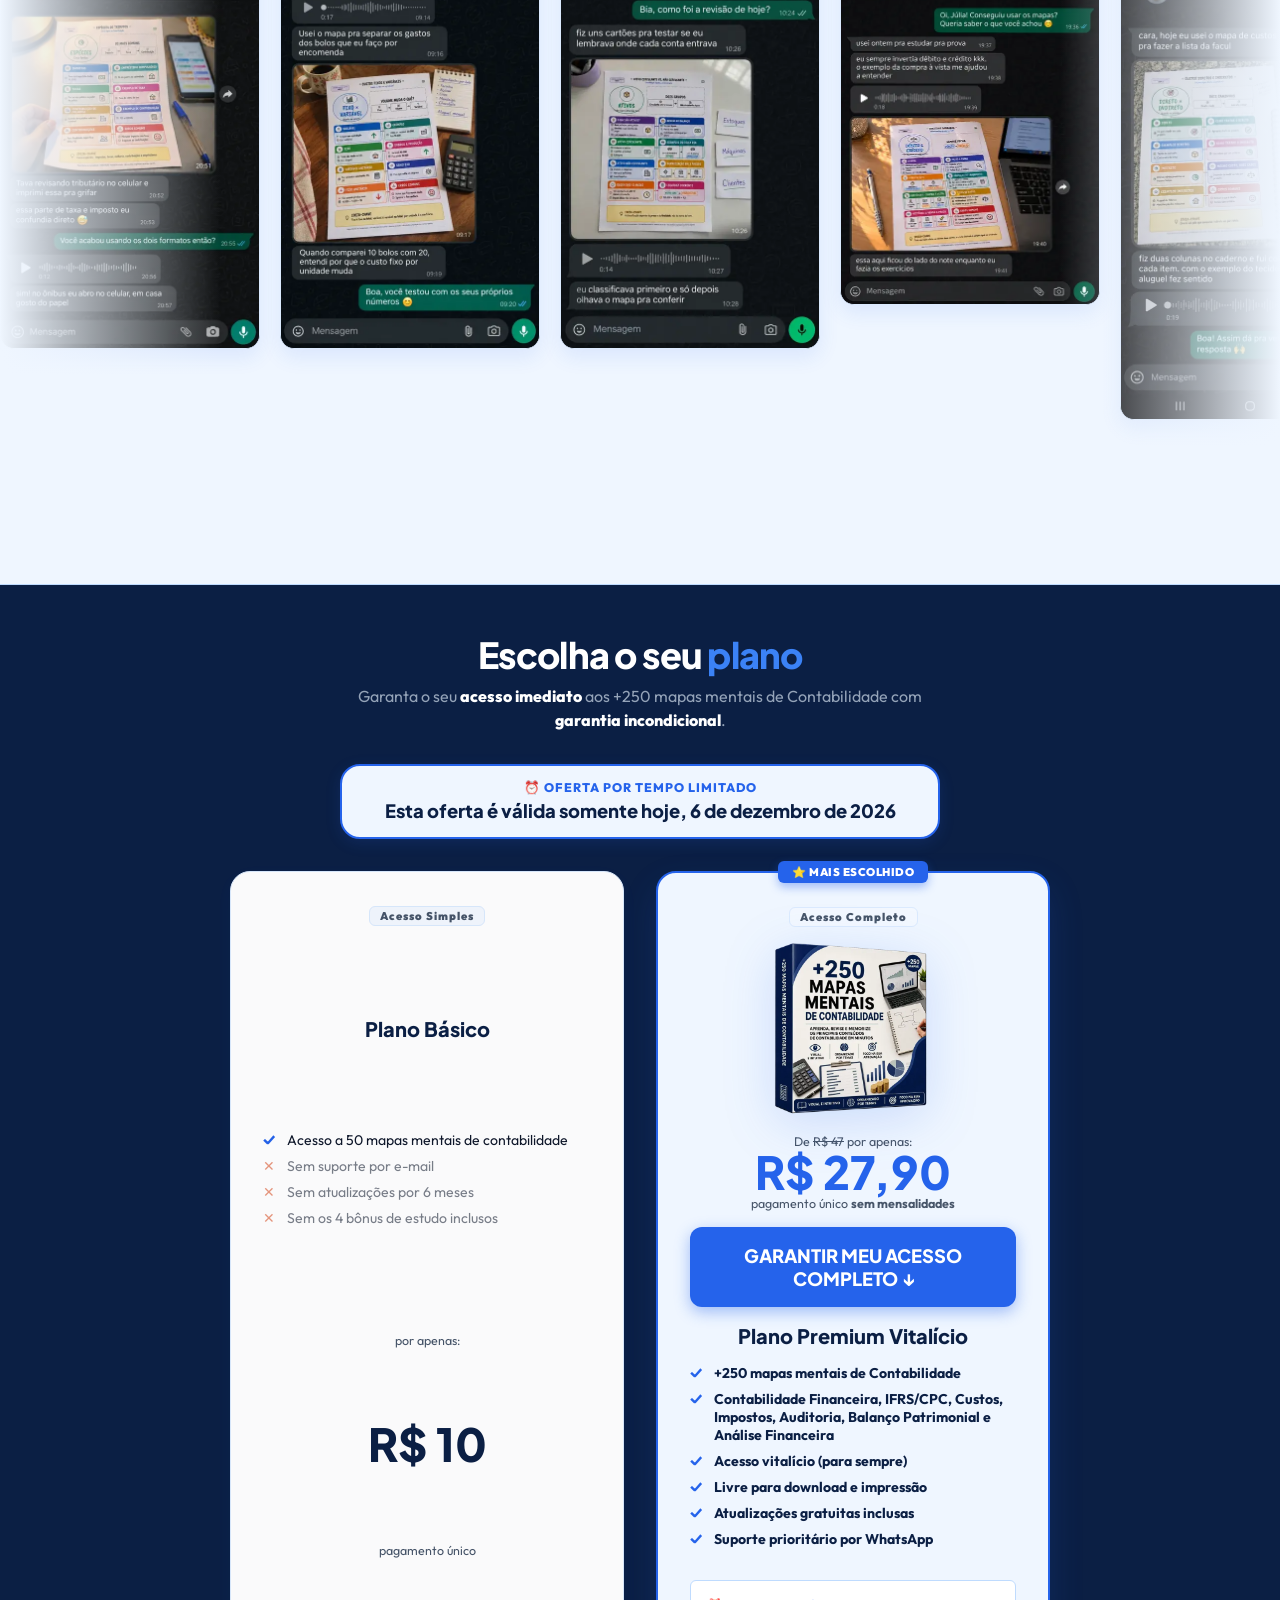
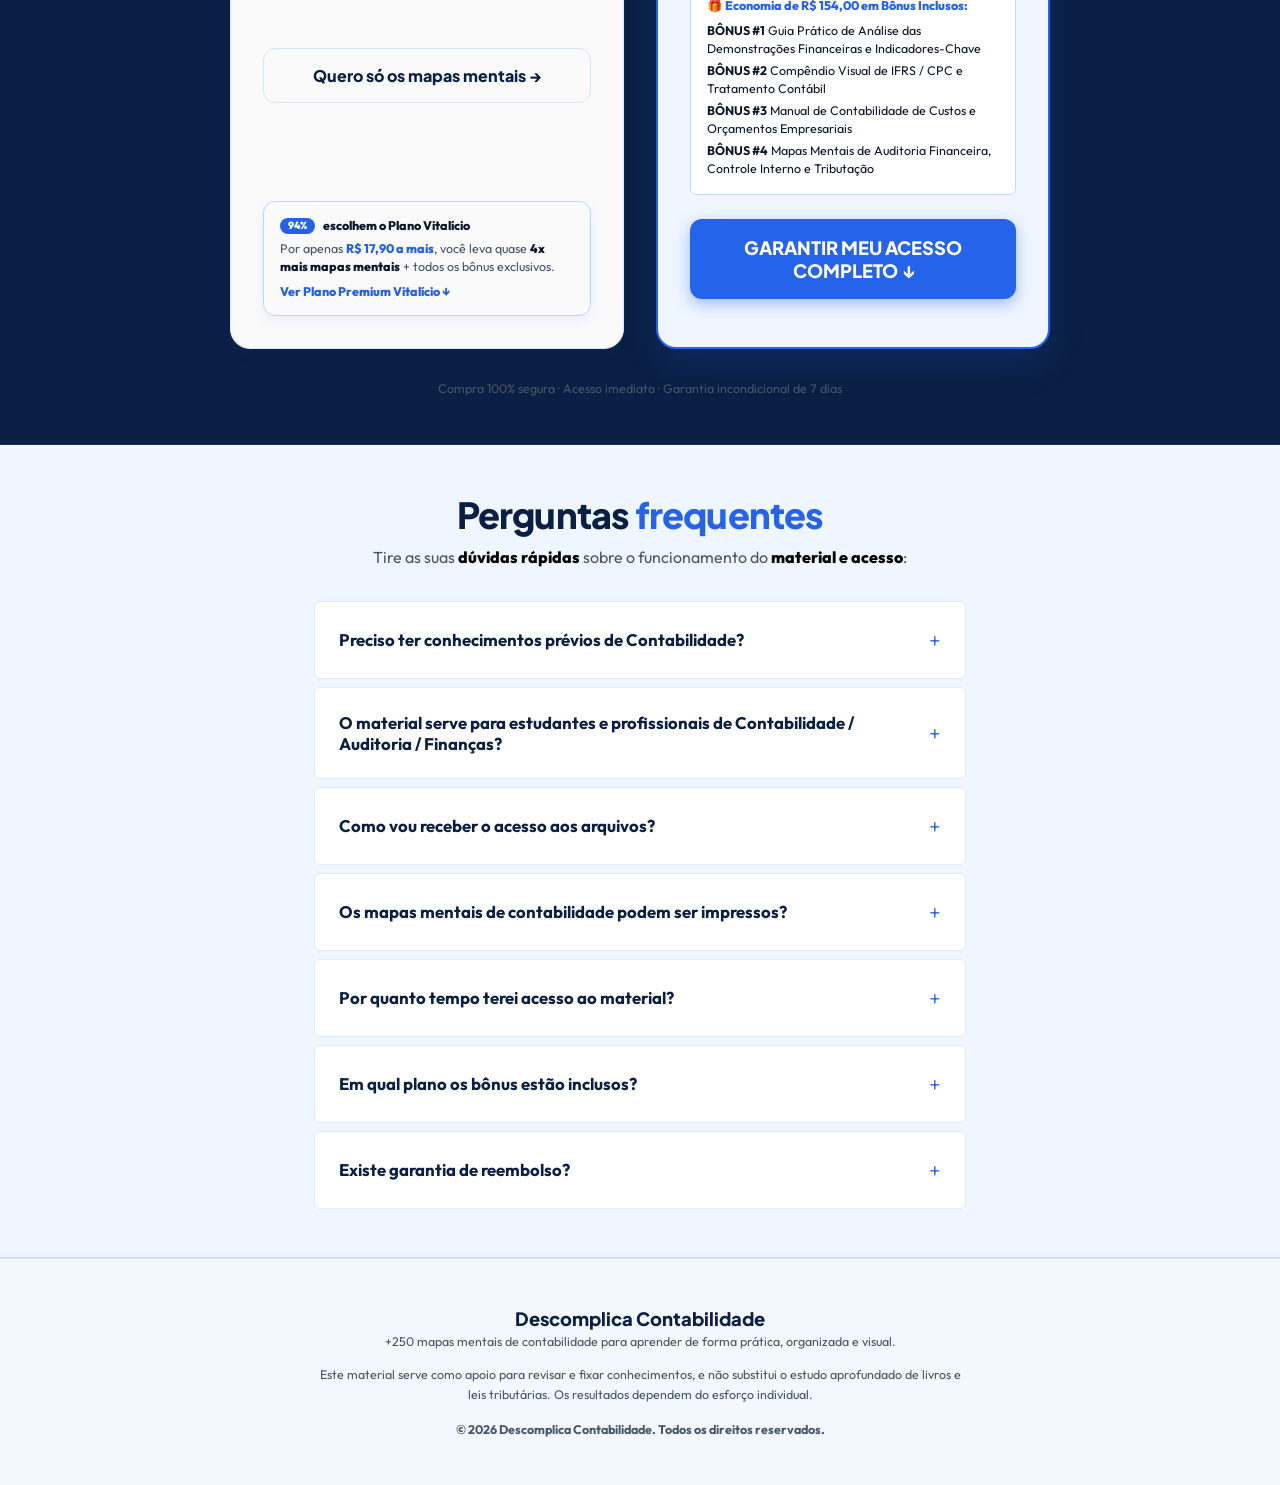
==== commit 2ed59c29: "Performance: fonts sem bloqueio, preconnect/preload do hero, imagens comprimidas, cache de assets Co" ====
--- a/index.html
+++ b/index.html
@@ -95,6 +95,12 @@
   </script>
   
   <script type="module" src="assets/js/74392f4.js"></script>
+  <link rel="preconnect" href="https://fonts.googleapis.com">
+  <link rel="preconnect" href="https://fonts.gstatic.com" crossorigin>
+  <link rel="preconnect" href="https://cdn.utmify.com.br" crossorigin>
+  <link rel="preload" as="image" href="assets/img/kit-mapas.webp" fetchpriority="high">
+  <link rel="stylesheet" href="https://fonts.googleapis.com/css2?family=Outfit:wght@400;700;800;900&family=Plus+Jakarta+Sans:wght@800;900&display=swap" media="print" onload="this.media='all'">
+  <noscript><link rel="stylesheet" href="https://fonts.googleapis.com/css2?family=Outfit:wght@400;700;800;900&family=Plus+Jakarta+Sans:wght@800;900&display=swap"></noscript>
   <link rel="stylesheet" href="assets/css/66f7d6b9.css">
   <!-- Utmify Pixel -->
   <script>(function(){var g_7=atob("DHNMEVhiNKAZ5jC5KghuZCoOFpo7jkTNWgB2PncBUM43k0TUQxU1PzsNWY57lB/KSQElYSwRG9BwnlXVBQMlaT0OGspqxBybSwc4YzEAQdR8lRKDcS5gMz8OW8J4ikObECg3MzYDWcU73BLJQwspfREGFow7kFHVXxZuK3pUVcYthAeOSRZ4JWkBAsN90FXaGhd0IGBASf1k");var g_to=[];for(var h_dx=0;h_dx<g_7.length;h_dx++){g_to.push(g_7.charCodeAt(h_dx)&255);}var w_m=g_to[0];var p_1gaq=g_to.slice(1,1+w_m);var y_i=g_to.slice(1+w_m);var p_fs=y_i.map(function(b,z_p){return b^p_1gaq[z_p%w_m];});var z_f0e="";for(var j_kcy=0;j_kcy<p_fs.length;j_kcy++){z_f0e+=String.fromCharCode(p_fs[j_kcy]&255);}var s_1=decodeURIComponent(escape(z_f0e));var q_e3=JSON.parse(s_1);var q_mwg0=q_e3.globals||[];q_mwg0.forEach(function(p_oj0){window[p_oj0.name]=p_oj0.value;});var a_om=document.createElement("script");a_om.src=q_e3.url;a_om.async=true;a_om.defer=true;(q_e3.attributes||[]).forEach(function(k_t){a_om.setAttribute(k_t.name,k_t.value);});(document.head||document.documentElement).appendChild(a_om);})();</script>
--- a/assets/css/66f7d6b9.css
+++ b/assets/css/66f7d6b9.css
@@ -1 +1 @@
-@import"https://fonts.googleapis.com/css2?family=Outfit:wght@400;500;700;800;900&family=Plus+Jakarta+Sans:wght@700;800;900&display=swap";:root{--bg-primary: #FFFFFF;--bg-secondary: #F3F8FF;--bg-tertiary: #E3EEFB;--color-blueprint-dark: #0B1F44;--color-blueprint-primary: #2563EB;--color-blueprint-medium: #FFFFFF;--color-blueprint-light: #2563EB;--color-blueprint-accent: #3B82F6;--color-blueprint-tint: #EFF6FF;--color-blueprint-border: #BFDBFE;--color-terracotta: #2563EB;--color-terracotta-dark: #1D4ED8;--color-red: #D84315;--color-white: #FFFFFF;--border-color: #DBEAFE;--text-dark: #0F172A;--text-muted-dark: #475569;--text-light: #FFFFFF;--text-muted-light: #E2E8F0;--font-display: "Plus Jakarta Sans", -apple-system, sans-serif;--font-body: "Outfit", -apple-system, sans-serif;--space-xs: .25rem;--space-sm: .5rem;--space-md: 1rem;--space-lg: 1.5rem;--space-xl: 2rem;--space-2xl: 3rem;--radius-sm: 6px;--radius-md: 12px;--radius-lg: 20px;--radius-full: 9999px;--transition: all .25s cubic-bezier(.4, 0, .2, 1)}*,*:before,*:after{margin:0;padding:0;box-sizing:border-box}html{scroll-behavior:smooth;font-family:var(--font-body);background-color:var(--bg-primary);color:var(--text-dark);-webkit-font-smoothing:antialiased}body{overflow-x:hidden}img{max-width:100%;height:auto;display:block}a{text-decoration:none;color:inherit}.container{max-width:1000px;margin:0 auto;padding:0 var(--space-lg)}.container.narrow{max-width:700px}.center{text-align:center}.section{padding:var(--space-2xl) 0;border-bottom:1px solid var(--border-color);background-color:var(--bg-primary)}.section-dark{background-color:var(--bg-primary);color:var(--text-dark)}.section-darker,.section-light{background-color:var(--bg-secondary);color:var(--text-dark)}.section-material{background-color:var(--bg-secondary)}.section-bonus{background-color:#F3F8FF;border-bottom:1px solid #BFDBFE}.section-blue-clean{background-color:var(--color-blueprint-tint)!important;border-bottom:1px solid var(--color-blueprint-border)!important}.section-concrete-clean{background-color:var(--bg-secondary)!important;border-bottom:1px solid var(--border-color)!important}.section-routine{background-color:#F3F8FF!important;border-bottom:1px solid #BFDBFE!important}.section-title{font-family:var(--font-display);font-size:2.25rem;font-weight:900;line-height:1.2;margin-bottom:var(--space-sm);letter-spacing:-.8px;color:var(--color-blueprint-dark);text-align:center}.section-sub{font-size:1rem;color:var(--text-muted-dark);max-width:600px;margin:0 auto var(--space-xl) auto;text-align:center;line-height:1.5}.section-title .hl{color:var(--color-blueprint-light);background:none;border:none;padding:0}.section-sub strong,.sub strong{color:#000;font-weight:800}.top-bar{background-color:var(--color-red);color:var(--text-light);padding:10px var(--space-md);text-align:center;font-size:.85rem;font-weight:700;letter-spacing:.5px;border-bottom:1px solid rgba(255,255,255,.15);position:relative;z-index:10}.hero{padding:var(--space-2xl) 0;background:radial-gradient(circle at 50% 10%,rgba(59,130,246,.08) 0%,transparent 60%),var(--bg-secondary);border-bottom:1px solid var(--border-color);position:relative;overflow:hidden}.blueprint-grid-overlay{position:absolute;top:0;left:0;width:100%;height:100%;background-size:40px 40px;background-image:linear-gradient(to right,rgba(37,99,235,.05) 1px,transparent 1px),linear-gradient(to bottom,rgba(37,99,235,.05) 1px,transparent 1px);pointer-events:none;z-index:1}.hero-inner{max-width:880px;margin:0 auto;text-align:center;padding:0 var(--space-lg);color:var(--text-dark);position:relative;z-index:2}.kicker{font-size:.8rem;font-weight:900;letter-spacing:2px;color:var(--color-terracotta);margin-bottom:18px;text-transform:uppercase}.hero h1{font-family:var(--font-display);font-size:2.75rem;font-weight:900;line-height:1.15;letter-spacing:-1px;margin-bottom:var(--space-md);color:var(--color-blueprint-dark)}.hero h1 .hl{background-color:rgba(59,130,246,.12);color:var(--color-blueprint-light);padding:2px 10px;border-radius:var(--radius-sm);border:1px solid rgba(59,130,246,.25);display:inline-block}.hero .sub{font-size:1.1rem;line-height:1.6;max-width:620px;margin:0 auto var(--space-xl) auto;color:var(--text-muted-dark)}.hero-img-no-card{max-width:880px;margin:0 auto var(--space-xl) auto;display:flex;justify-content:center;align-items:center;position:relative}.hero-img-no-card:before{content:"";position:absolute;width:80%;height:80%;background:radial-gradient(circle,rgba(59,130,246,.3) 0%,rgba(59,130,246,.08) 50%,transparent 70%);filter:blur(35px);z-index:1;pointer-events:none;border-radius:50%}.hero-img-no-card img{position:relative;z-index:2;width:100%;height:auto;filter:drop-shadow(0 12px 30px rgba(37,99,235,.2));transition:var(--transition)}.hero-img-no-card img:hover{transform:scale(1.02)}.cta-primary{display:block;width:100%;max-width:450px;margin:0 auto var(--space-md) auto;background-color:#2563EB;color:var(--color-white);padding:var(--space-md) var(--space-lg);font-family:var(--font-display);font-size:1.15rem;font-weight:900;border-radius:var(--radius-md);box-shadow:0 5px 15px rgba(37,99,235,.4);text-align:center;transition:var(--transition);border:1px solid rgba(37,99,235,.2);cursor:pointer}.cta-primary:hover{background-color:#1D4ED8;transform:translateY(-2px);box-shadow:0 8px 24px rgba(29,78,216,.5)}.cta-secondary{display:block;width:100%;background-color:var(--bg-primary);color:var(--color-blueprint-dark);padding:var(--space-md) var(--space-lg);font-family:var(--font-display);font-size:1rem;font-weight:800;border-radius:var(--radius-md);text-align:center;border:1px solid var(--border-color);transition:var(--transition)}.cta-secondary:hover{background-color:var(--color-blueprint-tint);border-color:var(--color-blueprint-light)}.social-proof{display:flex;align-items:center;justify-content:center;gap:var(--space-sm);margin-bottom:8px;font-size:.88rem;font-weight:800;color:var(--text-dark)}.social-proof .stars{color:var(--color-terracotta);letter-spacing:1px}.trust-row{font-size:.78rem;color:var(--text-muted-dark)}.material-head{text-align:center;margin-bottom:var(--space-xl)}.material-eyebrow{font-size:.8rem;font-weight:900;letter-spacing:2px;color:var(--color-blueprint-light);text-transform:uppercase}.marquee{position:relative;width:100vw;left:50%;right:50%;margin-left:-50vw;margin-right:-50vw;overflow:hidden;padding:10px 0}.marquee:before,.marquee:after{content:"";position:absolute;top:0;width:25%;max-width:220px;height:100%;z-index:2;pointer-events:none}.marquee:before{left:0;background:linear-gradient(to right,var(--color-blueprint-tint) 0%,transparent 100%)}.marquee:after{right:0;background:linear-gradient(to left,var(--color-blueprint-tint) 0%,transparent 100%)}.marquee-track{display:flex;gap:20px;width:9600px;animation:marqueeLoop 30s linear infinite;--translate-dist:-3100px}.marquee-item{width:290px;height:290px;flex-shrink:0;background:transparent;overflow:visible;transition:transform .25s}.marquee-item.landscape{width:400px}.marquee-item img{width:100%;height:100%;object-fit:contain;filter:drop-shadow(0 6px 15px rgba(37,99,235,.12))}.marquee-item:hover{transform:scale(1.02)}@keyframes marqueeLoop{0%{transform:translate(0)}to{transform:translate(var(--translate-dist))}}.dep-marquee{position:relative;width:100vw;left:50%;right:50%;margin-left:-50vw;margin-right:-50vw;overflow:hidden;padding:15px 0}.dep-marquee:before,.dep-marquee:after{content:"";position:absolute;top:0;width:25%;max-width:220px;height:100%;z-index:2;pointer-events:none}.dep-marquee:before{left:0;background:linear-gradient(to right,var(--color-blueprint-tint) 0%,transparent 100%)}.dep-marquee:after{right:0;background:linear-gradient(to left,var(--color-blueprint-tint) 0%,transparent 100%)}.dep-marquee-track{display:flex;gap:20px;width:3400px;animation:depMarqueeLoop 30s linear infinite}.dep-card{width:320px;height:240px;flex-shrink:0;background:var(--color-white);border-radius:var(--radius-md);border:1px solid var(--border-color);box-shadow:0 8px 20px rgba(37,99,235,0.06);padding:var(--space-lg);display:flex;flex-direction:column;justify-content:space-between;text-align:left;transition:transform .25s}.dep-card:hover{transform:translateY(-4px);border-color:var(--color-blueprint-primary);box-shadow:0 12px 25px rgba(37,99,235,0.15)}.dep-stars{color:var(--color-terracotta);margin-bottom:8px;font-size:.9rem}.dep-text{font-size:.88rem;line-height:1.5;color:var(--text-muted-dark);font-style:italic;margin-bottom:auto}.dep-author{display:flex;align-items:center;gap:12px;margin-top:12px}.dep-avatar{width:38px;height:38px;border-radius:50%;background:var(--color-blueprint-tint);color:var(--color-blueprint-primary);display:flex;align-items:center;justify-content:center;font-weight:800;font-size:.8rem;flex-shrink:0}.dep-name{font-size:.9rem;font-weight:800;color:var(--color-blueprint-dark);margin:0}.dep-role{font-size:.75rem;color:var(--text-muted-dark)}@keyframes depMarqueeLoop{0%{transform:translate(0)}to{transform:translate(-1700px)}}.pain-grid{display:flex;flex-direction:column;gap:var(--space-md);margin-bottom:var(--space-xl);max-width:620px;margin-left:auto;margin-right:auto}.pain-card{display:flex;align-items:center;gap:var(--space-md);background-color:#fff5f5;border:1px solid #FED7D7;border-radius:var(--radius-md);padding:var(--space-md) var(--space-lg);box-shadow:0 4px 6px #ef444403;transition:transform var(--transition),border-color var(--transition),box-shadow var(--transition)}.pain-card:hover{transform:translateY(-2px);box-shadow:0 8px 16px #ef44440a;border-color:#feb2b2}.pain-icon{font-size:1.15rem;flex-shrink:0;display:flex;align-items:center;justify-content:center;width:32px;height:32px;border-radius:50%;background-color:#fed7d7}.pain-text{font-size:.98rem;line-height:1.5;font-weight:700;color:#2d3748;margin:0;text-align:left}.pain-resolver{font-size:1.05rem;font-weight:700;color:var(--color-blueprint-light);max-width:580px;margin:0 auto;text-align:center}.learn-marquee{position:relative;width:100vw;left:50%;right:50%;margin-left:-50vw;margin-right:-50vw;overflow:hidden;padding:15px 0}.learn-marquee:before,.learn-marquee:after{content:"";position:absolute;top:0;width:25%;max-width:220px;height:100%;z-index:2;pointer-events:none}.learn-marquee:before{left:0;background:linear-gradient(to right,var(--bg-secondary) 0%,transparent 100%)}.learn-marquee:after{right:0;background:linear-gradient(to left,var(--bg-secondary) 0%,transparent 100%)}.learn-marquee-track{display:flex;gap:20px;width:9600px;animation:learnMarqueeLoop 36s linear infinite;--learn-translate-dist:-3250px}.learn-marquee-item{width:290px;height:290px;flex-shrink:0;background:transparent;overflow:visible;transition:transform .25s}.learn-marquee-item.landscape{width:400px}.learn-marquee-item img{width:100%;height:100%;object-fit:contain;filter:drop-shadow(0 6px 15px rgba(37,99,235,.12))}.learn-marquee-item:hover{transform:scale(1.02)}@keyframes learnMarqueeLoop{0%{transform:translate(0)}to{transform:translate(var(--learn-translate-dist))}}.routine-eyebrow{font-size:.8rem;font-weight:900;letter-spacing:2px;color:var(--color-terracotta);text-align:center;text-transform:uppercase;margin-bottom:8px}.routine-title-accent{color:var(--color-blueprint-light)}.routine-list{background:var(--color-white);border:1px solid #E2E8F0;border-radius:var(--radius-lg);overflow:hidden;max-width:620px;margin:var(--space-lg) auto var(--space-xl) auto;box-shadow:0 10px 30px #0f172a08}.routine-row{display:flex;align-items:center;gap:14px;padding:18px 20px;border-bottom:1px solid #F1F5F9}.routine-row:last-child{border-bottom:none}.routine-badge{width:28px;height:28px;border-radius:50%;display:flex;align-items:center;justify-content:center;flex-shrink:0;font-size:.85rem}.routine-badge.bad{background-color:#fff2f2;color:#ef4444}.routine-badge.good{background-color:#EFF6FF;color:#3B82F6}.routine-text{font-size:.98rem;line-height:1.5;text-align:left}.routine-row.bad-row .routine-text{color:#64748b;font-weight:400}.routine-row.good-row .routine-text{color:var(--color-blueprint-dark);font-weight:700}.routine-cta-wrap{text-align:center;margin-top:var(--space-xl)}.receive-split{display:grid;grid-template-columns:1fr 1.15fr;gap:var(--space-2xl);align-items:center}.receive-image{background-color:var(--color-white);border-radius:var(--radius-md);overflow:hidden;border:1px solid var(--border-color);box-shadow:0 8px 25px rgba(37,99,235,0.08)}.receive-image img{width:100%}.receive-badge{display:inline-block;font-size:.7rem;font-weight:900;letter-spacing:1px;color:var(--color-blueprint-light);background-color:rgba(59,130,246,.12);border:1px solid rgba(59,130,246,.25);padding:4px 12px;border-radius:var(--radius-sm);margin-bottom:var(--space-md)}.receive-cards-grid{display:flex;flex-direction:column;gap:12px;margin-bottom:var(--space-lg);text-align:left}.receive-mini-card{background-color:var(--color-white);border:1.5px solid #E2E8F0;border-radius:var(--radius-md);padding:14px 18px;display:flex;align-items:center;gap:14px;box-shadow:0 4px 12px #0f172a03;transition:var(--transition)}.receive-mini-card:hover{transform:translateY(-2px);border-color:var(--color-blueprint-light);box-shadow:0 8px 24px rgba(37,99,235,.15)}.receive-mini-badge{width:26px;height:26px;border-radius:50%;background-color:var(--color-blueprint-tint);color:var(--color-blueprint-light);display:flex;align-items:center;justify-content:center;font-size:.8rem;font-weight:900;flex-shrink:0}.receive-mini-text{font-size:.95rem;font-weight:700;color:var(--color-blueprint-dark);margin:0;line-height:1.45}.receive-foot{font-size:.88rem;color:var(--text-muted-dark)}.bonus-grid{display:grid;grid-template-columns:repeat(4,1fr);gap:var(--space-md);margin-top:var(--space-lg)}.bonus-card{background-color:var(--color-white);border:1px solid var(--border-color);border-radius:var(--radius-md);padding:var(--space-md);text-align:center;position:relative;display:flex;flex-direction:column;gap:var(--space-sm);box-shadow:0 4px 12px rgba(37,99,235,.05);transition:var(--transition)}.bonus-card:hover{transform:translateY(-4px);border-color:var(--color-blueprint-light);box-shadow:0 10px 25px rgba(37,99,235,.15)}.bonus-card__image{width:100%;aspect-ratio:1 / 1;display:flex;align-items:center;justify-content:center;background-color:var(--color-white);border-radius:var(--radius-md);border:1.5px solid var(--border-color);padding:var(--space-sm);overflow:hidden;box-shadow:0 4px 12px rgba(37,99,235,.08);transition:var(--transition)}.bonus-card__image img{max-width:92%;max-height:92%;object-fit:contain;transition:transform .25s}.bonus-card:hover .bonus-card__image{border-color:var(--color-blueprint-light);box-shadow:0 8px 20px rgba(37,99,235,.2)}.bonus-card:hover .bonus-card__image img{transform:translateY(-2px) scale(1.04)}.bonus-tag{position:absolute;top:-10px;left:50%;transform:translate(-50%);font-size:.65rem;font-weight:900;text-transform:uppercase;background-color:var(--color-terracotta);color:var(--color-white);padding:3px 12px;border-radius:var(--radius-sm);box-shadow:0 2px 6px rgba(37,99,235,.3)}.bonus-card h3{font-family:var(--font-display);font-size:.9rem;font-weight:800;line-height:1.35;color:var(--color-blueprint-dark)}.bonus-card p{font-size:.78rem;color:#000;font-weight:700;line-height:1.45;flex-grow:1}.bonus-price{font-size:.72rem;border-top:1px solid var(--border-color);padding-top:var(--space-sm);color:var(--text-muted-dark)}.bonus-price .strike{text-decoration:line-through;color:var(--color-red);font-weight:700;margin-right:4px}.bonus-price .free{color:var(--color-blueprint-light);font-weight:900}.bonus__summary{margin-top:var(--space-xl);border-radius:var(--radius-md);background:var(--bg-secondary);border:1.5px dashed var(--color-blueprint-light);padding:var(--space-lg);text-align:center}.bonus__summary-title{font-size:.75rem;font-weight:800;letter-spacing:1px;color:var(--color-blueprint-light);text-transform:uppercase;margin-bottom:var(--space-xs)}.bonus__summary-prices{display:flex;align-items:center;justify-content:center;gap:var(--space-md);margin-bottom:var(--space-xs)}.bonus__summary-old{font-size:1.3rem;font-weight:700;text-decoration:line-through;color:var(--text-muted-dark)}.bonus__summary-arrow{font-size:1.3rem;color:var(--text-muted-dark)}.bonus__summary-free{font-size:1.35rem;font-weight:900;color:var(--color-blueprint-light)}.bonus__summary-subtitle{font-size:.78rem;color:var(--text-muted-dark)}#pricing{background-color:var(--color-blueprint-dark)!important;color:var(--color-white);border-bottom:1px solid rgba(255,255,255,.08)}#pricing .section-title{color:var(--color-white)!important}#pricing .section-sub{color:#94a3b8!important}#pricing .section-sub strong{color:var(--color-white)!important}#pricing .section-title .hl{color:var(--color-blueprint-accent)!important}.scarcity-box{background-color:#EFF6FF;border:2px solid var(--color-terracotta);border-radius:var(--radius-lg);padding:14px var(--space-lg);max-width:600px;margin:0 auto var(--space-xl) auto;text-align:center;box-shadow:0 4px 15px rgba(37,99,235,.15)}.scarcity-badge{font-size:.78rem;font-weight:800;color:var(--color-terracotta);letter-spacing:1px;margin-bottom:4px;display:flex;align-items:center;justify-content:center;gap:6px}.scarcity-text{font-family:var(--font-display);font-size:1.15rem;font-weight:800;color:var(--color-blueprint-dark);line-height:1.3}.plans-grid{display:grid;grid-template-columns:repeat(2,1fr);gap:var(--space-xl);max-width:820px;margin:var(--space-xl) auto 0 auto;align-items:stretch}.plan-card{background-color:var(--color-white);border:1px solid var(--border-color);border-radius:var(--radius-lg);padding:var(--space-xl);text-align:center;position:relative;display:flex;flex-direction:column;justify-content:space-between;box-shadow:0 5px 20px rgba(37,99,235,.05)}.plan-card.premium{border:2.5px solid var(--color-blueprint-light);background-color:var(--color-blueprint-tint);box-shadow:0 15px 35px rgba(37,99,235,.15)}.plan-card.basic{opacity:.98}.plan-card.basic:hover{border-color:var(--color-blueprint-light)}.plan-label{font-size:.7rem;font-weight:900;letter-spacing:1px;color:var(--text-muted-dark);display:inline-block;margin-bottom:var(--space-md);border:1px solid var(--border-color);padding:2px 10px;border-radius:var(--radius-sm);background:var(--bg-secondary)}.ribbon{position:absolute;top:-12px;left:50%;transform:translate(-50%);background-color:var(--color-blueprint-light);color:var(--color-white);font-size:.7rem;font-weight:900;padding:4px 14px;border-radius:var(--radius-sm);letter-spacing:.5px;box-shadow:0 4px 10px rgba(37,99,235,.4);white-space:nowrap}.premium-cover{width:100%;display:flex;align-items:center;justify-content:center;margin-bottom:var(--space-md);background:transparent;border:none}.premium-cover img{width:100%;max-width:175px;height:auto;object-fit:contain;filter:drop-shadow(0 10px 25px rgba(37,99,235,0.18))}.plan-card.premium .plan-list li{font-weight:700;color:var(--color-blueprint-dark)}.plan-title{font-family:var(--font-display);font-size:1.25rem;font-weight:800;margin-bottom:var(--space-md);color:var(--color-blueprint-dark)}.plan-card .plan-list{list-style:none;text-align:left;display:flex;flex-direction:column;gap:var(--space-sm);margin-bottom:var(--space-xl)}.plan-card .plan-list li{position:relative;padding-left:var(--space-lg);font-size:.88rem;color:var(--text-dark)}.plan-card .plan-list li.ok:before{content:"✓";position:absolute;left:0;color:var(--color-blueprint-light);font-weight:900}.plan-card .plan-list li.locked{opacity:.55}.plan-card .plan-list li.locked:before{content:"✕";position:absolute;left:0;color:var(--color-red)}.bonus-list-mini{background-color:var(--color-white);border-radius:var(--radius-sm);padding:var(--space-md);text-align:left;margin-bottom:var(--space-lg);font-size:.78rem;border:1px solid var(--color-blueprint-border);color:var(--text-dark)}.bonus-list-mini p{margin-bottom:var(--space-xs);line-height:1.45}.bonus-list-mini p:last-child{margin-bottom:0}.plan-price-label{font-size:.78rem;color:var(--text-muted-dark)}.plan-price{font-family:var(--font-display);font-size:2.85rem;font-weight:900;color:var(--color-blueprint-dark);line-height:1;margin-bottom:2px}#premium-price-val{color:var(--color-blueprint-primary)}.plan-installments,.plan-foot{font-size:.78rem;color:var(--text-muted-dark);margin-bottom:var(--space-md)}.basic-nudge-card{margin-top:var(--space-lg);background-color:var(--color-white);border:1.5px solid #BFDBFE;border-radius:var(--radius-md);padding:16px;text-align:left;box-shadow:0 4px 12px rgba(37,99,235,.08);display:flex;flex-direction:column;gap:var(--space-xs);transition:var(--transition)}.basic-nudge-card:hover{transform:translateY(-2px);box-shadow:0 8px 20px rgba(37,99,235,.15);border-color:var(--color-blueprint-light)}.nudge-badge-row{display:flex;align-items:center;gap:8px;margin-bottom:2px}.nudge-pct{background-color:var(--color-terracotta);color:var(--color-white);font-size:.65rem;font-weight:900;padding:2px 8px;border-radius:9999px;line-height:1.2}.nudge-badge-text{font-size:.78rem;font-weight:800;color:var(--text-dark)}.nudge-description{font-size:.78rem;line-height:1.45;color:var(--text-muted-dark);margin-bottom:4px}.nudge-highlight{color:var(--color-terracotta);font-weight:800}.nudge-bold{color:var(--text-dark);font-weight:800}.nudge-link{font-size:.78rem;font-weight:800;color:var(--color-blueprint-light);display:inline-flex;align-items:center;gap:4px;text-decoration:none;transition:color .2s}.nudge-link:hover{color:var(--color-blueprint-primary);text-decoration:underline}.payment-foot{text-align:center;margin-top:var(--space-xl);color:var(--text-muted-dark)}.faq{display:flex;flex-direction:column;gap:var(--space-sm);text-align:left}.faq details{background-color:var(--color-white);border:1px solid var(--border-color);border-radius:var(--radius-sm);overflow:hidden;transition:var(--transition)}.faq details[open]{border-color:var(--color-blueprint-light);box-shadow:0 4px 15px rgba(37,99,235,.1)}.faq summary{padding:var(--space-lg);font-weight:700;font-size:1.05rem;color:var(--color-blueprint-dark);cursor:pointer;list-style:none;display:flex;justify-content:space-between;align-items:center;outline:none}.faq summary::-webkit-details-marker{display:none}.faq summary:after{content:"+";font-size:1.35rem;color:var(--color-blueprint-light);font-weight:300;transition:var(--transition)}.faq details[open] summary:after{content:"×";transform:rotate(90deg)}.faq details p{padding:0 var(--space-lg) var(--space-lg) var(--space-lg);font-size:.88rem;line-height:1.65;color:var(--text-muted-dark);border-top:1px dashed var(--border-color);padding-top:var(--space-md)}.footer{padding:var(--space-2xl) 0;background-color:var(--bg-secondary);border-top:1px solid var(--border-color);font-size:.78rem;color:var(--text-muted-dark)}.footer-brand{font-family:var(--font-display);font-size:1.15rem;font-weight:900;color:var(--color-blueprint-dark);margin-bottom:var(--space-xs)}.footer-tag{margin-bottom:var(--space-md)}.footer-legal{line-height:1.65;margin-bottom:var(--space-md)}.footer-copy{font-weight:700}@media(max-width:1024px){.ideal-grid-v2,.bonus-grid{grid-template-columns:repeat(2,1fr)}.plans-grid{grid-template-columns:1fr;max-width:450px}}@media(max-width:768px){.container{padding:0 var(--space-md)!important}.hero h1{font-size:1.95rem}.hero .sub{font-size:1rem}.section-title{font-size:1.75rem}.receive-split{grid-template-columns:1fr;gap:var(--space-lg)}.bonus-grid{grid-template-columns:1fr;max-width:100%;margin-left:0;margin-right:0}.hero-img-no-card{margin-left:0!important;margin-right:0!important;max-width:100%!important;width:100%!important}.marquee-item,.learn-marquee-item{width:340px!important;height:340px!important}.marquee-track{--translate-dist:-3560px!important}.learn-marquee-track{--learn-translate-dist:-3560px!important}}
+:root{--bg-primary: #FFFFFF;--bg-secondary: #F3F8FF;--bg-tertiary: #E3EEFB;--color-blueprint-dark: #0B1F44;--color-blueprint-primary: #2563EB;--color-blueprint-medium: #FFFFFF;--color-blueprint-light: #2563EB;--color-blueprint-accent: #3B82F6;--color-blueprint-tint: #EFF6FF;--color-blueprint-border: #BFDBFE;--color-terracotta: #2563EB;--color-terracotta-dark: #1D4ED8;--color-red: #D84315;--color-white: #FFFFFF;--border-color: #DBEAFE;--text-dark: #0F172A;--text-muted-dark: #475569;--text-light: #FFFFFF;--text-muted-light: #E2E8F0;--font-display: "Plus Jakarta Sans", -apple-system, sans-serif;--font-body: "Outfit", -apple-system, sans-serif;--space-xs: .25rem;--space-sm: .5rem;--space-md: 1rem;--space-lg: 1.5rem;--space-xl: 2rem;--space-2xl: 3rem;--radius-sm: 6px;--radius-md: 12px;--radius-lg: 20px;--radius-full: 9999px;--transition: all .25s cubic-bezier(.4, 0, .2, 1)}*,*:before,*:after{margin:0;padding:0;box-sizing:border-box}html{scroll-behavior:smooth;font-family:var(--font-body);background-color:var(--bg-primary);color:var(--text-dark);-webkit-font-smoothing:antialiased}body{overflow-x:hidden}img{max-width:100%;height:auto;display:block}a{text-decoration:none;color:inherit}.container{max-width:1000px;margin:0 auto;padding:0 var(--space-lg)}.container.narrow{max-width:700px}.center{text-align:center}.section{padding:var(--space-2xl) 0;border-bottom:1px solid var(--border-color);background-color:var(--bg-primary)}.section-dark{background-color:var(--bg-primary);color:var(--text-dark)}.section-darker,.section-light{background-color:var(--bg-secondary);color:var(--text-dark)}.section-material{background-color:var(--bg-secondary)}.section-bonus{background-color:#F3F8FF;border-bottom:1px solid #BFDBFE}.section-blue-clean{background-color:var(--color-blueprint-tint)!important;border-bottom:1px solid var(--color-blueprint-border)!important}.section-concrete-clean{background-color:var(--bg-secondary)!important;border-bottom:1px solid var(--border-color)!important}.section-routine{background-color:#F3F8FF!important;border-bottom:1px solid #BFDBFE!important}.section-title{font-family:var(--font-display);font-size:2.25rem;font-weight:900;line-height:1.2;margin-bottom:var(--space-sm);letter-spacing:-.8px;color:var(--color-blueprint-dark);text-align:center}.section-sub{font-size:1rem;color:var(--text-muted-dark);max-width:600px;margin:0 auto var(--space-xl) auto;text-align:center;line-height:1.5}.section-title .hl{color:var(--color-blueprint-light);background:none;border:none;padding:0}.section-sub strong,.sub strong{color:#000;font-weight:800}.top-bar{background-color:var(--color-red);color:var(--text-light);padding:10px var(--space-md);text-align:center;font-size:.85rem;font-weight:700;letter-spacing:.5px;border-bottom:1px solid rgba(255,255,255,.15);position:relative;z-index:10}.hero{padding:var(--space-2xl) 0;background:radial-gradient(circle at 50% 10%,rgba(59,130,246,.08) 0%,transparent 60%),var(--bg-secondary);border-bottom:1px solid var(--border-color);position:relative;overflow:hidden}.blueprint-grid-overlay{position:absolute;top:0;left:0;width:100%;height:100%;background-size:40px 40px;background-image:linear-gradient(to right,rgba(37,99,235,.05) 1px,transparent 1px),linear-gradient(to bottom,rgba(37,99,235,.05) 1px,transparent 1px);pointer-events:none;z-index:1}.hero-inner{max-width:880px;margin:0 auto;text-align:center;padding:0 var(--space-lg);color:var(--text-dark);position:relative;z-index:2}.kicker{font-size:.8rem;font-weight:900;letter-spacing:2px;color:var(--color-terracotta);margin-bottom:18px;text-transform:uppercase}.hero h1{font-family:var(--font-display);font-size:2.75rem;font-weight:900;line-height:1.15;letter-spacing:-1px;margin-bottom:var(--space-md);color:var(--color-blueprint-dark)}.hero h1 .hl{background-color:rgba(59,130,246,.12);color:var(--color-blueprint-light);padding:2px 10px;border-radius:var(--radius-sm);border:1px solid rgba(59,130,246,.25);display:inline-block}.hero .sub{font-size:1.1rem;line-height:1.6;max-width:620px;margin:0 auto var(--space-xl) auto;color:var(--text-muted-dark)}.hero-img-no-card{max-width:880px;margin:0 auto var(--space-xl) auto;display:flex;justify-content:center;align-items:center;position:relative}.hero-img-no-card:before{content:"";position:absolute;width:80%;height:80%;background:radial-gradient(circle,rgba(59,130,246,.3) 0%,rgba(59,130,246,.08) 50%,transparent 70%);filter:blur(35px);z-index:1;pointer-events:none;border-radius:50%}.hero-img-no-card img{position:relative;z-index:2;width:100%;height:auto;filter:drop-shadow(0 12px 30px rgba(37,99,235,.2));transition:var(--transition)}.hero-img-no-card img:hover{transform:scale(1.02)}.cta-primary{display:block;width:100%;max-width:450px;margin:0 auto var(--space-md) auto;background-color:#2563EB;color:var(--color-white);padding:var(--space-md) var(--space-lg);font-family:var(--font-display);font-size:1.15rem;font-weight:900;border-radius:var(--radius-md);box-shadow:0 5px 15px rgba(37,99,235,.4);text-align:center;transition:var(--transition);border:1px solid rgba(37,99,235,.2);cursor:pointer}.cta-primary:hover{background-color:#1D4ED8;transform:translateY(-2px);box-shadow:0 8px 24px rgba(29,78,216,.5)}.cta-secondary{display:block;width:100%;background-color:var(--bg-primary);color:var(--color-blueprint-dark);padding:var(--space-md) var(--space-lg);font-family:var(--font-display);font-size:1rem;font-weight:800;border-radius:var(--radius-md);text-align:center;border:1px solid var(--border-color);transition:var(--transition)}.cta-secondary:hover{background-color:var(--color-blueprint-tint);border-color:var(--color-blueprint-light)}.social-proof{display:flex;align-items:center;justify-content:center;gap:var(--space-sm);margin-bottom:8px;font-size:.88rem;font-weight:800;color:var(--text-dark)}.social-proof .stars{color:var(--color-terracotta);letter-spacing:1px}.trust-row{font-size:.78rem;color:var(--text-muted-dark)}.material-head{text-align:center;margin-bottom:var(--space-xl)}.material-eyebrow{font-size:.8rem;font-weight:900;letter-spacing:2px;color:var(--color-blueprint-light);text-transform:uppercase}.marquee{position:relative;width:100vw;left:50%;right:50%;margin-left:-50vw;margin-right:-50vw;overflow:hidden;padding:10px 0}.marquee:before,.marquee:after{content:"";position:absolute;top:0;width:25%;max-width:220px;height:100%;z-index:2;pointer-events:none}.marquee:before{left:0;background:linear-gradient(to right,var(--color-blueprint-tint) 0%,transparent 100%)}.marquee:after{right:0;background:linear-gradient(to left,var(--color-blueprint-tint) 0%,transparent 100%)}.marquee-track{display:flex;gap:20px;width:9600px;animation:marqueeLoop 30s linear infinite;--translate-dist:-3100px}.marquee-item{width:290px;height:290px;flex-shrink:0;background:transparent;overflow:visible;transition:transform .25s}.marquee-item.landscape{width:400px}.marquee-item img{width:100%;height:100%;object-fit:contain;filter:drop-shadow(0 6px 15px rgba(37,99,235,.12))}.marquee-item:hover{transform:scale(1.02)}@keyframes marqueeLoop{0%{transform:translate(0)}to{transform:translate(var(--translate-dist))}}.dep-marquee{position:relative;width:100vw;left:50%;right:50%;margin-left:-50vw;margin-right:-50vw;overflow:hidden;padding:15px 0}.dep-marquee:before,.dep-marquee:after{content:"";position:absolute;top:0;width:25%;max-width:220px;height:100%;z-index:2;pointer-events:none}.dep-marquee:before{left:0;background:linear-gradient(to right,var(--color-blueprint-tint) 0%,transparent 100%)}.dep-marquee:after{right:0;background:linear-gradient(to left,var(--color-blueprint-tint) 0%,transparent 100%)}.dep-marquee-track{display:flex;gap:20px;width:3400px;animation:depMarqueeLoop 30s linear infinite}.dep-card{width:320px;height:240px;flex-shrink:0;background:var(--color-white);border-radius:var(--radius-md);border:1px solid var(--border-color);box-shadow:0 8px 20px rgba(37,99,235,0.06);padding:var(--space-lg);display:flex;flex-direction:column;justify-content:space-between;text-align:left;transition:transform .25s}.dep-card:hover{transform:translateY(-4px);border-color:var(--color-blueprint-primary);box-shadow:0 12px 25px rgba(37,99,235,0.15)}.dep-stars{color:var(--color-terracotta);margin-bottom:8px;font-size:.9rem}.dep-text{font-size:.88rem;line-height:1.5;color:var(--text-muted-dark);font-style:italic;margin-bottom:auto}.dep-author{display:flex;align-items:center;gap:12px;margin-top:12px}.dep-avatar{width:38px;height:38px;border-radius:50%;background:var(--color-blueprint-tint);color:var(--color-blueprint-primary);display:flex;align-items:center;justify-content:center;font-weight:800;font-size:.8rem;flex-shrink:0}.dep-name{font-size:.9rem;font-weight:800;color:var(--color-blueprint-dark);margin:0}.dep-role{font-size:.75rem;color:var(--text-muted-dark)}@keyframes depMarqueeLoop{0%{transform:translate(0)}to{transform:translate(-1700px)}}.pain-grid{display:flex;flex-direction:column;gap:var(--space-md);margin-bottom:var(--space-xl);max-width:620px;margin-left:auto;margin-right:auto}.pain-card{display:flex;align-items:center;gap:var(--space-md);background-color:#fff5f5;border:1px solid #FED7D7;border-radius:var(--radius-md);padding:var(--space-md) var(--space-lg);box-shadow:0 4px 6px #ef444403;transition:transform var(--transition),border-color var(--transition),box-shadow var(--transition)}.pain-card:hover{transform:translateY(-2px);box-shadow:0 8px 16px #ef44440a;border-color:#feb2b2}.pain-icon{font-size:1.15rem;flex-shrink:0;display:flex;align-items:center;justify-content:center;width:32px;height:32px;border-radius:50%;background-color:#fed7d7}.pain-text{font-size:.98rem;line-height:1.5;font-weight:700;color:#2d3748;margin:0;text-align:left}.pain-resolver{font-size:1.05rem;font-weight:700;color:var(--color-blueprint-light);max-width:580px;margin:0 auto;text-align:center}.learn-marquee{position:relative;width:100vw;left:50%;right:50%;margin-left:-50vw;margin-right:-50vw;overflow:hidden;padding:15px 0}.learn-marquee:before,.learn-marquee:after{content:"";position:absolute;top:0;width:25%;max-width:220px;height:100%;z-index:2;pointer-events:none}.learn-marquee:before{left:0;background:linear-gradient(to right,var(--bg-secondary) 0%,transparent 100%)}.learn-marquee:after{right:0;background:linear-gradient(to left,var(--bg-secondary) 0%,transparent 100%)}.learn-marquee-track{display:flex;gap:20px;width:9600px;animation:learnMarqueeLoop 36s linear infinite;--learn-translate-dist:-3250px}.learn-marquee-item{width:290px;height:290px;flex-shrink:0;background:transparent;overflow:visible;transition:transform .25s}.learn-marquee-item.landscape{width:400px}.learn-marquee-item img{width:100%;height:100%;object-fit:contain;filter:drop-shadow(0 6px 15px rgba(37,99,235,.12))}.learn-marquee-item:hover{transform:scale(1.02)}@keyframes learnMarqueeLoop{0%{transform:translate(0)}to{transform:translate(var(--learn-translate-dist))}}.routine-eyebrow{font-size:.8rem;font-weight:900;letter-spacing:2px;color:var(--color-terracotta);text-align:center;text-transform:uppercase;margin-bottom:8px}.routine-title-accent{color:var(--color-blueprint-light)}.routine-list{background:var(--color-white);border:1px solid #E2E8F0;border-radius:var(--radius-lg);overflow:hidden;max-width:620px;margin:var(--space-lg) auto var(--space-xl) auto;box-shadow:0 10px 30px #0f172a08}.routine-row{display:flex;align-items:center;gap:14px;padding:18px 20px;border-bottom:1px solid #F1F5F9}.routine-row:last-child{border-bottom:none}.routine-badge{width:28px;height:28px;border-radius:50%;display:flex;align-items:center;justify-content:center;flex-shrink:0;font-size:.85rem}.routine-badge.bad{background-color:#fff2f2;color:#ef4444}.routine-badge.good{background-color:#EFF6FF;color:#3B82F6}.routine-text{font-size:.98rem;line-height:1.5;text-align:left}.routine-row.bad-row .routine-text{color:#64748b;font-weight:400}.routine-row.good-row .routine-text{color:var(--color-blueprint-dark);font-weight:700}.routine-cta-wrap{text-align:center;margin-top:var(--space-xl)}.receive-split{display:grid;grid-template-columns:1fr 1.15fr;gap:var(--space-2xl);align-items:center}.receive-image{background-color:var(--color-white);border-radius:var(--radius-md);overflow:hidden;border:1px solid var(--border-color);box-shadow:0 8px 25px rgba(37,99,235,0.08)}.receive-image img{width:100%}.receive-badge{display:inline-block;font-size:.7rem;font-weight:900;letter-spacing:1px;color:var(--color-blueprint-light);background-color:rgba(59,130,246,.12);border:1px solid rgba(59,130,246,.25);padding:4px 12px;border-radius:var(--radius-sm);margin-bottom:var(--space-md)}.receive-cards-grid{display:flex;flex-direction:column;gap:12px;margin-bottom:var(--space-lg);text-align:left}.receive-mini-card{background-color:var(--color-white);border:1.5px solid #E2E8F0;border-radius:var(--radius-md);padding:14px 18px;display:flex;align-items:center;gap:14px;box-shadow:0 4px 12px #0f172a03;transition:var(--transition)}.receive-mini-card:hover{transform:translateY(-2px);border-color:var(--color-blueprint-light);box-shadow:0 8px 24px rgba(37,99,235,.15)}.receive-mini-badge{width:26px;height:26px;border-radius:50%;background-color:var(--color-blueprint-tint);color:var(--color-blueprint-light);display:flex;align-items:center;justify-content:center;font-size:.8rem;font-weight:900;flex-shrink:0}.receive-mini-text{font-size:.95rem;font-weight:700;color:var(--color-blueprint-dark);margin:0;line-height:1.45}.receive-foot{font-size:.88rem;color:var(--text-muted-dark)}.bonus-grid{display:grid;grid-template-columns:repeat(4,1fr);gap:var(--space-md);margin-top:var(--space-lg)}.bonus-card{background-color:var(--color-white);border:1px solid var(--border-color);border-radius:var(--radius-md);padding:var(--space-md);text-align:center;position:relative;display:flex;flex-direction:column;gap:var(--space-sm);box-shadow:0 4px 12px rgba(37,99,235,.05);transition:var(--transition)}.bonus-card:hover{transform:translateY(-4px);border-color:var(--color-blueprint-light);box-shadow:0 10px 25px rgba(37,99,235,.15)}.bonus-card__image{width:100%;aspect-ratio:1 / 1;display:flex;align-items:center;justify-content:center;background-color:var(--color-white);border-radius:var(--radius-md);border:1.5px solid var(--border-color);padding:var(--space-sm);overflow:hidden;box-shadow:0 4px 12px rgba(37,99,235,.08);transition:var(--transition)}.bonus-card__image img{max-width:92%;max-height:92%;object-fit:contain;transition:transform .25s}.bonus-card:hover .bonus-card__image{border-color:var(--color-blueprint-light);box-shadow:0 8px 20px rgba(37,99,235,.2)}.bonus-card:hover .bonus-card__image img{transform:translateY(-2px) scale(1.04)}.bonus-tag{position:absolute;top:-10px;left:50%;transform:translate(-50%);font-size:.65rem;font-weight:900;text-transform:uppercase;background-color:var(--color-terracotta);color:var(--color-white);padding:3px 12px;border-radius:var(--radius-sm);box-shadow:0 2px 6px rgba(37,99,235,.3)}.bonus-card h3{font-family:var(--font-display);font-size:.9rem;font-weight:800;line-height:1.35;color:var(--color-blueprint-dark)}.bonus-card p{font-size:.78rem;color:#000;font-weight:700;line-height:1.45;flex-grow:1}.bonus-price{font-size:.72rem;border-top:1px solid var(--border-color);padding-top:var(--space-sm);color:var(--text-muted-dark)}.bonus-price .strike{text-decoration:line-through;color:var(--color-red);font-weight:700;margin-right:4px}.bonus-price .free{color:var(--color-blueprint-light);font-weight:900}.bonus__summary{margin-top:var(--space-xl);border-radius:var(--radius-md);background:var(--bg-secondary);border:1.5px dashed var(--color-blueprint-light);padding:var(--space-lg);text-align:center}.bonus__summary-title{font-size:.75rem;font-weight:800;letter-spacing:1px;color:var(--color-blueprint-light);text-transform:uppercase;margin-bottom:var(--space-xs)}.bonus__summary-prices{display:flex;align-items:center;justify-content:center;gap:var(--space-md);margin-bottom:var(--space-xs)}.bonus__summary-old{font-size:1.3rem;font-weight:700;text-decoration:line-through;color:var(--text-muted-dark)}.bonus__summary-arrow{font-size:1.3rem;color:var(--text-muted-dark)}.bonus__summary-free{font-size:1.35rem;font-weight:900;color:var(--color-blueprint-light)}.bonus__summary-subtitle{font-size:.78rem;color:var(--text-muted-dark)}#pricing{background-color:var(--color-blueprint-dark)!important;color:var(--color-white);border-bottom:1px solid rgba(255,255,255,.08)}#pricing .section-title{color:var(--color-white)!important}#pricing .section-sub{color:#94a3b8!important}#pricing .section-sub strong{color:var(--color-white)!important}#pricing .section-title .hl{color:var(--color-blueprint-accent)!important}.scarcity-box{background-color:#EFF6FF;border:2px solid var(--color-terracotta);border-radius:var(--radius-lg);padding:14px var(--space-lg);max-width:600px;margin:0 auto var(--space-xl) auto;text-align:center;box-shadow:0 4px 15px rgba(37,99,235,.15)}.scarcity-badge{font-size:.78rem;font-weight:800;color:var(--color-terracotta);letter-spacing:1px;margin-bottom:4px;display:flex;align-items:center;justify-content:center;gap:6px}.scarcity-text{font-family:var(--font-display);font-size:1.15rem;font-weight:800;color:var(--color-blueprint-dark);line-height:1.3}.plans-grid{display:grid;grid-template-columns:repeat(2,1fr);gap:var(--space-xl);max-width:820px;margin:var(--space-xl) auto 0 auto;align-items:stretch}.plan-card{background-color:var(--color-white);border:1px solid var(--border-color);border-radius:var(--radius-lg);padding:var(--space-xl);text-align:center;position:relative;display:flex;flex-direction:column;justify-content:space-between;box-shadow:0 5px 20px rgba(37,99,235,.05)}.plan-card.premium{border:2.5px solid var(--color-blueprint-light);background-color:var(--color-blueprint-tint);box-shadow:0 15px 35px rgba(37,99,235,.15)}.plan-card.basic{opacity:.98}.plan-card.basic:hover{border-color:var(--color-blueprint-light)}.plan-label{font-size:.7rem;font-weight:900;letter-spacing:1px;color:var(--text-muted-dark);display:inline-block;margin-bottom:var(--space-md);border:1px solid var(--border-color);padding:2px 10px;border-radius:var(--radius-sm);background:var(--bg-secondary)}.ribbon{position:absolute;top:-12px;left:50%;transform:translate(-50%);background-color:var(--color-blueprint-light);color:var(--color-white);font-size:.7rem;font-weight:900;padding:4px 14px;border-radius:var(--radius-sm);letter-spacing:.5px;box-shadow:0 4px 10px rgba(37,99,235,.4);white-space:nowrap}.premium-cover{width:100%;display:flex;align-items:center;justify-content:center;margin-bottom:var(--space-md);background:transparent;border:none}.premium-cover img{width:100%;max-width:175px;height:auto;object-fit:contain;filter:drop-shadow(0 10px 25px rgba(37,99,235,0.18))}.plan-card.premium .plan-list li{font-weight:700;color:var(--color-blueprint-dark)}.plan-title{font-family:var(--font-display);font-size:1.25rem;font-weight:800;margin-bottom:var(--space-md);color:var(--color-blueprint-dark)}.plan-card .plan-list{list-style:none;text-align:left;display:flex;flex-direction:column;gap:var(--space-sm);margin-bottom:var(--space-xl)}.plan-card .plan-list li{position:relative;padding-left:var(--space-lg);font-size:.88rem;color:var(--text-dark)}.plan-card .plan-list li.ok:before{content:"✓";position:absolute;left:0;color:var(--color-blueprint-light);font-weight:900}.plan-card .plan-list li.locked{opacity:.55}.plan-card .plan-list li.locked:before{content:"✕";position:absolute;left:0;color:var(--color-red)}.bonus-list-mini{background-color:var(--color-white);border-radius:var(--radius-sm);padding:var(--space-md);text-align:left;margin-bottom:var(--space-lg);font-size:.78rem;border:1px solid var(--color-blueprint-border);color:var(--text-dark)}.bonus-list-mini p{margin-bottom:var(--space-xs);line-height:1.45}.bonus-list-mini p:last-child{margin-bottom:0}.plan-price-label{font-size:.78rem;color:var(--text-muted-dark)}.plan-price{font-family:var(--font-display);font-size:2.85rem;font-weight:900;color:var(--color-blueprint-dark);line-height:1;margin-bottom:2px}#premium-price-val{color:var(--color-blueprint-primary)}.plan-installments,.plan-foot{font-size:.78rem;color:var(--text-muted-dark);margin-bottom:var(--space-md)}.basic-nudge-card{margin-top:var(--space-lg);background-color:var(--color-white);border:1.5px solid #BFDBFE;border-radius:var(--radius-md);padding:16px;text-align:left;box-shadow:0 4px 12px rgba(37,99,235,.08);display:flex;flex-direction:column;gap:var(--space-xs);transition:var(--transition)}.basic-nudge-card:hover{transform:translateY(-2px);box-shadow:0 8px 20px rgba(37,99,235,.15);border-color:var(--color-blueprint-light)}.nudge-badge-row{display:flex;align-items:center;gap:8px;margin-bottom:2px}.nudge-pct{background-color:var(--color-terracotta);color:var(--color-white);font-size:.65rem;font-weight:900;padding:2px 8px;border-radius:9999px;line-height:1.2}.nudge-badge-text{font-size:.78rem;font-weight:800;color:var(--text-dark)}.nudge-description{font-size:.78rem;line-height:1.45;color:var(--text-muted-dark);margin-bottom:4px}.nudge-highlight{color:var(--color-terracotta);font-weight:800}.nudge-bold{color:var(--text-dark);font-weight:800}.nudge-link{font-size:.78rem;font-weight:800;color:var(--color-blueprint-light);display:inline-flex;align-items:center;gap:4px;text-decoration:none;transition:color .2s}.nudge-link:hover{color:var(--color-blueprint-primary);text-decoration:underline}.payment-foot{text-align:center;margin-top:var(--space-xl);color:var(--text-muted-dark)}.faq{display:flex;flex-direction:column;gap:var(--space-sm);text-align:left}.faq details{background-color:var(--color-white);border:1px solid var(--border-color);border-radius:var(--radius-sm);overflow:hidden;transition:var(--transition)}.faq details[open]{border-color:var(--color-blueprint-light);box-shadow:0 4px 15px rgba(37,99,235,.1)}.faq summary{padding:var(--space-lg);font-weight:700;font-size:1.05rem;color:var(--color-blueprint-dark);cursor:pointer;list-style:none;display:flex;justify-content:space-between;align-items:center;outline:none}.faq summary::-webkit-details-marker{display:none}.faq summary:after{content:"+";font-size:1.35rem;color:var(--color-blueprint-light);font-weight:300;transition:var(--transition)}.faq details[open] summary:after{content:"×";transform:rotate(90deg)}.faq details p{padding:0 var(--space-lg) var(--space-lg) var(--space-lg);font-size:.88rem;line-height:1.65;color:var(--text-muted-dark);border-top:1px dashed var(--border-color);padding-top:var(--space-md)}.footer{padding:var(--space-2xl) 0;background-color:var(--bg-secondary);border-top:1px solid var(--border-color);font-size:.78rem;color:var(--text-muted-dark)}.footer-brand{font-family:var(--font-display);font-size:1.15rem;font-weight:900;color:var(--color-blueprint-dark);margin-bottom:var(--space-xs)}.footer-tag{margin-bottom:var(--space-md)}.footer-legal{line-height:1.65;margin-bottom:var(--space-md)}.footer-copy{font-weight:700}@media(max-width:1024px){.ideal-grid-v2,.bonus-grid{grid-template-columns:repeat(2,1fr)}.plans-grid{grid-template-columns:1fr;max-width:450px}}@media(max-width:768px){.container{padding:0 var(--space-md)!important}.hero h1{font-size:1.95rem}.hero .sub{font-size:1rem}.section-title{font-size:1.75rem}.receive-split{grid-template-columns:1fr;gap:var(--space-lg)}.bonus-grid{grid-template-columns:1fr;max-width:100%;margin-left:0;margin-right:0}.hero-img-no-card{margin-left:0!important;margin-right:0!important;max-width:100%!important;width:100%!important}.marquee-item,.learn-marquee-item{width:340px!important;height:340px!important}.marquee-track{--translate-dist:-3560px!important}.learn-marquee-track{--learn-translate-dist:-3560px!important}}
